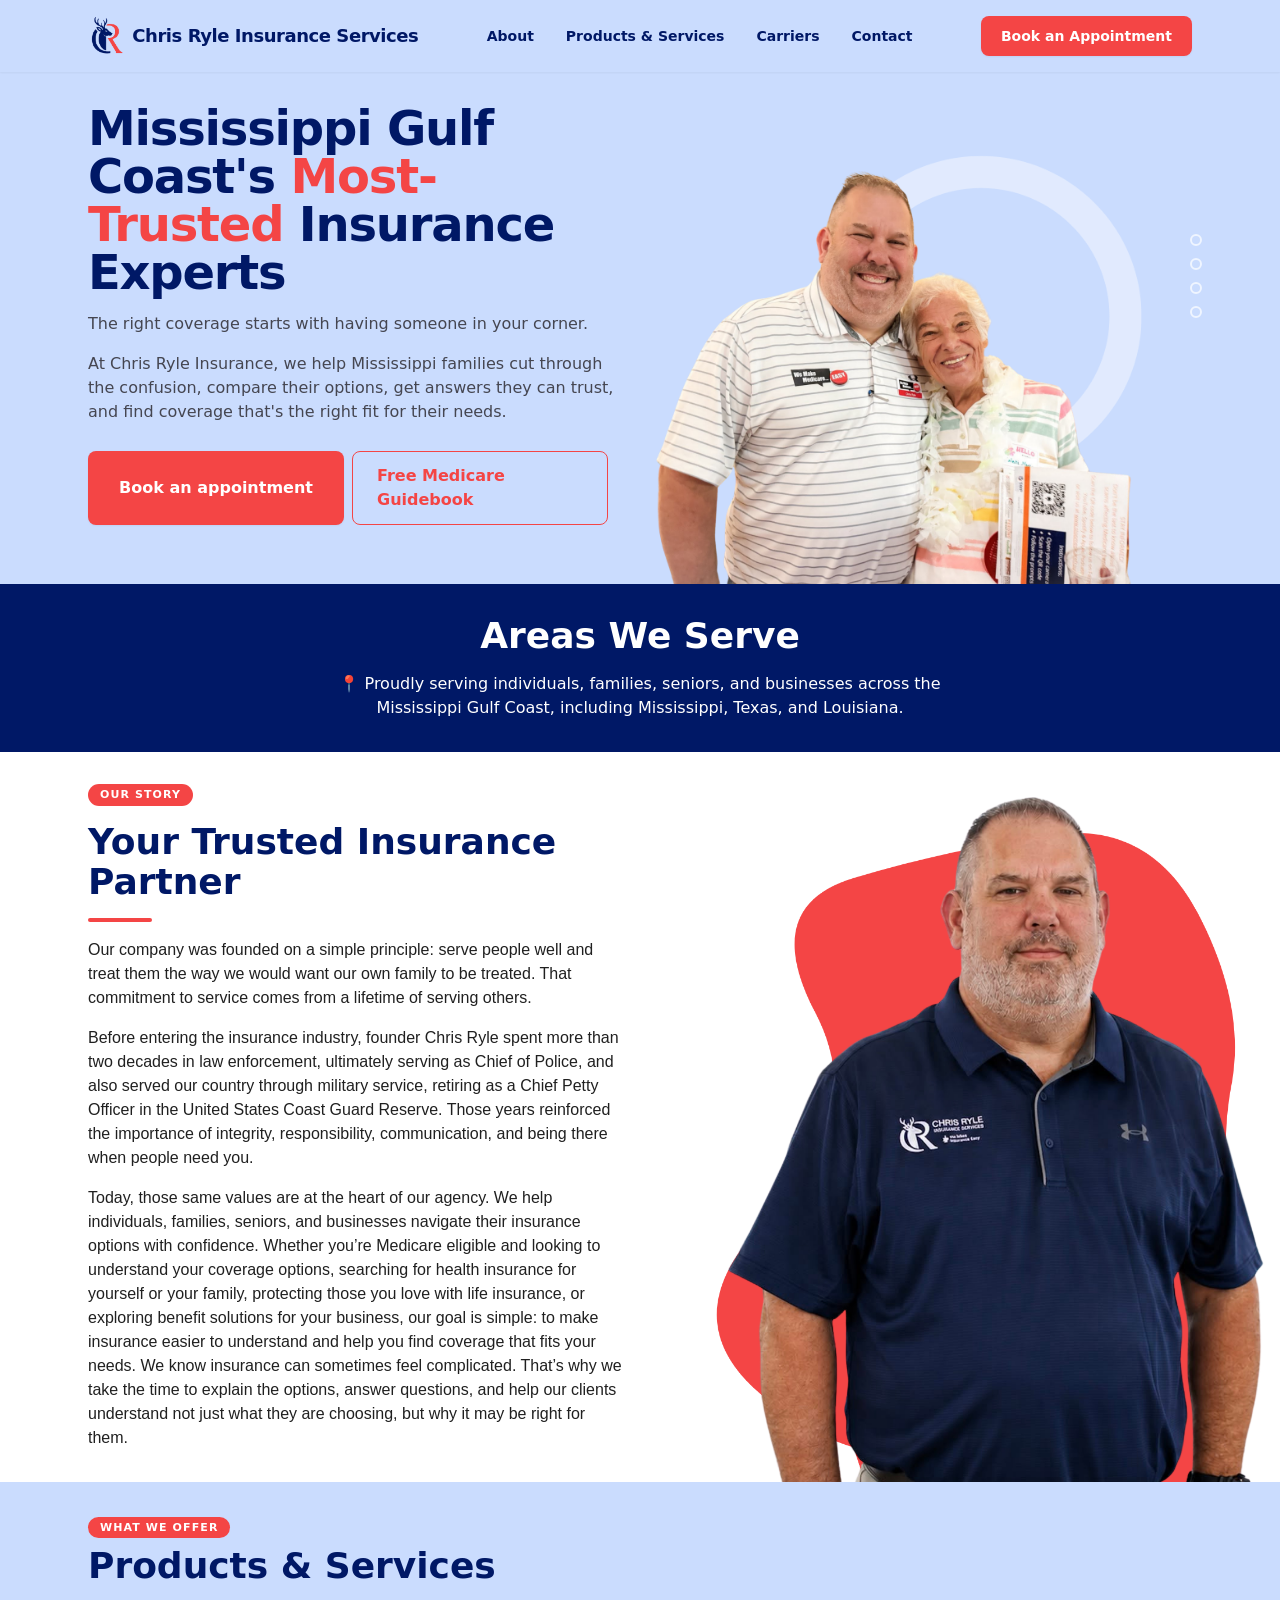
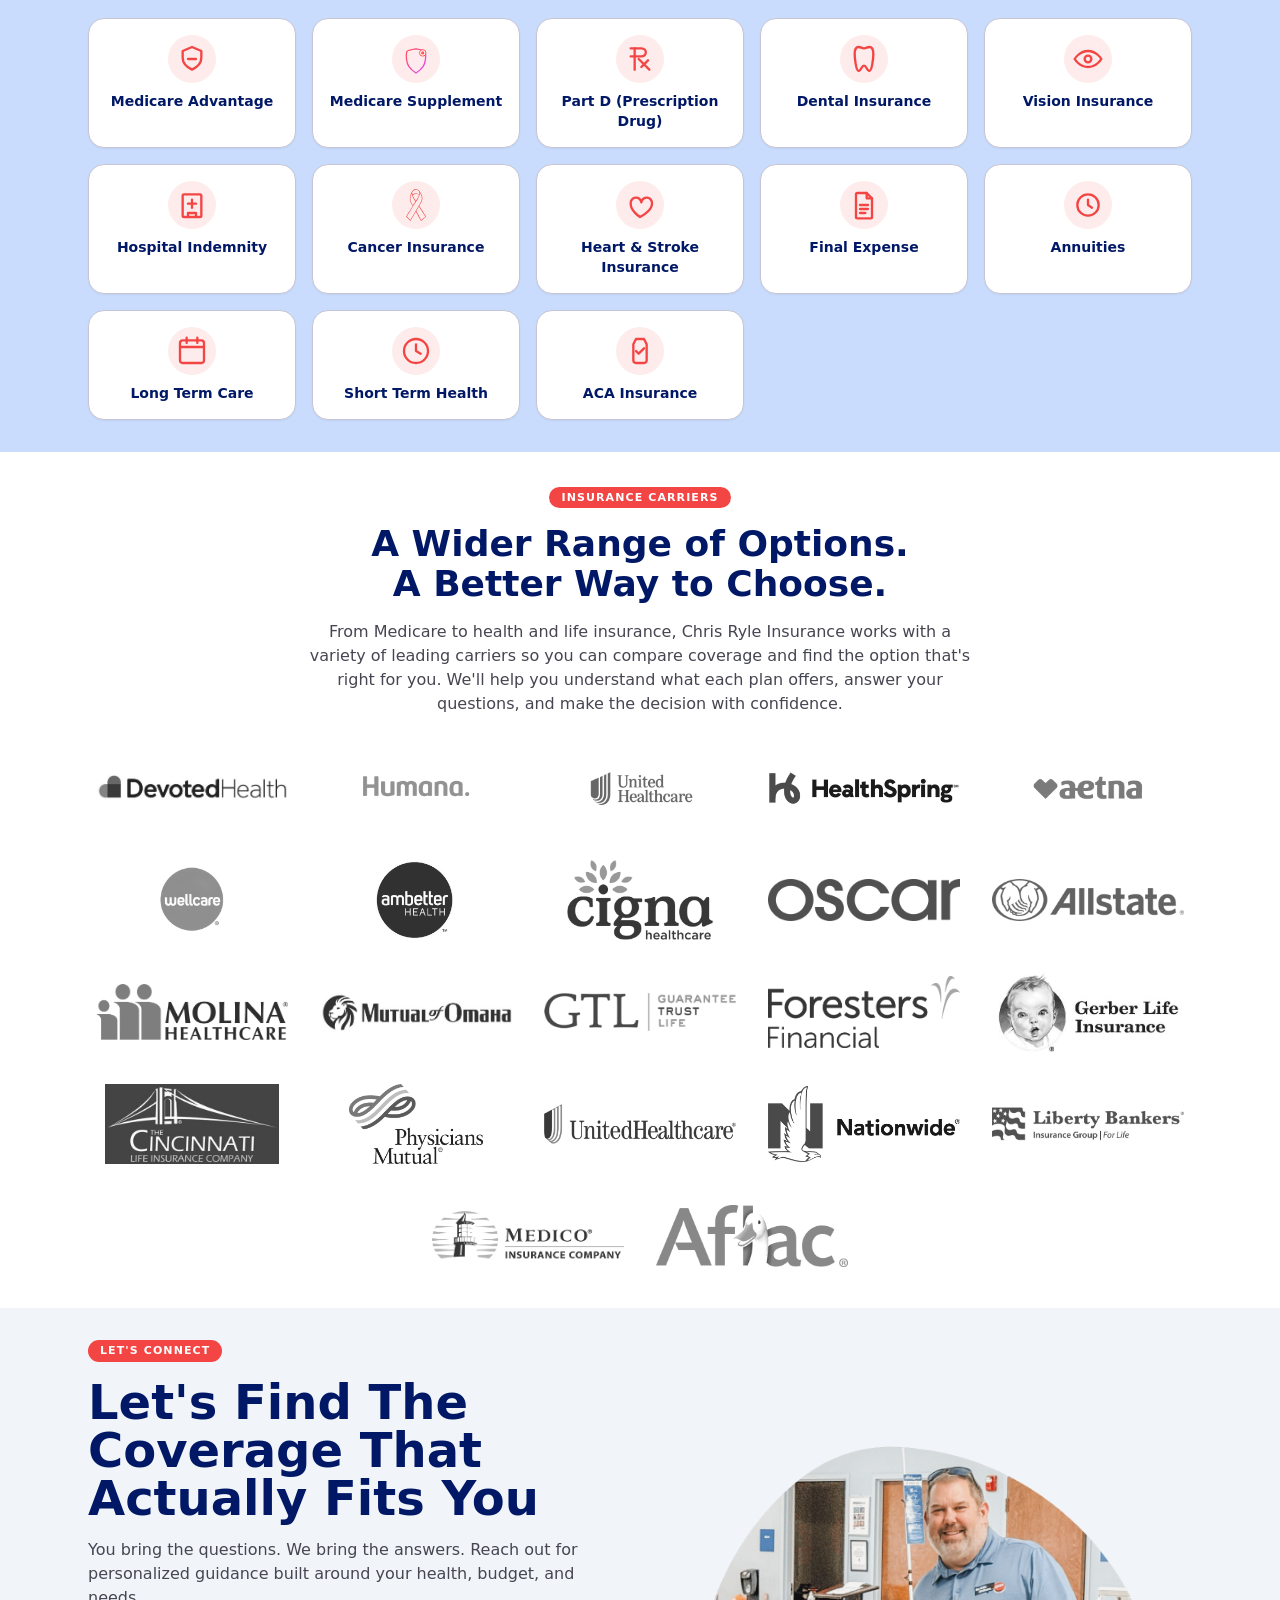
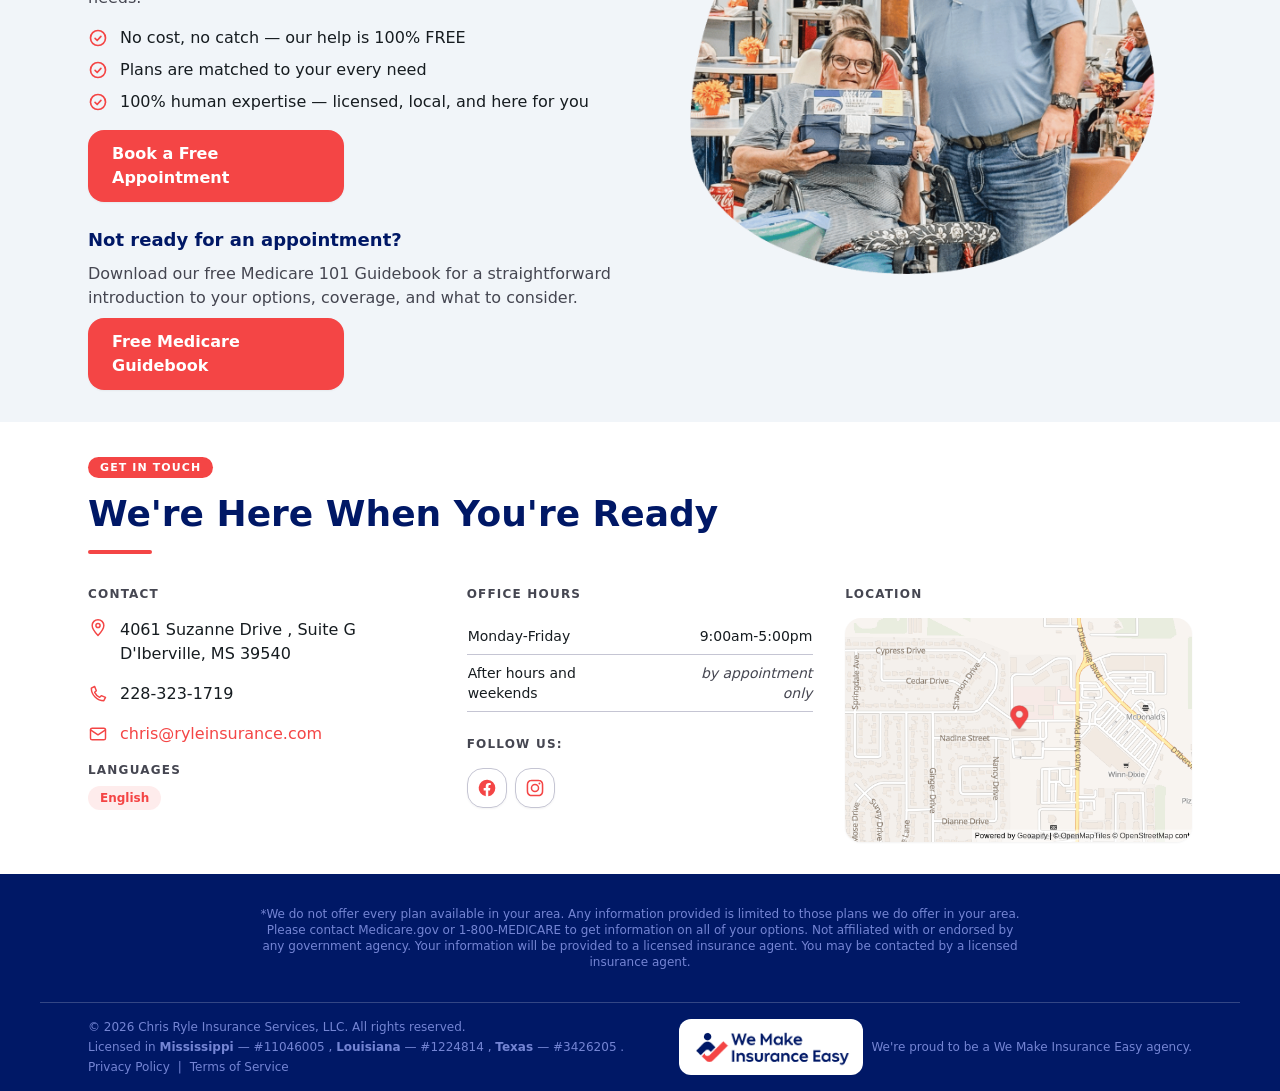
==== index.html @ ce9fbb4f "Add new about image (about-image3.png) to media assets" ====
<!doctype html>
<html lang="en" class="scroll-pt-20"> <head><meta charset="utf-8"><meta name="viewport" content="width=device-width, initial-scale=1"><title>Chris Ryle — Chris Ryle Insurance</title><meta name="description" content="The right coverage starts with having someone in your corner. At Chris Ryle Insurance, we help Mississippi families cut through the confusion, compare their…"><link rel="icon" href="./assets/media/LogoRedWhiteBlueICON01.png">  <link rel="stylesheet" href="./styles.css" />
  </head> <body class="bg-surface text-on-surface font-sans">  <header class="bg-primary-fixed sticky top-0 z-50 shadow-sm"> <div class="mx-auto flex max-w-[theme(spacing.container-max)] items-center justify-between gap-[theme(spacing.gutter)] px-[theme(spacing.margin-mobile)] py-[theme(spacing.stack-md)] md:px-[theme(spacing.margin-desktop)]"> <div class="flex items-center gap-[theme(spacing.stack-sm)]"> <img src="./assets/media/LogoRedWhiteBlueICON01.png" alt=" Chris Ryle Insurance Services logo" class="h-10 w-auto"> <div class="flex flex-col"> <span data-brand class="text-deep-navy text-lg font-extrabold tracking-tight">  Chris Ryle Insurance Services </span> <span data-agent class="text-on-surface-variant text-sm font-medium">  </span> </div> </div> <nav aria-label="Primary" class="hidden items-center gap-[theme(spacing.stack-lg)] md:flex"> <a href="#about" data-nav-link class="text-deep-navy hover:text-coral-accent text-sm font-semibold"> About </a><a href="#services" data-nav-link class="text-deep-navy hover:text-coral-accent text-sm font-semibold"> Products &amp; Services </a><a href="#carriers-heading" data-nav-link class="text-deep-navy hover:text-coral-accent text-sm font-semibold"> Carriers </a><a href="#contact" data-nav-link class="text-deep-navy hover:text-coral-accent text-sm font-semibold"> Contact </a> </nav> <a href="#get-in-touch" data-header-cta data-open-modal="appointment-modal" class="bg-coral-accent text-on-secondary hidden shrink-0 rounded px-5 py-2.5 text-sm font-semibold shadow-sm md:inline-block"> Book an Appointment </a> </div> </header> <script>
  // Scroll-spy: highlight the nav link for whichever section currently sits
  // in the vertical center of the viewport. Pure progressive enhancement — a
  // missing IntersectionObserver, or JS disabled entirely, just leaves every
  // link in its default colour; the links themselves still work either way.
  //
  // `is:inline` is required, not a style choice: this site's generator emits
  // static HTML via Astro's Container API in a one-shot Vite SSR render
  // (src/generator/render.ts), which never runs Astro's real production
  // bundler. A processed <script> (Astro's default) renders as a `src`
  // pointing at a `?astro&type=script` dev-server module URL, which resolves
  // during Live Preview (a real Vite server is running) but is a dead,
  // broken reference in the actual deployed static site — no server is left
  // to serve it. `is:inline` makes Astro emit this exact source verbatim
  // with no processing, so it must stay plain JS, no TypeScript syntax.
  (function () {
    var links = Array.prototype.slice.call(
      document.querySelectorAll('nav[aria-label="Primary"] a[data-nav-link]'),
    );
    var pairs = links
      .map(function (link) {
        var id = link.getAttribute("href");
        id = id ? id.slice(1) : null;
        var target = id ? document.getElementById(id) : null;
        // A target id may land on a heading nested inside its section (e.g.
        // Carriers' "#carriers-heading" h2), not the section itself —
        // observe the whole section so it stays "active" for its full
        // scroll extent, not just the instant the heading crosses center.
        var section = target ? target.closest("section") || target : null;
        return section ? { link: link, section: section } : null;
      })
      .filter(function (p) {
        return p !== null;
      });

    if (pairs.length === 0) return;

    function setActive(activeLink) {
      pairs.forEach(function (p) {
        var isActive = p.link === activeLink;
        p.link.classList.toggle("text-coral-accent", isActive);
        p.link.classList.toggle("text-deep-navy", !isActive);
      });
    }

    // Clicking a link jumps immediately (native anchor navigation) — set the
    // active state right away rather than waiting on the scroll/observer to
    // catch up. An instant jump can land the target section fully outside
    // the observer's center-band on the very frame it fires, so without
    // this, clicking (as opposed to organically scrolling) never highlights
    // anything.
    pairs.forEach(function (p) {
      p.link.addEventListener("click", function () {
        setActive(p.link);
      });
    });

    if (!("IntersectionObserver" in window)) return;

    // A thin band at the vertical middle of the viewport, so the "active"
    // section is whichever one crosses the center — matches how a sticky
    // header shifts the effective viewport without hardcoding its height.
    var observer = new IntersectionObserver(
      function (entries) {
        var visible = entries
          .filter(function (e) {
            return e.isIntersecting;
          })
          .sort(function (a, b) {
            return b.intersectionRatio - a.intersectionRatio;
          })[0];
        if (!visible) return;
        var match = pairs.filter(function (p) {
          return p.section === visible.target;
        })[0];
        if (match) setActive(match.link);
      },
      { rootMargin: "-45% 0px -45% 0px", threshold: [0, 0.25, 0.5, 0.75, 1] },
    );

    pairs.forEach(function (p) {
      observer.observe(p.section);
    });
  })();
</script> <main> <section data-variant="split" class="bg-primary-fixed " aria-labelledby="hero-heading"> <div class="mx-auto max-w-[theme(spacing.container-max)] px-[theme(spacing.margin-mobile)] py-[theme(spacing.stack-lg)] md:px-[theme(spacing.margin-desktop)] grid items-stretch gap-[theme(spacing.stack-lg)] md:grid-cols-2">  <div class="flex h-full flex-col"> <div class="flex flex-col gap-[theme(spacing.stack-md)]"> <h1 id="hero-heading" class="text-deep-navy text-4xl font-extrabold leading-tight tracking-tight md:text-5xl"> Mississippi Gulf Coast&#39;s <span class="text-coral-accent">Most-Trusted</span>  Insurance Experts </h1>  <p class="text-on-surface-variant max-w-prose ">The right coverage starts with having someone in your corner.</p><p class="text-on-surface-variant max-w-prose ">At Chris Ryle Insurance, we help Mississippi families cut through the confusion, compare their options, get answers they can trust, and find coverage that's the right fit for their needs.</p> </div> <div class="flex flex-1 items-center"> <div class="flex flex-wrap gap-[theme(spacing.stack-sm)]"> <a href="#contact" data-open-modal="appointment-modal" class="bg-coral-accent text-on-secondary inline-flex w-64 items-center justify-center rounded px-6 py-3 font-semibold shadow-sm"> Book an appointment </a> <a href="https://lp.constantcontactpages.com/sl/nwq9eIX/medicare101" data-open-modal="guidebook-modal" class="border-coral-accent text-coral-accent inline-flex w-64 items-center justify-center gap-2 rounded border px-6 py-3 font-semibold">Free Medicare Guidebook </a> </div> </div> </div> <div class="relative z-0 h-[320px] w-[300px] self-end -mb-8 md:h-[480px] md:w-[490px]"> <div aria-hidden="true" class="border-white/60 pointer-events-none absolute -right-8 -top-8 -z-10 h-[193px] w-[193px] rounded-full border-[20px] md:h-[296px] md:w-[296px] md:border-[31px]"></div> <div aria-hidden="true" class="pointer-events-none absolute -right-14 top-[62px] -z-10 flex flex-col gap-3 md:top-[130px]"> <span class="border-white/70 h-3 w-3 rounded-full border-2"></span> <span class="border-white/70 h-3 w-3 rounded-full border-2"></span> <span class="border-white/70 h-3 w-3 rounded-full border-2"></span> <span class="border-white/70 h-3 w-3 rounded-full border-2"></span> </div>  <img src="./assets/media/hero-image3.png" alt="Insurance agent photo" class="h-full w-full object-cover" style="object-position: 100% center;">  </div>  </div> </section> <section id="areas-we-serve" class="bg-deep-navy py-[theme(spacing.stack-lg)] text-center" aria-labelledby="areas-we-serve-heading"> <div class="mx-auto max-w-[theme(spacing.container-max)] px-[theme(spacing.margin-mobile)] md:px-[theme(spacing.margin-desktop)]">  <h2 id="areas-we-serve-heading" class="text-on-primary text-4xl font-bold">Areas We Serve</h2> <p class="text-on-primary mx-auto mt-[theme(spacing.stack-md)] max-w-2xl">📍 Proudly serving individuals, families, seniors, and businesses across the <span class="whitespace-nowrap">Mississippi Gulf Coast</span>, including Mississippi, Texas, and Louisiana.</p>  </div> </section> <section id="about" class="bg-surface-container-lowest py-[theme(spacing.stack-lg)]" aria-labelledby="about-heading"> <div class="mx-auto grid max-w-[theme(spacing.container-max)] gap-[theme(spacing.stack-lg)] px-[theme(spacing.margin-mobile)] md:grid-cols-2 md:px-[theme(spacing.margin-desktop)] items-start"> <div class="flex flex-col gap-[theme(spacing.stack-md)]"> <span data-eyebrow class="bg-coral-accent text-on-secondary w-fit rounded-full px-3 py-1 text-2xs font-semibold uppercase tracking-widest">Our Story</span> <h2 id="about-heading" class="text-deep-navy text-4xl font-bold">Your Trusted Insurance Partner</h2> <div class="bg-coral-accent h-1 w-16 rounded-full" aria-hidden="true"></div> <div class="text-on-surface-b font-[Arial,Helvetica,sans-serif] text-base font-normal leading-6 tracking-normal flex max-w-prose flex-col gap-[theme(spacing.stack-md)]"> <p data-about-para>Our company was founded on a simple principle: serve people well and treat them the way we would want our own family to be treated.
That commitment to service comes from a lifetime of serving others. </p><p data-about-para>Before entering the insurance industry, founder Chris Ryle spent more than two decades in law enforcement, ultimately serving as Chief of Police, and also served our country through military service, retiring as a Chief Petty Officer in the United States Coast Guard Reserve. Those years reinforced the importance of integrity, responsibility, communication, and being there when people need you.</p><p data-about-para>Today, those same values are at the heart of our agency.
We help individuals, families, seniors, and businesses navigate their insurance options with confidence. Whether you’re Medicare eligible and looking to understand your coverage options, searching for health insurance for yourself or your family, protecting those you love with life insurance, or exploring benefit solutions for your business, our goal is simple: to make insurance easier to understand and help you find coverage that fits your needs.
We know insurance can sometimes feel complicated. That’s why we take the time to explain the options, answer questions, and help our clients understand not just what they are choosing, but why it may be right for them.</p> </div> </div> <div class="grid w-[300px] gap-[theme(spacing.stack-md)] -mb-8 md:w-auto md:aspect-square md:self-stretch relative z-0" data-about-collage> <div aria-hidden="true" class="border-white/60 pointer-events-none absolute -right-8 -top-8 -z-10 h-[272px] w-[272px] rounded-full border-[24px] md:h-[408px] md:w-[408px]"></div> <div aria-hidden="true" class="pointer-events-none absolute -right-14 top-[62px] -z-10 flex flex-col gap-3 md:top-[130px]"> <span class="border-white/70 h-3 w-3 rounded-full border-2"></span> <span class="border-white/70 h-3 w-3 rounded-full border-2"></span> <span class="border-white/70 h-3 w-3 rounded-full border-2"></span> <span class="border-white/70 h-3 w-3 rounded-full border-2"></span> </div>  <img data-image src="./assets/media/about-image2.png" alt="Chris Ryle Insurance Services" class="h-full w-full object-cover" style="object-position: 100% center;"> </div> </div> </section> <section id="services" class="bg-primary-fixed py-[theme(spacing.stack-lg)]" aria-labelledby="services-heading"> <div class="mx-auto max-w-[theme(spacing.container-max)] px-[theme(spacing.margin-mobile)] md:px-[theme(spacing.margin-desktop)]"> <div class> <span data-eyebrow class="bg-coral-accent text-on-secondary w-fit rounded-full px-3 py-1 text-2xs font-semibold uppercase tracking-widest">What We Offer</span> <h2 id="services-heading" class="text-deep-navy mt-[theme(spacing.stack-sm)] text-4xl font-bold mb-[theme(spacing.stack-lg)]"> Products &amp; Services </h2>  </div> <ul class="grid list-none grid-cols-1 justify-center gap-[theme(spacing.stack-md)] sm:grid-cols-2 md:grid-cols-3 lg:grid-cols-4 xl:grid-cols-5"> <li class="mx-auto w-full max-w-[220px]"> <div data-service-card class="bg-surface-container-lowest rounded-lg text-deep-navy flex h-full flex-col items-center gap-[theme(spacing.stack-sm)] border border-[theme(colors.outline-variant)] p-[theme(spacing.stack-md)] text-center shadow-sm"> <span class="bg-coral-accent/10 text-coral-accent flex h-12 w-12 items-center justify-center rounded-full"><svg viewBox="0 0 24 24" fill="none" stroke="currentColor" stroke-width="1.75" stroke-linecap="round" stroke-linejoin="round" aria-hidden="true" class="h-8 w-8"><path d="M12 3l7 3v5c0 4-3 7-7 9-4-2-7-5-7-9V6l7-3z"/><path d="M9 12h6"/></svg></span> <span class="text-sm font-semibold">Medicare Advantage</span> </div> </li><li class="mx-auto w-full max-w-[220px]"> <div data-service-card class="bg-surface-container-lowest rounded-lg text-deep-navy flex h-full flex-col items-center gap-[theme(spacing.stack-sm)] border border-[theme(colors.outline-variant)] p-[theme(spacing.stack-md)] text-center shadow-sm"> <span class="bg-coral-accent/10 text-coral-accent flex h-12 w-12 items-center justify-center rounded-full"><svg xmlns="http://www.w3.org/2000/svg" viewBox="0 0 100 100" aria-hidden="true" class="h-8 w-8"><defs><linearGradient id="medSuppShieldGrad" x1="0%" y1="0%" x2="100%" y2="100%"><stop offset="0%" stop-color="#FF5252"/><stop offset="100%" stop-color="#E040FB"/></linearGradient></defs><circle cx="50" cy="50" r="42" fill="#FFEBEE" opacity="0.8"/><path d="M 50,18 C 50,18 23,22 21,27 C 18,40 20,63 28,74 C 36,85 50,94 50,94 C 50,94 64,85 72,74 C 80,63 82,40 79,27 C 77,22 50,18 50,18 Z" fill="none" stroke="url(#medSuppShieldGrad)" stroke-width="4" stroke-linecap="round" stroke-linejoin="round"/><circle cx="71" cy="31" r="10" fill="#FFFFFF" stroke="#FF5252" stroke-width="3"/><circle cx="71" cy="31" r="5" fill="#FF5252"/></svg></span> <span class="text-sm font-semibold">Medicare Supplement</span> </div> </li><li class="mx-auto w-full max-w-[220px]"> <div data-service-card class="bg-surface-container-lowest rounded-lg text-deep-navy flex h-full flex-col items-center gap-[theme(spacing.stack-sm)] border border-[theme(colors.outline-variant)] p-[theme(spacing.stack-md)] text-center shadow-sm"> <span class="bg-coral-accent/10 text-coral-accent flex h-12 w-12 items-center justify-center rounded-full"><svg viewBox="0 0 24 24" fill="none" stroke="currentColor" stroke-width="1.75" stroke-linecap="round" stroke-linejoin="round" aria-hidden="true" class="h-8 w-8"><path d="M 5,4 L 13,4 C 17.5,4 17.5,10 13,10 L 5,10"/><path d="M 8,4 L 8,20"/><path d="M 11,12 L 19,20"/><path d="M 18,13 L 13,18"/></svg></span> <span class="text-sm font-semibold">Part D (Prescription Drug)</span> </div> </li><li class="mx-auto w-full max-w-[220px]"> <div data-service-card class="bg-surface-container-lowest rounded-lg text-deep-navy flex h-full flex-col items-center gap-[theme(spacing.stack-sm)] border border-[theme(colors.outline-variant)] p-[theme(spacing.stack-md)] text-center shadow-sm"> <span class="bg-coral-accent/10 text-coral-accent flex h-12 w-12 items-center justify-center rounded-full"><svg viewBox="0 0 24 24" fill="none" stroke="currentColor" stroke-width="1.75" stroke-linecap="round" stroke-linejoin="round" aria-hidden="true" class="h-8 w-8"><path d="M8 3c-2 0-3 2-3 5s1 13 3 13 2-4 4-4 2 4 4 4 3-10 3-13-1-5-3-5-2 1-4 1-2-1-4-1z"/></svg></span> <span class="text-sm font-semibold">Dental Insurance</span> </div> </li><li class="mx-auto w-full max-w-[220px]"> <div data-service-card class="bg-surface-container-lowest rounded-lg text-deep-navy flex h-full flex-col items-center gap-[theme(spacing.stack-sm)] border border-[theme(colors.outline-variant)] p-[theme(spacing.stack-md)] text-center shadow-sm"> <span class="bg-coral-accent/10 text-coral-accent flex h-12 w-12 items-center justify-center rounded-full"><svg viewBox="0 0 24 24" fill="none" stroke="currentColor" stroke-width="1.75" stroke-linecap="round" stroke-linejoin="round" aria-hidden="true" class="h-8 w-8"><path d="M2 12s3.5-6 10-6 10 6 10 6-3.5 6-10 6-10-6-10-6z"/><circle cx="12" cy="12" r="2.5"/></svg></span> <span class="text-sm font-semibold">Vision Insurance</span> </div> </li><li class="mx-auto w-full max-w-[220px]"> <div data-service-card class="bg-surface-container-lowest rounded-lg text-deep-navy flex h-full flex-col items-center gap-[theme(spacing.stack-sm)] border border-[theme(colors.outline-variant)] p-[theme(spacing.stack-md)] text-center shadow-sm"> <span class="bg-coral-accent/10 text-coral-accent flex h-12 w-12 items-center justify-center rounded-full"><svg viewBox="0 0 24 24" fill="none" stroke="currentColor" stroke-width="1.75" stroke-linecap="round" stroke-linejoin="round" aria-hidden="true" class="h-8 w-8"><rect x="5" y="4" width="14" height="17" rx="1"/><path d="M12 8v6M9 11h6"/><path d="M9 21v-3h6v3"/></svg></span> <span class="text-sm font-semibold">Hospital Indemnity</span> </div> </li><li class="mx-auto w-full max-w-[220px]"> <div data-service-card class="bg-surface-container-lowest rounded-lg text-deep-navy flex h-full flex-col items-center gap-[theme(spacing.stack-sm)] border border-[theme(colors.outline-variant)] p-[theme(spacing.stack-md)] text-center shadow-sm"> <span class="bg-coral-accent/10 text-coral-accent flex h-12 w-12 items-center justify-center rounded-full"><svg viewBox="294 118 606 968" fill="currentColor" aria-hidden="true" class="h-8 w-8"><path fill-rule="evenodd" d="M 431.28 1078.99 C 432.69 1077.89, 435.59 1073.95, 437.74 1070.24 C 446.47 1055.17, 569.63 842.97, 581.09 823.26 C 590.55 807.00, 593.71 802.31, 594.57 803.26 C 595.19 803.94, 606.51 824.08, 619.73 848.00 C 717.24 1024.55, 746.41 1076.79, 748.60 1078.75 C 754.20 1083.77, 751.28 1086.04, 827.48 1017.46 C 867.69 981.27, 898.51 952.80, 899.07 951.32 C 899.61 949.90, 899.76 947.83, 899.41 946.72 C 898.76 944.68, 888.38 928.64, 764.11 737.59 C 725.50 678.23, 694.13 629.10, 694.40 628.39 C 694.67 627.69, 709.84 601.77, 728.12 570.81 C 746.39 539.84, 764.15 508.65, 767.59 501.50 C 792.70 449.25, 797.62 389.63, 781.43 333.88 C 775.05 311.92, 756.53 267.73, 740.27 235.65 C 724.05 203.67, 711.14 185.99, 685.05 160.00 C 664.15 139.19, 644.94 127.80, 620.83 121.93 C 608.34 118.89, 585.66 118.63, 573.00 121.38 C 548.83 126.63, 527.82 138.44, 507.31 158.32 C 463.48 200.77, 434.23 268.64, 418.44 364.50 C 408.50 424.91, 408.44 448.05, 418.17 482.49 C 431.14 528.40, 456.10 575.97, 488.44 616.45 C 493.65 622.98, 497.64 628.81, 497.29 629.41 C 496.71 630.40, 359.45 849.85, 316.81 917.95 C 302.84 940.26, 299.00 947.13, 299.00 949.78 C 299.00 953.70, 294.18 948.50, 371.81 1028.20 C 399.51 1056.63, 422.70 1080.11, 423.34 1080.37 C 425.89 1081.41, 428.86 1080.90, 431.28 1078.99 Z M 388.00 1020.30 C 367.93 999.63, 343.96 974.95, 334.75 965.46 L 318.00 948.20 L 368.65 867.35 C 396.50 822.88, 439.18 754.77, 463.48 716.00 C 487.78 677.23, 527.38 614.00, 551.48 575.50 C 575.57 537.00, 600.57 497.85, 607.02 488.50 C 656.62 416.67, 687.16 358.41, 703.49 304.50 C 710.46 281.48, 713.57 265.10, 715.34 242.00 L 716.53 226.50 L 725.66 244.50 C 736.11 265.13, 743.09 280.67, 752.88 305.22 C 768.66 344.74, 773.17 365.93, 773.09 400.00 C 773.01 433.02, 765.99 464.55, 752.03 494.60 C 749.96 499.05, 730.95 532.13, 709.77 568.10 C 688.60 604.07, 652.47 665.90, 629.49 705.50 C 561.50 822.64, 507.90 915.11, 466.02 987.50 C 444.38 1024.90, 426.19 1056.04, 425.59 1056.70 C 424.77 1057.59, 415.38 1048.50, 388.00 1020.30 Z M 710.57 976.73 C 685.86 932.06, 651.74 870.40, 634.76 839.72 L 603.89 783.94 L 643.55 715.47 C 665.36 677.81, 683.57 647.00, 684.01 647.00 C 684.45 647.00, 723.65 706.74, 771.10 779.75 C 818.56 852.76, 862.47 920.25, 868.67 929.73 L 879.94 946.97 L 818.37 1002.48 C 784.51 1033.02, 756.51 1057.99, 756.15 1057.98 C 755.79 1057.98, 735.28 1021.41, 710.57 976.73 Z M 506.49 611.66 C 505.95 610.92, 501.62 605.18, 496.89 598.91 C 468.99 561.97, 448.22 522.03, 435.97 481.76 C 429.54 460.64, 427.66 447.60, 428.29 428.50 C 429.42 394.46, 439.61 335.81, 451.65 294.08 C 455.82 279.64, 464.38 255.42, 465.91 253.75 C 466.29 253.34, 467.82 258.63, 469.33 265.51 C 477.26 301.81, 492.01 341.05, 514.97 386.94 C 531.86 420.70, 553.42 458.66, 571.67 486.79 C 575.70 493.00, 579.00 498.34, 579.00 498.65 C 579.00 499.22, 508.03 613.00, 507.68 613.00 C 507.57 613.00, 507.04 612.40, 506.49 611.66 Z M 585.60 476.62 C 576.02 461.57, 557.43 429.97, 548.45 413.50 C 528.13 376.20, 504.74 325.03, 498.63 304.50 C 498.13 302.84, 499.67 301.44, 507.77 296.17 C 549.90 268.76, 603.72 262.57, 651.31 279.67 C 664.02 284.24, 687.00 296.65, 687.00 298.95 C 687.00 300.05, 680.10 320.17, 676.70 329.00 C 665.37 358.39, 645.21 397.60, 623.84 431.79 C 612.88 449.33, 591.42 481.64, 590.29 482.29 C 589.86 482.54, 587.75 479.99, 585.60 476.62 Z M 490.09 278.25 C 485.60 263.09, 480.99 236.40, 481.01 225.70 C 481.02 217.46, 499.75 190.14, 517.48 172.50 C 536.16 153.92, 556.06 142.62, 578.50 137.85 C 588.40 135.75, 607.00 136.25, 617.50 138.90 C 627.66 141.47, 643.87 148.79, 652.63 154.77 C 667.17 164.70, 688.16 185.93, 691.99 194.59 C 696.15 204.01, 697.50 213.60, 697.48 233.50 C 697.46 248.87, 697.02 254.99, 695.15 265.50 C 693.88 272.65, 692.51 278.84, 692.10 279.27 C 691.70 279.69, 685.32 276.96, 677.93 273.21 C 655.84 261.98, 636.44 256.26, 612.44 253.90 C 598.59 252.54, 577.61 253.25, 564.78 255.52 C 542.49 259.45, 517.73 269.01, 499.72 280.63 C 495.99 283.03, 492.75 285.00, 492.51 285.00 C 492.28 285.00, 491.19 281.96, 490.09 278.25 Z"/></svg></span> <span class="text-sm font-semibold">Cancer Insurance</span> </div> </li><li class="mx-auto w-full max-w-[220px]"> <div data-service-card class="bg-surface-container-lowest rounded-lg text-deep-navy flex h-full flex-col items-center gap-[theme(spacing.stack-sm)] border border-[theme(colors.outline-variant)] p-[theme(spacing.stack-md)] text-center shadow-sm"> <span class="bg-coral-accent/10 text-coral-accent flex h-12 w-12 items-center justify-center rounded-full"><svg viewBox="0 0 24 24" fill="none" stroke="currentColor" stroke-width="1.75" stroke-linecap="round" stroke-linejoin="round" aria-hidden="true" class="h-8 w-8"><path d="M12 21s-7-4.5-7-10a4 4 0 018-1 4 4 0 018 1c0 5.5-9 10-9 10z"/></svg></span> <span class="text-sm font-semibold">Heart &amp; Stroke Insurance</span> </div> </li><li class="mx-auto w-full max-w-[220px]"> <div data-service-card class="bg-surface-container-lowest rounded-lg text-deep-navy flex h-full flex-col items-center gap-[theme(spacing.stack-sm)] border border-[theme(colors.outline-variant)] p-[theme(spacing.stack-md)] text-center shadow-sm"> <span class="bg-coral-accent/10 text-coral-accent flex h-12 w-12 items-center justify-center rounded-full"><svg viewBox="0 0 24 24" fill="none" stroke="currentColor" stroke-width="1.75" stroke-linecap="round" stroke-linejoin="round" aria-hidden="true" class="h-8 w-8"><path d="M7 3h7l4 4v14a1 1 0 01-1 1H7a1 1 0 01-1-1V4a1 1 0 011-1z"/><path d="M14 3v4h4"/><path d="M9 12h6M9 15h6M9 18h4"/></svg></span> <span class="text-sm font-semibold">Final Expense</span> </div> </li><li class="mx-auto w-full max-w-[220px]"> <div data-service-card class="bg-surface-container-lowest rounded-lg text-deep-navy flex h-full flex-col items-center gap-[theme(spacing.stack-sm)] border border-[theme(colors.outline-variant)] p-[theme(spacing.stack-md)] text-center shadow-sm"> <span class="bg-coral-accent/10 text-coral-accent flex h-12 w-12 items-center justify-center rounded-full"><svg viewBox="0 0 24 24" fill="none" stroke="currentColor" stroke-width="1.75" stroke-linecap="round" stroke-linejoin="round" aria-hidden="true" class="h-8 w-8"><circle cx="12" cy="12" r="8"/><path d="M12 8v4l3 2"/></svg></span> <span class="text-sm font-semibold">Annuities</span> </div> </li><li class="mx-auto w-full max-w-[220px]"> <div data-service-card class="bg-surface-container-lowest rounded-lg text-deep-navy flex h-full flex-col items-center gap-[theme(spacing.stack-sm)] border border-[theme(colors.outline-variant)] p-[theme(spacing.stack-md)] text-center shadow-sm"> <span class="bg-coral-accent/10 text-coral-accent flex h-12 w-12 items-center justify-center rounded-full"><svg viewBox="0 0 24 24" fill="none" stroke="currentColor" stroke-width="1.75" stroke-linecap="round" stroke-linejoin="round" aria-hidden="true" class="h-8 w-8"><rect x="3" y="4" width="18" height="17" rx="2"/><path d="M3 9h18M8 2v4M16 2v4"/></svg></span> <span class="text-sm font-semibold">Long Term Care</span> </div> </li><li class="mx-auto w-full max-w-[220px]"> <div data-service-card class="bg-surface-container-lowest rounded-lg text-deep-navy flex h-full flex-col items-center gap-[theme(spacing.stack-sm)] border border-[theme(colors.outline-variant)] p-[theme(spacing.stack-md)] text-center shadow-sm"> <span class="bg-coral-accent/10 text-coral-accent flex h-12 w-12 items-center justify-center rounded-full"><svg viewBox="0 0 24 24" fill="none" stroke="currentColor" stroke-width="1.75" stroke-linecap="round" stroke-linejoin="round" aria-hidden="true" class="h-8 w-8"><circle cx="12" cy="12" r="9"/><path d="M12 7v5l3.5 2"/></svg></span> <span class="text-sm font-semibold">Short Term Health</span> </div> </li><li class="mx-auto w-full max-w-[220px]"> <div data-service-card class="bg-surface-container-lowest rounded-lg text-deep-navy flex h-full flex-col items-center gap-[theme(spacing.stack-sm)] border border-[theme(colors.outline-variant)] p-[theme(spacing.stack-md)] text-center shadow-sm"> <span class="bg-coral-accent/10 text-coral-accent flex h-12 w-12 items-center justify-center rounded-full"><svg viewBox="0 0 24 24" fill="none" stroke="currentColor" stroke-width="1.75" stroke-linecap="round" stroke-linejoin="round" aria-hidden="true" class="h-8 w-8"><path d="M9 3h6l2 4v12a2 2 0 01-2 2H9a2 2 0 01-2-2V7l2-4z"/><path d="M9 12l2 2 4-4"/></svg></span> <span class="text-sm font-semibold">ACA Insurance</span> </div> </li> </ul> </div> </section> <section id="carriers-heading" class="bg-surface-container-lowest py-[theme(spacing.stack-lg)]" aria-labelledby="carriers-title"><div class="mx-auto max-w-[theme(spacing.container-max)] px-[theme(spacing.margin-mobile)] text-center md:px-[theme(spacing.margin-desktop)]"><span data-eyebrow class="bg-coral-accent text-on-secondary w-fit rounded-full px-3 py-1 text-2xs font-semibold uppercase tracking-widest">Insurance Carriers</span><h2 id="carriers-title" class="text-deep-navy mx-auto mt-[theme(spacing.stack-md)] max-w-2xl text-4xl font-bold">A Wider Range of Options.<br>A Better Way to Choose.</h2><p class="text-on-surface-variant mx-auto mt-[theme(spacing.stack-md)] max-w-2xl">From Medicare to health and life insurance, Chris Ryle Insurance works with a variety of leading carriers so you can compare coverage and find the option that&#39;s right for you. We&#39;ll help you understand what each plan offers, answer your questions, and make the decision with confidence.</p><ul class="mt-[theme(spacing.stack-lg)] flex list-none flex-wrap items-center justify-center gap-x-[theme(spacing.stack-lg)] gap-y-[theme(spacing.stack-lg)]"><li data-carrier class="flex h-16 w-40 items-center justify-center md:h-20 md:w-48"><img src="./assets/media/Devoted_Health.png" alt="devoted health" class="h-full w-full object-contain grayscale transition hover:grayscale-0"></li><li data-carrier class="flex h-16 w-40 items-center justify-center md:h-20 md:w-48"><img src="./assets/media/humana-2.png" alt="Humana logo" class="h-full w-full object-contain grayscale transition hover:grayscale-0"></li><li data-carrier class="flex h-16 w-40 items-center justify-center md:h-20 md:w-48"><img src="./assets/media/unitedhealthcare.png" alt="UnitedHealthcare logo" class="h-full w-full object-contain grayscale transition hover:grayscale-0"></li><li data-carrier class="flex h-16 w-40 items-center justify-center md:h-20 md:w-48"><img src="./assets/media/HealthSpring.png" alt="HealthSpring" class="h-full w-full object-contain grayscale transition hover:grayscale-0"></li><li data-carrier class="flex h-16 w-40 items-center justify-center md:h-20 md:w-48"><img src="./assets/media/aetna.png" alt="Aetna logo" class="h-full w-full object-contain grayscale transition hover:grayscale-0"></li><li data-carrier class="flex h-16 w-40 items-center justify-center md:h-20 md:w-48"><img src="./assets/media/wellcare.png" alt="Wellcare logo" class="h-full w-full object-contain grayscale transition hover:grayscale-0"></li><li data-carrier class="flex h-16 w-40 items-center justify-center md:h-20 md:w-48"><img src="./assets/media/Ambetter_Health.png" alt="Ambetter Health" class="h-full w-full object-contain grayscale transition hover:grayscale-0"></li><li data-carrier class="flex h-16 w-40 items-center justify-center md:h-20 md:w-48"><img src="./assets/media/Cigna_Healthcare-1.png" alt="Cigna" class="h-full w-full object-contain grayscale transition hover:grayscale-0"></li><li data-carrier class="flex h-16 w-40 items-center justify-center md:h-20 md:w-48"><img src="./assets/media/Oscar_Health.png" alt="Oscar Health" class="h-full w-full object-contain grayscale transition hover:grayscale-0"></li><li data-carrier class="flex h-16 w-40 items-center justify-center md:h-20 md:w-48"><img src="./assets/media/Allstate.png" alt="Allstate" class="h-full w-full object-contain grayscale transition hover:grayscale-0"></li><li data-carrier class="flex h-16 w-40 items-center justify-center md:h-20 md:w-48"><img src="./assets/media/Molina_Healthcare.png" alt="Molina" class="h-full w-full object-contain grayscale transition hover:grayscale-0"></li><li data-carrier class="flex h-16 w-40 items-center justify-center md:h-20 md:w-48"><img src="./assets/media/Mutual_of_Omaha.png" alt="Mutual of Omaha" class="h-full w-full object-contain grayscale transition hover:grayscale-0"></li><li data-carrier class="flex h-16 w-40 items-center justify-center md:h-20 md:w-48"><img src="./assets/media/Guarantee_Trust_Life.png" alt="Guarantee Trust Life" class="h-full w-full object-contain grayscale transition hover:grayscale-0"></li><li data-carrier class="flex h-16 w-40 items-center justify-center md:h-20 md:w-48"><img src="./assets/media/Foresters_Financial.png" alt="Foresters Financial Insurance" class="h-full w-full object-contain grayscale transition hover:grayscale-0"></li><li data-carrier class="flex h-16 w-40 items-center justify-center md:h-20 md:w-48"><img src="./assets/media/Gerber_Life.png" alt="Gerber Life Insurance" class="h-full w-full object-contain grayscale transition hover:grayscale-0"></li><li data-carrier class="flex h-16 w-40 items-center justify-center md:h-20 md:w-48"><img src="./assets/media/Cincinnati_Life.png" alt="Cincinnati Life" class="h-full w-full object-contain grayscale transition hover:grayscale-0"></li><li data-carrier class="flex h-16 w-40 items-center justify-center md:h-20 md:w-48"><img src="./assets/media/Physicians_Mutual.png" alt="Physicians Mutual" class="h-full w-full object-contain grayscale transition hover:grayscale-0"></li><li data-carrier class="flex h-16 w-40 items-center justify-center md:h-20 md:w-48"><img src="./assets/media/UnitedHealthOne_UHOne_Current.png" alt="United Health One" class="h-full w-full object-contain grayscale transition hover:grayscale-0"></li><li data-carrier class="flex h-16 w-40 items-center justify-center md:h-20 md:w-48"><img src="./assets/media/Nationwide.png" alt="Nationwide" class="h-full w-full object-contain grayscale transition hover:grayscale-0"></li><li data-carrier class="flex h-16 w-40 items-center justify-center md:h-20 md:w-48"><img src="./assets/media/Liberty_Bankers.png" alt="Liberty Bankers" class="h-full w-full object-contain grayscale transition hover:grayscale-0"></li><li data-carrier class="flex h-16 w-40 items-center justify-center md:h-20 md:w-48"><img src="./assets/media/Medico_Insurance.png" alt="Medico" class="h-full w-full object-contain grayscale transition hover:grayscale-0"></li><li data-carrier class="flex h-16 w-40 items-center justify-center md:h-20 md:w-48"><img src="./assets/media/Aflac.png" alt="AFLAC" class="h-full w-full object-contain grayscale transition hover:grayscale-0"></li></ul></div></section> <section id="get-in-touch" data-contact-mode="booking" class="bg-surface-tint-b py-[theme(spacing.stack-lg)]" aria-labelledby="connect-heading"> <div class="mx-auto grid max-w-[theme(spacing.container-max)] items-center gap-[theme(spacing.stack-lg)] px-[theme(spacing.margin-mobile)] md:grid-cols-2 md:px-[theme(spacing.margin-desktop)]"> <!-- Left: the pitch --> <div class="flex flex-col gap-[theme(spacing.stack-md)]"> <span data-eyebrow class="bg-coral-accent text-on-secondary w-fit rounded-full px-3 py-1 text-2xs font-semibold uppercase tracking-widest">Let&#39;s Connect</span> <h2 id="connect-heading" class="text-deep-navy text-4xl font-bold md:text-5xl"> Let&#39;s Find The Coverage That Actually Fits You </h2> <p class="text-on-surface-variant max-w-prose">You bring the questions. We bring the answers. Reach out for personalized guidance built around your health, budget, and needs.</p> <ul class="flex list-none flex-col gap-[theme(spacing.stack-sm)]"> <li class="flex items-center gap-3"> <svg viewBox="0 0 24 24" fill="none" stroke="currentColor" stroke-width="2" stroke-linecap="round" stroke-linejoin="round" aria-hidden="true" class="text-coral-accent h-5 w-5 shrink-0"> <circle cx="12" cy="12" r="9"></circle> <path d="M8.5 12.5l2.5 2.5 4.5-5"></path> </svg> <span class="text-on-surface">No cost, no catch — our help is 100% FREE</span> </li><li class="flex items-center gap-3"> <svg viewBox="0 0 24 24" fill="none" stroke="currentColor" stroke-width="2" stroke-linecap="round" stroke-linejoin="round" aria-hidden="true" class="text-coral-accent h-5 w-5 shrink-0"> <circle cx="12" cy="12" r="9"></circle> <path d="M8.5 12.5l2.5 2.5 4.5-5"></path> </svg> <span class="text-on-surface">Plans are matched to your every need</span> </li><li class="flex items-center gap-3"> <svg viewBox="0 0 24 24" fill="none" stroke="currentColor" stroke-width="2" stroke-linecap="round" stroke-linejoin="round" aria-hidden="true" class="text-coral-accent h-5 w-5 shrink-0"> <circle cx="12" cy="12" r="9"></circle> <path d="M8.5 12.5l2.5 2.5 4.5-5"></path> </svg> <span class="text-on-surface">100% human expertise — licensed, local, and here for you</span> </li> </ul><div><a href="#contact" data-open-modal="appointment-modal" class="bg-coral-accent text-on-secondary inline-flex w-64 items-center justify-center gap-2 rounded-lg px-6 py-3 font-semibold shadow-sm">Book a Free Appointment</a></div> <div class="mt-[theme(spacing.stack-sm)] flex flex-col gap-[theme(spacing.stack-sm)]"> <p class="text-deep-navy text-lg font-bold">Not ready for an appointment?</p> <p class="text-on-surface-variant">Download our free Medicare 101 Guidebook for a straightforward introduction to your options, coverage, and what to consider.</p> <div class="flex flex-wrap gap-[theme(spacing.stack-sm)]"> <a href="https://lp.constantcontactpages.com/sl/nwq9eIX/medicare101" target="_blank" rel="noopener noreferrer" data-open-modal="guidebook-modal" class="bg-coral-accent text-on-secondary inline-flex w-64 items-center justify-center gap-2 rounded-lg px-6 py-3 font-semibold shadow-sm"> Free Medicare Guidebook </a></div> </div> </div> <!-- Right: photo --> <img src="./assets/media/chris%20and%20medicare%20customer.png" alt="Chris Ryle with a Medicare customer" class="h-full w-full object-contain"> </div> </section> <section id="contact" class="bg-surface-container-lowest py-[theme(spacing.stack-lg)]" aria-labelledby="find-me-heading"> <div class="mx-auto max-w-[theme(spacing.container-max)] px-[theme(spacing.margin-mobile)] md:px-[theme(spacing.margin-desktop)]"> <span data-eyebrow class="bg-coral-accent text-on-secondary w-fit rounded-full px-3 py-1 text-2xs font-semibold uppercase tracking-widest">Get in Touch</span> <h2 id="find-me-heading" class="text-deep-navy mt-[theme(spacing.stack-md)] text-4xl font-bold">We&#39;re Here When You&#39;re Ready</h2> <div class="bg-coral-accent mt-[theme(spacing.stack-md)] h-1 w-16 rounded-full" aria-hidden="true"></div> <div class="mt-[theme(spacing.stack-lg)] grid gap-[theme(spacing.stack-lg)] md:grid-cols-3"> <div class="flex flex-col gap-[theme(spacing.stack-md)]"> <h3 class="text-on-surface-variant text-xs font-bold uppercase tracking-widest">Contact</h3> <div class="flex items-start gap-3"> <svg viewBox="0 0 24 24" fill="none" stroke="currentColor" stroke-width="1.75" stroke-linecap="round" stroke-linejoin="round" aria-hidden="true" class="text-coral-accent h-5 w-5 shrink-0"> <path d="M12 21s7-7.5 7-12a7 7 0 10-14 0c0 4.5 7 12 7 12z"></path> <circle cx="12" cy="9" r="2.5"></circle> </svg> <address data-office-address class="text-on-surface not-italic" itemscope itemtype="https://schema.org/PostalAddress"> <span itemprop="streetAddress" data-street>4061 Suzanne Drive</span><span data-suite>
, <span>Suite G</span> </span><br> <span itemprop="addressLocality" data-city>D&#39;Iberville</span>, <span itemprop="addressRegion" data-state>MS</span> <span itemprop="postalCode" data-zip>39540</span> </address> </div> <a href="tel:+12283231719" class="text-on-surface flex items-center gap-3"> <svg viewBox="0 0 24 24" fill="none" stroke="currentColor" stroke-width="1.75" stroke-linecap="round" stroke-linejoin="round" aria-hidden="true" class="text-coral-accent h-5 w-5 shrink-0"> <path d="M4 5c0 8 7 15 15 15l2-4-5-2-2 2a12 12 0 01-6-6l2-2-2-5z"></path> </svg>  228-323-1719 </a> <span class="text-on-surface flex items-center gap-3"> <svg viewBox="0 0 24 24" fill="none" stroke="currentColor" stroke-width="1.75" stroke-linecap="round" stroke-linejoin="round" aria-hidden="true" class="text-coral-accent h-5 w-5 shrink-0"> <rect x="3" y="5" width="18" height="14" rx="2"></rect> <path d="M3 7l9 6 9-6"></path> </svg> <a href="mailto:&#99;&#104;&#114;&#105;&#115;&#64;&#114;&#121;&#108;&#101;&#105;&#110;&#115;&#117;&#114;&#97;&#110;&#99;&#101;&#46;&#99;&#111;&#109;" class="text-coral-accent hover:text-deep-navy">&#99;&#104;&#114;&#105;&#115;&#64;&#114;&#121;&#108;&#101;&#105;&#110;&#115;&#117;&#114;&#97;&#110;&#99;&#101;&#46;&#99;&#111;&#109;</a> </span> <div class="flex flex-col gap-2"> <h4 class="text-on-surface-variant text-xs font-bold uppercase tracking-widest">
Languages
</h4> <ul class="flex list-none flex-wrap gap-2"> <li data-language class="bg-coral-accent/10 text-coral-accent rounded-full px-3 py-1 text-xs font-semibold"> English </li> </ul> </div> </div> <div class="flex flex-col gap-[theme(spacing.stack-md)]"> <h3 class="text-on-surface-variant text-xs font-bold uppercase tracking-widest">
Office Hours
</h3> <div data-hours-table><table class="w-full border-collapse text-sm"><tbody><tr data-hours-row data-state="open" class="border-b border-[theme(colors.outline-variant)]"><th scope="row" class="text-on-surface py-2 pr-4 text-left font-medium">Monday-Friday</th><td class="py-2 text-right text-on-surface">9:00am-5:00pm</td></tr><tr data-hours-row data-state="muted" class="border-b border-[theme(colors.outline-variant)]"><th scope="row" class="text-on-surface py-2 pr-4 text-left font-medium">After hours and weekends</th><td class="py-2 text-right text-on-surface-variant italic">by appointment only</td></tr></tbody></table></div> <h4 class="text-on-surface-variant mt-[theme(spacing.stack-sm)] text-xs font-bold uppercase tracking-widest">Follow Us:</h4> <ul class="flex list-none flex-wrap gap-2" data-social-list> <li> <a data-social href="https://www.facebook.com/ChrisRyleInsuranceServices" target="_blank" rel="noopener noreferrer" aria-label="https://www.facebook.com/ChrisRyleInsuranceServices" class="text-coral-accent hover:bg-coral-accent hover:text-on-secondary hover:border-coral-accent inline-flex h-10 w-10 items-center justify-center rounded-lg border border-[theme(colors.outline-variant)] shadow-sm transition-colors"> <span><svg viewBox="0 0 24 24" fill="currentColor" aria-hidden="true" class="h-5 w-5"><path d="M22 12a10 10 0 10-11.5 9.9v-7H8v-2.9h2.5V9.8c0-2.5 1.5-3.9 3.8-3.9 1.1 0 2.2.2 2.2.2v2.4h-1.2c-1.2 0-1.6.8-1.6 1.6v1.9H16l-.4 2.9h-2.1v7A10 10 0 0022 12z"/></svg></span> <span class="sr-only">https://www.facebook.com/ChrisRyleInsuranceServices</span> </a> </li><li> <a data-social href="https://www.instagram.com/chrisryleinsurance/" target="_blank" rel="noopener noreferrer" aria-label="https://www.instagram.com/chrisryleinsurance/" class="text-coral-accent hover:bg-coral-accent hover:text-on-secondary hover:border-coral-accent inline-flex h-10 w-10 items-center justify-center rounded-lg border border-[theme(colors.outline-variant)] shadow-sm transition-colors"> <span><svg viewBox="0 0 24 24" fill="currentColor" aria-hidden="true" class="h-5 w-5"><path fill-rule="evenodd" clip-rule="evenodd" d="M12 2c-2.7 0-3.06.01-4.12.06-1.06.05-1.79.22-2.43.47-.66.26-1.22.6-1.77 1.16-.56.55-.9 1.11-1.16 1.77-.25.64-.42 1.37-.47 2.43C2 8.94 2 9.3 2 12s.01 3.06.06 4.12c.05 1.06.22 1.79.47 2.43.26.66.6 1.22 1.16 1.77.55.56 1.11.9 1.77 1.16.64.25 1.37.42 2.43.47C8.94 22 9.3 22 12 22s3.06-.01 4.12-.06c1.06-.05 1.79-.22 2.43-.47.66-.26 1.22-.6 1.77-1.16.56-.55.9-1.11 1.16-1.77.25-.64.42-1.37.47-2.43.05-1.06.06-1.42.06-4.12s-.01-3.06-.06-4.12c-.05-1.06-.22-1.79-.47-2.43a4.9 4.9 0 00-1.16-1.77 4.9 4.9 0 00-1.77-1.16c-.64-.25-1.37-.42-2.43-.47C15.06 2.01 14.7 2 12 2zm0 1.8c2.65 0 2.97.01 4.02.06.97.04 1.5.2 1.85.34.46.18.79.4 1.14.75.35.35.57.68.75 1.14.14.35.3.88.34 1.85.05 1.05.06 1.37.06 4.02s-.01 2.97-.06 4.02c-.04.97-.2 1.5-.34 1.85-.18.46-.4.79-.75 1.14-.35.35-.68.57-1.14.75-.35.14-.88.3-1.85.34-1.05.05-1.37.06-4.02.06s-2.97-.01-4.02-.06c-.97-.04-1.5-.2-1.85-.34a3.1 3.1 0 01-1.14-.75 3.1 3.1 0 01-.75-1.14c-.14-.35-.3-.88-.34-1.85-.05-1.05-.06-1.37-.06-4.02s.01-2.97.06-4.02c.04-.97.2-1.5.34-1.85.18-.46.4-.79.75-1.14.35-.35.68-.57 1.14-.75.35-.14.88-.3 1.85-.34C9.03 3.81 9.35 3.8 12 3.8zm0 3.06a5.14 5.14 0 100 10.28 5.14 5.14 0 000-10.28zm0 8.48a3.34 3.34 0 110-6.68 3.34 3.34 0 010 6.68zm6.54-8.68a1.2 1.2 0 11-2.4 0 1.2 1.2 0 012.4 0z"/></svg></span> <span class="sr-only">https://www.instagram.com/chrisryleinsurance/</span> </a> </li> </ul> </div> <div class="flex flex-col gap-[theme(spacing.stack-md)]"> <h3 class="text-on-surface-variant text-xs font-bold uppercase tracking-widest">
Location
</h3> <a href="https://www.google.com/maps/search/?api=1&query=4061+Suzanne+Drive+D%27Iberville+MS+39540" target="_blank" rel="noopener noreferrer" aria-label="Open a map to our office" class="rounded-lg block overflow-hidden shadow-sm"> <img src="./assets/media/office-map-17.png" alt="Open a map to our office" class="h-56 w-full object-cover"> </a> </div> </div> </div> </section> </main> <footer class="bg-primary-container text-on-primary"> <div class="mx-auto max-w-[theme(spacing.container-max)] px-[theme(spacing.margin-mobile)] py-[theme(spacing.stack-lg)] text-center md:px-[theme(spacing.margin-desktop)]"> <p class="text-on-primary-container mx-auto max-w-3xl text-xs">*We do not offer every plan available in your area. Any information provided is limited to those plans we do offer in your area. Please contact Medicare.gov or 1-800-MEDICARE to get information on all of your options. Not affiliated with or endorsed by any government agency. Your information will be provided to a licensed insurance agent. You may be contacted by a licensed insurance agent.</p> </div> <div class="border-on-primary/20 mx-auto max-w-[theme(spacing.container-max)] border-t px-[theme(spacing.margin-mobile)] py-[theme(spacing.stack-md)] md:px-[theme(spacing.margin-desktop)]"> <div class="flex flex-col items-center gap-[theme(spacing.stack-sm)] md:flex-row md:items-start md:justify-between"> <div class="text-on-primary-container flex flex-col items-center gap-1 text-center text-xs md:items-start md:text-left"> <p>
&copy; 2026  Chris Ryle Insurance Services, LLC. All rights reserved.
</p> <p>
Licensed in  <span data-licence> <span class="font-semibold">Mississippi </span> — #11046005 </span> , <span data-licence> <span class="font-semibold">Louisiana</span> — #1224814 </span> , <span data-licence> <span class="font-semibold">Texas </span> — #3426205 </span> 
.
</p> <p class="flex flex-wrap items-center justify-center gap-x-2 md:justify-start"> <a href="./legal/privacy/index.html" class="hover:text-warning-yellow"> Privacy Policy </a> <span aria-hidden="true">|</span><a href="./legal/terms/index.html" class="hover:text-warning-yellow"> Terms of Service </a>  </p> </div> <a data-whitelabel href="https://wemakeinsuranceez.com" target="_blank" rel="noopener noreferrer" class="text-on-primary-container hover:text-warning-yellow inline-flex items-center gap-[theme(spacing.stack-sm)] text-xs"> <span class="inline-flex items-center rounded-md bg-white px-3 py-2"> <img src="./assets/wmie-logo.png" alt="We Make Insurance Easy logo" class="h-10 w-auto"> </span> We&#39;re proud to be a We Make Insurance Easy agency. </a> </div> </div> </footer> <div data-mobilenav-spacer class="h-16 md:hidden" aria-hidden="true"></div> <nav aria-label="Mobile" class="bg-primary text-on-primary fixed bottom-0 left-0 right-0 z-50 flex h-16 items-stretch justify-around border-t border-[theme(colors.primary-container)] md:hidden"> <a href="#about" class="flex min-h-[44px] min-w-[44px] flex-col items-center justify-center px-3 text-xs text-on-primary-container"> About </a><a href="#services" class="flex min-h-[44px] min-w-[44px] flex-col items-center justify-center px-3 text-xs text-on-primary-container"> Products &amp; Services </a><a href="#carriers-heading" class="flex min-h-[44px] min-w-[44px] flex-col items-center justify-center px-3 text-xs text-on-primary-container"> Carriers </a><a href="#contact" class="flex min-h-[44px] min-w-[44px] flex-col items-center justify-center px-3 text-xs text-on-primary-container"> Contact </a> </nav> <dialog id="appointment-modal" data-linkout-dialog class="rounded-2xl bg-transparent p-0 backdrop:bg-deep-navy/60"> <div class="bg-surface-container-lowest text-on-surface w-[min(420px,90vw)] rounded-2xl p-[theme(spacing.stack-lg)] shadow-lg"> <div class="mb-[theme(spacing.stack-md)] flex items-start justify-between gap-[theme(spacing.stack-md)]"> <h2 class="font-heading text-deep-navy text-2xl font-bold">Book Your FREE Appointment Today</h2> <button type="button" data-close-modal aria-label="Close" class="text-on-surface-variant hover:text-deep-navy shrink-0 text-2xl leading-none">
&times;
</button> </div>  <a href="https://lp.constantcontactpages.com/sl/b6tRNVW/medicare101" target="_blank" rel="noopener noreferrer" class="bg-coral-accent text-on-secondary inline-flex w-full items-center justify-center gap-2 rounded-lg px-6 py-3 font-semibold shadow-sm"> Book Now </a> </div> </dialog><dialog id="guidebook-modal" data-linkout-dialog class="rounded-2xl bg-transparent p-0 backdrop:bg-deep-navy/60"> <div class="bg-surface-container-lowest text-on-surface w-[min(420px,90vw)] rounded-2xl p-[theme(spacing.stack-lg)] shadow-lg"> <div class="mb-[theme(spacing.stack-md)] flex items-start justify-between gap-[theme(spacing.stack-md)]"> <h2 class="font-heading text-deep-navy text-2xl font-bold">Free Medicare Guidebook</h2> <button type="button" data-close-modal aria-label="Close" class="text-on-surface-variant hover:text-deep-navy shrink-0 text-2xl leading-none">
&times;
</button> </div> <p class="text-on-surface-variant mb-[theme(spacing.stack-md)]">Download our free Medicare 101 Guidebook for a straightforward introduction to your options, coverage, and what to consider.</p> <a href="https://lp.constantcontactpages.com/sl/nwq9eIX/medicare101" target="_blank" rel="noopener noreferrer" class="bg-coral-accent text-on-secondary inline-flex w-full items-center justify-center gap-2 rounded-lg px-6 py-3 font-semibold shadow-sm"> Continue </a> </div> </dialog><script>
  // is:inline is required, not a style choice: this site's generator emits
  // static HTML via Astro's Container API in a one-shot Vite SSR render
  // (src/generator/render.ts), which never runs Astro's real production
  // bundler. A processed script tag (Astro's default) renders pointing at a
  // dev-server module URL, which resolves during Live Preview (a real Vite
  // server is running) but is a dead reference in the deployed static
  // site — no server is left to serve it. is:inline emits this exact
  // source verbatim with no processing, so it must stay plain JS, no
  // TypeScript syntax (matching HeaderB.astro's scroll-spy script).
  (function () {
    var dialogs = Array.prototype.slice.call(document.querySelectorAll("[data-linkout-dialog]"));
    dialogs.forEach(function (dialog) {
      if (typeof dialog.showModal !== "function") return;

      var openers = Array.prototype.slice.call(
        document.querySelectorAll('[data-open-modal="' + dialog.id + '"]'),
      );
      openers.forEach(function (opener) {
        opener.addEventListener("click", function (event) {
          event.preventDefault();
          dialog.showModal();
        });
      });

      var closeBtn = dialog.querySelector("[data-close-modal]");
      if (closeBtn) {
        closeBtn.addEventListener("click", function () {
          dialog.close();
        });
      }

      // A click that lands on the <dialog> element itself (not its inner
      // content box) is a click on the ::backdrop — close on that, but not
      // on clicks that bubble up from inside the content.
      dialog.addEventListener("click", function (event) {
        if (event.target === dialog) dialog.close();
      });
    });
  })();
</script> </body></html>
---- styles.css ----
*, ::before, ::after {
  --tw-border-spacing-x: 0;
  --tw-border-spacing-y: 0;
  --tw-translate-x: 0;
  --tw-translate-y: 0;
  --tw-rotate: 0;
  --tw-skew-x: 0;
  --tw-skew-y: 0;
  --tw-scale-x: 1;
  --tw-scale-y: 1;
  --tw-pan-x:  ;
  --tw-pan-y:  ;
  --tw-pinch-zoom:  ;
  --tw-scroll-snap-strictness: proximity;
  --tw-gradient-from-position:  ;
  --tw-gradient-via-position:  ;
  --tw-gradient-to-position:  ;
  --tw-ordinal:  ;
  --tw-slashed-zero:  ;
  --tw-numeric-figure:  ;
  --tw-numeric-spacing:  ;
  --tw-numeric-fraction:  ;
  --tw-ring-inset:  ;
  --tw-ring-offset-width: 0px;
  --tw-ring-offset-color: #fff;
  --tw-ring-color: rgb(59 130 246 / 0.5);
  --tw-ring-offset-shadow: 0 0 #0000;
  --tw-ring-shadow: 0 0 #0000;
  --tw-shadow: 0 0 #0000;
  --tw-shadow-colored: 0 0 #0000;
  --tw-blur:  ;
  --tw-brightness:  ;
  --tw-contrast:  ;
  --tw-grayscale:  ;
  --tw-hue-rotate:  ;
  --tw-invert:  ;
  --tw-saturate:  ;
  --tw-sepia:  ;
  --tw-drop-shadow:  ;
  --tw-backdrop-blur:  ;
  --tw-backdrop-brightness:  ;
  --tw-backdrop-contrast:  ;
  --tw-backdrop-grayscale:  ;
  --tw-backdrop-hue-rotate:  ;
  --tw-backdrop-invert:  ;
  --tw-backdrop-opacity:  ;
  --tw-backdrop-saturate:  ;
  --tw-backdrop-sepia:  ;
  --tw-contain-size:  ;
  --tw-contain-layout:  ;
  --tw-contain-paint:  ;
  --tw-contain-style:  ;
}

::backdrop {
  --tw-border-spacing-x: 0;
  --tw-border-spacing-y: 0;
  --tw-translate-x: 0;
  --tw-translate-y: 0;
  --tw-rotate: 0;
  --tw-skew-x: 0;
  --tw-skew-y: 0;
  --tw-scale-x: 1;
  --tw-scale-y: 1;
  --tw-pan-x:  ;
  --tw-pan-y:  ;
  --tw-pinch-zoom:  ;
  --tw-scroll-snap-strictness: proximity;
  --tw-gradient-from-position:  ;
  --tw-gradient-via-position:  ;
  --tw-gradient-to-position:  ;
  --tw-ordinal:  ;
  --tw-slashed-zero:  ;
  --tw-numeric-figure:  ;
  --tw-numeric-spacing:  ;
  --tw-numeric-fraction:  ;
  --tw-ring-inset:  ;
  --tw-ring-offset-width: 0px;
  --tw-ring-offset-color: #fff;
  --tw-ring-color: rgb(59 130 246 / 0.5);
  --tw-ring-offset-shadow: 0 0 #0000;
  --tw-ring-shadow: 0 0 #0000;
  --tw-shadow: 0 0 #0000;
  --tw-shadow-colored: 0 0 #0000;
  --tw-blur:  ;
  --tw-brightness:  ;
  --tw-contrast:  ;
  --tw-grayscale:  ;
  --tw-hue-rotate:  ;
  --tw-invert:  ;
  --tw-saturate:  ;
  --tw-sepia:  ;
  --tw-drop-shadow:  ;
  --tw-backdrop-blur:  ;
  --tw-backdrop-brightness:  ;
  --tw-backdrop-contrast:  ;
  --tw-backdrop-grayscale:  ;
  --tw-backdrop-hue-rotate:  ;
  --tw-backdrop-invert:  ;
  --tw-backdrop-opacity:  ;
  --tw-backdrop-saturate:  ;
  --tw-backdrop-sepia:  ;
  --tw-contain-size:  ;
  --tw-contain-layout:  ;
  --tw-contain-paint:  ;
  --tw-contain-style:  ;
}/*
! tailwindcss v3.4.19 | MIT License | https://tailwindcss.com
*//*
1. Prevent padding and border from affecting element width. (https://github.com/mozdevs/cssremedy/issues/4)
2. Allow adding a border to an element by just adding a border-width. (https://github.com/tailwindcss/tailwindcss/pull/116)
*/

*,
::before,
::after {
  box-sizing: border-box; /* 1 */
  border-width: 0; /* 2 */
  border-style: solid; /* 2 */
  border-color: #e5e7eb; /* 2 */
}

::before,
::after {
  --tw-content: '';
}

/*
1. Use a consistent sensible line-height in all browsers.
2. Prevent adjustments of font size after orientation changes in iOS.
3. Use a more readable tab size.
4. Use the user's configured `sans` font-family by default.
5. Use the user's configured `sans` font-feature-settings by default.
6. Use the user's configured `sans` font-variation-settings by default.
7. Disable tap highlights on iOS
*/

html,
:host {
  line-height: 1.5; /* 1 */
  -webkit-text-size-adjust: 100%; /* 2 */
  -moz-tab-size: 4; /* 3 */
  tab-size: 4; /* 3 */
  font-family: Manrope, system-ui, sans-serif; /* 4 */
  font-feature-settings: normal; /* 5 */
  font-variation-settings: normal; /* 6 */
  -webkit-tap-highlight-color: transparent; /* 7 */
}

/*
1. Remove the margin in all browsers.
2. Inherit line-height from `html` so users can set them as a class directly on the `html` element.
*/

body {
  margin: 0; /* 1 */
  line-height: inherit; /* 2 */
}

/*
1. Add the correct height in Firefox.
2. Correct the inheritance of border color in Firefox. (https://bugzilla.mozilla.org/show_bug.cgi?id=190655)
3. Ensure horizontal rules are visible by default.
*/

hr {
  height: 0; /* 1 */
  color: inherit; /* 2 */
  border-top-width: 1px; /* 3 */
}

/*
Add the correct text decoration in Chrome, Edge, and Safari.
*/

abbr:where([title]) {
  text-decoration: underline dotted;
}

/*
Remove the default font size and weight for headings.
*/

h1,
h2,
h3,
h4,
h5,
h6 {
  font-size: inherit;
  font-weight: inherit;
}

/*
Reset links to optimize for opt-in styling instead of opt-out.
*/

a {
  color: inherit;
  text-decoration: inherit;
}

/*
Add the correct font weight in Edge and Safari.
*/

b,
strong {
  font-weight: bolder;
}

/*
1. Use the user's configured `mono` font-family by default.
2. Use the user's configured `mono` font-feature-settings by default.
3. Use the user's configured `mono` font-variation-settings by default.
4. Correct the odd `em` font sizing in all browsers.
*/

code,
kbd,
samp,
pre {
  font-family: ui-monospace, SFMono-Regular, Menlo, Monaco, Consolas, "Liberation Mono", "Courier New", monospace; /* 1 */
  font-feature-settings: normal; /* 2 */
  font-variation-settings: normal; /* 3 */
  font-size: 1em; /* 4 */
}

/*
Add the correct font size in all browsers.
*/

small {
  font-size: 80%;
}

/*
Prevent `sub` and `sup` elements from affecting the line height in all browsers.
*/

sub,
sup {
  font-size: 75%;
  line-height: 0;
  position: relative;
  vertical-align: baseline;
}

sub {
  bottom: -0.25em;
}

sup {
  top: -0.5em;
}

/*
1. Remove text indentation from table contents in Chrome and Safari. (https://bugs.chromium.org/p/chromium/issues/detail?id=999088, https://bugs.webkit.org/show_bug.cgi?id=201297)
2. Correct table border color inheritance in all Chrome and Safari. (https://bugs.chromium.org/p/chromium/issues/detail?id=935729, https://bugs.webkit.org/show_bug.cgi?id=195016)
3. Remove gaps between table borders by default.
*/

table {
  text-indent: 0; /* 1 */
  border-color: inherit; /* 2 */
  border-collapse: collapse; /* 3 */
}

/*
1. Change the font styles in all browsers.
2. Remove the margin in Firefox and Safari.
3. Remove default padding in all browsers.
*/

button,
input,
optgroup,
select,
textarea {
  font-family: inherit; /* 1 */
  font-feature-settings: inherit; /* 1 */
  font-variation-settings: inherit; /* 1 */
  font-size: 100%; /* 1 */
  font-weight: inherit; /* 1 */
  line-height: inherit; /* 1 */
  letter-spacing: inherit; /* 1 */
  color: inherit; /* 1 */
  margin: 0; /* 2 */
  padding: 0; /* 3 */
}

/*
Remove the inheritance of text transform in Edge and Firefox.
*/

button,
select {
  text-transform: none;
}

/*
1. Correct the inability to style clickable types in iOS and Safari.
2. Remove default button styles.
*/

button,
input:where([type='button']),
input:where([type='reset']),
input:where([type='submit']) {
  -webkit-appearance: button; /* 1 */
  background-color: transparent; /* 2 */
  background-image: none; /* 2 */
}

/*
Use the modern Firefox focus style for all focusable elements.
*/

:-moz-focusring {
  outline: auto;
}

/*
Remove the additional `:invalid` styles in Firefox. (https://github.com/mozilla/gecko-dev/blob/2f9eacd9d3d995c937b4251a5557d95d494c9be1/layout/style/res/forms.css#L728-L737)
*/

:-moz-ui-invalid {
  box-shadow: none;
}

/*
Add the correct vertical alignment in Chrome and Firefox.
*/

progress {
  vertical-align: baseline;
}

/*
Correct the cursor style of increment and decrement buttons in Safari.
*/

::-webkit-inner-spin-button,
::-webkit-outer-spin-button {
  height: auto;
}

/*
1. Correct the odd appearance in Chrome and Safari.
2. Correct the outline style in Safari.
*/

[type='search'] {
  -webkit-appearance: textfield; /* 1 */
  outline-offset: -2px; /* 2 */
}

/*
Remove the inner padding in Chrome and Safari on macOS.
*/

::-webkit-search-decoration {
  -webkit-appearance: none;
}

/*
1. Correct the inability to style clickable types in iOS and Safari.
2. Change font properties to `inherit` in Safari.
*/

::-webkit-file-upload-button {
  -webkit-appearance: button; /* 1 */
  font: inherit; /* 2 */
}

/*
Add the correct display in Chrome and Safari.
*/

summary {
  display: list-item;
}

/*
Removes the default spacing and border for appropriate elements.
*/

blockquote,
dl,
dd,
h1,
h2,
h3,
h4,
h5,
h6,
hr,
figure,
p,
pre {
  margin: 0;
}

fieldset {
  margin: 0;
  padding: 0;
}

legend {
  padding: 0;
}

ol,
ul,
menu {
  list-style: none;
  margin: 0;
  padding: 0;
}

/*
Reset default styling for dialogs.
*/
dialog {
  padding: 0;
}

/*
Prevent resizing textareas horizontally by default.
*/

textarea {
  resize: vertical;
}

/*
1. Reset the default placeholder opacity in Firefox. (https://github.com/tailwindlabs/tailwindcss/issues/3300)
2. Set the default placeholder color to the user's configured gray 400 color.
*/

input::placeholder,
textarea::placeholder {
  opacity: 1; /* 1 */
  color: #9ca3af; /* 2 */
}

/*
Set the default cursor for buttons.
*/

button,
[role="button"] {
  cursor: pointer;
}

/*
Make sure disabled buttons don't get the pointer cursor.
*/
:disabled {
  cursor: default;
}

/*
1. Make replaced elements `display: block` by default. (https://github.com/mozdevs/cssremedy/issues/14)
2. Add `vertical-align: middle` to align replaced elements more sensibly by default. (https://github.com/jensimmons/cssremedy/issues/14#issuecomment-634934210)
   This can trigger a poorly considered lint error in some tools but is included by design.
*/

img,
svg,
video,
canvas,
audio,
iframe,
embed,
object {
  display: block; /* 1 */
  vertical-align: middle; /* 2 */
}

/*
Constrain images and videos to the parent width and preserve their intrinsic aspect ratio. (https://github.com/mozdevs/cssremedy/issues/14)
*/

img,
video {
  max-width: 100%;
  height: auto;
}

/* Make elements with the HTML hidden attribute stay hidden by default */
[hidden]:where(:not([hidden="until-found"])) {
  display: none;
}
.container {
  width: 100%;
}
@media (min-width: 640px) {

  .container {
    max-width: 640px;
  }
}
@media (min-width: 768px) {

  .container {
    max-width: 768px;
  }
}
@media (min-width: 1024px) {

  .container {
    max-width: 1024px;
  }
}
@media (min-width: 1280px) {

  .container {
    max-width: 1280px;
  }
}
@media (min-width: 1536px) {

  .container {
    max-width: 1536px;
  }
}
.sr-only {
  position: absolute;
  width: 1px;
  height: 1px;
  padding: 0;
  margin: -1px;
  overflow: hidden;
  clip: rect(0, 0, 0, 0);
  white-space: nowrap;
  border-width: 0;
}
.pointer-events-none {
  pointer-events: none;
}
.\!visible {
  visibility: visible !important;
}
.visible {
  visibility: visible;
}
.invisible {
  visibility: hidden;
}
.static {
  position: static;
}
.fixed {
  position: fixed;
}
.absolute {
  position: absolute;
}
.relative {
  position: relative;
}
.sticky {
  position: sticky;
}
.-right-14 {
  right: -3.5rem;
}
.-right-8 {
  right: -2rem;
}
.-top-8 {
  top: -2rem;
}
.bottom-0 {
  bottom: 0px;
}
.bottom-4 {
  bottom: 1rem;
}
.left-0 {
  left: 0px;
}
.left-4 {
  left: 1rem;
}
.right-0 {
  right: 0px;
}
.top-0 {
  top: 0px;
}
.top-\[62px\] {
  top: 62px;
}
.isolate {
  isolation: isolate;
}
.-z-10 {
  z-index: -10;
}
.z-0 {
  z-index: 0;
}
.z-50 {
  z-index: 50;
}
.mx-auto {
  margin-left: auto;
  margin-right: auto;
}
.-mb-8 {
  margin-bottom: -2rem;
}
.mb-\[theme\(spacing\.stack-lg\)\] {
  margin-bottom: 32px;
}
.mb-\[theme\(spacing\.stack-md\)\] {
  margin-bottom: 16px;
}
.mt-0\.5 {
  margin-top: 0.125rem;
}
.mt-2 {
  margin-top: 0.5rem;
}
.mt-\[theme\(spacing\.stack-lg\)\] {
  margin-top: 32px;
}
.mt-\[theme\(spacing\.stack-md\)\] {
  margin-top: 16px;
}
.mt-\[theme\(spacing\.stack-sm\)\] {
  margin-top: 8px;
}
.block {
  display: block;
}
.inline {
  display: inline;
}
.flex {
  display: flex;
}
.inline-flex {
  display: inline-flex;
}
.table {
  display: table;
}
.grid {
  display: grid;
}
.hidden {
  display: none;
}
.h-1 {
  height: 0.25rem;
}
.h-10 {
  height: 2.5rem;
}
.h-12 {
  height: 3rem;
}
.h-16 {
  height: 4rem;
}
.h-20 {
  height: 5rem;
}
.h-28 {
  height: 7rem;
}
.h-3 {
  height: 0.75rem;
}
.h-4 {
  height: 1rem;
}
.h-40 {
  height: 10rem;
}
.h-5 {
  height: 1.25rem;
}
.h-56 {
  height: 14rem;
}
.h-72 {
  height: 18rem;
}
.h-8 {
  height: 2rem;
}
.h-\[272px\] {
  height: 272px;
}
.h-\[320px\] {
  height: 320px;
}
.h-\[85\%\] {
  height: 85%;
}
.h-full {
  height: 100%;
}
.min-h-\[44px\] {
  min-height: 44px;
}
.w-10 {
  width: 2.5rem;
}
.w-12 {
  width: 3rem;
}
.w-16 {
  width: 4rem;
}
.w-28 {
  width: 7rem;
}
.w-3 {
  width: 0.75rem;
}
.w-4 {
  width: 1rem;
}
.w-40 {
  width: 10rem;
}
.w-48 {
  width: 12rem;
}
.w-5 {
  width: 1.25rem;
}
.w-8 {
  width: 2rem;
}
.w-\[272px\] {
  width: 272px;
}
.w-\[300px\] {
  width: 300px;
}
.w-\[min\(420px\2c 90vw\)\] {
  width: min(420px, 90vw);
}
.w-auto {
  width: auto;
}
.w-64 {
  width: 16rem;
}
.w-fit {
  width: fit-content;
}
.w-full {
  width: 100%;
}
.min-w-\[44px\] {
  min-width: 44px;
}
.max-w-2xl {
  max-width: 42rem;
}
.max-w-3xl {
  max-width: 48rem;
}
.max-w-\[220px\] {
  max-width: 220px;
}
.max-w-\[theme\(spacing\.container-max\)\] {
  max-width: 1200px;
}
.max-w-full {
  max-width: 100%;
}
.max-w-prose {
  max-width: 65ch;
}
.max-w-xs {
  max-width: 20rem;
}
.shrink-0 {
  flex-shrink: 0;
}
.border-collapse {
  border-collapse: collapse;
}
.transform {
  transform: translate(var(--tw-translate-x), var(--tw-translate-y)) rotate(var(--tw-rotate)) skewX(var(--tw-skew-x)) skewY(var(--tw-skew-y)) scaleX(var(--tw-scale-x)) scaleY(var(--tw-scale-y));
}
.scroll-pt-20 {
  scroll-padding-top: 5rem;
}
.list-none {
  list-style-type: none;
}
.grid-cols-1 {
  grid-template-columns: repeat(1, minmax(0, 1fr));
}
.grid-cols-2 {
  grid-template-columns: repeat(2, minmax(0, 1fr));
}
.flex-1 {
  flex: 1 1 0%;
}
.flex-col {
  flex-direction: column;
}
.flex-wrap {
  flex-wrap: wrap;
}
.items-start {
  align-items: flex-start;
}
.items-center {
  align-items: center;
}
.items-stretch {
  align-items: stretch;
}
.justify-center {
  justify-content: center;
}
.justify-between {
  justify-content: space-between;
}
.justify-around {
  justify-content: space-around;
}
.gap-1 {
  gap: 0.25rem;
}
.gap-2 {
  gap: 0.5rem;
}
.gap-3 {
  gap: 0.75rem;
}
.gap-\[theme\(spacing\.gutter\)\] {
  gap: 24px;
}
.gap-\[theme\(spacing\.stack-lg\)\] {
  gap: 32px;
}
.gap-\[theme\(spacing\.stack-md\)\] {
  gap: 16px;
}
.gap-\[theme\(spacing\.stack-sm\)\] {
  gap: 8px;
}
.gap-x-2 {
  column-gap: 0.5rem;
}
.gap-x-4 {
  column-gap: 1rem;
}
.gap-x-\[theme\(spacing\.stack-lg\)\] {
  column-gap: 32px;
}
.gap-y-2 {
  row-gap: 0.5rem;
}
.gap-y-\[theme\(spacing\.stack-md\)\] {
  row-gap: 16px;
}
.gap-y-\[theme\(spacing\.stack-lg\)\] {
  row-gap: 32px;
}
.self-end {
  align-self: flex-end;
}
.overflow-hidden {
  overflow: hidden;
}
.rounded {
  border-radius: 0.5rem;
}
.rounded-2xl {
  border-radius: 1rem;
}
.rounded-full {
  border-radius: 9999px;
}
.rounded-lg {
  border-radius: 1rem;
}
.rounded-md {
  border-radius: 0.75rem;
}
.rounded-xl {
  border-radius: 1.5rem;
}
.border {
  border-width: 1px;
}
.border-0 {
  border-width: 0px;
}
.border-2 {
  border-width: 2px;
}
.border-\[24px\] {
  border-width: 24px;
}
.border-b {
  border-bottom-width: 1px;
}
.border-t {
  border-top-width: 1px;
}
.border-\[theme\(colors\.outline-variant\)\] {
  border-color: #c5c5d3;
}
.border-\[theme\(colors\.primary-container\)\] {
  border-color: #001866;
}
.border-coral-accent {
  --tw-border-opacity: 1;
  border-color: rgb(244 69 69 / var(--tw-border-opacity, 1));
}
.border-deep-navy {
  --tw-border-opacity: 1;
  border-color: rgb(0 24 102 / var(--tw-border-opacity, 1));
}
.border-on-primary\/20 {
  border-color: rgb(255 255 255 / 0.2);
}
.border-on-primary\/40 {
  border-color: rgb(255 255 255 / 0.4);
}
.border-primary {
  --tw-border-opacity: 1;
  border-color: rgb(0 7 48 / var(--tw-border-opacity, 1));
}
.border-secondary {
  --tw-border-opacity: 1;
  border-color: rgb(183 20 32 / var(--tw-border-opacity, 1));
}
.border-white\/60 {
  border-color: rgb(255 255 255 / 0.6);
}
.border-white\/70 {
  border-color: rgb(255 255 255 / 0.7);
}
.bg-coral-accent {
  --tw-bg-opacity: 1;
  background-color: rgb(244 69 69 / var(--tw-bg-opacity, 1));
}
.bg-coral-accent\/10 {
  background-color: rgb(244 69 69 / 0.1);
}
.bg-deep-navy {
  --tw-bg-opacity: 1;
  background-color: rgb(0 24 102 / var(--tw-bg-opacity, 1));
}
.bg-on-primary\/10 {
  background-color: rgb(255 255 255 / 0.1);
}
.bg-primary {
  --tw-bg-opacity: 1;
  background-color: rgb(0 7 48 / var(--tw-bg-opacity, 1));
}
.bg-primary-container {
  --tw-bg-opacity: 1;
  background-color: rgb(0 24 102 / var(--tw-bg-opacity, 1));
}
.bg-primary-fixed {
  --tw-bg-opacity: 1;
  background-color: rgb(202 220 254 / var(--tw-bg-opacity, 1));
}
.bg-secondary {
  --tw-bg-opacity: 1;
  background-color: rgb(183 20 32 / var(--tw-bg-opacity, 1));
}
.bg-surface {
  --tw-bg-opacity: 1;
  background-color: rgb(244 250 255 / var(--tw-bg-opacity, 1));
}
.bg-surface-container {
  --tw-bg-opacity: 1;
  background-color: rgb(233 239 244 / var(--tw-bg-opacity, 1));
}
.bg-surface-container-low {
  --tw-bg-opacity: 1;
  background-color: rgb(238 244 249 / var(--tw-bg-opacity, 1));
}
.bg-surface-container-lowest {
  --tw-bg-opacity: 1;
  background-color: rgb(255 255 255 / var(--tw-bg-opacity, 1));
}
.bg-surface-tint-b {
  --tw-bg-opacity: 1;
  background-color: rgb(241 245 249 / var(--tw-bg-opacity, 1));
}
.bg-transparent {
  background-color: transparent;
}
.bg-warning-yellow {
  --tw-bg-opacity: 1;
  background-color: rgb(255 203 5 / var(--tw-bg-opacity, 1));
}
.bg-white {
  --tw-bg-opacity: 1;
  background-color: rgb(255 255 255 / var(--tw-bg-opacity, 1));
}
.object-contain {
  object-fit: contain;
}
.object-cover {
  object-fit: cover;
}
.object-\[30\%_center\] {
  object-position: 30% center;
}
.p-0 {
  padding: 0px;
}
.p-\[theme\(spacing\.stack-lg\)\] {
  padding: 32px;
}
.p-\[theme\(spacing\.stack-md\)\] {
  padding: 16px;
}
.px-2 {
  padding-left: 0.5rem;
  padding-right: 0.5rem;
}
.px-3 {
  padding-left: 0.75rem;
  padding-right: 0.75rem;
}
.px-4 {
  padding-left: 1rem;
  padding-right: 1rem;
}
.px-5 {
  padding-left: 1.25rem;
  padding-right: 1.25rem;
}
.px-6 {
  padding-left: 1.5rem;
  padding-right: 1.5rem;
}
.px-\[theme\(spacing\.margin-mobile\)\] {
  padding-left: 16px;
  padding-right: 16px;
}
.py-1 {
  padding-top: 0.25rem;
  padding-bottom: 0.25rem;
}
.py-2 {
  padding-top: 0.5rem;
  padding-bottom: 0.5rem;
}
.py-2\.5 {
  padding-top: 0.625rem;
  padding-bottom: 0.625rem;
}
.py-3 {
  padding-top: 0.75rem;
  padding-bottom: 0.75rem;
}
.py-\[theme\(spacing\.stack-lg\)\] {
  padding-top: 32px;
  padding-bottom: 32px;
}
.py-\[theme\(spacing\.stack-md\)\] {
  padding-top: 16px;
  padding-bottom: 16px;
}
.pr-4 {
  padding-right: 1rem;
}
.text-left {
  text-align: left;
}
.whitespace-nowrap {
  white-space: nowrap;
}
.text-center {
  text-align: center;
}
.text-right {
  text-align: right;
}
.font-\[Arial\2c Helvetica\2c sans-serif\] {
  font-family: Arial,Helvetica,sans-serif;
}
.font-sans {
  font-family: Manrope, system-ui, sans-serif;
}
.text-2xl {
  font-size: 1.5rem;
  line-height: 2rem;
}
.text-3xl {
  font-size: 1.875rem;
  line-height: 2.25rem;
}
.text-4xl {
  font-size: 2.25rem;
  line-height: 2.5rem;
}
.text-base {
  font-size: 16px;
}
.text-lg {
  font-size: 1.125rem;
  line-height: 1.75rem;
}
.text-sm {
  font-size: 0.875rem;
  line-height: 1.25rem;
}
.text-xl {
  font-size: 1.25rem;
  line-height: 1.75rem;
}
.text-2xs {
  font-size: 0.6875rem;
  line-height: 0.875rem;
}
.text-xs {
  font-size: 0.75rem;
  line-height: 1rem;
}
.font-bold {
  font-weight: 700;
}
.font-extrabold {
  font-weight: 800;
}
.font-medium {
  font-weight: 500;
}
.font-normal {
  font-weight: 400;
}
.font-semibold {
  font-weight: 600;
}
.uppercase {
  text-transform: uppercase;
}
.italic {
  font-style: italic;
}
.not-italic {
  font-style: normal;
}
.leading-6 {
  line-height: 1.5rem;
}
.leading-none {
  line-height: 1;
}
.leading-tight {
  line-height: 1.25;
}
.tracking-normal {
  letter-spacing: 0em;
}
.tracking-tight {
  letter-spacing: -0.025em;
}
.tracking-widest {
  letter-spacing: 0.1em;
}
.text-coral-accent {
  --tw-text-opacity: 1;
  color: rgb(244 69 69 / var(--tw-text-opacity, 1));
}
.text-deep-navy {
  --tw-text-opacity: 1;
  color: rgb(0 24 102 / var(--tw-text-opacity, 1));
}
.text-error {
  --tw-text-opacity: 1;
  color: rgb(186 26 26 / var(--tw-text-opacity, 1));
}
.text-on-primary {
  --tw-text-opacity: 1;
  color: rgb(255 255 255 / var(--tw-text-opacity, 1));
}
.text-on-primary-container {
  --tw-text-opacity: 1;
  color: rgb(116 133 212 / var(--tw-text-opacity, 1));
}
.text-on-secondary {
  --tw-text-opacity: 1;
  color: rgb(255 255 255 / var(--tw-text-opacity, 1));
}
.text-on-surface {
  --tw-text-opacity: 1;
  color: rgb(22 28 32 / var(--tw-text-opacity, 1));
}
.text-on-surface-b {
  --tw-text-opacity: 1;
  color: rgb(32 32 32 / var(--tw-text-opacity, 1));
}
.text-on-surface-variant {
  --tw-text-opacity: 1;
  color: rgb(69 70 81 / var(--tw-text-opacity, 1));
}
.text-primary {
  --tw-text-opacity: 1;
  color: rgb(0 7 48 / var(--tw-text-opacity, 1));
}
.text-secondary {
  --tw-text-opacity: 1;
  color: rgb(183 20 32 / var(--tw-text-opacity, 1));
}
.text-warning-yellow {
  --tw-text-opacity: 1;
  color: rgb(255 203 5 / var(--tw-text-opacity, 1));
}
.underline {
  text-decoration-line: underline;
}
.accent-\[theme\(colors\.coral-accent\)\] {
  accent-color: #f44545;
}
.shadow {
  --tw-shadow: 0 1px 3px 0 rgb(0 0 0 / 0.1), 0 1px 2px -1px rgb(0 0 0 / 0.1);
  --tw-shadow-colored: 0 1px 3px 0 var(--tw-shadow-color), 0 1px 2px -1px var(--tw-shadow-color);
  box-shadow: var(--tw-ring-offset-shadow, 0 0 #0000), var(--tw-ring-shadow, 0 0 #0000), var(--tw-shadow);
}
.shadow-lg {
  --tw-shadow: 0 10px 15px -3px rgb(0 0 0 / 0.1), 0 4px 6px -4px rgb(0 0 0 / 0.1);
  --tw-shadow-colored: 0 10px 15px -3px var(--tw-shadow-color), 0 4px 6px -4px var(--tw-shadow-color);
  box-shadow: var(--tw-ring-offset-shadow, 0 0 #0000), var(--tw-ring-shadow, 0 0 #0000), var(--tw-shadow);
}
.shadow-md {
  --tw-shadow: 0 4px 6px -1px rgb(0 0 0 / 0.1), 0 2px 4px -2px rgb(0 0 0 / 0.1);
  --tw-shadow-colored: 0 4px 6px -1px var(--tw-shadow-color), 0 2px 4px -2px var(--tw-shadow-color);
  box-shadow: var(--tw-ring-offset-shadow, 0 0 #0000), var(--tw-ring-shadow, 0 0 #0000), var(--tw-shadow);
}
.shadow-sm {
  --tw-shadow: 0 1px 2px 0 rgb(0 0 0 / 0.05);
  --tw-shadow-colored: 0 1px 2px 0 var(--tw-shadow-color);
  box-shadow: var(--tw-ring-offset-shadow, 0 0 #0000), var(--tw-ring-shadow, 0 0 #0000), var(--tw-shadow);
}
.outline {
  outline-style: solid;
}
.ring {
  --tw-ring-offset-shadow: var(--tw-ring-inset) 0 0 0 var(--tw-ring-offset-width) var(--tw-ring-offset-color);
  --tw-ring-shadow: var(--tw-ring-inset) 0 0 0 calc(3px + var(--tw-ring-offset-width)) var(--tw-ring-color);
  box-shadow: var(--tw-ring-offset-shadow), var(--tw-ring-shadow), var(--tw-shadow, 0 0 #0000);
}
.grayscale {
  --tw-grayscale: grayscale(100%);
  filter: var(--tw-blur) var(--tw-brightness) var(--tw-contrast) var(--tw-grayscale) var(--tw-hue-rotate) var(--tw-invert) var(--tw-saturate) var(--tw-sepia) var(--tw-drop-shadow);
}
.filter {
  filter: var(--tw-blur) var(--tw-brightness) var(--tw-contrast) var(--tw-grayscale) var(--tw-hue-rotate) var(--tw-invert) var(--tw-saturate) var(--tw-sepia) var(--tw-drop-shadow);
}
.transition {
  transition-property: color, background-color, border-color, text-decoration-color, fill, stroke, opacity, box-shadow, transform, filter, backdrop-filter;
  transition-timing-function: cubic-bezier(0.4, 0, 0.2, 1);
  transition-duration: 150ms;
}
.transition-colors {
  transition-property: color, background-color, border-color, text-decoration-color, fill, stroke;
  transition-timing-function: cubic-bezier(0.4, 0, 0.2, 1);
  transition-duration: 150ms;
}
.backdrop\:bg-deep-navy\/60::backdrop {
  background-color: rgb(0 24 102 / 0.6);
}
.hover\:border-\[theme\(colors\.coral-accent\)\]:hover {
  border-color: #f44545;
}
.hover\:border-coral-accent:hover {
  --tw-border-opacity: 1;
  border-color: rgb(244 69 69 / var(--tw-border-opacity, 1));
}
.hover\:bg-coral-accent:hover {
  --tw-bg-opacity: 1;
  background-color: rgb(244 69 69 / var(--tw-bg-opacity, 1));
}
.hover\:text-coral-accent:hover {
  --tw-text-opacity: 1;
  color: rgb(244 69 69 / var(--tw-text-opacity, 1));
}
.hover\:text-deep-navy:hover {
  --tw-text-opacity: 1;
  color: rgb(0 24 102 / var(--tw-text-opacity, 1));
}
.hover\:text-on-secondary:hover {
  --tw-text-opacity: 1;
  color: rgb(255 255 255 / var(--tw-text-opacity, 1));
}
.hover\:text-warning-yellow:hover {
  --tw-text-opacity: 1;
  color: rgb(255 203 5 / var(--tw-text-opacity, 1));
}
.hover\:grayscale-0:hover {
  --tw-grayscale: grayscale(0);
  filter: var(--tw-blur) var(--tw-brightness) var(--tw-contrast) var(--tw-grayscale) var(--tw-hue-rotate) var(--tw-invert) var(--tw-saturate) var(--tw-sepia) var(--tw-drop-shadow);
}
@media (min-width: 640px) {

  .sm\:grid-cols-2 {
    grid-template-columns: repeat(2, minmax(0, 1fr));
  }
}
@media (min-width: 768px) {

  .md\:top-\[130px\] {
    top: 130px;
  }

  .md\:inline-block {
    display: inline-block;
  }

  .md\:flex {
    display: flex;
  }

  .md\:hidden {
    display: none;
  }

  .md\:h-20 {
    height: 5rem;
  }

  .md\:h-56 {
    height: 14rem;
  }

  .md\:h-\[408px\] {
    height: 408px;
  }

  .md\:h-\[480px\] {
    height: 480px;
  }

  .md\:h-full {
    height: 100%;
  }

  .md\:w-48 {
    width: 12rem;
  }

  .md\:w-56 {
    width: 14rem;
  }

  .md\:w-\[408px\] {
    width: 408px;
  }

  .md\:w-\[460px\] {
    width: 460px;
  }

  .md\:w-\[490px\] {
    width: 490px;
  }

  .md\:w-auto {
    width: auto;
  }

  .md\:aspect-square {
    aspect-ratio: 1 / 1;
  }

  .md\:grid-cols-2 {
    grid-template-columns: repeat(2, minmax(0, 1fr));
  }

  .md\:grid-cols-3 {
    grid-template-columns: repeat(3, minmax(0, 1fr));
  }

  .md\:flex-row {
    flex-direction: row;
  }

  .md\:items-start {
    align-items: flex-start;
  }

  .md\:justify-start {
    justify-content: flex-start;
  }

  .md\:justify-between {
    justify-content: space-between;
  }

  .md\:self-stretch {
    align-self: stretch;
  }

  .md\:px-\[theme\(spacing\.margin-desktop\)\] {
    padding-left: 48px;
    padding-right: 48px;
  }

  .md\:text-left {
    text-align: left;
  }

  .md\:text-4xl {
    font-size: 2.25rem;
    line-height: 2.5rem;
  }

  .md\:text-5xl {
    font-size: 3rem;
    line-height: 1;
  }
}
@media (min-width: 1024px) {

  .lg\:grid-cols-4 {
    grid-template-columns: repeat(4, minmax(0, 1fr));
  }
}
@media (min-width: 1280px) {

  .xl\:grid-cols-5 {
    grid-template-columns: repeat(5, minmax(0, 1fr));
  }
}
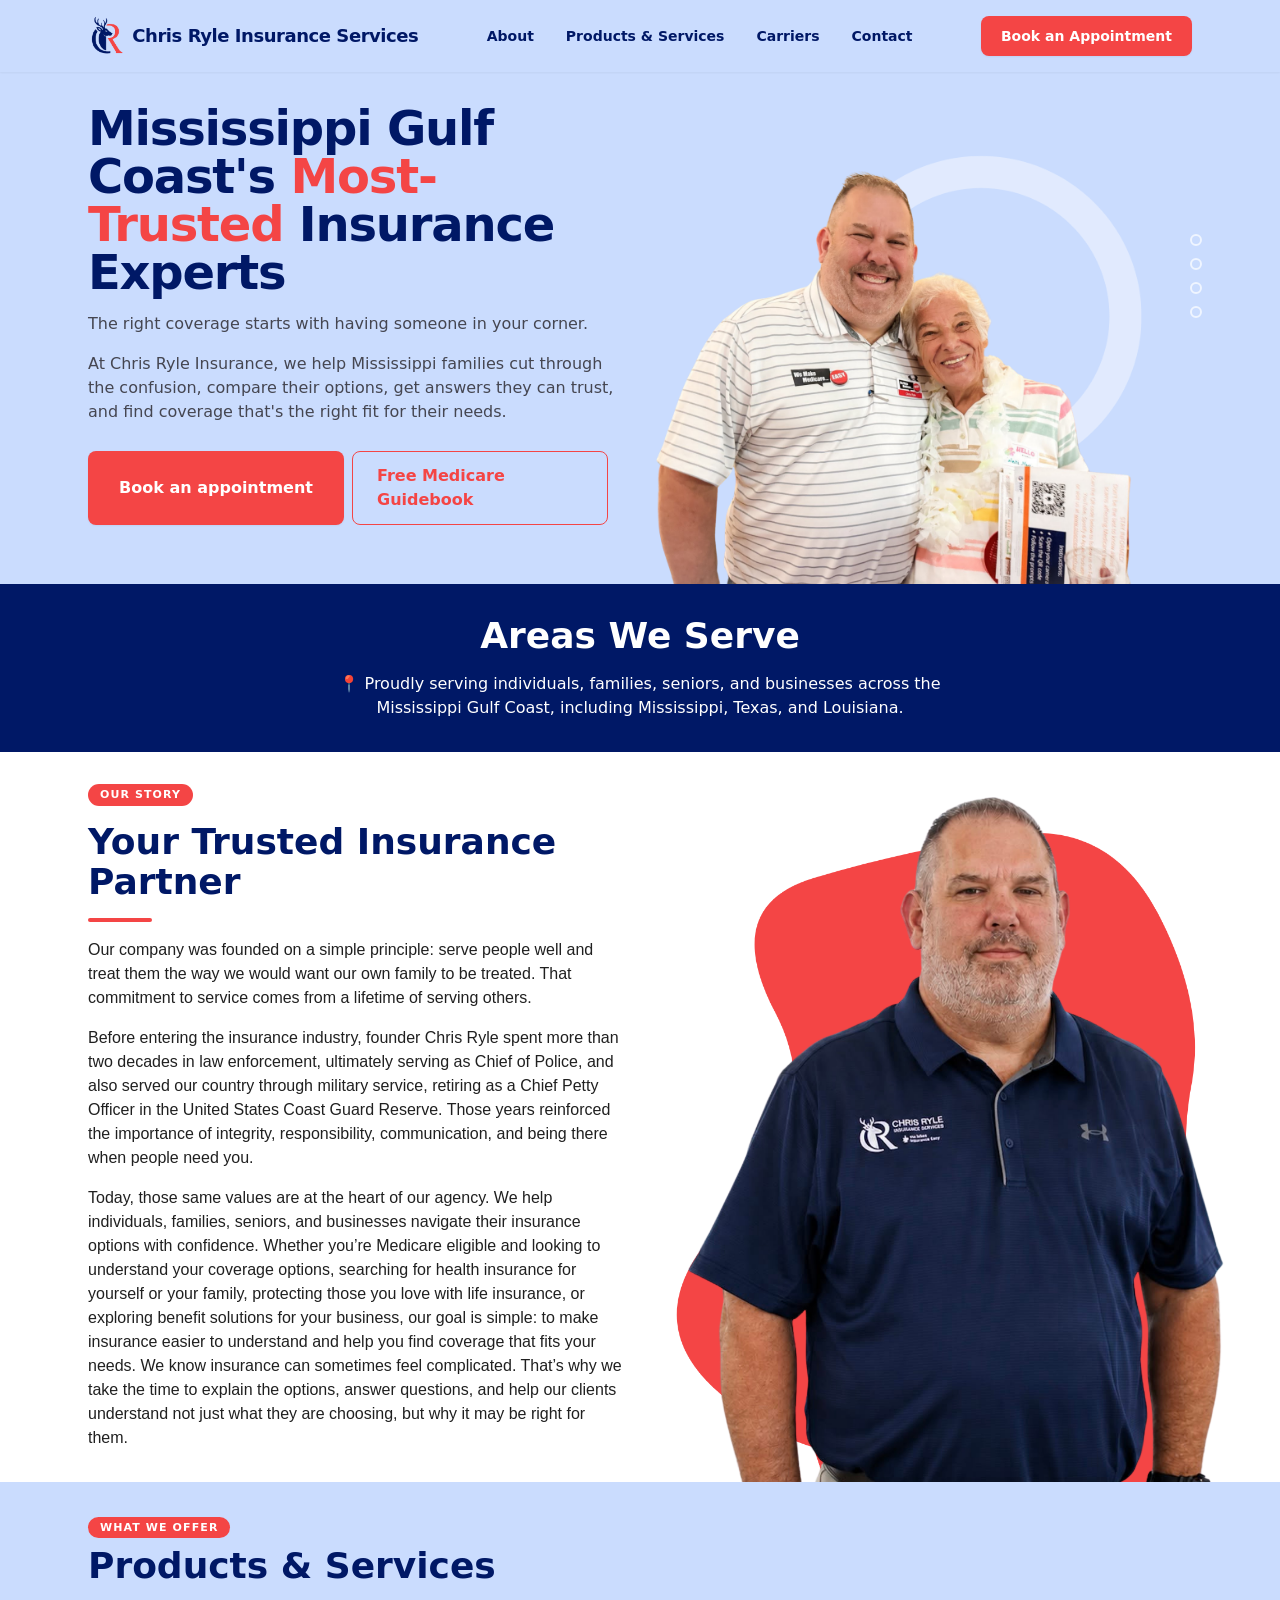
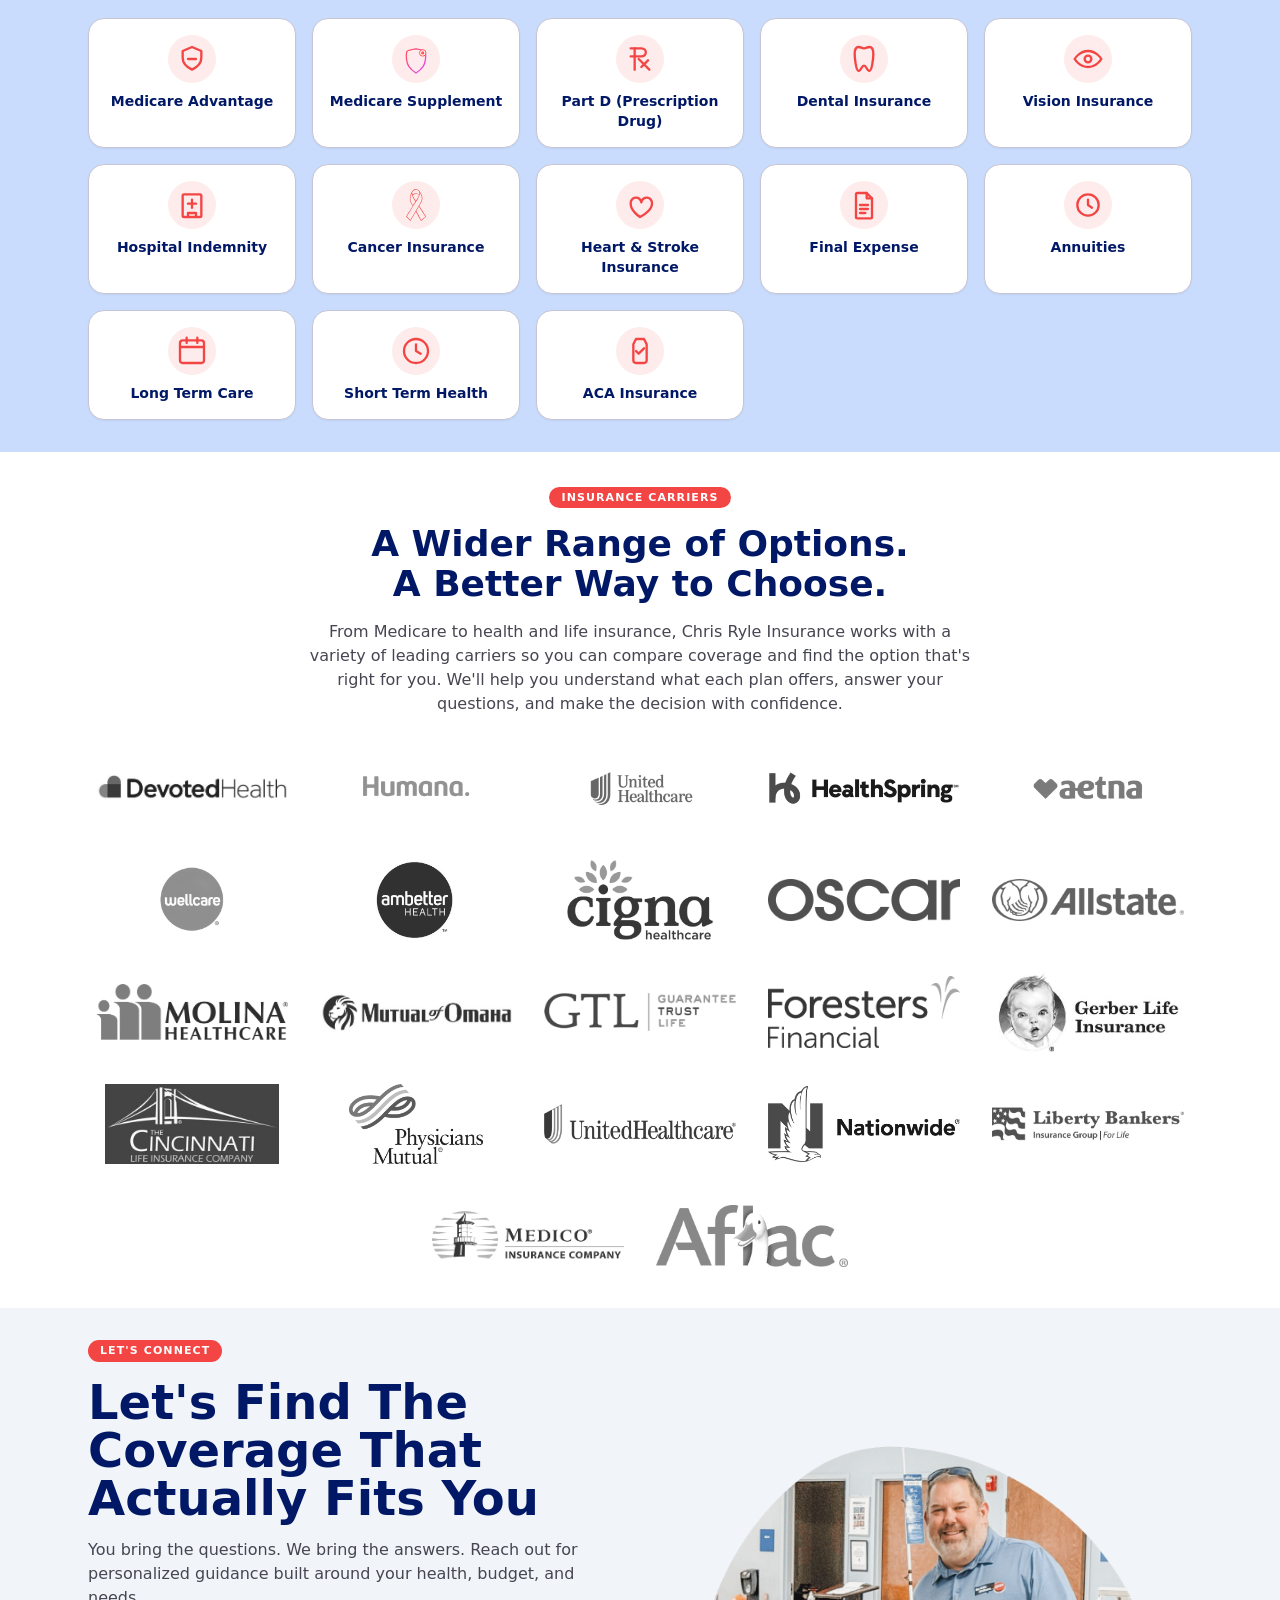
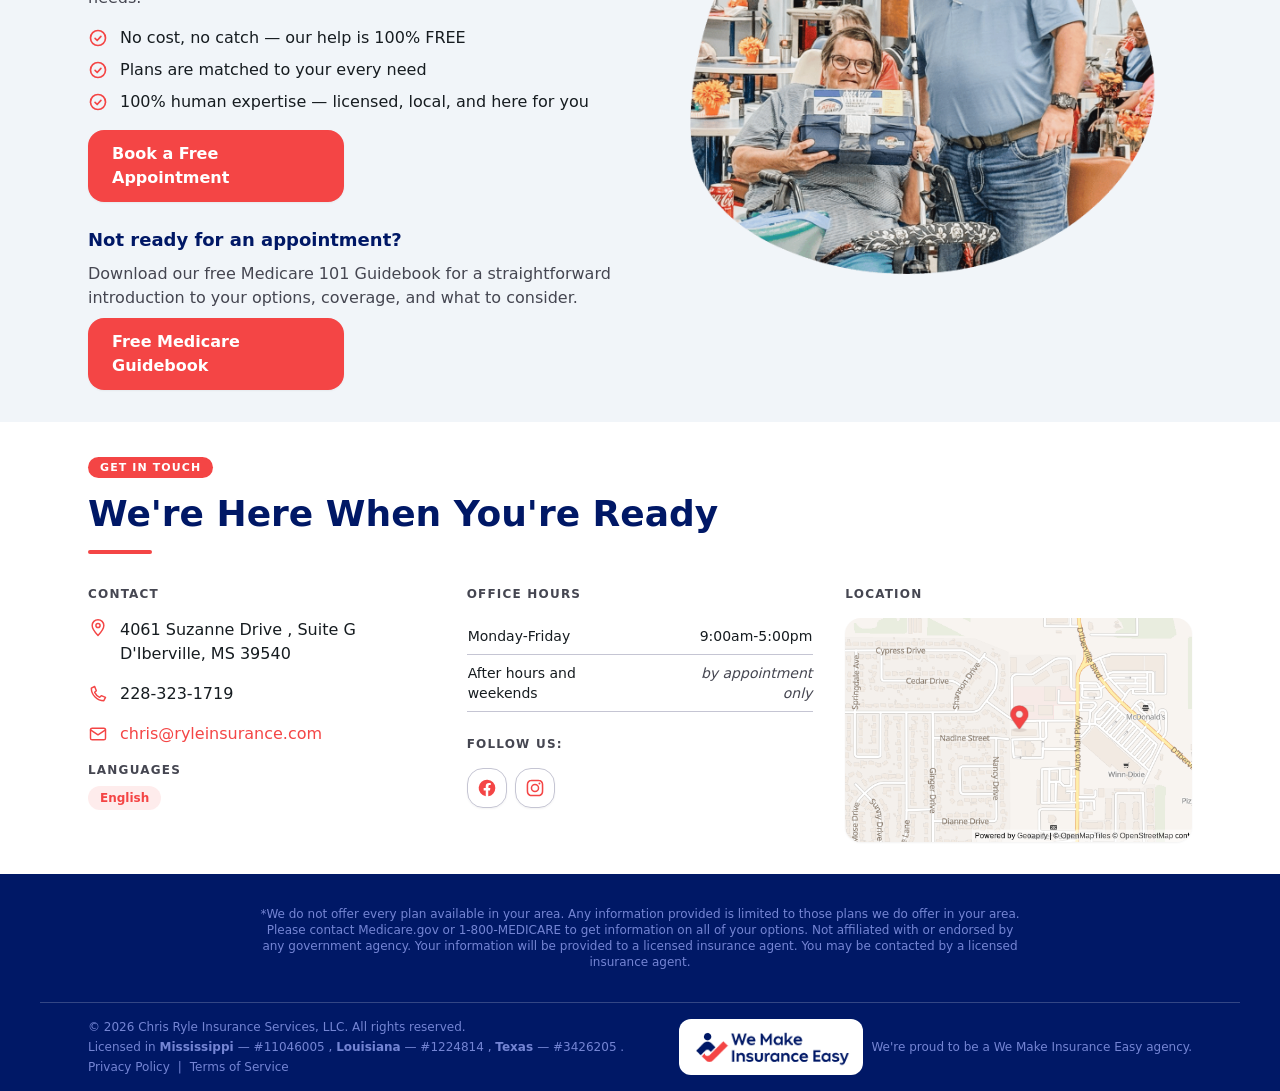
==== commit e51489d3: "Implement code changes to enhance functionality and improve performance" ====
--- a/index.html
+++ b/index.html
@@ -87,7 +87,7 @@
 </script> <main> <section data-variant="split" class="bg-primary-fixed " aria-labelledby="hero-heading"> <div class="mx-auto max-w-[theme(spacing.container-max)] px-[theme(spacing.margin-mobile)] py-[theme(spacing.stack-lg)] md:px-[theme(spacing.margin-desktop)] grid items-stretch gap-[theme(spacing.stack-lg)] md:grid-cols-2">  <div class="flex h-full flex-col"> <div class="flex flex-col gap-[theme(spacing.stack-md)]"> <h1 id="hero-heading" class="text-deep-navy text-4xl font-extrabold leading-tight tracking-tight md:text-5xl"> Mississippi Gulf Coast&#39;s <span class="text-coral-accent">Most-Trusted</span>  Insurance Experts </h1>  <p class="text-on-surface-variant max-w-prose ">The right coverage starts with having someone in your corner.</p><p class="text-on-surface-variant max-w-prose ">At Chris Ryle Insurance, we help Mississippi families cut through the confusion, compare their options, get answers they can trust, and find coverage that's the right fit for their needs.</p> </div> <div class="flex flex-1 items-center"> <div class="flex flex-wrap gap-[theme(spacing.stack-sm)]"> <a href="#contact" data-open-modal="appointment-modal" class="bg-coral-accent text-on-secondary inline-flex w-64 items-center justify-center rounded px-6 py-3 font-semibold shadow-sm"> Book an appointment </a> <a href="https://lp.constantcontactpages.com/sl/nwq9eIX/medicare101" data-open-modal="guidebook-modal" class="border-coral-accent text-coral-accent inline-flex w-64 items-center justify-center gap-2 rounded border px-6 py-3 font-semibold">Free Medicare Guidebook </a> </div> </div> </div> <div class="relative z-0 h-[320px] w-[300px] self-end -mb-8 md:h-[480px] md:w-[490px]"> <div aria-hidden="true" class="border-white/60 pointer-events-none absolute -right-8 -top-8 -z-10 h-[193px] w-[193px] rounded-full border-[20px] md:h-[296px] md:w-[296px] md:border-[31px]"></div> <div aria-hidden="true" class="pointer-events-none absolute -right-14 top-[62px] -z-10 flex flex-col gap-3 md:top-[130px]"> <span class="border-white/70 h-3 w-3 rounded-full border-2"></span> <span class="border-white/70 h-3 w-3 rounded-full border-2"></span> <span class="border-white/70 h-3 w-3 rounded-full border-2"></span> <span class="border-white/70 h-3 w-3 rounded-full border-2"></span> </div>  <img src="./assets/media/hero-image3.png" alt="Insurance agent photo" class="h-full w-full object-cover" style="object-position: 100% center;">  </div>  </div> </section> <section id="areas-we-serve" class="bg-deep-navy py-[theme(spacing.stack-lg)] text-center" aria-labelledby="areas-we-serve-heading"> <div class="mx-auto max-w-[theme(spacing.container-max)] px-[theme(spacing.margin-mobile)] md:px-[theme(spacing.margin-desktop)]">  <h2 id="areas-we-serve-heading" class="text-on-primary text-4xl font-bold">Areas We Serve</h2> <p class="text-on-primary mx-auto mt-[theme(spacing.stack-md)] max-w-2xl">📍 Proudly serving individuals, families, seniors, and businesses across the <span class="whitespace-nowrap">Mississippi Gulf Coast</span>, including Mississippi, Texas, and Louisiana.</p>  </div> </section> <section id="about" class="bg-surface-container-lowest py-[theme(spacing.stack-lg)]" aria-labelledby="about-heading"> <div class="mx-auto grid max-w-[theme(spacing.container-max)] gap-[theme(spacing.stack-lg)] px-[theme(spacing.margin-mobile)] md:grid-cols-2 md:px-[theme(spacing.margin-desktop)] items-start"> <div class="flex flex-col gap-[theme(spacing.stack-md)]"> <span data-eyebrow class="bg-coral-accent text-on-secondary w-fit rounded-full px-3 py-1 text-2xs font-semibold uppercase tracking-widest">Our Story</span> <h2 id="about-heading" class="text-deep-navy text-4xl font-bold">Your Trusted Insurance Partner</h2> <div class="bg-coral-accent h-1 w-16 rounded-full" aria-hidden="true"></div> <div class="text-on-surface-b font-[Arial,Helvetica,sans-serif] text-base font-normal leading-6 tracking-normal flex max-w-prose flex-col gap-[theme(spacing.stack-md)]"> <p data-about-para>Our company was founded on a simple principle: serve people well and treat them the way we would want our own family to be treated.
 That commitment to service comes from a lifetime of serving others. </p><p data-about-para>Before entering the insurance industry, founder Chris Ryle spent more than two decades in law enforcement, ultimately serving as Chief of Police, and also served our country through military service, retiring as a Chief Petty Officer in the United States Coast Guard Reserve. Those years reinforced the importance of integrity, responsibility, communication, and being there when people need you.</p><p data-about-para>Today, those same values are at the heart of our agency.
 We help individuals, families, seniors, and businesses navigate their insurance options with confidence. Whether you’re Medicare eligible and looking to understand your coverage options, searching for health insurance for yourself or your family, protecting those you love with life insurance, or exploring benefit solutions for your business, our goal is simple: to make insurance easier to understand and help you find coverage that fits your needs.
-We know insurance can sometimes feel complicated. That’s why we take the time to explain the options, answer questions, and help our clients understand not just what they are choosing, but why it may be right for them.</p> </div> </div> <div class="grid w-[300px] gap-[theme(spacing.stack-md)] -mb-8 md:w-auto md:aspect-square md:self-stretch relative z-0" data-about-collage> <div aria-hidden="true" class="border-white/60 pointer-events-none absolute -right-8 -top-8 -z-10 h-[272px] w-[272px] rounded-full border-[24px] md:h-[408px] md:w-[408px]"></div> <div aria-hidden="true" class="pointer-events-none absolute -right-14 top-[62px] -z-10 flex flex-col gap-3 md:top-[130px]"> <span class="border-white/70 h-3 w-3 rounded-full border-2"></span> <span class="border-white/70 h-3 w-3 rounded-full border-2"></span> <span class="border-white/70 h-3 w-3 rounded-full border-2"></span> <span class="border-white/70 h-3 w-3 rounded-full border-2"></span> </div>  <img data-image src="./assets/media/about-image2.png" alt="Chris Ryle Insurance Services" class="h-full w-full object-cover" style="object-position: 100% center;"> </div> </div> </section> <section id="services" class="bg-primary-fixed py-[theme(spacing.stack-lg)]" aria-labelledby="services-heading"> <div class="mx-auto max-w-[theme(spacing.container-max)] px-[theme(spacing.margin-mobile)] md:px-[theme(spacing.margin-desktop)]"> <div class> <span data-eyebrow class="bg-coral-accent text-on-secondary w-fit rounded-full px-3 py-1 text-2xs font-semibold uppercase tracking-widest">What We Offer</span> <h2 id="services-heading" class="text-deep-navy mt-[theme(spacing.stack-sm)] text-4xl font-bold mb-[theme(spacing.stack-lg)]"> Products &amp; Services </h2>  </div> <ul class="grid list-none grid-cols-1 justify-center gap-[theme(spacing.stack-md)] sm:grid-cols-2 md:grid-cols-3 lg:grid-cols-4 xl:grid-cols-5"> <li class="mx-auto w-full max-w-[220px]"> <div data-service-card class="bg-surface-container-lowest rounded-lg text-deep-navy flex h-full flex-col items-center gap-[theme(spacing.stack-sm)] border border-[theme(colors.outline-variant)] p-[theme(spacing.stack-md)] text-center shadow-sm"> <span class="bg-coral-accent/10 text-coral-accent flex h-12 w-12 items-center justify-center rounded-full"><svg viewBox="0 0 24 24" fill="none" stroke="currentColor" stroke-width="1.75" stroke-linecap="round" stroke-linejoin="round" aria-hidden="true" class="h-8 w-8"><path d="M12 3l7 3v5c0 4-3 7-7 9-4-2-7-5-7-9V6l7-3z"/><path d="M9 12h6"/></svg></span> <span class="text-sm font-semibold">Medicare Advantage</span> </div> </li><li class="mx-auto w-full max-w-[220px]"> <div data-service-card class="bg-surface-container-lowest rounded-lg text-deep-navy flex h-full flex-col items-center gap-[theme(spacing.stack-sm)] border border-[theme(colors.outline-variant)] p-[theme(spacing.stack-md)] text-center shadow-sm"> <span class="bg-coral-accent/10 text-coral-accent flex h-12 w-12 items-center justify-center rounded-full"><svg xmlns="http://www.w3.org/2000/svg" viewBox="0 0 100 100" aria-hidden="true" class="h-8 w-8"><defs><linearGradient id="medSuppShieldGrad" x1="0%" y1="0%" x2="100%" y2="100%"><stop offset="0%" stop-color="#FF5252"/><stop offset="100%" stop-color="#E040FB"/></linearGradient></defs><circle cx="50" cy="50" r="42" fill="#FFEBEE" opacity="0.8"/><path d="M 50,18 C 50,18 23,22 21,27 C 18,40 20,63 28,74 C 36,85 50,94 50,94 C 50,94 64,85 72,74 C 80,63 82,40 79,27 C 77,22 50,18 50,18 Z" fill="none" stroke="url(#medSuppShieldGrad)" stroke-width="4" stroke-linecap="round" stroke-linejoin="round"/><circle cx="71" cy="31" r="10" fill="#FFFFFF" stroke="#FF5252" stroke-width="3"/><circle cx="71" cy="31" r="5" fill="#FF5252"/></svg></span> <span class="text-sm font-semibold">Medicare Supplement</span> </div> </li><li class="mx-auto w-full max-w-[220px]"> <div data-service-card class="bg-surface-container-lowest rounded-lg text-deep-navy flex h-full flex-col items-center gap-[theme(spacing.stack-sm)] border border-[theme(colors.outline-variant)] p-[theme(spacing.stack-md)] text-center shadow-sm"> <span class="bg-coral-accent/10 text-coral-accent flex h-12 w-12 items-center justify-center rounded-full"><svg viewBox="0 0 24 24" fill="none" stroke="currentColor" stroke-width="1.75" stroke-linecap="round" stroke-linejoin="round" aria-hidden="true" class="h-8 w-8"><path d="M 5,4 L 13,4 C 17.5,4 17.5,10 13,10 L 5,10"/><path d="M 8,4 L 8,20"/><path d="M 11,12 L 19,20"/><path d="M 18,13 L 13,18"/></svg></span> <span class="text-sm font-semibold">Part D (Prescription Drug)</span> </div> </li><li class="mx-auto w-full max-w-[220px]"> <div data-service-card class="bg-surface-container-lowest rounded-lg text-deep-navy flex h-full flex-col items-center gap-[theme(spacing.stack-sm)] border border-[theme(colors.outline-variant)] p-[theme(spacing.stack-md)] text-center shadow-sm"> <span class="bg-coral-accent/10 text-coral-accent flex h-12 w-12 items-center justify-center rounded-full"><svg viewBox="0 0 24 24" fill="none" stroke="currentColor" stroke-width="1.75" stroke-linecap="round" stroke-linejoin="round" aria-hidden="true" class="h-8 w-8"><path d="M8 3c-2 0-3 2-3 5s1 13 3 13 2-4 4-4 2 4 4 4 3-10 3-13-1-5-3-5-2 1-4 1-2-1-4-1z"/></svg></span> <span class="text-sm font-semibold">Dental Insurance</span> </div> </li><li class="mx-auto w-full max-w-[220px]"> <div data-service-card class="bg-surface-container-lowest rounded-lg text-deep-navy flex h-full flex-col items-center gap-[theme(spacing.stack-sm)] border border-[theme(colors.outline-variant)] p-[theme(spacing.stack-md)] text-center shadow-sm"> <span class="bg-coral-accent/10 text-coral-accent flex h-12 w-12 items-center justify-center rounded-full"><svg viewBox="0 0 24 24" fill="none" stroke="currentColor" stroke-width="1.75" stroke-linecap="round" stroke-linejoin="round" aria-hidden="true" class="h-8 w-8"><path d="M2 12s3.5-6 10-6 10 6 10 6-3.5 6-10 6-10-6-10-6z"/><circle cx="12" cy="12" r="2.5"/></svg></span> <span class="text-sm font-semibold">Vision Insurance</span> </div> </li><li class="mx-auto w-full max-w-[220px]"> <div data-service-card class="bg-surface-container-lowest rounded-lg text-deep-navy flex h-full flex-col items-center gap-[theme(spacing.stack-sm)] border border-[theme(colors.outline-variant)] p-[theme(spacing.stack-md)] text-center shadow-sm"> <span class="bg-coral-accent/10 text-coral-accent flex h-12 w-12 items-center justify-center rounded-full"><svg viewBox="0 0 24 24" fill="none" stroke="currentColor" stroke-width="1.75" stroke-linecap="round" stroke-linejoin="round" aria-hidden="true" class="h-8 w-8"><rect x="5" y="4" width="14" height="17" rx="1"/><path d="M12 8v6M9 11h6"/><path d="M9 21v-3h6v3"/></svg></span> <span class="text-sm font-semibold">Hospital Indemnity</span> </div> </li><li class="mx-auto w-full max-w-[220px]"> <div data-service-card class="bg-surface-container-lowest rounded-lg text-deep-navy flex h-full flex-col items-center gap-[theme(spacing.stack-sm)] border border-[theme(colors.outline-variant)] p-[theme(spacing.stack-md)] text-center shadow-sm"> <span class="bg-coral-accent/10 text-coral-accent flex h-12 w-12 items-center justify-center rounded-full"><svg viewBox="294 118 606 968" fill="currentColor" aria-hidden="true" class="h-8 w-8"><path fill-rule="evenodd" d="M 431.28 1078.99 C 432.69 1077.89, 435.59 1073.95, 437.74 1070.24 C 446.47 1055.17, 569.63 842.97, 581.09 823.26 C 590.55 807.00, 593.71 802.31, 594.57 803.26 C 595.19 803.94, 606.51 824.08, 619.73 848.00 C 717.24 1024.55, 746.41 1076.79, 748.60 1078.75 C 754.20 1083.77, 751.28 1086.04, 827.48 1017.46 C 867.69 981.27, 898.51 952.80, 899.07 951.32 C 899.61 949.90, 899.76 947.83, 899.41 946.72 C 898.76 944.68, 888.38 928.64, 764.11 737.59 C 725.50 678.23, 694.13 629.10, 694.40 628.39 C 694.67 627.69, 709.84 601.77, 728.12 570.81 C 746.39 539.84, 764.15 508.65, 767.59 501.50 C 792.70 449.25, 797.62 389.63, 781.43 333.88 C 775.05 311.92, 756.53 267.73, 740.27 235.65 C 724.05 203.67, 711.14 185.99, 685.05 160.00 C 664.15 139.19, 644.94 127.80, 620.83 121.93 C 608.34 118.89, 585.66 118.63, 573.00 121.38 C 548.83 126.63, 527.82 138.44, 507.31 158.32 C 463.48 200.77, 434.23 268.64, 418.44 364.50 C 408.50 424.91, 408.44 448.05, 418.17 482.49 C 431.14 528.40, 456.10 575.97, 488.44 616.45 C 493.65 622.98, 497.64 628.81, 497.29 629.41 C 496.71 630.40, 359.45 849.85, 316.81 917.95 C 302.84 940.26, 299.00 947.13, 299.00 949.78 C 299.00 953.70, 294.18 948.50, 371.81 1028.20 C 399.51 1056.63, 422.70 1080.11, 423.34 1080.37 C 425.89 1081.41, 428.86 1080.90, 431.28 1078.99 Z M 388.00 1020.30 C 367.93 999.63, 343.96 974.95, 334.75 965.46 L 318.00 948.20 L 368.65 867.35 C 396.50 822.88, 439.18 754.77, 463.48 716.00 C 487.78 677.23, 527.38 614.00, 551.48 575.50 C 575.57 537.00, 600.57 497.85, 607.02 488.50 C 656.62 416.67, 687.16 358.41, 703.49 304.50 C 710.46 281.48, 713.57 265.10, 715.34 242.00 L 716.53 226.50 L 725.66 244.50 C 736.11 265.13, 743.09 280.67, 752.88 305.22 C 768.66 344.74, 773.17 365.93, 773.09 400.00 C 773.01 433.02, 765.99 464.55, 752.03 494.60 C 749.96 499.05, 730.95 532.13, 709.77 568.10 C 688.60 604.07, 652.47 665.90, 629.49 705.50 C 561.50 822.64, 507.90 915.11, 466.02 987.50 C 444.38 1024.90, 426.19 1056.04, 425.59 1056.70 C 424.77 1057.59, 415.38 1048.50, 388.00 1020.30 Z M 710.57 976.73 C 685.86 932.06, 651.74 870.40, 634.76 839.72 L 603.89 783.94 L 643.55 715.47 C 665.36 677.81, 683.57 647.00, 684.01 647.00 C 684.45 647.00, 723.65 706.74, 771.10 779.75 C 818.56 852.76, 862.47 920.25, 868.67 929.73 L 879.94 946.97 L 818.37 1002.48 C 784.51 1033.02, 756.51 1057.99, 756.15 1057.98 C 755.79 1057.98, 735.28 1021.41, 710.57 976.73 Z M 506.49 611.66 C 505.95 610.92, 501.62 605.18, 496.89 598.91 C 468.99 561.97, 448.22 522.03, 435.97 481.76 C 429.54 460.64, 427.66 447.60, 428.29 428.50 C 429.42 394.46, 439.61 335.81, 451.65 294.08 C 455.82 279.64, 464.38 255.42, 465.91 253.75 C 466.29 253.34, 467.82 258.63, 469.33 265.51 C 477.26 301.81, 492.01 341.05, 514.97 386.94 C 531.86 420.70, 553.42 458.66, 571.67 486.79 C 575.70 493.00, 579.00 498.34, 579.00 498.65 C 579.00 499.22, 508.03 613.00, 507.68 613.00 C 507.57 613.00, 507.04 612.40, 506.49 611.66 Z M 585.60 476.62 C 576.02 461.57, 557.43 429.97, 548.45 413.50 C 528.13 376.20, 504.74 325.03, 498.63 304.50 C 498.13 302.84, 499.67 301.44, 507.77 296.17 C 549.90 268.76, 603.72 262.57, 651.31 279.67 C 664.02 284.24, 687.00 296.65, 687.00 298.95 C 687.00 300.05, 680.10 320.17, 676.70 329.00 C 665.37 358.39, 645.21 397.60, 623.84 431.79 C 612.88 449.33, 591.42 481.64, 590.29 482.29 C 589.86 482.54, 587.75 479.99, 585.60 476.62 Z M 490.09 278.25 C 485.60 263.09, 480.99 236.40, 481.01 225.70 C 481.02 217.46, 499.75 190.14, 517.48 172.50 C 536.16 153.92, 556.06 142.62, 578.50 137.85 C 588.40 135.75, 607.00 136.25, 617.50 138.90 C 627.66 141.47, 643.87 148.79, 652.63 154.77 C 667.17 164.70, 688.16 185.93, 691.99 194.59 C 696.15 204.01, 697.50 213.60, 697.48 233.50 C 697.46 248.87, 697.02 254.99, 695.15 265.50 C 693.88 272.65, 692.51 278.84, 692.10 279.27 C 691.70 279.69, 685.32 276.96, 677.93 273.21 C 655.84 261.98, 636.44 256.26, 612.44 253.90 C 598.59 252.54, 577.61 253.25, 564.78 255.52 C 542.49 259.45, 517.73 269.01, 499.72 280.63 C 495.99 283.03, 492.75 285.00, 492.51 285.00 C 492.28 285.00, 491.19 281.96, 490.09 278.25 Z"/></svg></span> <span class="text-sm font-semibold">Cancer Insurance</span> </div> </li><li class="mx-auto w-full max-w-[220px]"> <div data-service-card class="bg-surface-container-lowest rounded-lg text-deep-navy flex h-full flex-col items-center gap-[theme(spacing.stack-sm)] border border-[theme(colors.outline-variant)] p-[theme(spacing.stack-md)] text-center shadow-sm"> <span class="bg-coral-accent/10 text-coral-accent flex h-12 w-12 items-center justify-center rounded-full"><svg viewBox="0 0 24 24" fill="none" stroke="currentColor" stroke-width="1.75" stroke-linecap="round" stroke-linejoin="round" aria-hidden="true" class="h-8 w-8"><path d="M12 21s-7-4.5-7-10a4 4 0 018-1 4 4 0 018 1c0 5.5-9 10-9 10z"/></svg></span> <span class="text-sm font-semibold">Heart &amp; Stroke Insurance</span> </div> </li><li class="mx-auto w-full max-w-[220px]"> <div data-service-card class="bg-surface-container-lowest rounded-lg text-deep-navy flex h-full flex-col items-center gap-[theme(spacing.stack-sm)] border border-[theme(colors.outline-variant)] p-[theme(spacing.stack-md)] text-center shadow-sm"> <span class="bg-coral-accent/10 text-coral-accent flex h-12 w-12 items-center justify-center rounded-full"><svg viewBox="0 0 24 24" fill="none" stroke="currentColor" stroke-width="1.75" stroke-linecap="round" stroke-linejoin="round" aria-hidden="true" class="h-8 w-8"><path d="M7 3h7l4 4v14a1 1 0 01-1 1H7a1 1 0 01-1-1V4a1 1 0 011-1z"/><path d="M14 3v4h4"/><path d="M9 12h6M9 15h6M9 18h4"/></svg></span> <span class="text-sm font-semibold">Final Expense</span> </div> </li><li class="mx-auto w-full max-w-[220px]"> <div data-service-card class="bg-surface-container-lowest rounded-lg text-deep-navy flex h-full flex-col items-center gap-[theme(spacing.stack-sm)] border border-[theme(colors.outline-variant)] p-[theme(spacing.stack-md)] text-center shadow-sm"> <span class="bg-coral-accent/10 text-coral-accent flex h-12 w-12 items-center justify-center rounded-full"><svg viewBox="0 0 24 24" fill="none" stroke="currentColor" stroke-width="1.75" stroke-linecap="round" stroke-linejoin="round" aria-hidden="true" class="h-8 w-8"><circle cx="12" cy="12" r="8"/><path d="M12 8v4l3 2"/></svg></span> <span class="text-sm font-semibold">Annuities</span> </div> </li><li class="mx-auto w-full max-w-[220px]"> <div data-service-card class="bg-surface-container-lowest rounded-lg text-deep-navy flex h-full flex-col items-center gap-[theme(spacing.stack-sm)] border border-[theme(colors.outline-variant)] p-[theme(spacing.stack-md)] text-center shadow-sm"> <span class="bg-coral-accent/10 text-coral-accent flex h-12 w-12 items-center justify-center rounded-full"><svg viewBox="0 0 24 24" fill="none" stroke="currentColor" stroke-width="1.75" stroke-linecap="round" stroke-linejoin="round" aria-hidden="true" class="h-8 w-8"><rect x="3" y="4" width="18" height="17" rx="2"/><path d="M3 9h18M8 2v4M16 2v4"/></svg></span> <span class="text-sm font-semibold">Long Term Care</span> </div> </li><li class="mx-auto w-full max-w-[220px]"> <div data-service-card class="bg-surface-container-lowest rounded-lg text-deep-navy flex h-full flex-col items-center gap-[theme(spacing.stack-sm)] border border-[theme(colors.outline-variant)] p-[theme(spacing.stack-md)] text-center shadow-sm"> <span class="bg-coral-accent/10 text-coral-accent flex h-12 w-12 items-center justify-center rounded-full"><svg viewBox="0 0 24 24" fill="none" stroke="currentColor" stroke-width="1.75" stroke-linecap="round" stroke-linejoin="round" aria-hidden="true" class="h-8 w-8"><circle cx="12" cy="12" r="9"/><path d="M12 7v5l3.5 2"/></svg></span> <span class="text-sm font-semibold">Short Term Health</span> </div> </li><li class="mx-auto w-full max-w-[220px]"> <div data-service-card class="bg-surface-container-lowest rounded-lg text-deep-navy flex h-full flex-col items-center gap-[theme(spacing.stack-sm)] border border-[theme(colors.outline-variant)] p-[theme(spacing.stack-md)] text-center shadow-sm"> <span class="bg-coral-accent/10 text-coral-accent flex h-12 w-12 items-center justify-center rounded-full"><svg viewBox="0 0 24 24" fill="none" stroke="currentColor" stroke-width="1.75" stroke-linecap="round" stroke-linejoin="round" aria-hidden="true" class="h-8 w-8"><path d="M9 3h6l2 4v12a2 2 0 01-2 2H9a2 2 0 01-2-2V7l2-4z"/><path d="M9 12l2 2 4-4"/></svg></span> <span class="text-sm font-semibold">ACA Insurance</span> </div> </li> </ul> </div> </section> <section id="carriers-heading" class="bg-surface-container-lowest py-[theme(spacing.stack-lg)]" aria-labelledby="carriers-title"><div class="mx-auto max-w-[theme(spacing.container-max)] px-[theme(spacing.margin-mobile)] text-center md:px-[theme(spacing.margin-desktop)]"><span data-eyebrow class="bg-coral-accent text-on-secondary w-fit rounded-full px-3 py-1 text-2xs font-semibold uppercase tracking-widest">Insurance Carriers</span><h2 id="carriers-title" class="text-deep-navy mx-auto mt-[theme(spacing.stack-md)] max-w-2xl text-4xl font-bold">A Wider Range of Options.<br>A Better Way to Choose.</h2><p class="text-on-surface-variant mx-auto mt-[theme(spacing.stack-md)] max-w-2xl">From Medicare to health and life insurance, Chris Ryle Insurance works with a variety of leading carriers so you can compare coverage and find the option that&#39;s right for you. We&#39;ll help you understand what each plan offers, answer your questions, and make the decision with confidence.</p><ul class="mt-[theme(spacing.stack-lg)] flex list-none flex-wrap items-center justify-center gap-x-[theme(spacing.stack-lg)] gap-y-[theme(spacing.stack-lg)]"><li data-carrier class="flex h-16 w-40 items-center justify-center md:h-20 md:w-48"><img src="./assets/media/Devoted_Health.png" alt="devoted health" class="h-full w-full object-contain grayscale transition hover:grayscale-0"></li><li data-carrier class="flex h-16 w-40 items-center justify-center md:h-20 md:w-48"><img src="./assets/media/humana-2.png" alt="Humana logo" class="h-full w-full object-contain grayscale transition hover:grayscale-0"></li><li data-carrier class="flex h-16 w-40 items-center justify-center md:h-20 md:w-48"><img src="./assets/media/unitedhealthcare.png" alt="UnitedHealthcare logo" class="h-full w-full object-contain grayscale transition hover:grayscale-0"></li><li data-carrier class="flex h-16 w-40 items-center justify-center md:h-20 md:w-48"><img src="./assets/media/HealthSpring.png" alt="HealthSpring" class="h-full w-full object-contain grayscale transition hover:grayscale-0"></li><li data-carrier class="flex h-16 w-40 items-center justify-center md:h-20 md:w-48"><img src="./assets/media/aetna.png" alt="Aetna logo" class="h-full w-full object-contain grayscale transition hover:grayscale-0"></li><li data-carrier class="flex h-16 w-40 items-center justify-center md:h-20 md:w-48"><img src="./assets/media/wellcare.png" alt="Wellcare logo" class="h-full w-full object-contain grayscale transition hover:grayscale-0"></li><li data-carrier class="flex h-16 w-40 items-center justify-center md:h-20 md:w-48"><img src="./assets/media/Ambetter_Health.png" alt="Ambetter Health" class="h-full w-full object-contain grayscale transition hover:grayscale-0"></li><li data-carrier class="flex h-16 w-40 items-center justify-center md:h-20 md:w-48"><img src="./assets/media/Cigna_Healthcare-1.png" alt="Cigna" class="h-full w-full object-contain grayscale transition hover:grayscale-0"></li><li data-carrier class="flex h-16 w-40 items-center justify-center md:h-20 md:w-48"><img src="./assets/media/Oscar_Health.png" alt="Oscar Health" class="h-full w-full object-contain grayscale transition hover:grayscale-0"></li><li data-carrier class="flex h-16 w-40 items-center justify-center md:h-20 md:w-48"><img src="./assets/media/Allstate.png" alt="Allstate" class="h-full w-full object-contain grayscale transition hover:grayscale-0"></li><li data-carrier class="flex h-16 w-40 items-center justify-center md:h-20 md:w-48"><img src="./assets/media/Molina_Healthcare.png" alt="Molina" class="h-full w-full object-contain grayscale transition hover:grayscale-0"></li><li data-carrier class="flex h-16 w-40 items-center justify-center md:h-20 md:w-48"><img src="./assets/media/Mutual_of_Omaha.png" alt="Mutual of Omaha" class="h-full w-full object-contain grayscale transition hover:grayscale-0"></li><li data-carrier class="flex h-16 w-40 items-center justify-center md:h-20 md:w-48"><img src="./assets/media/Guarantee_Trust_Life.png" alt="Guarantee Trust Life" class="h-full w-full object-contain grayscale transition hover:grayscale-0"></li><li data-carrier class="flex h-16 w-40 items-center justify-center md:h-20 md:w-48"><img src="./assets/media/Foresters_Financial.png" alt="Foresters Financial Insurance" class="h-full w-full object-contain grayscale transition hover:grayscale-0"></li><li data-carrier class="flex h-16 w-40 items-center justify-center md:h-20 md:w-48"><img src="./assets/media/Gerber_Life.png" alt="Gerber Life Insurance" class="h-full w-full object-contain grayscale transition hover:grayscale-0"></li><li data-carrier class="flex h-16 w-40 items-center justify-center md:h-20 md:w-48"><img src="./assets/media/Cincinnati_Life.png" alt="Cincinnati Life" class="h-full w-full object-contain grayscale transition hover:grayscale-0"></li><li data-carrier class="flex h-16 w-40 items-center justify-center md:h-20 md:w-48"><img src="./assets/media/Physicians_Mutual.png" alt="Physicians Mutual" class="h-full w-full object-contain grayscale transition hover:grayscale-0"></li><li data-carrier class="flex h-16 w-40 items-center justify-center md:h-20 md:w-48"><img src="./assets/media/UnitedHealthOne_UHOne_Current.png" alt="United Health One" class="h-full w-full object-contain grayscale transition hover:grayscale-0"></li><li data-carrier class="flex h-16 w-40 items-center justify-center md:h-20 md:w-48"><img src="./assets/media/Nationwide.png" alt="Nationwide" class="h-full w-full object-contain grayscale transition hover:grayscale-0"></li><li data-carrier class="flex h-16 w-40 items-center justify-center md:h-20 md:w-48"><img src="./assets/media/Liberty_Bankers.png" alt="Liberty Bankers" class="h-full w-full object-contain grayscale transition hover:grayscale-0"></li><li data-carrier class="flex h-16 w-40 items-center justify-center md:h-20 md:w-48"><img src="./assets/media/Medico_Insurance.png" alt="Medico" class="h-full w-full object-contain grayscale transition hover:grayscale-0"></li><li data-carrier class="flex h-16 w-40 items-center justify-center md:h-20 md:w-48"><img src="./assets/media/Aflac.png" alt="AFLAC" class="h-full w-full object-contain grayscale transition hover:grayscale-0"></li></ul></div></section> <section id="get-in-touch" data-contact-mode="booking" class="bg-surface-tint-b py-[theme(spacing.stack-lg)]" aria-labelledby="connect-heading"> <div class="mx-auto grid max-w-[theme(spacing.container-max)] items-center gap-[theme(spacing.stack-lg)] px-[theme(spacing.margin-mobile)] md:grid-cols-2 md:px-[theme(spacing.margin-desktop)]"> <!-- Left: the pitch --> <div class="flex flex-col gap-[theme(spacing.stack-md)]"> <span data-eyebrow class="bg-coral-accent text-on-secondary w-fit rounded-full px-3 py-1 text-2xs font-semibold uppercase tracking-widest">Let&#39;s Connect</span> <h2 id="connect-heading" class="text-deep-navy text-4xl font-bold md:text-5xl"> Let&#39;s Find The Coverage That Actually Fits You </h2> <p class="text-on-surface-variant max-w-prose">You bring the questions. We bring the answers. Reach out for personalized guidance built around your health, budget, and needs.</p> <ul class="flex list-none flex-col gap-[theme(spacing.stack-sm)]"> <li class="flex items-center gap-3"> <svg viewBox="0 0 24 24" fill="none" stroke="currentColor" stroke-width="2" stroke-linecap="round" stroke-linejoin="round" aria-hidden="true" class="text-coral-accent h-5 w-5 shrink-0"> <circle cx="12" cy="12" r="9"></circle> <path d="M8.5 12.5l2.5 2.5 4.5-5"></path> </svg> <span class="text-on-surface">No cost, no catch — our help is 100% FREE</span> </li><li class="flex items-center gap-3"> <svg viewBox="0 0 24 24" fill="none" stroke="currentColor" stroke-width="2" stroke-linecap="round" stroke-linejoin="round" aria-hidden="true" class="text-coral-accent h-5 w-5 shrink-0"> <circle cx="12" cy="12" r="9"></circle> <path d="M8.5 12.5l2.5 2.5 4.5-5"></path> </svg> <span class="text-on-surface">Plans are matched to your every need</span> </li><li class="flex items-center gap-3"> <svg viewBox="0 0 24 24" fill="none" stroke="currentColor" stroke-width="2" stroke-linecap="round" stroke-linejoin="round" aria-hidden="true" class="text-coral-accent h-5 w-5 shrink-0"> <circle cx="12" cy="12" r="9"></circle> <path d="M8.5 12.5l2.5 2.5 4.5-5"></path> </svg> <span class="text-on-surface">100% human expertise — licensed, local, and here for you</span> </li> </ul><div><a href="#contact" data-open-modal="appointment-modal" class="bg-coral-accent text-on-secondary inline-flex w-64 items-center justify-center gap-2 rounded-lg px-6 py-3 font-semibold shadow-sm">Book a Free Appointment</a></div> <div class="mt-[theme(spacing.stack-sm)] flex flex-col gap-[theme(spacing.stack-sm)]"> <p class="text-deep-navy text-lg font-bold">Not ready for an appointment?</p> <p class="text-on-surface-variant">Download our free Medicare 101 Guidebook for a straightforward introduction to your options, coverage, and what to consider.</p> <div class="flex flex-wrap gap-[theme(spacing.stack-sm)]"> <a href="https://lp.constantcontactpages.com/sl/nwq9eIX/medicare101" target="_blank" rel="noopener noreferrer" data-open-modal="guidebook-modal" class="bg-coral-accent text-on-secondary inline-flex w-64 items-center justify-center gap-2 rounded-lg px-6 py-3 font-semibold shadow-sm"> Free Medicare Guidebook </a></div> </div> </div> <!-- Right: photo --> <img src="./assets/media/chris%20and%20medicare%20customer.png" alt="Chris Ryle with a Medicare customer" class="h-full w-full object-contain"> </div> </section> <section id="contact" class="bg-surface-container-lowest py-[theme(spacing.stack-lg)]" aria-labelledby="find-me-heading"> <div class="mx-auto max-w-[theme(spacing.container-max)] px-[theme(spacing.margin-mobile)] md:px-[theme(spacing.margin-desktop)]"> <span data-eyebrow class="bg-coral-accent text-on-secondary w-fit rounded-full px-3 py-1 text-2xs font-semibold uppercase tracking-widest">Get in Touch</span> <h2 id="find-me-heading" class="text-deep-navy mt-[theme(spacing.stack-md)] text-4xl font-bold">We&#39;re Here When You&#39;re Ready</h2> <div class="bg-coral-accent mt-[theme(spacing.stack-md)] h-1 w-16 rounded-full" aria-hidden="true"></div> <div class="mt-[theme(spacing.stack-lg)] grid gap-[theme(spacing.stack-lg)] md:grid-cols-3"> <div class="flex flex-col gap-[theme(spacing.stack-md)]"> <h3 class="text-on-surface-variant text-xs font-bold uppercase tracking-widest">Contact</h3> <div class="flex items-start gap-3"> <svg viewBox="0 0 24 24" fill="none" stroke="currentColor" stroke-width="1.75" stroke-linecap="round" stroke-linejoin="round" aria-hidden="true" class="text-coral-accent h-5 w-5 shrink-0"> <path d="M12 21s7-7.5 7-12a7 7 0 10-14 0c0 4.5 7 12 7 12z"></path> <circle cx="12" cy="9" r="2.5"></circle> </svg> <address data-office-address class="text-on-surface not-italic" itemscope itemtype="https://schema.org/PostalAddress"> <span itemprop="streetAddress" data-street>4061 Suzanne Drive</span><span data-suite>
+We know insurance can sometimes feel complicated. That’s why we take the time to explain the options, answer questions, and help our clients understand not just what they are choosing, but why it may be right for them.</p> </div> </div> <div class="grid w-[300px] gap-[theme(spacing.stack-md)] -mb-8 md:w-auto md:aspect-square md:self-stretch relative z-0" data-about-collage> <div aria-hidden="true" class="border-white/60 pointer-events-none absolute -right-8 -top-8 -z-10 h-[272px] w-[272px] rounded-full border-[24px] md:h-[408px] md:w-[408px]"></div> <div aria-hidden="true" class="pointer-events-none absolute -right-14 top-[62px] -z-10 flex flex-col gap-3 md:top-[130px]"> <span class="border-white/70 h-3 w-3 rounded-full border-2"></span> <span class="border-white/70 h-3 w-3 rounded-full border-2"></span> <span class="border-white/70 h-3 w-3 rounded-full border-2"></span> <span class="border-white/70 h-3 w-3 rounded-full border-2"></span> </div>  <img data-image src="./assets/media/about-image2.png" alt="Chris Ryle Insurance Services" class="h-full w-full object-cover" style="object-position: 100% center; position: relative; left: -40px; transform: none;"> </div> </div> </section> <section id="services" class="bg-primary-fixed py-[theme(spacing.stack-lg)]" aria-labelledby="services-heading"> <div class="mx-auto max-w-[theme(spacing.container-max)] px-[theme(spacing.margin-mobile)] md:px-[theme(spacing.margin-desktop)]"> <div class> <span data-eyebrow class="bg-coral-accent text-on-secondary w-fit rounded-full px-3 py-1 text-2xs font-semibold uppercase tracking-widest">What We Offer</span> <h2 id="services-heading" class="text-deep-navy mt-[theme(spacing.stack-sm)] text-4xl font-bold mb-[theme(spacing.stack-lg)]"> Products &amp; Services </h2>  </div> <ul class="grid list-none grid-cols-1 justify-center gap-[theme(spacing.stack-md)] sm:grid-cols-2 md:grid-cols-3 lg:grid-cols-4 xl:grid-cols-5"> <li class="mx-auto w-full max-w-[220px]"> <div data-service-card class="bg-surface-container-lowest rounded-lg text-deep-navy flex h-full flex-col items-center gap-[theme(spacing.stack-sm)] border border-[theme(colors.outline-variant)] p-[theme(spacing.stack-md)] text-center shadow-sm"> <span class="bg-coral-accent/10 text-coral-accent flex h-12 w-12 items-center justify-center rounded-full"><svg viewBox="0 0 24 24" fill="none" stroke="currentColor" stroke-width="1.75" stroke-linecap="round" stroke-linejoin="round" aria-hidden="true" class="h-8 w-8"><path d="M12 3l7 3v5c0 4-3 7-7 9-4-2-7-5-7-9V6l7-3z"/><path d="M9 12h6"/></svg></span> <span class="text-sm font-semibold">Medicare Advantage</span> </div> </li><li class="mx-auto w-full max-w-[220px]"> <div data-service-card class="bg-surface-container-lowest rounded-lg text-deep-navy flex h-full flex-col items-center gap-[theme(spacing.stack-sm)] border border-[theme(colors.outline-variant)] p-[theme(spacing.stack-md)] text-center shadow-sm"> <span class="bg-coral-accent/10 text-coral-accent flex h-12 w-12 items-center justify-center rounded-full"><svg xmlns="http://www.w3.org/2000/svg" viewBox="0 0 100 100" aria-hidden="true" class="h-8 w-8"><defs><linearGradient id="medSuppShieldGrad" x1="0%" y1="0%" x2="100%" y2="100%"><stop offset="0%" stop-color="#FF5252"/><stop offset="100%" stop-color="#E040FB"/></linearGradient></defs><circle cx="50" cy="50" r="42" fill="#FFEBEE" opacity="0.8"/><path d="M 50,18 C 50,18 23,22 21,27 C 18,40 20,63 28,74 C 36,85 50,94 50,94 C 50,94 64,85 72,74 C 80,63 82,40 79,27 C 77,22 50,18 50,18 Z" fill="none" stroke="url(#medSuppShieldGrad)" stroke-width="4" stroke-linecap="round" stroke-linejoin="round"/><circle cx="71" cy="31" r="10" fill="#FFFFFF" stroke="#FF5252" stroke-width="3"/><circle cx="71" cy="31" r="5" fill="#FF5252"/></svg></span> <span class="text-sm font-semibold">Medicare Supplement</span> </div> </li><li class="mx-auto w-full max-w-[220px]"> <div data-service-card class="bg-surface-container-lowest rounded-lg text-deep-navy flex h-full flex-col items-center gap-[theme(spacing.stack-sm)] border border-[theme(colors.outline-variant)] p-[theme(spacing.stack-md)] text-center shadow-sm"> <span class="bg-coral-accent/10 text-coral-accent flex h-12 w-12 items-center justify-center rounded-full"><svg viewBox="0 0 24 24" fill="none" stroke="currentColor" stroke-width="1.75" stroke-linecap="round" stroke-linejoin="round" aria-hidden="true" class="h-8 w-8"><path d="M 5,4 L 13,4 C 17.5,4 17.5,10 13,10 L 5,10"/><path d="M 8,4 L 8,20"/><path d="M 11,12 L 19,20"/><path d="M 18,13 L 13,18"/></svg></span> <span class="text-sm font-semibold">Part D (Prescription Drug)</span> </div> </li><li class="mx-auto w-full max-w-[220px]"> <div data-service-card class="bg-surface-container-lowest rounded-lg text-deep-navy flex h-full flex-col items-center gap-[theme(spacing.stack-sm)] border border-[theme(colors.outline-variant)] p-[theme(spacing.stack-md)] text-center shadow-sm"> <span class="bg-coral-accent/10 text-coral-accent flex h-12 w-12 items-center justify-center rounded-full"><svg viewBox="0 0 24 24" fill="none" stroke="currentColor" stroke-width="1.75" stroke-linecap="round" stroke-linejoin="round" aria-hidden="true" class="h-8 w-8"><path d="M8 3c-2 0-3 2-3 5s1 13 3 13 2-4 4-4 2 4 4 4 3-10 3-13-1-5-3-5-2 1-4 1-2-1-4-1z"/></svg></span> <span class="text-sm font-semibold">Dental Insurance</span> </div> </li><li class="mx-auto w-full max-w-[220px]"> <div data-service-card class="bg-surface-container-lowest rounded-lg text-deep-navy flex h-full flex-col items-center gap-[theme(spacing.stack-sm)] border border-[theme(colors.outline-variant)] p-[theme(spacing.stack-md)] text-center shadow-sm"> <span class="bg-coral-accent/10 text-coral-accent flex h-12 w-12 items-center justify-center rounded-full"><svg viewBox="0 0 24 24" fill="none" stroke="currentColor" stroke-width="1.75" stroke-linecap="round" stroke-linejoin="round" aria-hidden="true" class="h-8 w-8"><path d="M2 12s3.5-6 10-6 10 6 10 6-3.5 6-10 6-10-6-10-6z"/><circle cx="12" cy="12" r="2.5"/></svg></span> <span class="text-sm font-semibold">Vision Insurance</span> </div> </li><li class="mx-auto w-full max-w-[220px]"> <div data-service-card class="bg-surface-container-lowest rounded-lg text-deep-navy flex h-full flex-col items-center gap-[theme(spacing.stack-sm)] border border-[theme(colors.outline-variant)] p-[theme(spacing.stack-md)] text-center shadow-sm"> <span class="bg-coral-accent/10 text-coral-accent flex h-12 w-12 items-center justify-center rounded-full"><svg viewBox="0 0 24 24" fill="none" stroke="currentColor" stroke-width="1.75" stroke-linecap="round" stroke-linejoin="round" aria-hidden="true" class="h-8 w-8"><rect x="5" y="4" width="14" height="17" rx="1"/><path d="M12 8v6M9 11h6"/><path d="M9 21v-3h6v3"/></svg></span> <span class="text-sm font-semibold">Hospital Indemnity</span> </div> </li><li class="mx-auto w-full max-w-[220px]"> <div data-service-card class="bg-surface-container-lowest rounded-lg text-deep-navy flex h-full flex-col items-center gap-[theme(spacing.stack-sm)] border border-[theme(colors.outline-variant)] p-[theme(spacing.stack-md)] text-center shadow-sm"> <span class="bg-coral-accent/10 text-coral-accent flex h-12 w-12 items-center justify-center rounded-full"><svg viewBox="294 118 606 968" fill="currentColor" aria-hidden="true" class="h-8 w-8"><path fill-rule="evenodd" d="M 431.28 1078.99 C 432.69 1077.89, 435.59 1073.95, 437.74 1070.24 C 446.47 1055.17, 569.63 842.97, 581.09 823.26 C 590.55 807.00, 593.71 802.31, 594.57 803.26 C 595.19 803.94, 606.51 824.08, 619.73 848.00 C 717.24 1024.55, 746.41 1076.79, 748.60 1078.75 C 754.20 1083.77, 751.28 1086.04, 827.48 1017.46 C 867.69 981.27, 898.51 952.80, 899.07 951.32 C 899.61 949.90, 899.76 947.83, 899.41 946.72 C 898.76 944.68, 888.38 928.64, 764.11 737.59 C 725.50 678.23, 694.13 629.10, 694.40 628.39 C 694.67 627.69, 709.84 601.77, 728.12 570.81 C 746.39 539.84, 764.15 508.65, 767.59 501.50 C 792.70 449.25, 797.62 389.63, 781.43 333.88 C 775.05 311.92, 756.53 267.73, 740.27 235.65 C 724.05 203.67, 711.14 185.99, 685.05 160.00 C 664.15 139.19, 644.94 127.80, 620.83 121.93 C 608.34 118.89, 585.66 118.63, 573.00 121.38 C 548.83 126.63, 527.82 138.44, 507.31 158.32 C 463.48 200.77, 434.23 268.64, 418.44 364.50 C 408.50 424.91, 408.44 448.05, 418.17 482.49 C 431.14 528.40, 456.10 575.97, 488.44 616.45 C 493.65 622.98, 497.64 628.81, 497.29 629.41 C 496.71 630.40, 359.45 849.85, 316.81 917.95 C 302.84 940.26, 299.00 947.13, 299.00 949.78 C 299.00 953.70, 294.18 948.50, 371.81 1028.20 C 399.51 1056.63, 422.70 1080.11, 423.34 1080.37 C 425.89 1081.41, 428.86 1080.90, 431.28 1078.99 Z M 388.00 1020.30 C 367.93 999.63, 343.96 974.95, 334.75 965.46 L 318.00 948.20 L 368.65 867.35 C 396.50 822.88, 439.18 754.77, 463.48 716.00 C 487.78 677.23, 527.38 614.00, 551.48 575.50 C 575.57 537.00, 600.57 497.85, 607.02 488.50 C 656.62 416.67, 687.16 358.41, 703.49 304.50 C 710.46 281.48, 713.57 265.10, 715.34 242.00 L 716.53 226.50 L 725.66 244.50 C 736.11 265.13, 743.09 280.67, 752.88 305.22 C 768.66 344.74, 773.17 365.93, 773.09 400.00 C 773.01 433.02, 765.99 464.55, 752.03 494.60 C 749.96 499.05, 730.95 532.13, 709.77 568.10 C 688.60 604.07, 652.47 665.90, 629.49 705.50 C 561.50 822.64, 507.90 915.11, 466.02 987.50 C 444.38 1024.90, 426.19 1056.04, 425.59 1056.70 C 424.77 1057.59, 415.38 1048.50, 388.00 1020.30 Z M 710.57 976.73 C 685.86 932.06, 651.74 870.40, 634.76 839.72 L 603.89 783.94 L 643.55 715.47 C 665.36 677.81, 683.57 647.00, 684.01 647.00 C 684.45 647.00, 723.65 706.74, 771.10 779.75 C 818.56 852.76, 862.47 920.25, 868.67 929.73 L 879.94 946.97 L 818.37 1002.48 C 784.51 1033.02, 756.51 1057.99, 756.15 1057.98 C 755.79 1057.98, 735.28 1021.41, 710.57 976.73 Z M 506.49 611.66 C 505.95 610.92, 501.62 605.18, 496.89 598.91 C 468.99 561.97, 448.22 522.03, 435.97 481.76 C 429.54 460.64, 427.66 447.60, 428.29 428.50 C 429.42 394.46, 439.61 335.81, 451.65 294.08 C 455.82 279.64, 464.38 255.42, 465.91 253.75 C 466.29 253.34, 467.82 258.63, 469.33 265.51 C 477.26 301.81, 492.01 341.05, 514.97 386.94 C 531.86 420.70, 553.42 458.66, 571.67 486.79 C 575.70 493.00, 579.00 498.34, 579.00 498.65 C 579.00 499.22, 508.03 613.00, 507.68 613.00 C 507.57 613.00, 507.04 612.40, 506.49 611.66 Z M 585.60 476.62 C 576.02 461.57, 557.43 429.97, 548.45 413.50 C 528.13 376.20, 504.74 325.03, 498.63 304.50 C 498.13 302.84, 499.67 301.44, 507.77 296.17 C 549.90 268.76, 603.72 262.57, 651.31 279.67 C 664.02 284.24, 687.00 296.65, 687.00 298.95 C 687.00 300.05, 680.10 320.17, 676.70 329.00 C 665.37 358.39, 645.21 397.60, 623.84 431.79 C 612.88 449.33, 591.42 481.64, 590.29 482.29 C 589.86 482.54, 587.75 479.99, 585.60 476.62 Z M 490.09 278.25 C 485.60 263.09, 480.99 236.40, 481.01 225.70 C 481.02 217.46, 499.75 190.14, 517.48 172.50 C 536.16 153.92, 556.06 142.62, 578.50 137.85 C 588.40 135.75, 607.00 136.25, 617.50 138.90 C 627.66 141.47, 643.87 148.79, 652.63 154.77 C 667.17 164.70, 688.16 185.93, 691.99 194.59 C 696.15 204.01, 697.50 213.60, 697.48 233.50 C 697.46 248.87, 697.02 254.99, 695.15 265.50 C 693.88 272.65, 692.51 278.84, 692.10 279.27 C 691.70 279.69, 685.32 276.96, 677.93 273.21 C 655.84 261.98, 636.44 256.26, 612.44 253.90 C 598.59 252.54, 577.61 253.25, 564.78 255.52 C 542.49 259.45, 517.73 269.01, 499.72 280.63 C 495.99 283.03, 492.75 285.00, 492.51 285.00 C 492.28 285.00, 491.19 281.96, 490.09 278.25 Z"/></svg></span> <span class="text-sm font-semibold">Cancer Insurance</span> </div> </li><li class="mx-auto w-full max-w-[220px]"> <div data-service-card class="bg-surface-container-lowest rounded-lg text-deep-navy flex h-full flex-col items-center gap-[theme(spacing.stack-sm)] border border-[theme(colors.outline-variant)] p-[theme(spacing.stack-md)] text-center shadow-sm"> <span class="bg-coral-accent/10 text-coral-accent flex h-12 w-12 items-center justify-center rounded-full"><svg viewBox="0 0 24 24" fill="none" stroke="currentColor" stroke-width="1.75" stroke-linecap="round" stroke-linejoin="round" aria-hidden="true" class="h-8 w-8"><path d="M12 21s-7-4.5-7-10a4 4 0 018-1 4 4 0 018 1c0 5.5-9 10-9 10z"/></svg></span> <span class="text-sm font-semibold">Heart &amp; Stroke Insurance</span> </div> </li><li class="mx-auto w-full max-w-[220px]"> <div data-service-card class="bg-surface-container-lowest rounded-lg text-deep-navy flex h-full flex-col items-center gap-[theme(spacing.stack-sm)] border border-[theme(colors.outline-variant)] p-[theme(spacing.stack-md)] text-center shadow-sm"> <span class="bg-coral-accent/10 text-coral-accent flex h-12 w-12 items-center justify-center rounded-full"><svg viewBox="0 0 24 24" fill="none" stroke="currentColor" stroke-width="1.75" stroke-linecap="round" stroke-linejoin="round" aria-hidden="true" class="h-8 w-8"><path d="M7 3h7l4 4v14a1 1 0 01-1 1H7a1 1 0 01-1-1V4a1 1 0 011-1z"/><path d="M14 3v4h4"/><path d="M9 12h6M9 15h6M9 18h4"/></svg></span> <span class="text-sm font-semibold">Final Expense</span> </div> </li><li class="mx-auto w-full max-w-[220px]"> <div data-service-card class="bg-surface-container-lowest rounded-lg text-deep-navy flex h-full flex-col items-center gap-[theme(spacing.stack-sm)] border border-[theme(colors.outline-variant)] p-[theme(spacing.stack-md)] text-center shadow-sm"> <span class="bg-coral-accent/10 text-coral-accent flex h-12 w-12 items-center justify-center rounded-full"><svg viewBox="0 0 24 24" fill="none" stroke="currentColor" stroke-width="1.75" stroke-linecap="round" stroke-linejoin="round" aria-hidden="true" class="h-8 w-8"><circle cx="12" cy="12" r="8"/><path d="M12 8v4l3 2"/></svg></span> <span class="text-sm font-semibold">Annuities</span> </div> </li><li class="mx-auto w-full max-w-[220px]"> <div data-service-card class="bg-surface-container-lowest rounded-lg text-deep-navy flex h-full flex-col items-center gap-[theme(spacing.stack-sm)] border border-[theme(colors.outline-variant)] p-[theme(spacing.stack-md)] text-center shadow-sm"> <span class="bg-coral-accent/10 text-coral-accent flex h-12 w-12 items-center justify-center rounded-full"><svg viewBox="0 0 24 24" fill="none" stroke="currentColor" stroke-width="1.75" stroke-linecap="round" stroke-linejoin="round" aria-hidden="true" class="h-8 w-8"><rect x="3" y="4" width="18" height="17" rx="2"/><path d="M3 9h18M8 2v4M16 2v4"/></svg></span> <span class="text-sm font-semibold">Long Term Care</span> </div> </li><li class="mx-auto w-full max-w-[220px]"> <div data-service-card class="bg-surface-container-lowest rounded-lg text-deep-navy flex h-full flex-col items-center gap-[theme(spacing.stack-sm)] border border-[theme(colors.outline-variant)] p-[theme(spacing.stack-md)] text-center shadow-sm"> <span class="bg-coral-accent/10 text-coral-accent flex h-12 w-12 items-center justify-center rounded-full"><svg viewBox="0 0 24 24" fill="none" stroke="currentColor" stroke-width="1.75" stroke-linecap="round" stroke-linejoin="round" aria-hidden="true" class="h-8 w-8"><circle cx="12" cy="12" r="9"/><path d="M12 7v5l3.5 2"/></svg></span> <span class="text-sm font-semibold">Short Term Health</span> </div> </li><li class="mx-auto w-full max-w-[220px]"> <div data-service-card class="bg-surface-container-lowest rounded-lg text-deep-navy flex h-full flex-col items-center gap-[theme(spacing.stack-sm)] border border-[theme(colors.outline-variant)] p-[theme(spacing.stack-md)] text-center shadow-sm"> <span class="bg-coral-accent/10 text-coral-accent flex h-12 w-12 items-center justify-center rounded-full"><svg viewBox="0 0 24 24" fill="none" stroke="currentColor" stroke-width="1.75" stroke-linecap="round" stroke-linejoin="round" aria-hidden="true" class="h-8 w-8"><path d="M9 3h6l2 4v12a2 2 0 01-2 2H9a2 2 0 01-2-2V7l2-4z"/><path d="M9 12l2 2 4-4"/></svg></span> <span class="text-sm font-semibold">ACA Insurance</span> </div> </li> </ul> </div> </section> <section id="carriers-heading" class="bg-surface-container-lowest py-[theme(spacing.stack-lg)]" aria-labelledby="carriers-title"><div class="mx-auto max-w-[theme(spacing.container-max)] px-[theme(spacing.margin-mobile)] text-center md:px-[theme(spacing.margin-desktop)]"><span data-eyebrow class="bg-coral-accent text-on-secondary w-fit rounded-full px-3 py-1 text-2xs font-semibold uppercase tracking-widest">Insurance Carriers</span><h2 id="carriers-title" class="text-deep-navy mx-auto mt-[theme(spacing.stack-md)] max-w-2xl text-4xl font-bold">A Wider Range of Options.<br>A Better Way to Choose.</h2><p class="text-on-surface-variant mx-auto mt-[theme(spacing.stack-md)] max-w-2xl">From Medicare to health and life insurance, Chris Ryle Insurance works with a variety of leading carriers so you can compare coverage and find the option that&#39;s right for you. We&#39;ll help you understand what each plan offers, answer your questions, and make the decision with confidence.</p><ul class="mt-[theme(spacing.stack-lg)] flex list-none flex-wrap items-center justify-center gap-x-[theme(spacing.stack-lg)] gap-y-[theme(spacing.stack-lg)]"><li data-carrier class="flex h-16 w-40 items-center justify-center md:h-20 md:w-48"><img src="./assets/media/Devoted_Health.png" alt="devoted health" class="h-full w-full object-contain grayscale transition hover:grayscale-0"></li><li data-carrier class="flex h-16 w-40 items-center justify-center md:h-20 md:w-48"><img src="./assets/media/humana-2.png" alt="Humana logo" class="h-full w-full object-contain grayscale transition hover:grayscale-0"></li><li data-carrier class="flex h-16 w-40 items-center justify-center md:h-20 md:w-48"><img src="./assets/media/unitedhealthcare.png" alt="UnitedHealthcare logo" class="h-full w-full object-contain grayscale transition hover:grayscale-0"></li><li data-carrier class="flex h-16 w-40 items-center justify-center md:h-20 md:w-48"><img src="./assets/media/HealthSpring.png" alt="HealthSpring" class="h-full w-full object-contain grayscale transition hover:grayscale-0"></li><li data-carrier class="flex h-16 w-40 items-center justify-center md:h-20 md:w-48"><img src="./assets/media/aetna.png" alt="Aetna logo" class="h-full w-full object-contain grayscale transition hover:grayscale-0"></li><li data-carrier class="flex h-16 w-40 items-center justify-center md:h-20 md:w-48"><img src="./assets/media/wellcare.png" alt="Wellcare logo" class="h-full w-full object-contain grayscale transition hover:grayscale-0"></li><li data-carrier class="flex h-16 w-40 items-center justify-center md:h-20 md:w-48"><img src="./assets/media/Ambetter_Health.png" alt="Ambetter Health" class="h-full w-full object-contain grayscale transition hover:grayscale-0"></li><li data-carrier class="flex h-16 w-40 items-center justify-center md:h-20 md:w-48"><img src="./assets/media/Cigna_Healthcare-1.png" alt="Cigna" class="h-full w-full object-contain grayscale transition hover:grayscale-0"></li><li data-carrier class="flex h-16 w-40 items-center justify-center md:h-20 md:w-48"><img src="./assets/media/Oscar_Health.png" alt="Oscar Health" class="h-full w-full object-contain grayscale transition hover:grayscale-0"></li><li data-carrier class="flex h-16 w-40 items-center justify-center md:h-20 md:w-48"><img src="./assets/media/Allstate.png" alt="Allstate" class="h-full w-full object-contain grayscale transition hover:grayscale-0"></li><li data-carrier class="flex h-16 w-40 items-center justify-center md:h-20 md:w-48"><img src="./assets/media/Molina_Healthcare.png" alt="Molina" class="h-full w-full object-contain grayscale transition hover:grayscale-0"></li><li data-carrier class="flex h-16 w-40 items-center justify-center md:h-20 md:w-48"><img src="./assets/media/Mutual_of_Omaha.png" alt="Mutual of Omaha" class="h-full w-full object-contain grayscale transition hover:grayscale-0"></li><li data-carrier class="flex h-16 w-40 items-center justify-center md:h-20 md:w-48"><img src="./assets/media/Guarantee_Trust_Life.png" alt="Guarantee Trust Life" class="h-full w-full object-contain grayscale transition hover:grayscale-0"></li><li data-carrier class="flex h-16 w-40 items-center justify-center md:h-20 md:w-48"><img src="./assets/media/Foresters_Financial.png" alt="Foresters Financial Insurance" class="h-full w-full object-contain grayscale transition hover:grayscale-0"></li><li data-carrier class="flex h-16 w-40 items-center justify-center md:h-20 md:w-48"><img src="./assets/media/Gerber_Life.png" alt="Gerber Life Insurance" class="h-full w-full object-contain grayscale transition hover:grayscale-0"></li><li data-carrier class="flex h-16 w-40 items-center justify-center md:h-20 md:w-48"><img src="./assets/media/Cincinnati_Life.png" alt="Cincinnati Life" class="h-full w-full object-contain grayscale transition hover:grayscale-0"></li><li data-carrier class="flex h-16 w-40 items-center justify-center md:h-20 md:w-48"><img src="./assets/media/Physicians_Mutual.png" alt="Physicians Mutual" class="h-full w-full object-contain grayscale transition hover:grayscale-0"></li><li data-carrier class="flex h-16 w-40 items-center justify-center md:h-20 md:w-48"><img src="./assets/media/UnitedHealthOne_UHOne_Current.png" alt="United Health One" class="h-full w-full object-contain grayscale transition hover:grayscale-0"></li><li data-carrier class="flex h-16 w-40 items-center justify-center md:h-20 md:w-48"><img src="./assets/media/Nationwide.png" alt="Nationwide" class="h-full w-full object-contain grayscale transition hover:grayscale-0"></li><li data-carrier class="flex h-16 w-40 items-center justify-center md:h-20 md:w-48"><img src="./assets/media/Liberty_Bankers.png" alt="Liberty Bankers" class="h-full w-full object-contain grayscale transition hover:grayscale-0"></li><li data-carrier class="flex h-16 w-40 items-center justify-center md:h-20 md:w-48"><img src="./assets/media/Medico_Insurance.png" alt="Medico" class="h-full w-full object-contain grayscale transition hover:grayscale-0"></li><li data-carrier class="flex h-16 w-40 items-center justify-center md:h-20 md:w-48"><img src="./assets/media/Aflac.png" alt="AFLAC" class="h-full w-full object-contain grayscale transition hover:grayscale-0"></li></ul></div></section> <section id="get-in-touch" data-contact-mode="booking" class="bg-surface-tint-b py-[theme(spacing.stack-lg)]" aria-labelledby="connect-heading"> <div class="mx-auto grid max-w-[theme(spacing.container-max)] items-center gap-[theme(spacing.stack-lg)] px-[theme(spacing.margin-mobile)] md:grid-cols-2 md:px-[theme(spacing.margin-desktop)]"> <!-- Left: the pitch --> <div class="flex flex-col gap-[theme(spacing.stack-md)]"> <span data-eyebrow class="bg-coral-accent text-on-secondary w-fit rounded-full px-3 py-1 text-2xs font-semibold uppercase tracking-widest">Let&#39;s Connect</span> <h2 id="connect-heading" class="text-deep-navy text-4xl font-bold md:text-5xl"> Let&#39;s Find The Coverage That Actually Fits You </h2> <p class="text-on-surface-variant max-w-prose">You bring the questions. We bring the answers. Reach out for personalized guidance built around your health, budget, and needs.</p> <ul class="flex list-none flex-col gap-[theme(spacing.stack-sm)]"> <li class="flex items-center gap-3"> <svg viewBox="0 0 24 24" fill="none" stroke="currentColor" stroke-width="2" stroke-linecap="round" stroke-linejoin="round" aria-hidden="true" class="text-coral-accent h-5 w-5 shrink-0"> <circle cx="12" cy="12" r="9"></circle> <path d="M8.5 12.5l2.5 2.5 4.5-5"></path> </svg> <span class="text-on-surface">No cost, no catch — our help is 100% FREE</span> </li><li class="flex items-center gap-3"> <svg viewBox="0 0 24 24" fill="none" stroke="currentColor" stroke-width="2" stroke-linecap="round" stroke-linejoin="round" aria-hidden="true" class="text-coral-accent h-5 w-5 shrink-0"> <circle cx="12" cy="12" r="9"></circle> <path d="M8.5 12.5l2.5 2.5 4.5-5"></path> </svg> <span class="text-on-surface">Plans are matched to your every need</span> </li><li class="flex items-center gap-3"> <svg viewBox="0 0 24 24" fill="none" stroke="currentColor" stroke-width="2" stroke-linecap="round" stroke-linejoin="round" aria-hidden="true" class="text-coral-accent h-5 w-5 shrink-0"> <circle cx="12" cy="12" r="9"></circle> <path d="M8.5 12.5l2.5 2.5 4.5-5"></path> </svg> <span class="text-on-surface">100% human expertise — licensed, local, and here for you</span> </li> </ul><div><a href="#contact" data-open-modal="appointment-modal" class="bg-coral-accent text-on-secondary inline-flex w-64 items-center justify-center gap-2 rounded-lg px-6 py-3 font-semibold shadow-sm">Book a Free Appointment</a></div> <div class="mt-[theme(spacing.stack-sm)] flex flex-col gap-[theme(spacing.stack-sm)]"> <p class="text-deep-navy text-lg font-bold">Not ready for an appointment?</p> <p class="text-on-surface-variant">Download our free Medicare 101 Guidebook for a straightforward introduction to your options, coverage, and what to consider.</p> <div class="flex flex-wrap gap-[theme(spacing.stack-sm)]"> <a href="https://lp.constantcontactpages.com/sl/nwq9eIX/medicare101" target="_blank" rel="noopener noreferrer" data-open-modal="guidebook-modal" class="bg-coral-accent text-on-secondary inline-flex w-64 items-center justify-center gap-2 rounded-lg px-6 py-3 font-semibold shadow-sm"> Free Medicare Guidebook </a></div> </div> </div> <!-- Right: photo --> <img src="./assets/media/chris%20and%20medicare%20customer.png" alt="Chris Ryle with a Medicare customer" class="h-full w-full object-contain"> </div> </section> <section id="contact" class="bg-surface-container-lowest py-[theme(spacing.stack-lg)]" aria-labelledby="find-me-heading"> <div class="mx-auto max-w-[theme(spacing.container-max)] px-[theme(spacing.margin-mobile)] md:px-[theme(spacing.margin-desktop)]"> <span data-eyebrow class="bg-coral-accent text-on-secondary w-fit rounded-full px-3 py-1 text-2xs font-semibold uppercase tracking-widest">Get in Touch</span> <h2 id="find-me-heading" class="text-deep-navy mt-[theme(spacing.stack-md)] text-4xl font-bold">We&#39;re Here When You&#39;re Ready</h2> <div class="bg-coral-accent mt-[theme(spacing.stack-md)] h-1 w-16 rounded-full" aria-hidden="true"></div> <div class="mt-[theme(spacing.stack-lg)] grid gap-[theme(spacing.stack-lg)] md:grid-cols-3"> <div class="flex flex-col gap-[theme(spacing.stack-md)]"> <h3 class="text-on-surface-variant text-xs font-bold uppercase tracking-widest">Contact</h3> <div class="flex items-start gap-3"> <svg viewBox="0 0 24 24" fill="none" stroke="currentColor" stroke-width="1.75" stroke-linecap="round" stroke-linejoin="round" aria-hidden="true" class="text-coral-accent h-5 w-5 shrink-0"> <path d="M12 21s7-7.5 7-12a7 7 0 10-14 0c0 4.5 7 12 7 12z"></path> <circle cx="12" cy="9" r="2.5"></circle> </svg> <address data-office-address class="text-on-surface not-italic" itemscope itemtype="https://schema.org/PostalAddress"> <span itemprop="streetAddress" data-street>4061 Suzanne Drive</span><span data-suite>
 , <span>Suite G</span> </span><br> <span itemprop="addressLocality" data-city>D&#39;Iberville</span>, <span itemprop="addressRegion" data-state>MS</span> <span itemprop="postalCode" data-zip>39540</span> </address> </div> <a href="tel:+12283231719" class="text-on-surface flex items-center gap-3"> <svg viewBox="0 0 24 24" fill="none" stroke="currentColor" stroke-width="1.75" stroke-linecap="round" stroke-linejoin="round" aria-hidden="true" class="text-coral-accent h-5 w-5 shrink-0"> <path d="M4 5c0 8 7 15 15 15l2-4-5-2-2 2a12 12 0 01-6-6l2-2-2-5z"></path> </svg>  228-323-1719 </a> <span class="text-on-surface flex items-center gap-3"> <svg viewBox="0 0 24 24" fill="none" stroke="currentColor" stroke-width="1.75" stroke-linecap="round" stroke-linejoin="round" aria-hidden="true" class="text-coral-accent h-5 w-5 shrink-0"> <rect x="3" y="5" width="18" height="14" rx="2"></rect> <path d="M3 7l9 6 9-6"></path> </svg> <a href="mailto:&#99;&#104;&#114;&#105;&#115;&#64;&#114;&#121;&#108;&#101;&#105;&#110;&#115;&#117;&#114;&#97;&#110;&#99;&#101;&#46;&#99;&#111;&#109;" class="text-coral-accent hover:text-deep-navy">&#99;&#104;&#114;&#105;&#115;&#64;&#114;&#121;&#108;&#101;&#105;&#110;&#115;&#117;&#114;&#97;&#110;&#99;&#101;&#46;&#99;&#111;&#109;</a> </span> <div class="flex flex-col gap-2"> <h4 class="text-on-surface-variant text-xs font-bold uppercase tracking-widest">
 Languages
 </h4> <ul class="flex list-none flex-wrap gap-2"> <li data-language class="bg-coral-accent/10 text-coral-accent rounded-full px-3 py-1 text-xs font-semibold"> English </li> </ul> </div> </div> <div class="flex flex-col gap-[theme(spacing.stack-md)]"> <h3 class="text-on-surface-variant text-xs font-bold uppercase tracking-widest">
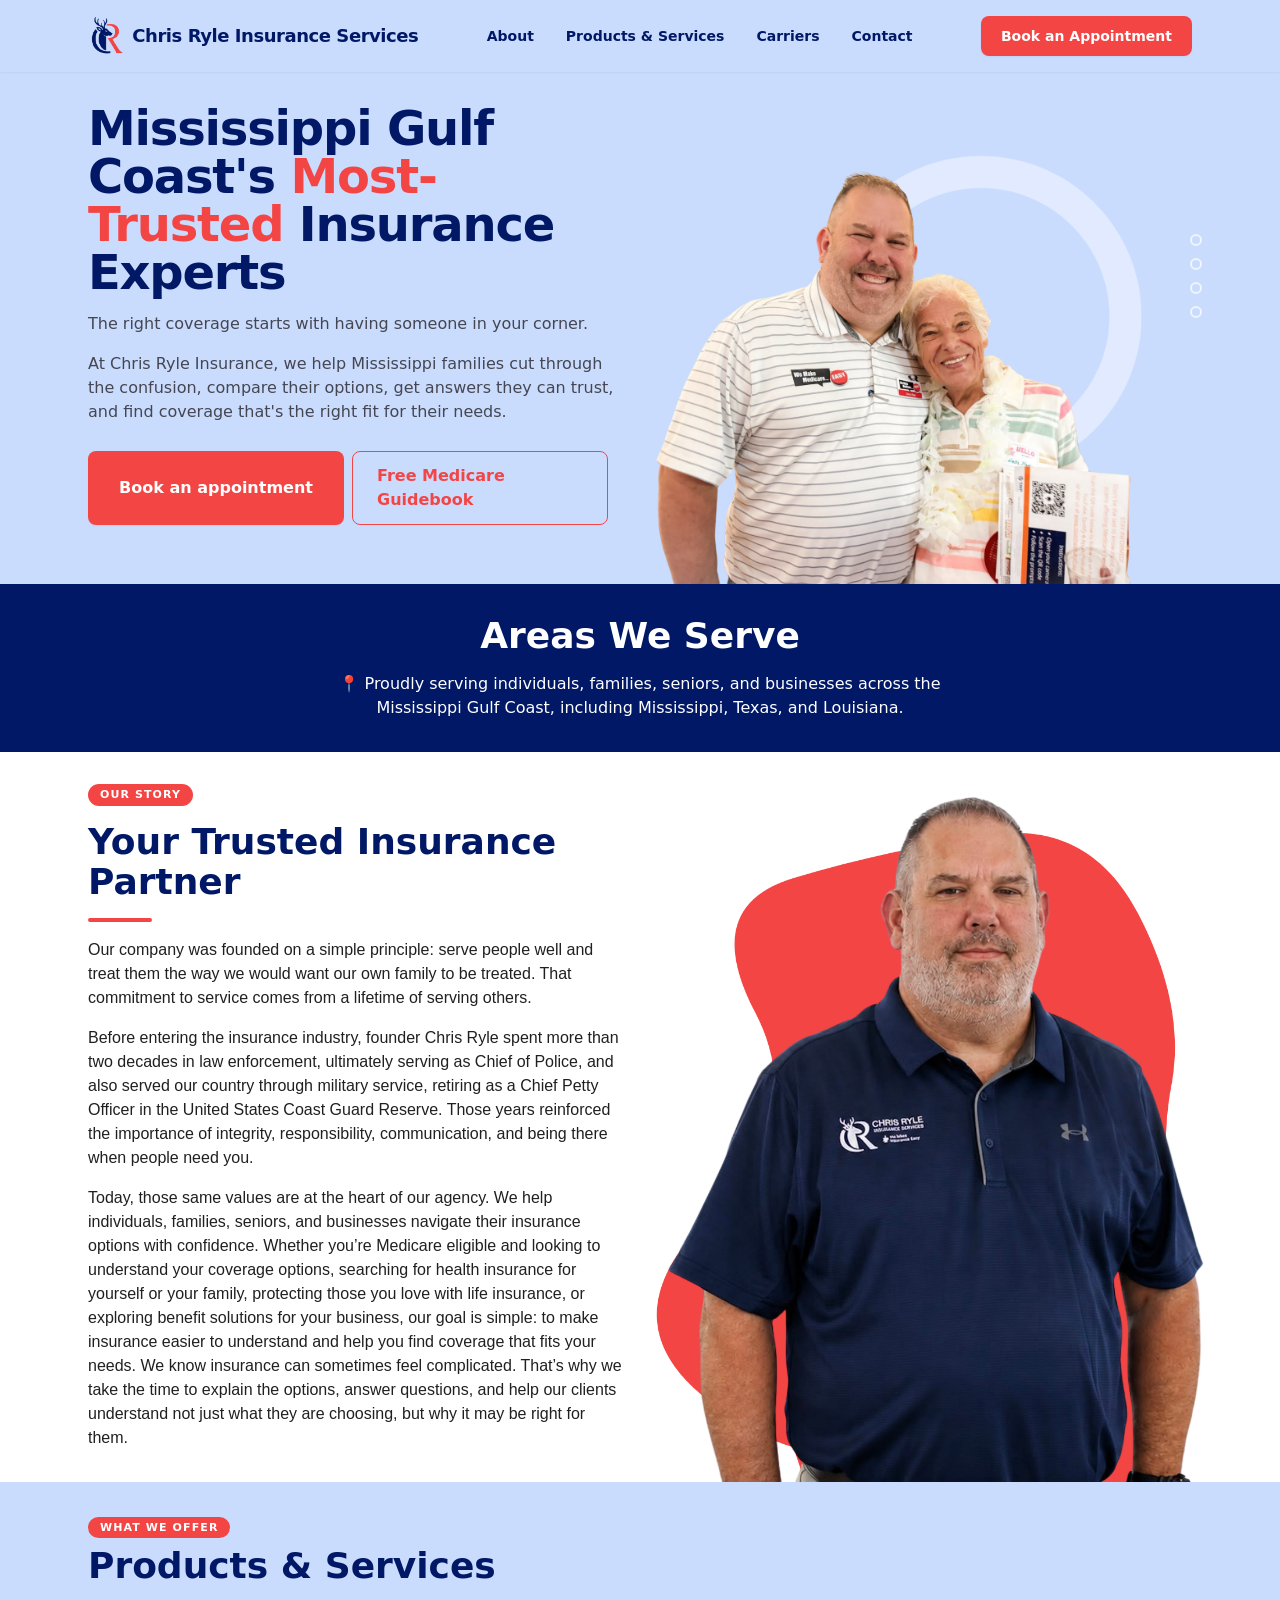
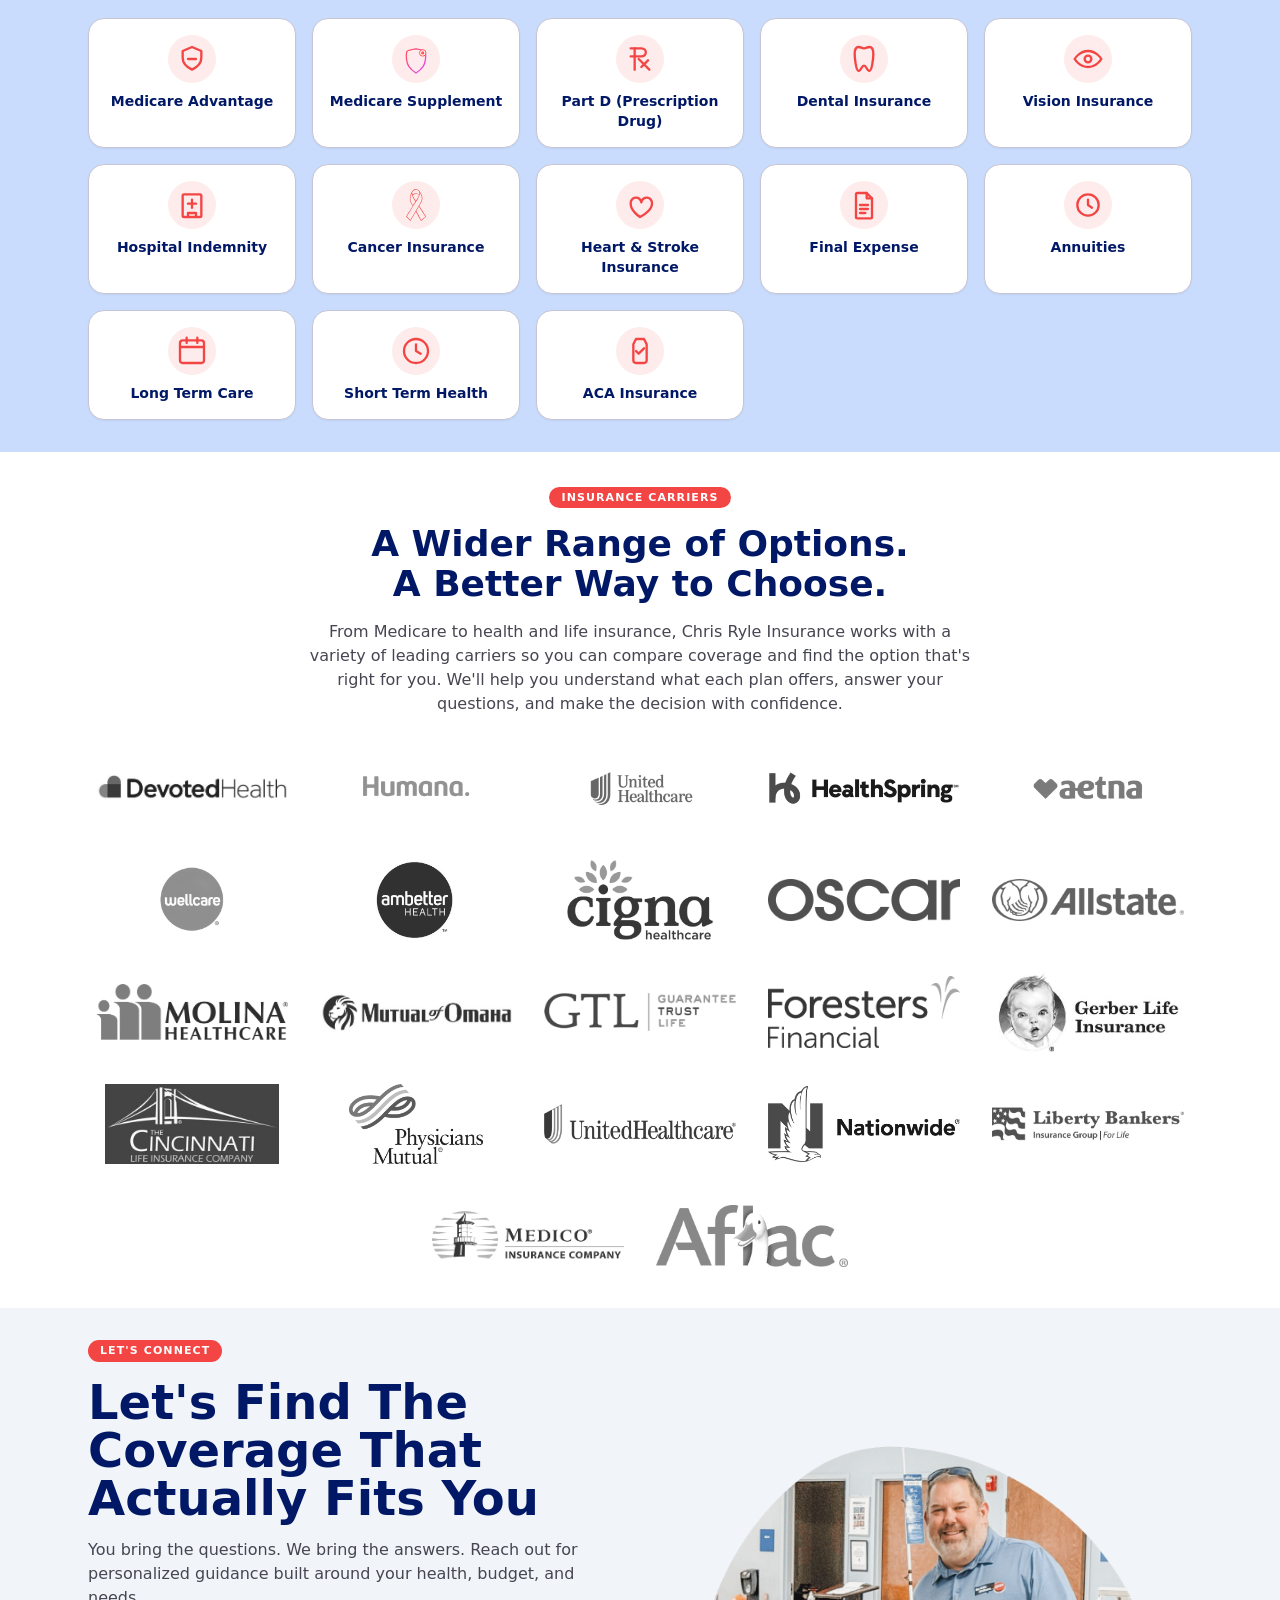
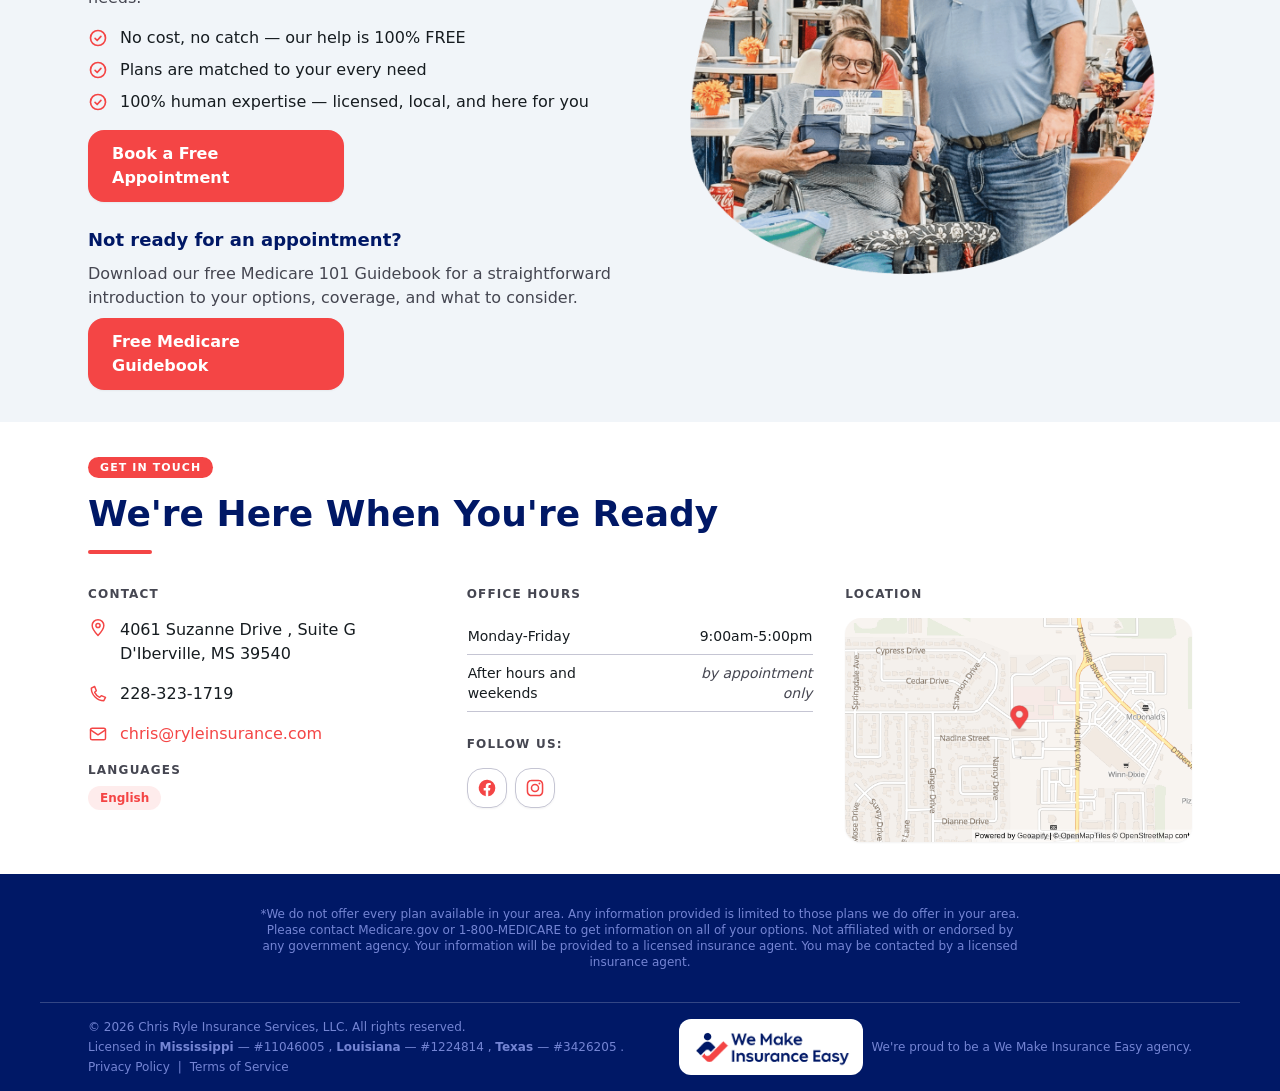
==== commit 17ec4b34: "Implement code changes to enhance functionality and improve performance" ====
--- a/index.html
+++ b/index.html
@@ -87,7 +87,7 @@
 </script> <main> <section data-variant="split" class="bg-primary-fixed " aria-labelledby="hero-heading"> <div class="mx-auto max-w-[theme(spacing.container-max)] px-[theme(spacing.margin-mobile)] py-[theme(spacing.stack-lg)] md:px-[theme(spacing.margin-desktop)] grid items-stretch gap-[theme(spacing.stack-lg)] md:grid-cols-2">  <div class="flex h-full flex-col"> <div class="flex flex-col gap-[theme(spacing.stack-md)]"> <h1 id="hero-heading" class="text-deep-navy text-4xl font-extrabold leading-tight tracking-tight md:text-5xl"> Mississippi Gulf Coast&#39;s <span class="text-coral-accent">Most-Trusted</span>  Insurance Experts </h1>  <p class="text-on-surface-variant max-w-prose ">The right coverage starts with having someone in your corner.</p><p class="text-on-surface-variant max-w-prose ">At Chris Ryle Insurance, we help Mississippi families cut through the confusion, compare their options, get answers they can trust, and find coverage that's the right fit for their needs.</p> </div> <div class="flex flex-1 items-center"> <div class="flex flex-wrap gap-[theme(spacing.stack-sm)]"> <a href="#contact" data-open-modal="appointment-modal" class="bg-coral-accent text-on-secondary inline-flex w-64 items-center justify-center rounded px-6 py-3 font-semibold shadow-sm"> Book an appointment </a> <a href="https://lp.constantcontactpages.com/sl/nwq9eIX/medicare101" data-open-modal="guidebook-modal" class="border-coral-accent text-coral-accent inline-flex w-64 items-center justify-center gap-2 rounded border px-6 py-3 font-semibold">Free Medicare Guidebook </a> </div> </div> </div> <div class="relative z-0 h-[320px] w-[300px] self-end -mb-8 md:h-[480px] md:w-[490px]"> <div aria-hidden="true" class="border-white/60 pointer-events-none absolute -right-8 -top-8 -z-10 h-[193px] w-[193px] rounded-full border-[20px] md:h-[296px] md:w-[296px] md:border-[31px]"></div> <div aria-hidden="true" class="pointer-events-none absolute -right-14 top-[62px] -z-10 flex flex-col gap-3 md:top-[130px]"> <span class="border-white/70 h-3 w-3 rounded-full border-2"></span> <span class="border-white/70 h-3 w-3 rounded-full border-2"></span> <span class="border-white/70 h-3 w-3 rounded-full border-2"></span> <span class="border-white/70 h-3 w-3 rounded-full border-2"></span> </div>  <img src="./assets/media/hero-image3.png" alt="Insurance agent photo" class="h-full w-full object-cover" style="object-position: 100% center;">  </div>  </div> </section> <section id="areas-we-serve" class="bg-deep-navy py-[theme(spacing.stack-lg)] text-center" aria-labelledby="areas-we-serve-heading"> <div class="mx-auto max-w-[theme(spacing.container-max)] px-[theme(spacing.margin-mobile)] md:px-[theme(spacing.margin-desktop)]">  <h2 id="areas-we-serve-heading" class="text-on-primary text-4xl font-bold">Areas We Serve</h2> <p class="text-on-primary mx-auto mt-[theme(spacing.stack-md)] max-w-2xl">📍 Proudly serving individuals, families, seniors, and businesses across the <span class="whitespace-nowrap">Mississippi Gulf Coast</span>, including Mississippi, Texas, and Louisiana.</p>  </div> </section> <section id="about" class="bg-surface-container-lowest py-[theme(spacing.stack-lg)]" aria-labelledby="about-heading"> <div class="mx-auto grid max-w-[theme(spacing.container-max)] gap-[theme(spacing.stack-lg)] px-[theme(spacing.margin-mobile)] md:grid-cols-2 md:px-[theme(spacing.margin-desktop)] items-start"> <div class="flex flex-col gap-[theme(spacing.stack-md)]"> <span data-eyebrow class="bg-coral-accent text-on-secondary w-fit rounded-full px-3 py-1 text-2xs font-semibold uppercase tracking-widest">Our Story</span> <h2 id="about-heading" class="text-deep-navy text-4xl font-bold">Your Trusted Insurance Partner</h2> <div class="bg-coral-accent h-1 w-16 rounded-full" aria-hidden="true"></div> <div class="text-on-surface-b font-[Arial,Helvetica,sans-serif] text-base font-normal leading-6 tracking-normal flex max-w-prose flex-col gap-[theme(spacing.stack-md)]"> <p data-about-para>Our company was founded on a simple principle: serve people well and treat them the way we would want our own family to be treated.
 That commitment to service comes from a lifetime of serving others. </p><p data-about-para>Before entering the insurance industry, founder Chris Ryle spent more than two decades in law enforcement, ultimately serving as Chief of Police, and also served our country through military service, retiring as a Chief Petty Officer in the United States Coast Guard Reserve. Those years reinforced the importance of integrity, responsibility, communication, and being there when people need you.</p><p data-about-para>Today, those same values are at the heart of our agency.
 We help individuals, families, seniors, and businesses navigate their insurance options with confidence. Whether you’re Medicare eligible and looking to understand your coverage options, searching for health insurance for yourself or your family, protecting those you love with life insurance, or exploring benefit solutions for your business, our goal is simple: to make insurance easier to understand and help you find coverage that fits your needs.
-We know insurance can sometimes feel complicated. That’s why we take the time to explain the options, answer questions, and help our clients understand not just what they are choosing, but why it may be right for them.</p> </div> </div> <div class="grid w-[300px] gap-[theme(spacing.stack-md)] -mb-8 md:w-auto md:aspect-square md:self-stretch relative z-0" data-about-collage> <div aria-hidden="true" class="border-white/60 pointer-events-none absolute -right-8 -top-8 -z-10 h-[272px] w-[272px] rounded-full border-[24px] md:h-[408px] md:w-[408px]"></div> <div aria-hidden="true" class="pointer-events-none absolute -right-14 top-[62px] -z-10 flex flex-col gap-3 md:top-[130px]"> <span class="border-white/70 h-3 w-3 rounded-full border-2"></span> <span class="border-white/70 h-3 w-3 rounded-full border-2"></span> <span class="border-white/70 h-3 w-3 rounded-full border-2"></span> <span class="border-white/70 h-3 w-3 rounded-full border-2"></span> </div>  <img data-image src="./assets/media/about-image2.png" alt="Chris Ryle Insurance Services" class="h-full w-full object-cover" style="object-position: 100% center; position: relative; left: -40px; transform: none;"> </div> </div> </section> <section id="services" class="bg-primary-fixed py-[theme(spacing.stack-lg)]" aria-labelledby="services-heading"> <div class="mx-auto max-w-[theme(spacing.container-max)] px-[theme(spacing.margin-mobile)] md:px-[theme(spacing.margin-desktop)]"> <div class> <span data-eyebrow class="bg-coral-accent text-on-secondary w-fit rounded-full px-3 py-1 text-2xs font-semibold uppercase tracking-widest">What We Offer</span> <h2 id="services-heading" class="text-deep-navy mt-[theme(spacing.stack-sm)] text-4xl font-bold mb-[theme(spacing.stack-lg)]"> Products &amp; Services </h2>  </div> <ul class="grid list-none grid-cols-1 justify-center gap-[theme(spacing.stack-md)] sm:grid-cols-2 md:grid-cols-3 lg:grid-cols-4 xl:grid-cols-5"> <li class="mx-auto w-full max-w-[220px]"> <div data-service-card class="bg-surface-container-lowest rounded-lg text-deep-navy flex h-full flex-col items-center gap-[theme(spacing.stack-sm)] border border-[theme(colors.outline-variant)] p-[theme(spacing.stack-md)] text-center shadow-sm"> <span class="bg-coral-accent/10 text-coral-accent flex h-12 w-12 items-center justify-center rounded-full"><svg viewBox="0 0 24 24" fill="none" stroke="currentColor" stroke-width="1.75" stroke-linecap="round" stroke-linejoin="round" aria-hidden="true" class="h-8 w-8"><path d="M12 3l7 3v5c0 4-3 7-7 9-4-2-7-5-7-9V6l7-3z"/><path d="M9 12h6"/></svg></span> <span class="text-sm font-semibold">Medicare Advantage</span> </div> </li><li class="mx-auto w-full max-w-[220px]"> <div data-service-card class="bg-surface-container-lowest rounded-lg text-deep-navy flex h-full flex-col items-center gap-[theme(spacing.stack-sm)] border border-[theme(colors.outline-variant)] p-[theme(spacing.stack-md)] text-center shadow-sm"> <span class="bg-coral-accent/10 text-coral-accent flex h-12 w-12 items-center justify-center rounded-full"><svg xmlns="http://www.w3.org/2000/svg" viewBox="0 0 100 100" aria-hidden="true" class="h-8 w-8"><defs><linearGradient id="medSuppShieldGrad" x1="0%" y1="0%" x2="100%" y2="100%"><stop offset="0%" stop-color="#FF5252"/><stop offset="100%" stop-color="#E040FB"/></linearGradient></defs><circle cx="50" cy="50" r="42" fill="#FFEBEE" opacity="0.8"/><path d="M 50,18 C 50,18 23,22 21,27 C 18,40 20,63 28,74 C 36,85 50,94 50,94 C 50,94 64,85 72,74 C 80,63 82,40 79,27 C 77,22 50,18 50,18 Z" fill="none" stroke="url(#medSuppShieldGrad)" stroke-width="4" stroke-linecap="round" stroke-linejoin="round"/><circle cx="71" cy="31" r="10" fill="#FFFFFF" stroke="#FF5252" stroke-width="3"/><circle cx="71" cy="31" r="5" fill="#FF5252"/></svg></span> <span class="text-sm font-semibold">Medicare Supplement</span> </div> </li><li class="mx-auto w-full max-w-[220px]"> <div data-service-card class="bg-surface-container-lowest rounded-lg text-deep-navy flex h-full flex-col items-center gap-[theme(spacing.stack-sm)] border border-[theme(colors.outline-variant)] p-[theme(spacing.stack-md)] text-center shadow-sm"> <span class="bg-coral-accent/10 text-coral-accent flex h-12 w-12 items-center justify-center rounded-full"><svg viewBox="0 0 24 24" fill="none" stroke="currentColor" stroke-width="1.75" stroke-linecap="round" stroke-linejoin="round" aria-hidden="true" class="h-8 w-8"><path d="M 5,4 L 13,4 C 17.5,4 17.5,10 13,10 L 5,10"/><path d="M 8,4 L 8,20"/><path d="M 11,12 L 19,20"/><path d="M 18,13 L 13,18"/></svg></span> <span class="text-sm font-semibold">Part D (Prescription Drug)</span> </div> </li><li class="mx-auto w-full max-w-[220px]"> <div data-service-card class="bg-surface-container-lowest rounded-lg text-deep-navy flex h-full flex-col items-center gap-[theme(spacing.stack-sm)] border border-[theme(colors.outline-variant)] p-[theme(spacing.stack-md)] text-center shadow-sm"> <span class="bg-coral-accent/10 text-coral-accent flex h-12 w-12 items-center justify-center rounded-full"><svg viewBox="0 0 24 24" fill="none" stroke="currentColor" stroke-width="1.75" stroke-linecap="round" stroke-linejoin="round" aria-hidden="true" class="h-8 w-8"><path d="M8 3c-2 0-3 2-3 5s1 13 3 13 2-4 4-4 2 4 4 4 3-10 3-13-1-5-3-5-2 1-4 1-2-1-4-1z"/></svg></span> <span class="text-sm font-semibold">Dental Insurance</span> </div> </li><li class="mx-auto w-full max-w-[220px]"> <div data-service-card class="bg-surface-container-lowest rounded-lg text-deep-navy flex h-full flex-col items-center gap-[theme(spacing.stack-sm)] border border-[theme(colors.outline-variant)] p-[theme(spacing.stack-md)] text-center shadow-sm"> <span class="bg-coral-accent/10 text-coral-accent flex h-12 w-12 items-center justify-center rounded-full"><svg viewBox="0 0 24 24" fill="none" stroke="currentColor" stroke-width="1.75" stroke-linecap="round" stroke-linejoin="round" aria-hidden="true" class="h-8 w-8"><path d="M2 12s3.5-6 10-6 10 6 10 6-3.5 6-10 6-10-6-10-6z"/><circle cx="12" cy="12" r="2.5"/></svg></span> <span class="text-sm font-semibold">Vision Insurance</span> </div> </li><li class="mx-auto w-full max-w-[220px]"> <div data-service-card class="bg-surface-container-lowest rounded-lg text-deep-navy flex h-full flex-col items-center gap-[theme(spacing.stack-sm)] border border-[theme(colors.outline-variant)] p-[theme(spacing.stack-md)] text-center shadow-sm"> <span class="bg-coral-accent/10 text-coral-accent flex h-12 w-12 items-center justify-center rounded-full"><svg viewBox="0 0 24 24" fill="none" stroke="currentColor" stroke-width="1.75" stroke-linecap="round" stroke-linejoin="round" aria-hidden="true" class="h-8 w-8"><rect x="5" y="4" width="14" height="17" rx="1"/><path d="M12 8v6M9 11h6"/><path d="M9 21v-3h6v3"/></svg></span> <span class="text-sm font-semibold">Hospital Indemnity</span> </div> </li><li class="mx-auto w-full max-w-[220px]"> <div data-service-card class="bg-surface-container-lowest rounded-lg text-deep-navy flex h-full flex-col items-center gap-[theme(spacing.stack-sm)] border border-[theme(colors.outline-variant)] p-[theme(spacing.stack-md)] text-center shadow-sm"> <span class="bg-coral-accent/10 text-coral-accent flex h-12 w-12 items-center justify-center rounded-full"><svg viewBox="294 118 606 968" fill="currentColor" aria-hidden="true" class="h-8 w-8"><path fill-rule="evenodd" d="M 431.28 1078.99 C 432.69 1077.89, 435.59 1073.95, 437.74 1070.24 C 446.47 1055.17, 569.63 842.97, 581.09 823.26 C 590.55 807.00, 593.71 802.31, 594.57 803.26 C 595.19 803.94, 606.51 824.08, 619.73 848.00 C 717.24 1024.55, 746.41 1076.79, 748.60 1078.75 C 754.20 1083.77, 751.28 1086.04, 827.48 1017.46 C 867.69 981.27, 898.51 952.80, 899.07 951.32 C 899.61 949.90, 899.76 947.83, 899.41 946.72 C 898.76 944.68, 888.38 928.64, 764.11 737.59 C 725.50 678.23, 694.13 629.10, 694.40 628.39 C 694.67 627.69, 709.84 601.77, 728.12 570.81 C 746.39 539.84, 764.15 508.65, 767.59 501.50 C 792.70 449.25, 797.62 389.63, 781.43 333.88 C 775.05 311.92, 756.53 267.73, 740.27 235.65 C 724.05 203.67, 711.14 185.99, 685.05 160.00 C 664.15 139.19, 644.94 127.80, 620.83 121.93 C 608.34 118.89, 585.66 118.63, 573.00 121.38 C 548.83 126.63, 527.82 138.44, 507.31 158.32 C 463.48 200.77, 434.23 268.64, 418.44 364.50 C 408.50 424.91, 408.44 448.05, 418.17 482.49 C 431.14 528.40, 456.10 575.97, 488.44 616.45 C 493.65 622.98, 497.64 628.81, 497.29 629.41 C 496.71 630.40, 359.45 849.85, 316.81 917.95 C 302.84 940.26, 299.00 947.13, 299.00 949.78 C 299.00 953.70, 294.18 948.50, 371.81 1028.20 C 399.51 1056.63, 422.70 1080.11, 423.34 1080.37 C 425.89 1081.41, 428.86 1080.90, 431.28 1078.99 Z M 388.00 1020.30 C 367.93 999.63, 343.96 974.95, 334.75 965.46 L 318.00 948.20 L 368.65 867.35 C 396.50 822.88, 439.18 754.77, 463.48 716.00 C 487.78 677.23, 527.38 614.00, 551.48 575.50 C 575.57 537.00, 600.57 497.85, 607.02 488.50 C 656.62 416.67, 687.16 358.41, 703.49 304.50 C 710.46 281.48, 713.57 265.10, 715.34 242.00 L 716.53 226.50 L 725.66 244.50 C 736.11 265.13, 743.09 280.67, 752.88 305.22 C 768.66 344.74, 773.17 365.93, 773.09 400.00 C 773.01 433.02, 765.99 464.55, 752.03 494.60 C 749.96 499.05, 730.95 532.13, 709.77 568.10 C 688.60 604.07, 652.47 665.90, 629.49 705.50 C 561.50 822.64, 507.90 915.11, 466.02 987.50 C 444.38 1024.90, 426.19 1056.04, 425.59 1056.70 C 424.77 1057.59, 415.38 1048.50, 388.00 1020.30 Z M 710.57 976.73 C 685.86 932.06, 651.74 870.40, 634.76 839.72 L 603.89 783.94 L 643.55 715.47 C 665.36 677.81, 683.57 647.00, 684.01 647.00 C 684.45 647.00, 723.65 706.74, 771.10 779.75 C 818.56 852.76, 862.47 920.25, 868.67 929.73 L 879.94 946.97 L 818.37 1002.48 C 784.51 1033.02, 756.51 1057.99, 756.15 1057.98 C 755.79 1057.98, 735.28 1021.41, 710.57 976.73 Z M 506.49 611.66 C 505.95 610.92, 501.62 605.18, 496.89 598.91 C 468.99 561.97, 448.22 522.03, 435.97 481.76 C 429.54 460.64, 427.66 447.60, 428.29 428.50 C 429.42 394.46, 439.61 335.81, 451.65 294.08 C 455.82 279.64, 464.38 255.42, 465.91 253.75 C 466.29 253.34, 467.82 258.63, 469.33 265.51 C 477.26 301.81, 492.01 341.05, 514.97 386.94 C 531.86 420.70, 553.42 458.66, 571.67 486.79 C 575.70 493.00, 579.00 498.34, 579.00 498.65 C 579.00 499.22, 508.03 613.00, 507.68 613.00 C 507.57 613.00, 507.04 612.40, 506.49 611.66 Z M 585.60 476.62 C 576.02 461.57, 557.43 429.97, 548.45 413.50 C 528.13 376.20, 504.74 325.03, 498.63 304.50 C 498.13 302.84, 499.67 301.44, 507.77 296.17 C 549.90 268.76, 603.72 262.57, 651.31 279.67 C 664.02 284.24, 687.00 296.65, 687.00 298.95 C 687.00 300.05, 680.10 320.17, 676.70 329.00 C 665.37 358.39, 645.21 397.60, 623.84 431.79 C 612.88 449.33, 591.42 481.64, 590.29 482.29 C 589.86 482.54, 587.75 479.99, 585.60 476.62 Z M 490.09 278.25 C 485.60 263.09, 480.99 236.40, 481.01 225.70 C 481.02 217.46, 499.75 190.14, 517.48 172.50 C 536.16 153.92, 556.06 142.62, 578.50 137.85 C 588.40 135.75, 607.00 136.25, 617.50 138.90 C 627.66 141.47, 643.87 148.79, 652.63 154.77 C 667.17 164.70, 688.16 185.93, 691.99 194.59 C 696.15 204.01, 697.50 213.60, 697.48 233.50 C 697.46 248.87, 697.02 254.99, 695.15 265.50 C 693.88 272.65, 692.51 278.84, 692.10 279.27 C 691.70 279.69, 685.32 276.96, 677.93 273.21 C 655.84 261.98, 636.44 256.26, 612.44 253.90 C 598.59 252.54, 577.61 253.25, 564.78 255.52 C 542.49 259.45, 517.73 269.01, 499.72 280.63 C 495.99 283.03, 492.75 285.00, 492.51 285.00 C 492.28 285.00, 491.19 281.96, 490.09 278.25 Z"/></svg></span> <span class="text-sm font-semibold">Cancer Insurance</span> </div> </li><li class="mx-auto w-full max-w-[220px]"> <div data-service-card class="bg-surface-container-lowest rounded-lg text-deep-navy flex h-full flex-col items-center gap-[theme(spacing.stack-sm)] border border-[theme(colors.outline-variant)] p-[theme(spacing.stack-md)] text-center shadow-sm"> <span class="bg-coral-accent/10 text-coral-accent flex h-12 w-12 items-center justify-center rounded-full"><svg viewBox="0 0 24 24" fill="none" stroke="currentColor" stroke-width="1.75" stroke-linecap="round" stroke-linejoin="round" aria-hidden="true" class="h-8 w-8"><path d="M12 21s-7-4.5-7-10a4 4 0 018-1 4 4 0 018 1c0 5.5-9 10-9 10z"/></svg></span> <span class="text-sm font-semibold">Heart &amp; Stroke Insurance</span> </div> </li><li class="mx-auto w-full max-w-[220px]"> <div data-service-card class="bg-surface-container-lowest rounded-lg text-deep-navy flex h-full flex-col items-center gap-[theme(spacing.stack-sm)] border border-[theme(colors.outline-variant)] p-[theme(spacing.stack-md)] text-center shadow-sm"> <span class="bg-coral-accent/10 text-coral-accent flex h-12 w-12 items-center justify-center rounded-full"><svg viewBox="0 0 24 24" fill="none" stroke="currentColor" stroke-width="1.75" stroke-linecap="round" stroke-linejoin="round" aria-hidden="true" class="h-8 w-8"><path d="M7 3h7l4 4v14a1 1 0 01-1 1H7a1 1 0 01-1-1V4a1 1 0 011-1z"/><path d="M14 3v4h4"/><path d="M9 12h6M9 15h6M9 18h4"/></svg></span> <span class="text-sm font-semibold">Final Expense</span> </div> </li><li class="mx-auto w-full max-w-[220px]"> <div data-service-card class="bg-surface-container-lowest rounded-lg text-deep-navy flex h-full flex-col items-center gap-[theme(spacing.stack-sm)] border border-[theme(colors.outline-variant)] p-[theme(spacing.stack-md)] text-center shadow-sm"> <span class="bg-coral-accent/10 text-coral-accent flex h-12 w-12 items-center justify-center rounded-full"><svg viewBox="0 0 24 24" fill="none" stroke="currentColor" stroke-width="1.75" stroke-linecap="round" stroke-linejoin="round" aria-hidden="true" class="h-8 w-8"><circle cx="12" cy="12" r="8"/><path d="M12 8v4l3 2"/></svg></span> <span class="text-sm font-semibold">Annuities</span> </div> </li><li class="mx-auto w-full max-w-[220px]"> <div data-service-card class="bg-surface-container-lowest rounded-lg text-deep-navy flex h-full flex-col items-center gap-[theme(spacing.stack-sm)] border border-[theme(colors.outline-variant)] p-[theme(spacing.stack-md)] text-center shadow-sm"> <span class="bg-coral-accent/10 text-coral-accent flex h-12 w-12 items-center justify-center rounded-full"><svg viewBox="0 0 24 24" fill="none" stroke="currentColor" stroke-width="1.75" stroke-linecap="round" stroke-linejoin="round" aria-hidden="true" class="h-8 w-8"><rect x="3" y="4" width="18" height="17" rx="2"/><path d="M3 9h18M8 2v4M16 2v4"/></svg></span> <span class="text-sm font-semibold">Long Term Care</span> </div> </li><li class="mx-auto w-full max-w-[220px]"> <div data-service-card class="bg-surface-container-lowest rounded-lg text-deep-navy flex h-full flex-col items-center gap-[theme(spacing.stack-sm)] border border-[theme(colors.outline-variant)] p-[theme(spacing.stack-md)] text-center shadow-sm"> <span class="bg-coral-accent/10 text-coral-accent flex h-12 w-12 items-center justify-center rounded-full"><svg viewBox="0 0 24 24" fill="none" stroke="currentColor" stroke-width="1.75" stroke-linecap="round" stroke-linejoin="round" aria-hidden="true" class="h-8 w-8"><circle cx="12" cy="12" r="9"/><path d="M12 7v5l3.5 2"/></svg></span> <span class="text-sm font-semibold">Short Term Health</span> </div> </li><li class="mx-auto w-full max-w-[220px]"> <div data-service-card class="bg-surface-container-lowest rounded-lg text-deep-navy flex h-full flex-col items-center gap-[theme(spacing.stack-sm)] border border-[theme(colors.outline-variant)] p-[theme(spacing.stack-md)] text-center shadow-sm"> <span class="bg-coral-accent/10 text-coral-accent flex h-12 w-12 items-center justify-center rounded-full"><svg viewBox="0 0 24 24" fill="none" stroke="currentColor" stroke-width="1.75" stroke-linecap="round" stroke-linejoin="round" aria-hidden="true" class="h-8 w-8"><path d="M9 3h6l2 4v12a2 2 0 01-2 2H9a2 2 0 01-2-2V7l2-4z"/><path d="M9 12l2 2 4-4"/></svg></span> <span class="text-sm font-semibold">ACA Insurance</span> </div> </li> </ul> </div> </section> <section id="carriers-heading" class="bg-surface-container-lowest py-[theme(spacing.stack-lg)]" aria-labelledby="carriers-title"><div class="mx-auto max-w-[theme(spacing.container-max)] px-[theme(spacing.margin-mobile)] text-center md:px-[theme(spacing.margin-desktop)]"><span data-eyebrow class="bg-coral-accent text-on-secondary w-fit rounded-full px-3 py-1 text-2xs font-semibold uppercase tracking-widest">Insurance Carriers</span><h2 id="carriers-title" class="text-deep-navy mx-auto mt-[theme(spacing.stack-md)] max-w-2xl text-4xl font-bold">A Wider Range of Options.<br>A Better Way to Choose.</h2><p class="text-on-surface-variant mx-auto mt-[theme(spacing.stack-md)] max-w-2xl">From Medicare to health and life insurance, Chris Ryle Insurance works with a variety of leading carriers so you can compare coverage and find the option that&#39;s right for you. We&#39;ll help you understand what each plan offers, answer your questions, and make the decision with confidence.</p><ul class="mt-[theme(spacing.stack-lg)] flex list-none flex-wrap items-center justify-center gap-x-[theme(spacing.stack-lg)] gap-y-[theme(spacing.stack-lg)]"><li data-carrier class="flex h-16 w-40 items-center justify-center md:h-20 md:w-48"><img src="./assets/media/Devoted_Health.png" alt="devoted health" class="h-full w-full object-contain grayscale transition hover:grayscale-0"></li><li data-carrier class="flex h-16 w-40 items-center justify-center md:h-20 md:w-48"><img src="./assets/media/humana-2.png" alt="Humana logo" class="h-full w-full object-contain grayscale transition hover:grayscale-0"></li><li data-carrier class="flex h-16 w-40 items-center justify-center md:h-20 md:w-48"><img src="./assets/media/unitedhealthcare.png" alt="UnitedHealthcare logo" class="h-full w-full object-contain grayscale transition hover:grayscale-0"></li><li data-carrier class="flex h-16 w-40 items-center justify-center md:h-20 md:w-48"><img src="./assets/media/HealthSpring.png" alt="HealthSpring" class="h-full w-full object-contain grayscale transition hover:grayscale-0"></li><li data-carrier class="flex h-16 w-40 items-center justify-center md:h-20 md:w-48"><img src="./assets/media/aetna.png" alt="Aetna logo" class="h-full w-full object-contain grayscale transition hover:grayscale-0"></li><li data-carrier class="flex h-16 w-40 items-center justify-center md:h-20 md:w-48"><img src="./assets/media/wellcare.png" alt="Wellcare logo" class="h-full w-full object-contain grayscale transition hover:grayscale-0"></li><li data-carrier class="flex h-16 w-40 items-center justify-center md:h-20 md:w-48"><img src="./assets/media/Ambetter_Health.png" alt="Ambetter Health" class="h-full w-full object-contain grayscale transition hover:grayscale-0"></li><li data-carrier class="flex h-16 w-40 items-center justify-center md:h-20 md:w-48"><img src="./assets/media/Cigna_Healthcare-1.png" alt="Cigna" class="h-full w-full object-contain grayscale transition hover:grayscale-0"></li><li data-carrier class="flex h-16 w-40 items-center justify-center md:h-20 md:w-48"><img src="./assets/media/Oscar_Health.png" alt="Oscar Health" class="h-full w-full object-contain grayscale transition hover:grayscale-0"></li><li data-carrier class="flex h-16 w-40 items-center justify-center md:h-20 md:w-48"><img src="./assets/media/Allstate.png" alt="Allstate" class="h-full w-full object-contain grayscale transition hover:grayscale-0"></li><li data-carrier class="flex h-16 w-40 items-center justify-center md:h-20 md:w-48"><img src="./assets/media/Molina_Healthcare.png" alt="Molina" class="h-full w-full object-contain grayscale transition hover:grayscale-0"></li><li data-carrier class="flex h-16 w-40 items-center justify-center md:h-20 md:w-48"><img src="./assets/media/Mutual_of_Omaha.png" alt="Mutual of Omaha" class="h-full w-full object-contain grayscale transition hover:grayscale-0"></li><li data-carrier class="flex h-16 w-40 items-center justify-center md:h-20 md:w-48"><img src="./assets/media/Guarantee_Trust_Life.png" alt="Guarantee Trust Life" class="h-full w-full object-contain grayscale transition hover:grayscale-0"></li><li data-carrier class="flex h-16 w-40 items-center justify-center md:h-20 md:w-48"><img src="./assets/media/Foresters_Financial.png" alt="Foresters Financial Insurance" class="h-full w-full object-contain grayscale transition hover:grayscale-0"></li><li data-carrier class="flex h-16 w-40 items-center justify-center md:h-20 md:w-48"><img src="./assets/media/Gerber_Life.png" alt="Gerber Life Insurance" class="h-full w-full object-contain grayscale transition hover:grayscale-0"></li><li data-carrier class="flex h-16 w-40 items-center justify-center md:h-20 md:w-48"><img src="./assets/media/Cincinnati_Life.png" alt="Cincinnati Life" class="h-full w-full object-contain grayscale transition hover:grayscale-0"></li><li data-carrier class="flex h-16 w-40 items-center justify-center md:h-20 md:w-48"><img src="./assets/media/Physicians_Mutual.png" alt="Physicians Mutual" class="h-full w-full object-contain grayscale transition hover:grayscale-0"></li><li data-carrier class="flex h-16 w-40 items-center justify-center md:h-20 md:w-48"><img src="./assets/media/UnitedHealthOne_UHOne_Current.png" alt="United Health One" class="h-full w-full object-contain grayscale transition hover:grayscale-0"></li><li data-carrier class="flex h-16 w-40 items-center justify-center md:h-20 md:w-48"><img src="./assets/media/Nationwide.png" alt="Nationwide" class="h-full w-full object-contain grayscale transition hover:grayscale-0"></li><li data-carrier class="flex h-16 w-40 items-center justify-center md:h-20 md:w-48"><img src="./assets/media/Liberty_Bankers.png" alt="Liberty Bankers" class="h-full w-full object-contain grayscale transition hover:grayscale-0"></li><li data-carrier class="flex h-16 w-40 items-center justify-center md:h-20 md:w-48"><img src="./assets/media/Medico_Insurance.png" alt="Medico" class="h-full w-full object-contain grayscale transition hover:grayscale-0"></li><li data-carrier class="flex h-16 w-40 items-center justify-center md:h-20 md:w-48"><img src="./assets/media/Aflac.png" alt="AFLAC" class="h-full w-full object-contain grayscale transition hover:grayscale-0"></li></ul></div></section> <section id="get-in-touch" data-contact-mode="booking" class="bg-surface-tint-b py-[theme(spacing.stack-lg)]" aria-labelledby="connect-heading"> <div class="mx-auto grid max-w-[theme(spacing.container-max)] items-center gap-[theme(spacing.stack-lg)] px-[theme(spacing.margin-mobile)] md:grid-cols-2 md:px-[theme(spacing.margin-desktop)]"> <!-- Left: the pitch --> <div class="flex flex-col gap-[theme(spacing.stack-md)]"> <span data-eyebrow class="bg-coral-accent text-on-secondary w-fit rounded-full px-3 py-1 text-2xs font-semibold uppercase tracking-widest">Let&#39;s Connect</span> <h2 id="connect-heading" class="text-deep-navy text-4xl font-bold md:text-5xl"> Let&#39;s Find The Coverage That Actually Fits You </h2> <p class="text-on-surface-variant max-w-prose">You bring the questions. We bring the answers. Reach out for personalized guidance built around your health, budget, and needs.</p> <ul class="flex list-none flex-col gap-[theme(spacing.stack-sm)]"> <li class="flex items-center gap-3"> <svg viewBox="0 0 24 24" fill="none" stroke="currentColor" stroke-width="2" stroke-linecap="round" stroke-linejoin="round" aria-hidden="true" class="text-coral-accent h-5 w-5 shrink-0"> <circle cx="12" cy="12" r="9"></circle> <path d="M8.5 12.5l2.5 2.5 4.5-5"></path> </svg> <span class="text-on-surface">No cost, no catch — our help is 100% FREE</span> </li><li class="flex items-center gap-3"> <svg viewBox="0 0 24 24" fill="none" stroke="currentColor" stroke-width="2" stroke-linecap="round" stroke-linejoin="round" aria-hidden="true" class="text-coral-accent h-5 w-5 shrink-0"> <circle cx="12" cy="12" r="9"></circle> <path d="M8.5 12.5l2.5 2.5 4.5-5"></path> </svg> <span class="text-on-surface">Plans are matched to your every need</span> </li><li class="flex items-center gap-3"> <svg viewBox="0 0 24 24" fill="none" stroke="currentColor" stroke-width="2" stroke-linecap="round" stroke-linejoin="round" aria-hidden="true" class="text-coral-accent h-5 w-5 shrink-0"> <circle cx="12" cy="12" r="9"></circle> <path d="M8.5 12.5l2.5 2.5 4.5-5"></path> </svg> <span class="text-on-surface">100% human expertise — licensed, local, and here for you</span> </li> </ul><div><a href="#contact" data-open-modal="appointment-modal" class="bg-coral-accent text-on-secondary inline-flex w-64 items-center justify-center gap-2 rounded-lg px-6 py-3 font-semibold shadow-sm">Book a Free Appointment</a></div> <div class="mt-[theme(spacing.stack-sm)] flex flex-col gap-[theme(spacing.stack-sm)]"> <p class="text-deep-navy text-lg font-bold">Not ready for an appointment?</p> <p class="text-on-surface-variant">Download our free Medicare 101 Guidebook for a straightforward introduction to your options, coverage, and what to consider.</p> <div class="flex flex-wrap gap-[theme(spacing.stack-sm)]"> <a href="https://lp.constantcontactpages.com/sl/nwq9eIX/medicare101" target="_blank" rel="noopener noreferrer" data-open-modal="guidebook-modal" class="bg-coral-accent text-on-secondary inline-flex w-64 items-center justify-center gap-2 rounded-lg px-6 py-3 font-semibold shadow-sm"> Free Medicare Guidebook </a></div> </div> </div> <!-- Right: photo --> <img src="./assets/media/chris%20and%20medicare%20customer.png" alt="Chris Ryle with a Medicare customer" class="h-full w-full object-contain"> </div> </section> <section id="contact" class="bg-surface-container-lowest py-[theme(spacing.stack-lg)]" aria-labelledby="find-me-heading"> <div class="mx-auto max-w-[theme(spacing.container-max)] px-[theme(spacing.margin-mobile)] md:px-[theme(spacing.margin-desktop)]"> <span data-eyebrow class="bg-coral-accent text-on-secondary w-fit rounded-full px-3 py-1 text-2xs font-semibold uppercase tracking-widest">Get in Touch</span> <h2 id="find-me-heading" class="text-deep-navy mt-[theme(spacing.stack-md)] text-4xl font-bold">We&#39;re Here When You&#39;re Ready</h2> <div class="bg-coral-accent mt-[theme(spacing.stack-md)] h-1 w-16 rounded-full" aria-hidden="true"></div> <div class="mt-[theme(spacing.stack-lg)] grid gap-[theme(spacing.stack-lg)] md:grid-cols-3"> <div class="flex flex-col gap-[theme(spacing.stack-md)]"> <h3 class="text-on-surface-variant text-xs font-bold uppercase tracking-widest">Contact</h3> <div class="flex items-start gap-3"> <svg viewBox="0 0 24 24" fill="none" stroke="currentColor" stroke-width="1.75" stroke-linecap="round" stroke-linejoin="round" aria-hidden="true" class="text-coral-accent h-5 w-5 shrink-0"> <path d="M12 21s7-7.5 7-12a7 7 0 10-14 0c0 4.5 7 12 7 12z"></path> <circle cx="12" cy="9" r="2.5"></circle> </svg> <address data-office-address class="text-on-surface not-italic" itemscope itemtype="https://schema.org/PostalAddress"> <span itemprop="streetAddress" data-street>4061 Suzanne Drive</span><span data-suite>
+We know insurance can sometimes feel complicated. That’s why we take the time to explain the options, answer questions, and help our clients understand not just what they are choosing, but why it may be right for them.</p> </div> </div> <div class="grid w-[300px] gap-[theme(spacing.stack-md)] -mb-8 md:w-auto md:aspect-square md:self-stretch relative z-0" data-about-collage> <div aria-hidden="true" class="border-white/60 pointer-events-none absolute -right-8 -top-8 -z-10 h-[272px] w-[272px] rounded-full border-[24px] md:h-[408px] md:w-[408px]"></div> <div aria-hidden="true" class="pointer-events-none absolute -right-14 top-[62px] -z-10 flex flex-col gap-3 md:top-[130px]"> <span class="border-white/70 h-3 w-3 rounded-full border-2"></span> <span class="border-white/70 h-3 w-3 rounded-full border-2"></span> <span class="border-white/70 h-3 w-3 rounded-full border-2"></span> <span class="border-white/70 h-3 w-3 rounded-full border-2"></span> </div>  <img data-image src="./assets/media/about-image2.png" alt="Chris Ryle Insurance Services" class="h-full w-full object-cover" style="object-position: 100% center; position: relative; left: -60px; transform: none;"> </div> </div> </section> <section id="services" class="bg-primary-fixed py-[theme(spacing.stack-lg)]" aria-labelledby="services-heading"> <div class="mx-auto max-w-[theme(spacing.container-max)] px-[theme(spacing.margin-mobile)] md:px-[theme(spacing.margin-desktop)]"> <div class> <span data-eyebrow class="bg-coral-accent text-on-secondary w-fit rounded-full px-3 py-1 text-2xs font-semibold uppercase tracking-widest">What We Offer</span> <h2 id="services-heading" class="text-deep-navy mt-[theme(spacing.stack-sm)] text-4xl font-bold mb-[theme(spacing.stack-lg)]"> Products &amp; Services </h2>  </div> <ul class="grid list-none grid-cols-1 justify-center gap-[theme(spacing.stack-md)] sm:grid-cols-2 md:grid-cols-3 lg:grid-cols-4 xl:grid-cols-5"> <li class="mx-auto w-full max-w-[220px]"> <div data-service-card class="bg-surface-container-lowest rounded-lg text-deep-navy flex h-full flex-col items-center gap-[theme(spacing.stack-sm)] border border-[theme(colors.outline-variant)] p-[theme(spacing.stack-md)] text-center shadow-sm"> <span class="bg-coral-accent/10 text-coral-accent flex h-12 w-12 items-center justify-center rounded-full"><svg viewBox="0 0 24 24" fill="none" stroke="currentColor" stroke-width="1.75" stroke-linecap="round" stroke-linejoin="round" aria-hidden="true" class="h-8 w-8"><path d="M12 3l7 3v5c0 4-3 7-7 9-4-2-7-5-7-9V6l7-3z"/><path d="M9 12h6"/></svg></span> <span class="text-sm font-semibold">Medicare Advantage</span> </div> </li><li class="mx-auto w-full max-w-[220px]"> <div data-service-card class="bg-surface-container-lowest rounded-lg text-deep-navy flex h-full flex-col items-center gap-[theme(spacing.stack-sm)] border border-[theme(colors.outline-variant)] p-[theme(spacing.stack-md)] text-center shadow-sm"> <span class="bg-coral-accent/10 text-coral-accent flex h-12 w-12 items-center justify-center rounded-full"><svg xmlns="http://www.w3.org/2000/svg" viewBox="0 0 100 100" aria-hidden="true" class="h-8 w-8"><defs><linearGradient id="medSuppShieldGrad" x1="0%" y1="0%" x2="100%" y2="100%"><stop offset="0%" stop-color="#FF5252"/><stop offset="100%" stop-color="#E040FB"/></linearGradient></defs><circle cx="50" cy="50" r="42" fill="#FFEBEE" opacity="0.8"/><path d="M 50,18 C 50,18 23,22 21,27 C 18,40 20,63 28,74 C 36,85 50,94 50,94 C 50,94 64,85 72,74 C 80,63 82,40 79,27 C 77,22 50,18 50,18 Z" fill="none" stroke="url(#medSuppShieldGrad)" stroke-width="4" stroke-linecap="round" stroke-linejoin="round"/><circle cx="71" cy="31" r="10" fill="#FFFFFF" stroke="#FF5252" stroke-width="3"/><circle cx="71" cy="31" r="5" fill="#FF5252"/></svg></span> <span class="text-sm font-semibold">Medicare Supplement</span> </div> </li><li class="mx-auto w-full max-w-[220px]"> <div data-service-card class="bg-surface-container-lowest rounded-lg text-deep-navy flex h-full flex-col items-center gap-[theme(spacing.stack-sm)] border border-[theme(colors.outline-variant)] p-[theme(spacing.stack-md)] text-center shadow-sm"> <span class="bg-coral-accent/10 text-coral-accent flex h-12 w-12 items-center justify-center rounded-full"><svg viewBox="0 0 24 24" fill="none" stroke="currentColor" stroke-width="1.75" stroke-linecap="round" stroke-linejoin="round" aria-hidden="true" class="h-8 w-8"><path d="M 5,4 L 13,4 C 17.5,4 17.5,10 13,10 L 5,10"/><path d="M 8,4 L 8,20"/><path d="M 11,12 L 19,20"/><path d="M 18,13 L 13,18"/></svg></span> <span class="text-sm font-semibold">Part D (Prescription Drug)</span> </div> </li><li class="mx-auto w-full max-w-[220px]"> <div data-service-card class="bg-surface-container-lowest rounded-lg text-deep-navy flex h-full flex-col items-center gap-[theme(spacing.stack-sm)] border border-[theme(colors.outline-variant)] p-[theme(spacing.stack-md)] text-center shadow-sm"> <span class="bg-coral-accent/10 text-coral-accent flex h-12 w-12 items-center justify-center rounded-full"><svg viewBox="0 0 24 24" fill="none" stroke="currentColor" stroke-width="1.75" stroke-linecap="round" stroke-linejoin="round" aria-hidden="true" class="h-8 w-8"><path d="M8 3c-2 0-3 2-3 5s1 13 3 13 2-4 4-4 2 4 4 4 3-10 3-13-1-5-3-5-2 1-4 1-2-1-4-1z"/></svg></span> <span class="text-sm font-semibold">Dental Insurance</span> </div> </li><li class="mx-auto w-full max-w-[220px]"> <div data-service-card class="bg-surface-container-lowest rounded-lg text-deep-navy flex h-full flex-col items-center gap-[theme(spacing.stack-sm)] border border-[theme(colors.outline-variant)] p-[theme(spacing.stack-md)] text-center shadow-sm"> <span class="bg-coral-accent/10 text-coral-accent flex h-12 w-12 items-center justify-center rounded-full"><svg viewBox="0 0 24 24" fill="none" stroke="currentColor" stroke-width="1.75" stroke-linecap="round" stroke-linejoin="round" aria-hidden="true" class="h-8 w-8"><path d="M2 12s3.5-6 10-6 10 6 10 6-3.5 6-10 6-10-6-10-6z"/><circle cx="12" cy="12" r="2.5"/></svg></span> <span class="text-sm font-semibold">Vision Insurance</span> </div> </li><li class="mx-auto w-full max-w-[220px]"> <div data-service-card class="bg-surface-container-lowest rounded-lg text-deep-navy flex h-full flex-col items-center gap-[theme(spacing.stack-sm)] border border-[theme(colors.outline-variant)] p-[theme(spacing.stack-md)] text-center shadow-sm"> <span class="bg-coral-accent/10 text-coral-accent flex h-12 w-12 items-center justify-center rounded-full"><svg viewBox="0 0 24 24" fill="none" stroke="currentColor" stroke-width="1.75" stroke-linecap="round" stroke-linejoin="round" aria-hidden="true" class="h-8 w-8"><rect x="5" y="4" width="14" height="17" rx="1"/><path d="M12 8v6M9 11h6"/><path d="M9 21v-3h6v3"/></svg></span> <span class="text-sm font-semibold">Hospital Indemnity</span> </div> </li><li class="mx-auto w-full max-w-[220px]"> <div data-service-card class="bg-surface-container-lowest rounded-lg text-deep-navy flex h-full flex-col items-center gap-[theme(spacing.stack-sm)] border border-[theme(colors.outline-variant)] p-[theme(spacing.stack-md)] text-center shadow-sm"> <span class="bg-coral-accent/10 text-coral-accent flex h-12 w-12 items-center justify-center rounded-full"><svg viewBox="294 118 606 968" fill="currentColor" aria-hidden="true" class="h-8 w-8"><path fill-rule="evenodd" d="M 431.28 1078.99 C 432.69 1077.89, 435.59 1073.95, 437.74 1070.24 C 446.47 1055.17, 569.63 842.97, 581.09 823.26 C 590.55 807.00, 593.71 802.31, 594.57 803.26 C 595.19 803.94, 606.51 824.08, 619.73 848.00 C 717.24 1024.55, 746.41 1076.79, 748.60 1078.75 C 754.20 1083.77, 751.28 1086.04, 827.48 1017.46 C 867.69 981.27, 898.51 952.80, 899.07 951.32 C 899.61 949.90, 899.76 947.83, 899.41 946.72 C 898.76 944.68, 888.38 928.64, 764.11 737.59 C 725.50 678.23, 694.13 629.10, 694.40 628.39 C 694.67 627.69, 709.84 601.77, 728.12 570.81 C 746.39 539.84, 764.15 508.65, 767.59 501.50 C 792.70 449.25, 797.62 389.63, 781.43 333.88 C 775.05 311.92, 756.53 267.73, 740.27 235.65 C 724.05 203.67, 711.14 185.99, 685.05 160.00 C 664.15 139.19, 644.94 127.80, 620.83 121.93 C 608.34 118.89, 585.66 118.63, 573.00 121.38 C 548.83 126.63, 527.82 138.44, 507.31 158.32 C 463.48 200.77, 434.23 268.64, 418.44 364.50 C 408.50 424.91, 408.44 448.05, 418.17 482.49 C 431.14 528.40, 456.10 575.97, 488.44 616.45 C 493.65 622.98, 497.64 628.81, 497.29 629.41 C 496.71 630.40, 359.45 849.85, 316.81 917.95 C 302.84 940.26, 299.00 947.13, 299.00 949.78 C 299.00 953.70, 294.18 948.50, 371.81 1028.20 C 399.51 1056.63, 422.70 1080.11, 423.34 1080.37 C 425.89 1081.41, 428.86 1080.90, 431.28 1078.99 Z M 388.00 1020.30 C 367.93 999.63, 343.96 974.95, 334.75 965.46 L 318.00 948.20 L 368.65 867.35 C 396.50 822.88, 439.18 754.77, 463.48 716.00 C 487.78 677.23, 527.38 614.00, 551.48 575.50 C 575.57 537.00, 600.57 497.85, 607.02 488.50 C 656.62 416.67, 687.16 358.41, 703.49 304.50 C 710.46 281.48, 713.57 265.10, 715.34 242.00 L 716.53 226.50 L 725.66 244.50 C 736.11 265.13, 743.09 280.67, 752.88 305.22 C 768.66 344.74, 773.17 365.93, 773.09 400.00 C 773.01 433.02, 765.99 464.55, 752.03 494.60 C 749.96 499.05, 730.95 532.13, 709.77 568.10 C 688.60 604.07, 652.47 665.90, 629.49 705.50 C 561.50 822.64, 507.90 915.11, 466.02 987.50 C 444.38 1024.90, 426.19 1056.04, 425.59 1056.70 C 424.77 1057.59, 415.38 1048.50, 388.00 1020.30 Z M 710.57 976.73 C 685.86 932.06, 651.74 870.40, 634.76 839.72 L 603.89 783.94 L 643.55 715.47 C 665.36 677.81, 683.57 647.00, 684.01 647.00 C 684.45 647.00, 723.65 706.74, 771.10 779.75 C 818.56 852.76, 862.47 920.25, 868.67 929.73 L 879.94 946.97 L 818.37 1002.48 C 784.51 1033.02, 756.51 1057.99, 756.15 1057.98 C 755.79 1057.98, 735.28 1021.41, 710.57 976.73 Z M 506.49 611.66 C 505.95 610.92, 501.62 605.18, 496.89 598.91 C 468.99 561.97, 448.22 522.03, 435.97 481.76 C 429.54 460.64, 427.66 447.60, 428.29 428.50 C 429.42 394.46, 439.61 335.81, 451.65 294.08 C 455.82 279.64, 464.38 255.42, 465.91 253.75 C 466.29 253.34, 467.82 258.63, 469.33 265.51 C 477.26 301.81, 492.01 341.05, 514.97 386.94 C 531.86 420.70, 553.42 458.66, 571.67 486.79 C 575.70 493.00, 579.00 498.34, 579.00 498.65 C 579.00 499.22, 508.03 613.00, 507.68 613.00 C 507.57 613.00, 507.04 612.40, 506.49 611.66 Z M 585.60 476.62 C 576.02 461.57, 557.43 429.97, 548.45 413.50 C 528.13 376.20, 504.74 325.03, 498.63 304.50 C 498.13 302.84, 499.67 301.44, 507.77 296.17 C 549.90 268.76, 603.72 262.57, 651.31 279.67 C 664.02 284.24, 687.00 296.65, 687.00 298.95 C 687.00 300.05, 680.10 320.17, 676.70 329.00 C 665.37 358.39, 645.21 397.60, 623.84 431.79 C 612.88 449.33, 591.42 481.64, 590.29 482.29 C 589.86 482.54, 587.75 479.99, 585.60 476.62 Z M 490.09 278.25 C 485.60 263.09, 480.99 236.40, 481.01 225.70 C 481.02 217.46, 499.75 190.14, 517.48 172.50 C 536.16 153.92, 556.06 142.62, 578.50 137.85 C 588.40 135.75, 607.00 136.25, 617.50 138.90 C 627.66 141.47, 643.87 148.79, 652.63 154.77 C 667.17 164.70, 688.16 185.93, 691.99 194.59 C 696.15 204.01, 697.50 213.60, 697.48 233.50 C 697.46 248.87, 697.02 254.99, 695.15 265.50 C 693.88 272.65, 692.51 278.84, 692.10 279.27 C 691.70 279.69, 685.32 276.96, 677.93 273.21 C 655.84 261.98, 636.44 256.26, 612.44 253.90 C 598.59 252.54, 577.61 253.25, 564.78 255.52 C 542.49 259.45, 517.73 269.01, 499.72 280.63 C 495.99 283.03, 492.75 285.00, 492.51 285.00 C 492.28 285.00, 491.19 281.96, 490.09 278.25 Z"/></svg></span> <span class="text-sm font-semibold">Cancer Insurance</span> </div> </li><li class="mx-auto w-full max-w-[220px]"> <div data-service-card class="bg-surface-container-lowest rounded-lg text-deep-navy flex h-full flex-col items-center gap-[theme(spacing.stack-sm)] border border-[theme(colors.outline-variant)] p-[theme(spacing.stack-md)] text-center shadow-sm"> <span class="bg-coral-accent/10 text-coral-accent flex h-12 w-12 items-center justify-center rounded-full"><svg viewBox="0 0 24 24" fill="none" stroke="currentColor" stroke-width="1.75" stroke-linecap="round" stroke-linejoin="round" aria-hidden="true" class="h-8 w-8"><path d="M12 21s-7-4.5-7-10a4 4 0 018-1 4 4 0 018 1c0 5.5-9 10-9 10z"/></svg></span> <span class="text-sm font-semibold">Heart &amp; Stroke Insurance</span> </div> </li><li class="mx-auto w-full max-w-[220px]"> <div data-service-card class="bg-surface-container-lowest rounded-lg text-deep-navy flex h-full flex-col items-center gap-[theme(spacing.stack-sm)] border border-[theme(colors.outline-variant)] p-[theme(spacing.stack-md)] text-center shadow-sm"> <span class="bg-coral-accent/10 text-coral-accent flex h-12 w-12 items-center justify-center rounded-full"><svg viewBox="0 0 24 24" fill="none" stroke="currentColor" stroke-width="1.75" stroke-linecap="round" stroke-linejoin="round" aria-hidden="true" class="h-8 w-8"><path d="M7 3h7l4 4v14a1 1 0 01-1 1H7a1 1 0 01-1-1V4a1 1 0 011-1z"/><path d="M14 3v4h4"/><path d="M9 12h6M9 15h6M9 18h4"/></svg></span> <span class="text-sm font-semibold">Final Expense</span> </div> </li><li class="mx-auto w-full max-w-[220px]"> <div data-service-card class="bg-surface-container-lowest rounded-lg text-deep-navy flex h-full flex-col items-center gap-[theme(spacing.stack-sm)] border border-[theme(colors.outline-variant)] p-[theme(spacing.stack-md)] text-center shadow-sm"> <span class="bg-coral-accent/10 text-coral-accent flex h-12 w-12 items-center justify-center rounded-full"><svg viewBox="0 0 24 24" fill="none" stroke="currentColor" stroke-width="1.75" stroke-linecap="round" stroke-linejoin="round" aria-hidden="true" class="h-8 w-8"><circle cx="12" cy="12" r="8"/><path d="M12 8v4l3 2"/></svg></span> <span class="text-sm font-semibold">Annuities</span> </div> </li><li class="mx-auto w-full max-w-[220px]"> <div data-service-card class="bg-surface-container-lowest rounded-lg text-deep-navy flex h-full flex-col items-center gap-[theme(spacing.stack-sm)] border border-[theme(colors.outline-variant)] p-[theme(spacing.stack-md)] text-center shadow-sm"> <span class="bg-coral-accent/10 text-coral-accent flex h-12 w-12 items-center justify-center rounded-full"><svg viewBox="0 0 24 24" fill="none" stroke="currentColor" stroke-width="1.75" stroke-linecap="round" stroke-linejoin="round" aria-hidden="true" class="h-8 w-8"><rect x="3" y="4" width="18" height="17" rx="2"/><path d="M3 9h18M8 2v4M16 2v4"/></svg></span> <span class="text-sm font-semibold">Long Term Care</span> </div> </li><li class="mx-auto w-full max-w-[220px]"> <div data-service-card class="bg-surface-container-lowest rounded-lg text-deep-navy flex h-full flex-col items-center gap-[theme(spacing.stack-sm)] border border-[theme(colors.outline-variant)] p-[theme(spacing.stack-md)] text-center shadow-sm"> <span class="bg-coral-accent/10 text-coral-accent flex h-12 w-12 items-center justify-center rounded-full"><svg viewBox="0 0 24 24" fill="none" stroke="currentColor" stroke-width="1.75" stroke-linecap="round" stroke-linejoin="round" aria-hidden="true" class="h-8 w-8"><circle cx="12" cy="12" r="9"/><path d="M12 7v5l3.5 2"/></svg></span> <span class="text-sm font-semibold">Short Term Health</span> </div> </li><li class="mx-auto w-full max-w-[220px]"> <div data-service-card class="bg-surface-container-lowest rounded-lg text-deep-navy flex h-full flex-col items-center gap-[theme(spacing.stack-sm)] border border-[theme(colors.outline-variant)] p-[theme(spacing.stack-md)] text-center shadow-sm"> <span class="bg-coral-accent/10 text-coral-accent flex h-12 w-12 items-center justify-center rounded-full"><svg viewBox="0 0 24 24" fill="none" stroke="currentColor" stroke-width="1.75" stroke-linecap="round" stroke-linejoin="round" aria-hidden="true" class="h-8 w-8"><path d="M9 3h6l2 4v12a2 2 0 01-2 2H9a2 2 0 01-2-2V7l2-4z"/><path d="M9 12l2 2 4-4"/></svg></span> <span class="text-sm font-semibold">ACA Insurance</span> </div> </li> </ul> </div> </section> <section id="carriers-heading" class="bg-surface-container-lowest py-[theme(spacing.stack-lg)]" aria-labelledby="carriers-title"><div class="mx-auto max-w-[theme(spacing.container-max)] px-[theme(spacing.margin-mobile)] text-center md:px-[theme(spacing.margin-desktop)]"><span data-eyebrow class="bg-coral-accent text-on-secondary w-fit rounded-full px-3 py-1 text-2xs font-semibold uppercase tracking-widest">Insurance Carriers</span><h2 id="carriers-title" class="text-deep-navy mx-auto mt-[theme(spacing.stack-md)] max-w-2xl text-4xl font-bold">A Wider Range of Options.<br>A Better Way to Choose.</h2><p class="text-on-surface-variant mx-auto mt-[theme(spacing.stack-md)] max-w-2xl">From Medicare to health and life insurance, Chris Ryle Insurance works with a variety of leading carriers so you can compare coverage and find the option that&#39;s right for you. We&#39;ll help you understand what each plan offers, answer your questions, and make the decision with confidence.</p><ul class="mt-[theme(spacing.stack-lg)] flex list-none flex-wrap items-center justify-center gap-x-[theme(spacing.stack-lg)] gap-y-[theme(spacing.stack-lg)]"><li data-carrier class="flex h-16 w-40 items-center justify-center md:h-20 md:w-48"><img src="./assets/media/Devoted_Health.png" alt="devoted health" class="h-full w-full object-contain grayscale transition hover:grayscale-0"></li><li data-carrier class="flex h-16 w-40 items-center justify-center md:h-20 md:w-48"><img src="./assets/media/humana-2.png" alt="Humana logo" class="h-full w-full object-contain grayscale transition hover:grayscale-0"></li><li data-carrier class="flex h-16 w-40 items-center justify-center md:h-20 md:w-48"><img src="./assets/media/unitedhealthcare.png" alt="UnitedHealthcare logo" class="h-full w-full object-contain grayscale transition hover:grayscale-0"></li><li data-carrier class="flex h-16 w-40 items-center justify-center md:h-20 md:w-48"><img src="./assets/media/HealthSpring.png" alt="HealthSpring" class="h-full w-full object-contain grayscale transition hover:grayscale-0"></li><li data-carrier class="flex h-16 w-40 items-center justify-center md:h-20 md:w-48"><img src="./assets/media/aetna.png" alt="Aetna logo" class="h-full w-full object-contain grayscale transition hover:grayscale-0"></li><li data-carrier class="flex h-16 w-40 items-center justify-center md:h-20 md:w-48"><img src="./assets/media/wellcare.png" alt="Wellcare logo" class="h-full w-full object-contain grayscale transition hover:grayscale-0"></li><li data-carrier class="flex h-16 w-40 items-center justify-center md:h-20 md:w-48"><img src="./assets/media/Ambetter_Health.png" alt="Ambetter Health" class="h-full w-full object-contain grayscale transition hover:grayscale-0"></li><li data-carrier class="flex h-16 w-40 items-center justify-center md:h-20 md:w-48"><img src="./assets/media/Cigna_Healthcare-1.png" alt="Cigna" class="h-full w-full object-contain grayscale transition hover:grayscale-0"></li><li data-carrier class="flex h-16 w-40 items-center justify-center md:h-20 md:w-48"><img src="./assets/media/Oscar_Health.png" alt="Oscar Health" class="h-full w-full object-contain grayscale transition hover:grayscale-0"></li><li data-carrier class="flex h-16 w-40 items-center justify-center md:h-20 md:w-48"><img src="./assets/media/Allstate.png" alt="Allstate" class="h-full w-full object-contain grayscale transition hover:grayscale-0"></li><li data-carrier class="flex h-16 w-40 items-center justify-center md:h-20 md:w-48"><img src="./assets/media/Molina_Healthcare.png" alt="Molina" class="h-full w-full object-contain grayscale transition hover:grayscale-0"></li><li data-carrier class="flex h-16 w-40 items-center justify-center md:h-20 md:w-48"><img src="./assets/media/Mutual_of_Omaha.png" alt="Mutual of Omaha" class="h-full w-full object-contain grayscale transition hover:grayscale-0"></li><li data-carrier class="flex h-16 w-40 items-center justify-center md:h-20 md:w-48"><img src="./assets/media/Guarantee_Trust_Life.png" alt="Guarantee Trust Life" class="h-full w-full object-contain grayscale transition hover:grayscale-0"></li><li data-carrier class="flex h-16 w-40 items-center justify-center md:h-20 md:w-48"><img src="./assets/media/Foresters_Financial.png" alt="Foresters Financial Insurance" class="h-full w-full object-contain grayscale transition hover:grayscale-0"></li><li data-carrier class="flex h-16 w-40 items-center justify-center md:h-20 md:w-48"><img src="./assets/media/Gerber_Life.png" alt="Gerber Life Insurance" class="h-full w-full object-contain grayscale transition hover:grayscale-0"></li><li data-carrier class="flex h-16 w-40 items-center justify-center md:h-20 md:w-48"><img src="./assets/media/Cincinnati_Life.png" alt="Cincinnati Life" class="h-full w-full object-contain grayscale transition hover:grayscale-0"></li><li data-carrier class="flex h-16 w-40 items-center justify-center md:h-20 md:w-48"><img src="./assets/media/Physicians_Mutual.png" alt="Physicians Mutual" class="h-full w-full object-contain grayscale transition hover:grayscale-0"></li><li data-carrier class="flex h-16 w-40 items-center justify-center md:h-20 md:w-48"><img src="./assets/media/UnitedHealthOne_UHOne_Current.png" alt="United Health One" class="h-full w-full object-contain grayscale transition hover:grayscale-0"></li><li data-carrier class="flex h-16 w-40 items-center justify-center md:h-20 md:w-48"><img src="./assets/media/Nationwide.png" alt="Nationwide" class="h-full w-full object-contain grayscale transition hover:grayscale-0"></li><li data-carrier class="flex h-16 w-40 items-center justify-center md:h-20 md:w-48"><img src="./assets/media/Liberty_Bankers.png" alt="Liberty Bankers" class="h-full w-full object-contain grayscale transition hover:grayscale-0"></li><li data-carrier class="flex h-16 w-40 items-center justify-center md:h-20 md:w-48"><img src="./assets/media/Medico_Insurance.png" alt="Medico" class="h-full w-full object-contain grayscale transition hover:grayscale-0"></li><li data-carrier class="flex h-16 w-40 items-center justify-center md:h-20 md:w-48"><img src="./assets/media/Aflac.png" alt="AFLAC" class="h-full w-full object-contain grayscale transition hover:grayscale-0"></li></ul></div></section> <section id="get-in-touch" data-contact-mode="booking" class="bg-surface-tint-b py-[theme(spacing.stack-lg)]" aria-labelledby="connect-heading"> <div class="mx-auto grid max-w-[theme(spacing.container-max)] items-center gap-[theme(spacing.stack-lg)] px-[theme(spacing.margin-mobile)] md:grid-cols-2 md:px-[theme(spacing.margin-desktop)]"> <!-- Left: the pitch --> <div class="flex flex-col gap-[theme(spacing.stack-md)]"> <span data-eyebrow class="bg-coral-accent text-on-secondary w-fit rounded-full px-3 py-1 text-2xs font-semibold uppercase tracking-widest">Let&#39;s Connect</span> <h2 id="connect-heading" class="text-deep-navy text-4xl font-bold md:text-5xl"> Let&#39;s Find The Coverage That Actually Fits You </h2> <p class="text-on-surface-variant max-w-prose">You bring the questions. We bring the answers. Reach out for personalized guidance built around your health, budget, and needs.</p> <ul class="flex list-none flex-col gap-[theme(spacing.stack-sm)]"> <li class="flex items-center gap-3"> <svg viewBox="0 0 24 24" fill="none" stroke="currentColor" stroke-width="2" stroke-linecap="round" stroke-linejoin="round" aria-hidden="true" class="text-coral-accent h-5 w-5 shrink-0"> <circle cx="12" cy="12" r="9"></circle> <path d="M8.5 12.5l2.5 2.5 4.5-5"></path> </svg> <span class="text-on-surface">No cost, no catch — our help is 100% FREE</span> </li><li class="flex items-center gap-3"> <svg viewBox="0 0 24 24" fill="none" stroke="currentColor" stroke-width="2" stroke-linecap="round" stroke-linejoin="round" aria-hidden="true" class="text-coral-accent h-5 w-5 shrink-0"> <circle cx="12" cy="12" r="9"></circle> <path d="M8.5 12.5l2.5 2.5 4.5-5"></path> </svg> <span class="text-on-surface">Plans are matched to your every need</span> </li><li class="flex items-center gap-3"> <svg viewBox="0 0 24 24" fill="none" stroke="currentColor" stroke-width="2" stroke-linecap="round" stroke-linejoin="round" aria-hidden="true" class="text-coral-accent h-5 w-5 shrink-0"> <circle cx="12" cy="12" r="9"></circle> <path d="M8.5 12.5l2.5 2.5 4.5-5"></path> </svg> <span class="text-on-surface">100% human expertise — licensed, local, and here for you</span> </li> </ul><div><a href="#contact" data-open-modal="appointment-modal" class="bg-coral-accent text-on-secondary inline-flex w-64 items-center justify-center gap-2 rounded-lg px-6 py-3 font-semibold shadow-sm">Book a Free Appointment</a></div> <div class="mt-[theme(spacing.stack-sm)] flex flex-col gap-[theme(spacing.stack-sm)]"> <p class="text-deep-navy text-lg font-bold">Not ready for an appointment?</p> <p class="text-on-surface-variant">Download our free Medicare 101 Guidebook for a straightforward introduction to your options, coverage, and what to consider.</p> <div class="flex flex-wrap gap-[theme(spacing.stack-sm)]"> <a href="https://lp.constantcontactpages.com/sl/nwq9eIX/medicare101" target="_blank" rel="noopener noreferrer" data-open-modal="guidebook-modal" class="bg-coral-accent text-on-secondary inline-flex w-64 items-center justify-center gap-2 rounded-lg px-6 py-3 font-semibold shadow-sm"> Free Medicare Guidebook </a></div> </div> </div> <!-- Right: photo --> <img src="./assets/media/chris%20and%20medicare%20customer.png" alt="Chris Ryle with a Medicare customer" class="h-full w-full object-contain"> </div> </section> <section id="contact" class="bg-surface-container-lowest py-[theme(spacing.stack-lg)]" aria-labelledby="find-me-heading"> <div class="mx-auto max-w-[theme(spacing.container-max)] px-[theme(spacing.margin-mobile)] md:px-[theme(spacing.margin-desktop)]"> <span data-eyebrow class="bg-coral-accent text-on-secondary w-fit rounded-full px-3 py-1 text-2xs font-semibold uppercase tracking-widest">Get in Touch</span> <h2 id="find-me-heading" class="text-deep-navy mt-[theme(spacing.stack-md)] text-4xl font-bold">We&#39;re Here When You&#39;re Ready</h2> <div class="bg-coral-accent mt-[theme(spacing.stack-md)] h-1 w-16 rounded-full" aria-hidden="true"></div> <div class="mt-[theme(spacing.stack-lg)] grid gap-[theme(spacing.stack-lg)] md:grid-cols-3"> <div class="flex flex-col gap-[theme(spacing.stack-md)]"> <h3 class="text-on-surface-variant text-xs font-bold uppercase tracking-widest">Contact</h3> <div class="flex items-start gap-3"> <svg viewBox="0 0 24 24" fill="none" stroke="currentColor" stroke-width="1.75" stroke-linecap="round" stroke-linejoin="round" aria-hidden="true" class="text-coral-accent h-5 w-5 shrink-0"> <path d="M12 21s7-7.5 7-12a7 7 0 10-14 0c0 4.5 7 12 7 12z"></path> <circle cx="12" cy="9" r="2.5"></circle> </svg> <address data-office-address class="text-on-surface not-italic" itemscope itemtype="https://schema.org/PostalAddress"> <span itemprop="streetAddress" data-street>4061 Suzanne Drive</span><span data-suite>
 , <span>Suite G</span> </span><br> <span itemprop="addressLocality" data-city>D&#39;Iberville</span>, <span itemprop="addressRegion" data-state>MS</span> <span itemprop="postalCode" data-zip>39540</span> </address> </div> <a href="tel:+12283231719" class="text-on-surface flex items-center gap-3"> <svg viewBox="0 0 24 24" fill="none" stroke="currentColor" stroke-width="1.75" stroke-linecap="round" stroke-linejoin="round" aria-hidden="true" class="text-coral-accent h-5 w-5 shrink-0"> <path d="M4 5c0 8 7 15 15 15l2-4-5-2-2 2a12 12 0 01-6-6l2-2-2-5z"></path> </svg>  228-323-1719 </a> <span class="text-on-surface flex items-center gap-3"> <svg viewBox="0 0 24 24" fill="none" stroke="currentColor" stroke-width="1.75" stroke-linecap="round" stroke-linejoin="round" aria-hidden="true" class="text-coral-accent h-5 w-5 shrink-0"> <rect x="3" y="5" width="18" height="14" rx="2"></rect> <path d="M3 7l9 6 9-6"></path> </svg> <a href="mailto:&#99;&#104;&#114;&#105;&#115;&#64;&#114;&#121;&#108;&#101;&#105;&#110;&#115;&#117;&#114;&#97;&#110;&#99;&#101;&#46;&#99;&#111;&#109;" class="text-coral-accent hover:text-deep-navy">&#99;&#104;&#114;&#105;&#115;&#64;&#114;&#121;&#108;&#101;&#105;&#110;&#115;&#117;&#114;&#97;&#110;&#99;&#101;&#46;&#99;&#111;&#109;</a> </span> <div class="flex flex-col gap-2"> <h4 class="text-on-surface-variant text-xs font-bold uppercase tracking-widest">
 Languages
 </h4> <ul class="flex list-none flex-wrap gap-2"> <li data-language class="bg-coral-accent/10 text-coral-accent rounded-full px-3 py-1 text-xs font-semibold"> English </li> </ul> </div> </div> <div class="flex flex-col gap-[theme(spacing.stack-md)]"> <h3 class="text-on-surface-variant text-xs font-bold uppercase tracking-widest">
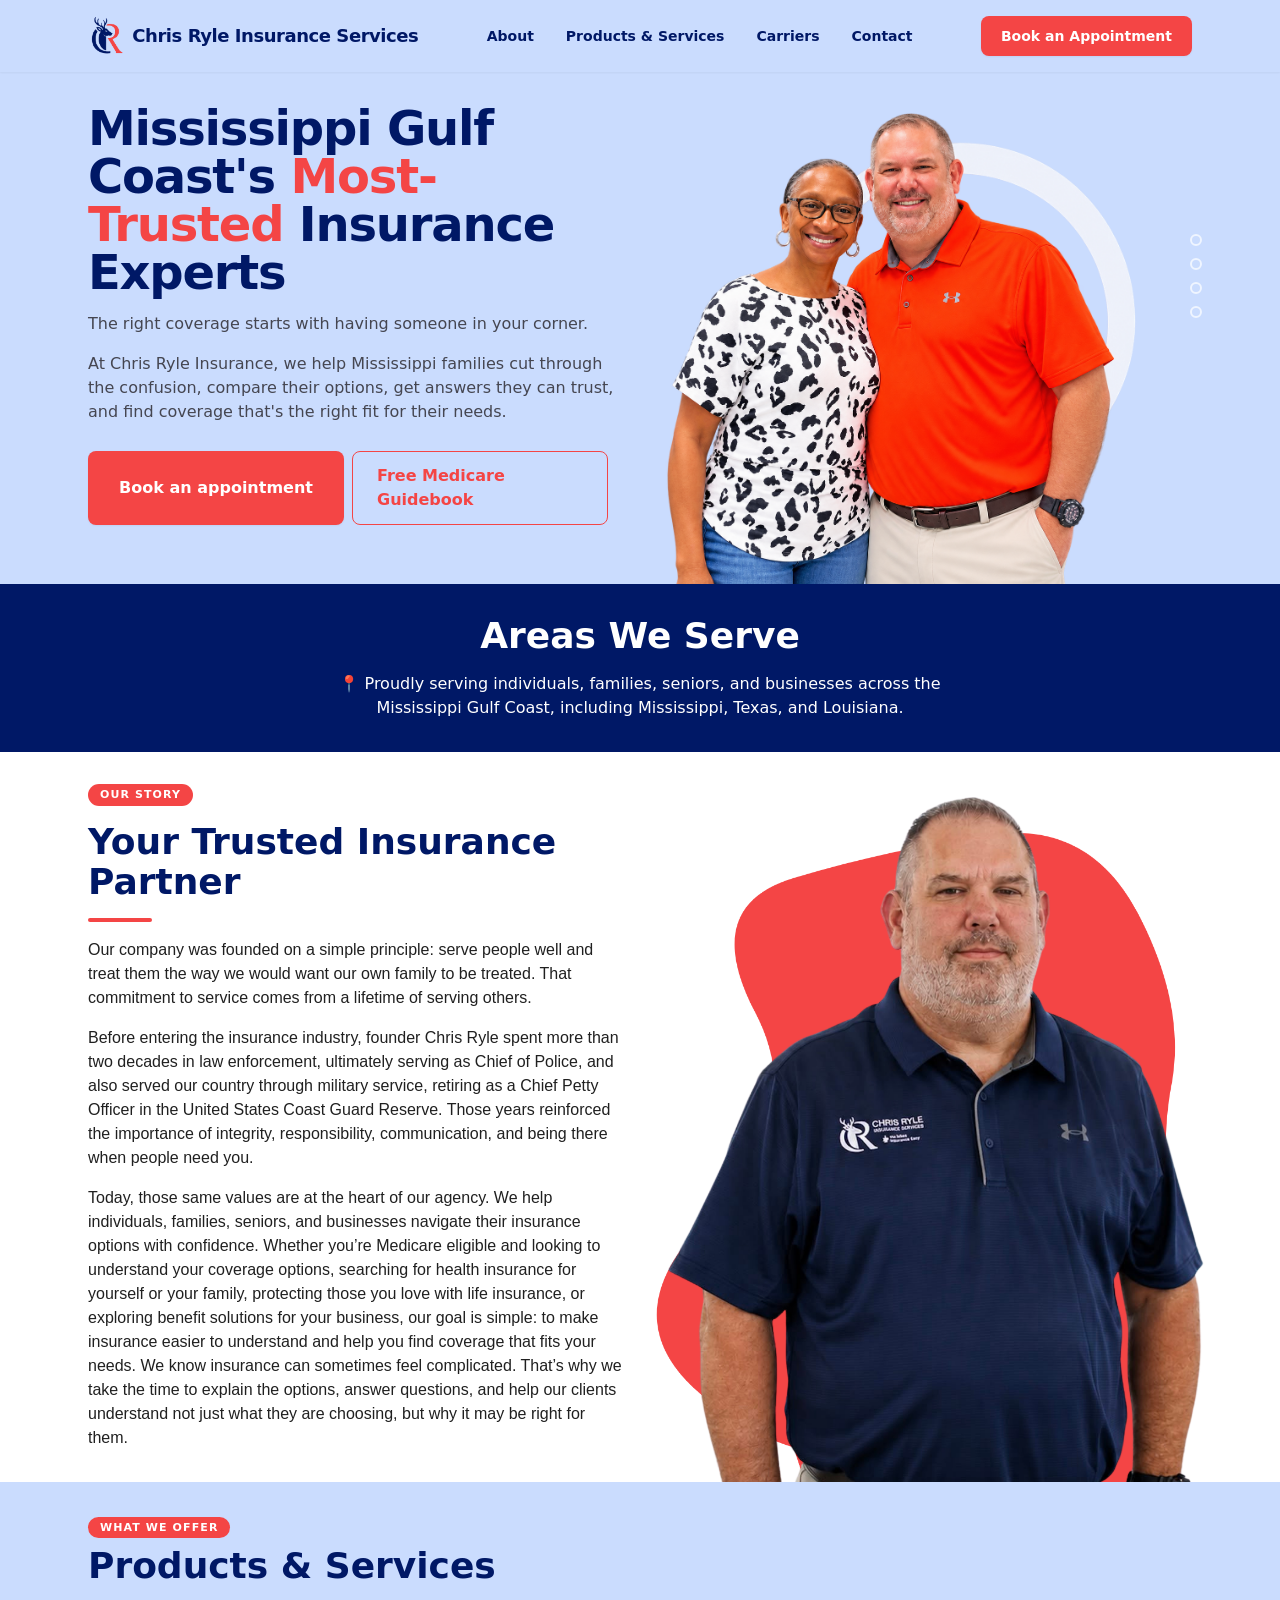
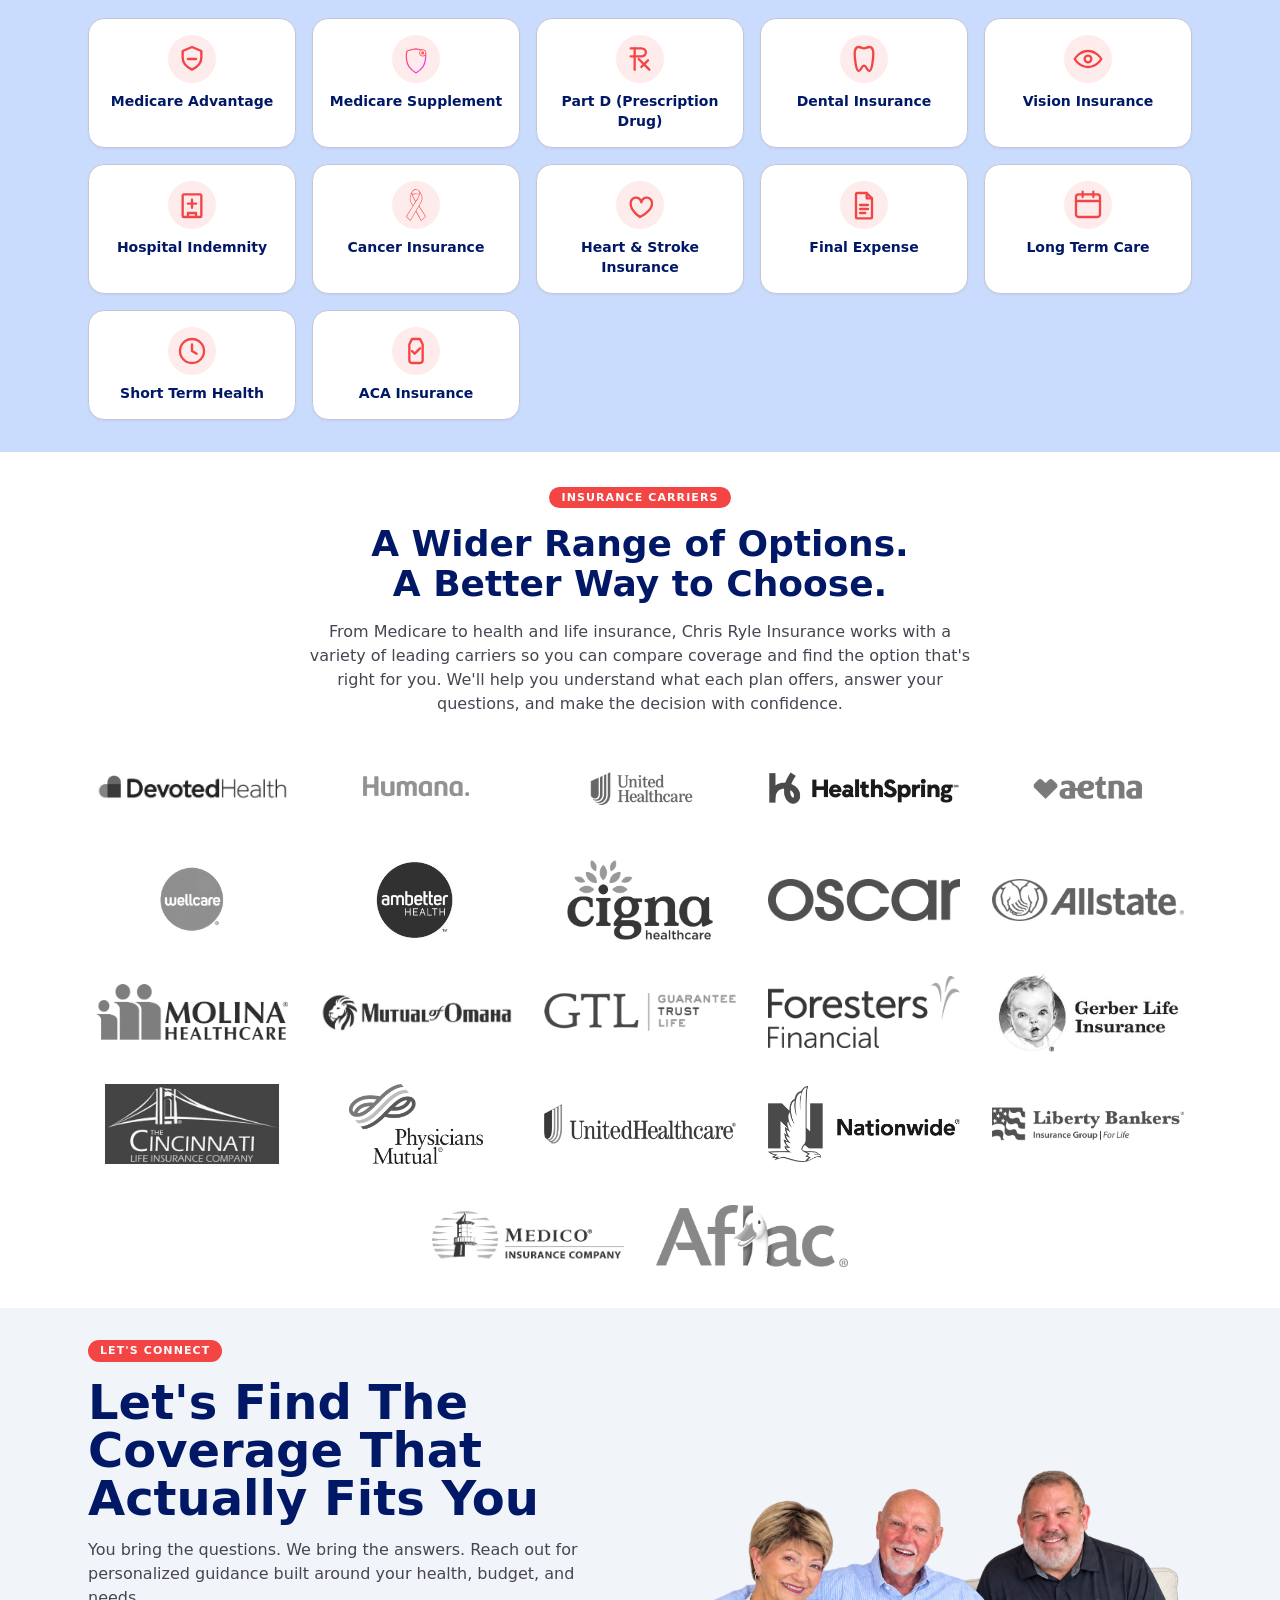
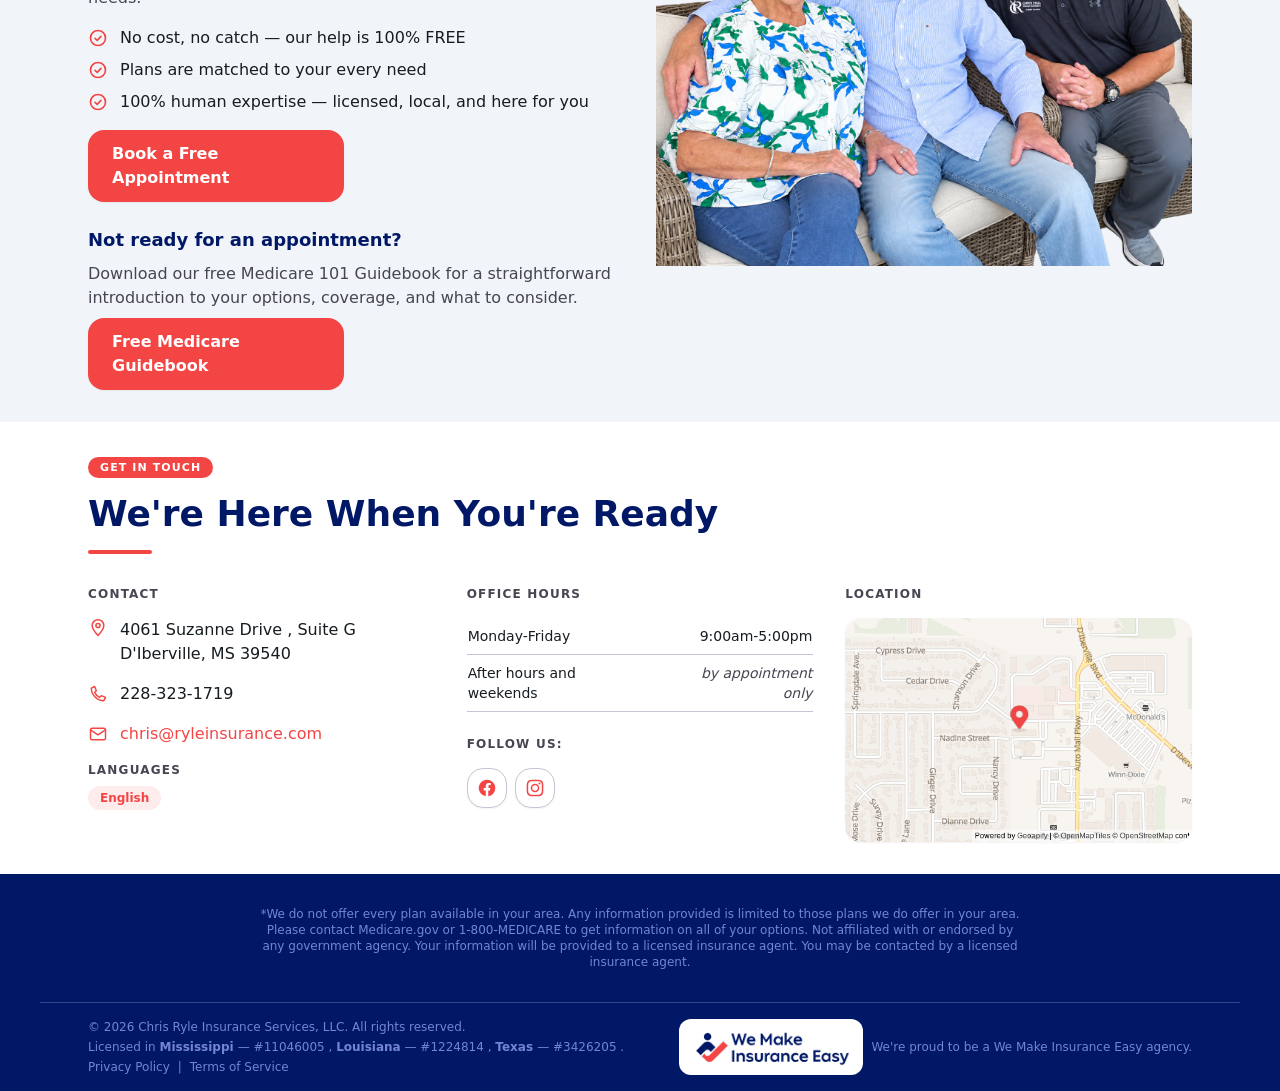
==== commit 106b3b2d: "Add chris-and-customer image to media assets" ====
--- a/index.html
+++ b/index.html
@@ -84,10 +84,10 @@
       observer.observe(p.section);
     });
   })();
-</script> <main> <section data-variant="split" class="bg-primary-fixed " aria-labelledby="hero-heading"> <div class="mx-auto max-w-[theme(spacing.container-max)] px-[theme(spacing.margin-mobile)] py-[theme(spacing.stack-lg)] md:px-[theme(spacing.margin-desktop)] grid items-stretch gap-[theme(spacing.stack-lg)] md:grid-cols-2">  <div class="flex h-full flex-col"> <div class="flex flex-col gap-[theme(spacing.stack-md)]"> <h1 id="hero-heading" class="text-deep-navy text-4xl font-extrabold leading-tight tracking-tight md:text-5xl"> Mississippi Gulf Coast&#39;s <span class="text-coral-accent">Most-Trusted</span>  Insurance Experts </h1>  <p class="text-on-surface-variant max-w-prose ">The right coverage starts with having someone in your corner.</p><p class="text-on-surface-variant max-w-prose ">At Chris Ryle Insurance, we help Mississippi families cut through the confusion, compare their options, get answers they can trust, and find coverage that's the right fit for their needs.</p> </div> <div class="flex flex-1 items-center"> <div class="flex flex-wrap gap-[theme(spacing.stack-sm)]"> <a href="#contact" data-open-modal="appointment-modal" class="bg-coral-accent text-on-secondary inline-flex w-64 items-center justify-center rounded px-6 py-3 font-semibold shadow-sm"> Book an appointment </a> <a href="https://lp.constantcontactpages.com/sl/nwq9eIX/medicare101" data-open-modal="guidebook-modal" class="border-coral-accent text-coral-accent inline-flex w-64 items-center justify-center gap-2 rounded border px-6 py-3 font-semibold">Free Medicare Guidebook </a> </div> </div> </div> <div class="relative z-0 h-[320px] w-[300px] self-end -mb-8 md:h-[480px] md:w-[490px]"> <div aria-hidden="true" class="border-white/60 pointer-events-none absolute -right-8 -top-8 -z-10 h-[193px] w-[193px] rounded-full border-[20px] md:h-[296px] md:w-[296px] md:border-[31px]"></div> <div aria-hidden="true" class="pointer-events-none absolute -right-14 top-[62px] -z-10 flex flex-col gap-3 md:top-[130px]"> <span class="border-white/70 h-3 w-3 rounded-full border-2"></span> <span class="border-white/70 h-3 w-3 rounded-full border-2"></span> <span class="border-white/70 h-3 w-3 rounded-full border-2"></span> <span class="border-white/70 h-3 w-3 rounded-full border-2"></span> </div>  <img src="./assets/media/hero-image3.png" alt="Insurance agent photo" class="h-full w-full object-cover" style="object-position: 100% center;">  </div>  </div> </section> <section id="areas-we-serve" class="bg-deep-navy py-[theme(spacing.stack-lg)] text-center" aria-labelledby="areas-we-serve-heading"> <div class="mx-auto max-w-[theme(spacing.container-max)] px-[theme(spacing.margin-mobile)] md:px-[theme(spacing.margin-desktop)]">  <h2 id="areas-we-serve-heading" class="text-on-primary text-4xl font-bold">Areas We Serve</h2> <p class="text-on-primary mx-auto mt-[theme(spacing.stack-md)] max-w-2xl">📍 Proudly serving individuals, families, seniors, and businesses across the <span class="whitespace-nowrap">Mississippi Gulf Coast</span>, including Mississippi, Texas, and Louisiana.</p>  </div> </section> <section id="about" class="bg-surface-container-lowest py-[theme(spacing.stack-lg)]" aria-labelledby="about-heading"> <div class="mx-auto grid max-w-[theme(spacing.container-max)] gap-[theme(spacing.stack-lg)] px-[theme(spacing.margin-mobile)] md:grid-cols-2 md:px-[theme(spacing.margin-desktop)] items-start"> <div class="flex flex-col gap-[theme(spacing.stack-md)]"> <span data-eyebrow class="bg-coral-accent text-on-secondary w-fit rounded-full px-3 py-1 text-2xs font-semibold uppercase tracking-widest">Our Story</span> <h2 id="about-heading" class="text-deep-navy text-4xl font-bold">Your Trusted Insurance Partner</h2> <div class="bg-coral-accent h-1 w-16 rounded-full" aria-hidden="true"></div> <div class="text-on-surface-b font-[Arial,Helvetica,sans-serif] text-base font-normal leading-6 tracking-normal flex max-w-prose flex-col gap-[theme(spacing.stack-md)]"> <p data-about-para>Our company was founded on a simple principle: serve people well and treat them the way we would want our own family to be treated.
+</script> <main> <section data-variant="split" class="bg-primary-fixed " aria-labelledby="hero-heading"> <div class="mx-auto max-w-[theme(spacing.container-max)] px-[theme(spacing.margin-mobile)] py-[theme(spacing.stack-lg)] md:px-[theme(spacing.margin-desktop)] grid items-stretch gap-[theme(spacing.stack-lg)] md:grid-cols-2">  <div class="flex h-full flex-col"> <div class="flex flex-col gap-[theme(spacing.stack-md)]"> <h1 id="hero-heading" class="text-deep-navy text-4xl font-extrabold leading-tight tracking-tight md:text-5xl"> Mississippi Gulf Coast&#39;s <span class="text-coral-accent">Most-Trusted</span>  Insurance Experts </h1>  <p class="text-on-surface-variant max-w-prose ">The right coverage starts with having someone in your corner.</p><p class="text-on-surface-variant max-w-prose ">At Chris Ryle Insurance, we help Mississippi families cut through the confusion, compare their options, get answers they can trust, and find coverage that's the right fit for their needs.</p> </div> <div class="flex flex-1 items-center"> <div class="flex flex-wrap gap-[theme(spacing.stack-sm)]"> <a href="#contact" data-open-modal="appointment-modal" class="bg-coral-accent text-on-secondary inline-flex w-64 items-center justify-center rounded px-6 py-3 font-semibold shadow-sm"> Book an appointment </a> <a href="https://www.wemakeinsuranceez.com/medicare-101-guidebook-1" target="_blank" rel="noopener noreferrer" class="border-coral-accent text-coral-accent inline-flex w-64 items-center justify-center gap-2 rounded border px-6 py-3 font-semibold">Free Medicare Guidebook </a> </div> </div> </div> <div class="relative z-0 h-[320px] w-[300px] self-end -mb-8 md:h-[480px] md:w-[490px]"> <div aria-hidden="true" class="border-white/60 pointer-events-none absolute -right-8 -top-8 -z-10 h-[193px] w-[193px] rounded-full border-[20px] md:h-[296px] md:w-[296px] md:border-[31px]"></div> <div aria-hidden="true" class="pointer-events-none absolute -right-14 top-[62px] -z-10 flex flex-col gap-3 md:top-[130px]"> <span class="border-white/70 h-3 w-3 rounded-full border-2"></span> <span class="border-white/70 h-3 w-3 rounded-full border-2"></span> <span class="border-white/70 h-3 w-3 rounded-full border-2"></span> <span class="border-white/70 h-3 w-3 rounded-full border-2"></span> </div>  <img src="./assets/media/chris-and-customer.png" alt="Insurance agent photo" class="h-full w-full object-cover" style="object-position: 50% center;">  </div>  </div> </section> <section id="areas-we-serve" class="bg-deep-navy py-[theme(spacing.stack-lg)] text-center" aria-labelledby="areas-we-serve-heading"> <div class="mx-auto max-w-[theme(spacing.container-max)] px-[theme(spacing.margin-mobile)] md:px-[theme(spacing.margin-desktop)]">  <h2 id="areas-we-serve-heading" class="text-on-primary text-4xl font-bold">Areas We Serve</h2> <p class="text-on-primary mx-auto mt-[theme(spacing.stack-md)] max-w-2xl">📍 Proudly serving individuals, families, seniors, and businesses across the <span class="whitespace-nowrap">Mississippi Gulf Coast</span>, including Mississippi, Texas, and Louisiana.</p>  </div> </section> <section id="about" class="bg-surface-container-lowest py-[theme(spacing.stack-lg)]" aria-labelledby="about-heading"> <div class="mx-auto grid max-w-[theme(spacing.container-max)] gap-[theme(spacing.stack-lg)] px-[theme(spacing.margin-mobile)] md:grid-cols-2 md:px-[theme(spacing.margin-desktop)] items-start"> <div class="flex flex-col gap-[theme(spacing.stack-md)]"> <span data-eyebrow class="bg-coral-accent text-on-secondary w-fit rounded-full px-3 py-1 text-2xs font-semibold uppercase tracking-widest">Our Story</span> <h2 id="about-heading" class="text-deep-navy text-4xl font-bold">Your Trusted Insurance Partner</h2> <div class="bg-coral-accent h-1 w-16 rounded-full" aria-hidden="true"></div> <div class="text-on-surface-b font-[Arial,Helvetica,sans-serif] text-base font-normal leading-6 tracking-normal flex max-w-prose flex-col gap-[theme(spacing.stack-md)]"> <p data-about-para>Our company was founded on a simple principle: serve people well and treat them the way we would want our own family to be treated.
 That commitment to service comes from a lifetime of serving others. </p><p data-about-para>Before entering the insurance industry, founder Chris Ryle spent more than two decades in law enforcement, ultimately serving as Chief of Police, and also served our country through military service, retiring as a Chief Petty Officer in the United States Coast Guard Reserve. Those years reinforced the importance of integrity, responsibility, communication, and being there when people need you.</p><p data-about-para>Today, those same values are at the heart of our agency.
 We help individuals, families, seniors, and businesses navigate their insurance options with confidence. Whether you’re Medicare eligible and looking to understand your coverage options, searching for health insurance for yourself or your family, protecting those you love with life insurance, or exploring benefit solutions for your business, our goal is simple: to make insurance easier to understand and help you find coverage that fits your needs.
-We know insurance can sometimes feel complicated. That’s why we take the time to explain the options, answer questions, and help our clients understand not just what they are choosing, but why it may be right for them.</p> </div> </div> <div class="grid w-[300px] gap-[theme(spacing.stack-md)] -mb-8 md:w-auto md:aspect-square md:self-stretch relative z-0" data-about-collage> <div aria-hidden="true" class="border-white/60 pointer-events-none absolute -right-8 -top-8 -z-10 h-[272px] w-[272px] rounded-full border-[24px] md:h-[408px] md:w-[408px]"></div> <div aria-hidden="true" class="pointer-events-none absolute -right-14 top-[62px] -z-10 flex flex-col gap-3 md:top-[130px]"> <span class="border-white/70 h-3 w-3 rounded-full border-2"></span> <span class="border-white/70 h-3 w-3 rounded-full border-2"></span> <span class="border-white/70 h-3 w-3 rounded-full border-2"></span> <span class="border-white/70 h-3 w-3 rounded-full border-2"></span> </div>  <img data-image src="./assets/media/about-image2.png" alt="Chris Ryle Insurance Services" class="h-full w-full object-cover" style="object-position: 100% center; position: relative; left: -60px; transform: none;"> </div> </div> </section> <section id="services" class="bg-primary-fixed py-[theme(spacing.stack-lg)]" aria-labelledby="services-heading"> <div class="mx-auto max-w-[theme(spacing.container-max)] px-[theme(spacing.margin-mobile)] md:px-[theme(spacing.margin-desktop)]"> <div class> <span data-eyebrow class="bg-coral-accent text-on-secondary w-fit rounded-full px-3 py-1 text-2xs font-semibold uppercase tracking-widest">What We Offer</span> <h2 id="services-heading" class="text-deep-navy mt-[theme(spacing.stack-sm)] text-4xl font-bold mb-[theme(spacing.stack-lg)]"> Products &amp; Services </h2>  </div> <ul class="grid list-none grid-cols-1 justify-center gap-[theme(spacing.stack-md)] sm:grid-cols-2 md:grid-cols-3 lg:grid-cols-4 xl:grid-cols-5"> <li class="mx-auto w-full max-w-[220px]"> <div data-service-card class="bg-surface-container-lowest rounded-lg text-deep-navy flex h-full flex-col items-center gap-[theme(spacing.stack-sm)] border border-[theme(colors.outline-variant)] p-[theme(spacing.stack-md)] text-center shadow-sm"> <span class="bg-coral-accent/10 text-coral-accent flex h-12 w-12 items-center justify-center rounded-full"><svg viewBox="0 0 24 24" fill="none" stroke="currentColor" stroke-width="1.75" stroke-linecap="round" stroke-linejoin="round" aria-hidden="true" class="h-8 w-8"><path d="M12 3l7 3v5c0 4-3 7-7 9-4-2-7-5-7-9V6l7-3z"/><path d="M9 12h6"/></svg></span> <span class="text-sm font-semibold">Medicare Advantage</span> </div> </li><li class="mx-auto w-full max-w-[220px]"> <div data-service-card class="bg-surface-container-lowest rounded-lg text-deep-navy flex h-full flex-col items-center gap-[theme(spacing.stack-sm)] border border-[theme(colors.outline-variant)] p-[theme(spacing.stack-md)] text-center shadow-sm"> <span class="bg-coral-accent/10 text-coral-accent flex h-12 w-12 items-center justify-center rounded-full"><svg xmlns="http://www.w3.org/2000/svg" viewBox="0 0 100 100" aria-hidden="true" class="h-8 w-8"><defs><linearGradient id="medSuppShieldGrad" x1="0%" y1="0%" x2="100%" y2="100%"><stop offset="0%" stop-color="#FF5252"/><stop offset="100%" stop-color="#E040FB"/></linearGradient></defs><circle cx="50" cy="50" r="42" fill="#FFEBEE" opacity="0.8"/><path d="M 50,18 C 50,18 23,22 21,27 C 18,40 20,63 28,74 C 36,85 50,94 50,94 C 50,94 64,85 72,74 C 80,63 82,40 79,27 C 77,22 50,18 50,18 Z" fill="none" stroke="url(#medSuppShieldGrad)" stroke-width="4" stroke-linecap="round" stroke-linejoin="round"/><circle cx="71" cy="31" r="10" fill="#FFFFFF" stroke="#FF5252" stroke-width="3"/><circle cx="71" cy="31" r="5" fill="#FF5252"/></svg></span> <span class="text-sm font-semibold">Medicare Supplement</span> </div> </li><li class="mx-auto w-full max-w-[220px]"> <div data-service-card class="bg-surface-container-lowest rounded-lg text-deep-navy flex h-full flex-col items-center gap-[theme(spacing.stack-sm)] border border-[theme(colors.outline-variant)] p-[theme(spacing.stack-md)] text-center shadow-sm"> <span class="bg-coral-accent/10 text-coral-accent flex h-12 w-12 items-center justify-center rounded-full"><svg viewBox="0 0 24 24" fill="none" stroke="currentColor" stroke-width="1.75" stroke-linecap="round" stroke-linejoin="round" aria-hidden="true" class="h-8 w-8"><path d="M 5,4 L 13,4 C 17.5,4 17.5,10 13,10 L 5,10"/><path d="M 8,4 L 8,20"/><path d="M 11,12 L 19,20"/><path d="M 18,13 L 13,18"/></svg></span> <span class="text-sm font-semibold">Part D (Prescription Drug)</span> </div> </li><li class="mx-auto w-full max-w-[220px]"> <div data-service-card class="bg-surface-container-lowest rounded-lg text-deep-navy flex h-full flex-col items-center gap-[theme(spacing.stack-sm)] border border-[theme(colors.outline-variant)] p-[theme(spacing.stack-md)] text-center shadow-sm"> <span class="bg-coral-accent/10 text-coral-accent flex h-12 w-12 items-center justify-center rounded-full"><svg viewBox="0 0 24 24" fill="none" stroke="currentColor" stroke-width="1.75" stroke-linecap="round" stroke-linejoin="round" aria-hidden="true" class="h-8 w-8"><path d="M8 3c-2 0-3 2-3 5s1 13 3 13 2-4 4-4 2 4 4 4 3-10 3-13-1-5-3-5-2 1-4 1-2-1-4-1z"/></svg></span> <span class="text-sm font-semibold">Dental Insurance</span> </div> </li><li class="mx-auto w-full max-w-[220px]"> <div data-service-card class="bg-surface-container-lowest rounded-lg text-deep-navy flex h-full flex-col items-center gap-[theme(spacing.stack-sm)] border border-[theme(colors.outline-variant)] p-[theme(spacing.stack-md)] text-center shadow-sm"> <span class="bg-coral-accent/10 text-coral-accent flex h-12 w-12 items-center justify-center rounded-full"><svg viewBox="0 0 24 24" fill="none" stroke="currentColor" stroke-width="1.75" stroke-linecap="round" stroke-linejoin="round" aria-hidden="true" class="h-8 w-8"><path d="M2 12s3.5-6 10-6 10 6 10 6-3.5 6-10 6-10-6-10-6z"/><circle cx="12" cy="12" r="2.5"/></svg></span> <span class="text-sm font-semibold">Vision Insurance</span> </div> </li><li class="mx-auto w-full max-w-[220px]"> <div data-service-card class="bg-surface-container-lowest rounded-lg text-deep-navy flex h-full flex-col items-center gap-[theme(spacing.stack-sm)] border border-[theme(colors.outline-variant)] p-[theme(spacing.stack-md)] text-center shadow-sm"> <span class="bg-coral-accent/10 text-coral-accent flex h-12 w-12 items-center justify-center rounded-full"><svg viewBox="0 0 24 24" fill="none" stroke="currentColor" stroke-width="1.75" stroke-linecap="round" stroke-linejoin="round" aria-hidden="true" class="h-8 w-8"><rect x="5" y="4" width="14" height="17" rx="1"/><path d="M12 8v6M9 11h6"/><path d="M9 21v-3h6v3"/></svg></span> <span class="text-sm font-semibold">Hospital Indemnity</span> </div> </li><li class="mx-auto w-full max-w-[220px]"> <div data-service-card class="bg-surface-container-lowest rounded-lg text-deep-navy flex h-full flex-col items-center gap-[theme(spacing.stack-sm)] border border-[theme(colors.outline-variant)] p-[theme(spacing.stack-md)] text-center shadow-sm"> <span class="bg-coral-accent/10 text-coral-accent flex h-12 w-12 items-center justify-center rounded-full"><svg viewBox="294 118 606 968" fill="currentColor" aria-hidden="true" class="h-8 w-8"><path fill-rule="evenodd" d="M 431.28 1078.99 C 432.69 1077.89, 435.59 1073.95, 437.74 1070.24 C 446.47 1055.17, 569.63 842.97, 581.09 823.26 C 590.55 807.00, 593.71 802.31, 594.57 803.26 C 595.19 803.94, 606.51 824.08, 619.73 848.00 C 717.24 1024.55, 746.41 1076.79, 748.60 1078.75 C 754.20 1083.77, 751.28 1086.04, 827.48 1017.46 C 867.69 981.27, 898.51 952.80, 899.07 951.32 C 899.61 949.90, 899.76 947.83, 899.41 946.72 C 898.76 944.68, 888.38 928.64, 764.11 737.59 C 725.50 678.23, 694.13 629.10, 694.40 628.39 C 694.67 627.69, 709.84 601.77, 728.12 570.81 C 746.39 539.84, 764.15 508.65, 767.59 501.50 C 792.70 449.25, 797.62 389.63, 781.43 333.88 C 775.05 311.92, 756.53 267.73, 740.27 235.65 C 724.05 203.67, 711.14 185.99, 685.05 160.00 C 664.15 139.19, 644.94 127.80, 620.83 121.93 C 608.34 118.89, 585.66 118.63, 573.00 121.38 C 548.83 126.63, 527.82 138.44, 507.31 158.32 C 463.48 200.77, 434.23 268.64, 418.44 364.50 C 408.50 424.91, 408.44 448.05, 418.17 482.49 C 431.14 528.40, 456.10 575.97, 488.44 616.45 C 493.65 622.98, 497.64 628.81, 497.29 629.41 C 496.71 630.40, 359.45 849.85, 316.81 917.95 C 302.84 940.26, 299.00 947.13, 299.00 949.78 C 299.00 953.70, 294.18 948.50, 371.81 1028.20 C 399.51 1056.63, 422.70 1080.11, 423.34 1080.37 C 425.89 1081.41, 428.86 1080.90, 431.28 1078.99 Z M 388.00 1020.30 C 367.93 999.63, 343.96 974.95, 334.75 965.46 L 318.00 948.20 L 368.65 867.35 C 396.50 822.88, 439.18 754.77, 463.48 716.00 C 487.78 677.23, 527.38 614.00, 551.48 575.50 C 575.57 537.00, 600.57 497.85, 607.02 488.50 C 656.62 416.67, 687.16 358.41, 703.49 304.50 C 710.46 281.48, 713.57 265.10, 715.34 242.00 L 716.53 226.50 L 725.66 244.50 C 736.11 265.13, 743.09 280.67, 752.88 305.22 C 768.66 344.74, 773.17 365.93, 773.09 400.00 C 773.01 433.02, 765.99 464.55, 752.03 494.60 C 749.96 499.05, 730.95 532.13, 709.77 568.10 C 688.60 604.07, 652.47 665.90, 629.49 705.50 C 561.50 822.64, 507.90 915.11, 466.02 987.50 C 444.38 1024.90, 426.19 1056.04, 425.59 1056.70 C 424.77 1057.59, 415.38 1048.50, 388.00 1020.30 Z M 710.57 976.73 C 685.86 932.06, 651.74 870.40, 634.76 839.72 L 603.89 783.94 L 643.55 715.47 C 665.36 677.81, 683.57 647.00, 684.01 647.00 C 684.45 647.00, 723.65 706.74, 771.10 779.75 C 818.56 852.76, 862.47 920.25, 868.67 929.73 L 879.94 946.97 L 818.37 1002.48 C 784.51 1033.02, 756.51 1057.99, 756.15 1057.98 C 755.79 1057.98, 735.28 1021.41, 710.57 976.73 Z M 506.49 611.66 C 505.95 610.92, 501.62 605.18, 496.89 598.91 C 468.99 561.97, 448.22 522.03, 435.97 481.76 C 429.54 460.64, 427.66 447.60, 428.29 428.50 C 429.42 394.46, 439.61 335.81, 451.65 294.08 C 455.82 279.64, 464.38 255.42, 465.91 253.75 C 466.29 253.34, 467.82 258.63, 469.33 265.51 C 477.26 301.81, 492.01 341.05, 514.97 386.94 C 531.86 420.70, 553.42 458.66, 571.67 486.79 C 575.70 493.00, 579.00 498.34, 579.00 498.65 C 579.00 499.22, 508.03 613.00, 507.68 613.00 C 507.57 613.00, 507.04 612.40, 506.49 611.66 Z M 585.60 476.62 C 576.02 461.57, 557.43 429.97, 548.45 413.50 C 528.13 376.20, 504.74 325.03, 498.63 304.50 C 498.13 302.84, 499.67 301.44, 507.77 296.17 C 549.90 268.76, 603.72 262.57, 651.31 279.67 C 664.02 284.24, 687.00 296.65, 687.00 298.95 C 687.00 300.05, 680.10 320.17, 676.70 329.00 C 665.37 358.39, 645.21 397.60, 623.84 431.79 C 612.88 449.33, 591.42 481.64, 590.29 482.29 C 589.86 482.54, 587.75 479.99, 585.60 476.62 Z M 490.09 278.25 C 485.60 263.09, 480.99 236.40, 481.01 225.70 C 481.02 217.46, 499.75 190.14, 517.48 172.50 C 536.16 153.92, 556.06 142.62, 578.50 137.85 C 588.40 135.75, 607.00 136.25, 617.50 138.90 C 627.66 141.47, 643.87 148.79, 652.63 154.77 C 667.17 164.70, 688.16 185.93, 691.99 194.59 C 696.15 204.01, 697.50 213.60, 697.48 233.50 C 697.46 248.87, 697.02 254.99, 695.15 265.50 C 693.88 272.65, 692.51 278.84, 692.10 279.27 C 691.70 279.69, 685.32 276.96, 677.93 273.21 C 655.84 261.98, 636.44 256.26, 612.44 253.90 C 598.59 252.54, 577.61 253.25, 564.78 255.52 C 542.49 259.45, 517.73 269.01, 499.72 280.63 C 495.99 283.03, 492.75 285.00, 492.51 285.00 C 492.28 285.00, 491.19 281.96, 490.09 278.25 Z"/></svg></span> <span class="text-sm font-semibold">Cancer Insurance</span> </div> </li><li class="mx-auto w-full max-w-[220px]"> <div data-service-card class="bg-surface-container-lowest rounded-lg text-deep-navy flex h-full flex-col items-center gap-[theme(spacing.stack-sm)] border border-[theme(colors.outline-variant)] p-[theme(spacing.stack-md)] text-center shadow-sm"> <span class="bg-coral-accent/10 text-coral-accent flex h-12 w-12 items-center justify-center rounded-full"><svg viewBox="0 0 24 24" fill="none" stroke="currentColor" stroke-width="1.75" stroke-linecap="round" stroke-linejoin="round" aria-hidden="true" class="h-8 w-8"><path d="M12 21s-7-4.5-7-10a4 4 0 018-1 4 4 0 018 1c0 5.5-9 10-9 10z"/></svg></span> <span class="text-sm font-semibold">Heart &amp; Stroke Insurance</span> </div> </li><li class="mx-auto w-full max-w-[220px]"> <div data-service-card class="bg-surface-container-lowest rounded-lg text-deep-navy flex h-full flex-col items-center gap-[theme(spacing.stack-sm)] border border-[theme(colors.outline-variant)] p-[theme(spacing.stack-md)] text-center shadow-sm"> <span class="bg-coral-accent/10 text-coral-accent flex h-12 w-12 items-center justify-center rounded-full"><svg viewBox="0 0 24 24" fill="none" stroke="currentColor" stroke-width="1.75" stroke-linecap="round" stroke-linejoin="round" aria-hidden="true" class="h-8 w-8"><path d="M7 3h7l4 4v14a1 1 0 01-1 1H7a1 1 0 01-1-1V4a1 1 0 011-1z"/><path d="M14 3v4h4"/><path d="M9 12h6M9 15h6M9 18h4"/></svg></span> <span class="text-sm font-semibold">Final Expense</span> </div> </li><li class="mx-auto w-full max-w-[220px]"> <div data-service-card class="bg-surface-container-lowest rounded-lg text-deep-navy flex h-full flex-col items-center gap-[theme(spacing.stack-sm)] border border-[theme(colors.outline-variant)] p-[theme(spacing.stack-md)] text-center shadow-sm"> <span class="bg-coral-accent/10 text-coral-accent flex h-12 w-12 items-center justify-center rounded-full"><svg viewBox="0 0 24 24" fill="none" stroke="currentColor" stroke-width="1.75" stroke-linecap="round" stroke-linejoin="round" aria-hidden="true" class="h-8 w-8"><circle cx="12" cy="12" r="8"/><path d="M12 8v4l3 2"/></svg></span> <span class="text-sm font-semibold">Annuities</span> </div> </li><li class="mx-auto w-full max-w-[220px]"> <div data-service-card class="bg-surface-container-lowest rounded-lg text-deep-navy flex h-full flex-col items-center gap-[theme(spacing.stack-sm)] border border-[theme(colors.outline-variant)] p-[theme(spacing.stack-md)] text-center shadow-sm"> <span class="bg-coral-accent/10 text-coral-accent flex h-12 w-12 items-center justify-center rounded-full"><svg viewBox="0 0 24 24" fill="none" stroke="currentColor" stroke-width="1.75" stroke-linecap="round" stroke-linejoin="round" aria-hidden="true" class="h-8 w-8"><rect x="3" y="4" width="18" height="17" rx="2"/><path d="M3 9h18M8 2v4M16 2v4"/></svg></span> <span class="text-sm font-semibold">Long Term Care</span> </div> </li><li class="mx-auto w-full max-w-[220px]"> <div data-service-card class="bg-surface-container-lowest rounded-lg text-deep-navy flex h-full flex-col items-center gap-[theme(spacing.stack-sm)] border border-[theme(colors.outline-variant)] p-[theme(spacing.stack-md)] text-center shadow-sm"> <span class="bg-coral-accent/10 text-coral-accent flex h-12 w-12 items-center justify-center rounded-full"><svg viewBox="0 0 24 24" fill="none" stroke="currentColor" stroke-width="1.75" stroke-linecap="round" stroke-linejoin="round" aria-hidden="true" class="h-8 w-8"><circle cx="12" cy="12" r="9"/><path d="M12 7v5l3.5 2"/></svg></span> <span class="text-sm font-semibold">Short Term Health</span> </div> </li><li class="mx-auto w-full max-w-[220px]"> <div data-service-card class="bg-surface-container-lowest rounded-lg text-deep-navy flex h-full flex-col items-center gap-[theme(spacing.stack-sm)] border border-[theme(colors.outline-variant)] p-[theme(spacing.stack-md)] text-center shadow-sm"> <span class="bg-coral-accent/10 text-coral-accent flex h-12 w-12 items-center justify-center rounded-full"><svg viewBox="0 0 24 24" fill="none" stroke="currentColor" stroke-width="1.75" stroke-linecap="round" stroke-linejoin="round" aria-hidden="true" class="h-8 w-8"><path d="M9 3h6l2 4v12a2 2 0 01-2 2H9a2 2 0 01-2-2V7l2-4z"/><path d="M9 12l2 2 4-4"/></svg></span> <span class="text-sm font-semibold">ACA Insurance</span> </div> </li> </ul> </div> </section> <section id="carriers-heading" class="bg-surface-container-lowest py-[theme(spacing.stack-lg)]" aria-labelledby="carriers-title"><div class="mx-auto max-w-[theme(spacing.container-max)] px-[theme(spacing.margin-mobile)] text-center md:px-[theme(spacing.margin-desktop)]"><span data-eyebrow class="bg-coral-accent text-on-secondary w-fit rounded-full px-3 py-1 text-2xs font-semibold uppercase tracking-widest">Insurance Carriers</span><h2 id="carriers-title" class="text-deep-navy mx-auto mt-[theme(spacing.stack-md)] max-w-2xl text-4xl font-bold">A Wider Range of Options.<br>A Better Way to Choose.</h2><p class="text-on-surface-variant mx-auto mt-[theme(spacing.stack-md)] max-w-2xl">From Medicare to health and life insurance, Chris Ryle Insurance works with a variety of leading carriers so you can compare coverage and find the option that&#39;s right for you. We&#39;ll help you understand what each plan offers, answer your questions, and make the decision with confidence.</p><ul class="mt-[theme(spacing.stack-lg)] flex list-none flex-wrap items-center justify-center gap-x-[theme(spacing.stack-lg)] gap-y-[theme(spacing.stack-lg)]"><li data-carrier class="flex h-16 w-40 items-center justify-center md:h-20 md:w-48"><img src="./assets/media/Devoted_Health.png" alt="devoted health" class="h-full w-full object-contain grayscale transition hover:grayscale-0"></li><li data-carrier class="flex h-16 w-40 items-center justify-center md:h-20 md:w-48"><img src="./assets/media/humana-2.png" alt="Humana logo" class="h-full w-full object-contain grayscale transition hover:grayscale-0"></li><li data-carrier class="flex h-16 w-40 items-center justify-center md:h-20 md:w-48"><img src="./assets/media/unitedhealthcare.png" alt="UnitedHealthcare logo" class="h-full w-full object-contain grayscale transition hover:grayscale-0"></li><li data-carrier class="flex h-16 w-40 items-center justify-center md:h-20 md:w-48"><img src="./assets/media/HealthSpring.png" alt="HealthSpring" class="h-full w-full object-contain grayscale transition hover:grayscale-0"></li><li data-carrier class="flex h-16 w-40 items-center justify-center md:h-20 md:w-48"><img src="./assets/media/aetna.png" alt="Aetna logo" class="h-full w-full object-contain grayscale transition hover:grayscale-0"></li><li data-carrier class="flex h-16 w-40 items-center justify-center md:h-20 md:w-48"><img src="./assets/media/wellcare.png" alt="Wellcare logo" class="h-full w-full object-contain grayscale transition hover:grayscale-0"></li><li data-carrier class="flex h-16 w-40 items-center justify-center md:h-20 md:w-48"><img src="./assets/media/Ambetter_Health.png" alt="Ambetter Health" class="h-full w-full object-contain grayscale transition hover:grayscale-0"></li><li data-carrier class="flex h-16 w-40 items-center justify-center md:h-20 md:w-48"><img src="./assets/media/Cigna_Healthcare-1.png" alt="Cigna" class="h-full w-full object-contain grayscale transition hover:grayscale-0"></li><li data-carrier class="flex h-16 w-40 items-center justify-center md:h-20 md:w-48"><img src="./assets/media/Oscar_Health.png" alt="Oscar Health" class="h-full w-full object-contain grayscale transition hover:grayscale-0"></li><li data-carrier class="flex h-16 w-40 items-center justify-center md:h-20 md:w-48"><img src="./assets/media/Allstate.png" alt="Allstate" class="h-full w-full object-contain grayscale transition hover:grayscale-0"></li><li data-carrier class="flex h-16 w-40 items-center justify-center md:h-20 md:w-48"><img src="./assets/media/Molina_Healthcare.png" alt="Molina" class="h-full w-full object-contain grayscale transition hover:grayscale-0"></li><li data-carrier class="flex h-16 w-40 items-center justify-center md:h-20 md:w-48"><img src="./assets/media/Mutual_of_Omaha.png" alt="Mutual of Omaha" class="h-full w-full object-contain grayscale transition hover:grayscale-0"></li><li data-carrier class="flex h-16 w-40 items-center justify-center md:h-20 md:w-48"><img src="./assets/media/Guarantee_Trust_Life.png" alt="Guarantee Trust Life" class="h-full w-full object-contain grayscale transition hover:grayscale-0"></li><li data-carrier class="flex h-16 w-40 items-center justify-center md:h-20 md:w-48"><img src="./assets/media/Foresters_Financial.png" alt="Foresters Financial Insurance" class="h-full w-full object-contain grayscale transition hover:grayscale-0"></li><li data-carrier class="flex h-16 w-40 items-center justify-center md:h-20 md:w-48"><img src="./assets/media/Gerber_Life.png" alt="Gerber Life Insurance" class="h-full w-full object-contain grayscale transition hover:grayscale-0"></li><li data-carrier class="flex h-16 w-40 items-center justify-center md:h-20 md:w-48"><img src="./assets/media/Cincinnati_Life.png" alt="Cincinnati Life" class="h-full w-full object-contain grayscale transition hover:grayscale-0"></li><li data-carrier class="flex h-16 w-40 items-center justify-center md:h-20 md:w-48"><img src="./assets/media/Physicians_Mutual.png" alt="Physicians Mutual" class="h-full w-full object-contain grayscale transition hover:grayscale-0"></li><li data-carrier class="flex h-16 w-40 items-center justify-center md:h-20 md:w-48"><img src="./assets/media/UnitedHealthOne_UHOne_Current.png" alt="United Health One" class="h-full w-full object-contain grayscale transition hover:grayscale-0"></li><li data-carrier class="flex h-16 w-40 items-center justify-center md:h-20 md:w-48"><img src="./assets/media/Nationwide.png" alt="Nationwide" class="h-full w-full object-contain grayscale transition hover:grayscale-0"></li><li data-carrier class="flex h-16 w-40 items-center justify-center md:h-20 md:w-48"><img src="./assets/media/Liberty_Bankers.png" alt="Liberty Bankers" class="h-full w-full object-contain grayscale transition hover:grayscale-0"></li><li data-carrier class="flex h-16 w-40 items-center justify-center md:h-20 md:w-48"><img src="./assets/media/Medico_Insurance.png" alt="Medico" class="h-full w-full object-contain grayscale transition hover:grayscale-0"></li><li data-carrier class="flex h-16 w-40 items-center justify-center md:h-20 md:w-48"><img src="./assets/media/Aflac.png" alt="AFLAC" class="h-full w-full object-contain grayscale transition hover:grayscale-0"></li></ul></div></section> <section id="get-in-touch" data-contact-mode="booking" class="bg-surface-tint-b py-[theme(spacing.stack-lg)]" aria-labelledby="connect-heading"> <div class="mx-auto grid max-w-[theme(spacing.container-max)] items-center gap-[theme(spacing.stack-lg)] px-[theme(spacing.margin-mobile)] md:grid-cols-2 md:px-[theme(spacing.margin-desktop)]"> <!-- Left: the pitch --> <div class="flex flex-col gap-[theme(spacing.stack-md)]"> <span data-eyebrow class="bg-coral-accent text-on-secondary w-fit rounded-full px-3 py-1 text-2xs font-semibold uppercase tracking-widest">Let&#39;s Connect</span> <h2 id="connect-heading" class="text-deep-navy text-4xl font-bold md:text-5xl"> Let&#39;s Find The Coverage That Actually Fits You </h2> <p class="text-on-surface-variant max-w-prose">You bring the questions. We bring the answers. Reach out for personalized guidance built around your health, budget, and needs.</p> <ul class="flex list-none flex-col gap-[theme(spacing.stack-sm)]"> <li class="flex items-center gap-3"> <svg viewBox="0 0 24 24" fill="none" stroke="currentColor" stroke-width="2" stroke-linecap="round" stroke-linejoin="round" aria-hidden="true" class="text-coral-accent h-5 w-5 shrink-0"> <circle cx="12" cy="12" r="9"></circle> <path d="M8.5 12.5l2.5 2.5 4.5-5"></path> </svg> <span class="text-on-surface">No cost, no catch — our help is 100% FREE</span> </li><li class="flex items-center gap-3"> <svg viewBox="0 0 24 24" fill="none" stroke="currentColor" stroke-width="2" stroke-linecap="round" stroke-linejoin="round" aria-hidden="true" class="text-coral-accent h-5 w-5 shrink-0"> <circle cx="12" cy="12" r="9"></circle> <path d="M8.5 12.5l2.5 2.5 4.5-5"></path> </svg> <span class="text-on-surface">Plans are matched to your every need</span> </li><li class="flex items-center gap-3"> <svg viewBox="0 0 24 24" fill="none" stroke="currentColor" stroke-width="2" stroke-linecap="round" stroke-linejoin="round" aria-hidden="true" class="text-coral-accent h-5 w-5 shrink-0"> <circle cx="12" cy="12" r="9"></circle> <path d="M8.5 12.5l2.5 2.5 4.5-5"></path> </svg> <span class="text-on-surface">100% human expertise — licensed, local, and here for you</span> </li> </ul><div><a href="#contact" data-open-modal="appointment-modal" class="bg-coral-accent text-on-secondary inline-flex w-64 items-center justify-center gap-2 rounded-lg px-6 py-3 font-semibold shadow-sm">Book a Free Appointment</a></div> <div class="mt-[theme(spacing.stack-sm)] flex flex-col gap-[theme(spacing.stack-sm)]"> <p class="text-deep-navy text-lg font-bold">Not ready for an appointment?</p> <p class="text-on-surface-variant">Download our free Medicare 101 Guidebook for a straightforward introduction to your options, coverage, and what to consider.</p> <div class="flex flex-wrap gap-[theme(spacing.stack-sm)]"> <a href="https://lp.constantcontactpages.com/sl/nwq9eIX/medicare101" target="_blank" rel="noopener noreferrer" data-open-modal="guidebook-modal" class="bg-coral-accent text-on-secondary inline-flex w-64 items-center justify-center gap-2 rounded-lg px-6 py-3 font-semibold shadow-sm"> Free Medicare Guidebook </a></div> </div> </div> <!-- Right: photo --> <img src="./assets/media/chris%20and%20medicare%20customer.png" alt="Chris Ryle with a Medicare customer" class="h-full w-full object-contain"> </div> </section> <section id="contact" class="bg-surface-container-lowest py-[theme(spacing.stack-lg)]" aria-labelledby="find-me-heading"> <div class="mx-auto max-w-[theme(spacing.container-max)] px-[theme(spacing.margin-mobile)] md:px-[theme(spacing.margin-desktop)]"> <span data-eyebrow class="bg-coral-accent text-on-secondary w-fit rounded-full px-3 py-1 text-2xs font-semibold uppercase tracking-widest">Get in Touch</span> <h2 id="find-me-heading" class="text-deep-navy mt-[theme(spacing.stack-md)] text-4xl font-bold">We&#39;re Here When You&#39;re Ready</h2> <div class="bg-coral-accent mt-[theme(spacing.stack-md)] h-1 w-16 rounded-full" aria-hidden="true"></div> <div class="mt-[theme(spacing.stack-lg)] grid gap-[theme(spacing.stack-lg)] md:grid-cols-3"> <div class="flex flex-col gap-[theme(spacing.stack-md)]"> <h3 class="text-on-surface-variant text-xs font-bold uppercase tracking-widest">Contact</h3> <div class="flex items-start gap-3"> <svg viewBox="0 0 24 24" fill="none" stroke="currentColor" stroke-width="1.75" stroke-linecap="round" stroke-linejoin="round" aria-hidden="true" class="text-coral-accent h-5 w-5 shrink-0"> <path d="M12 21s7-7.5 7-12a7 7 0 10-14 0c0 4.5 7 12 7 12z"></path> <circle cx="12" cy="9" r="2.5"></circle> </svg> <address data-office-address class="text-on-surface not-italic" itemscope itemtype="https://schema.org/PostalAddress"> <span itemprop="streetAddress" data-street>4061 Suzanne Drive</span><span data-suite>
+We know insurance can sometimes feel complicated. That’s why we take the time to explain the options, answer questions, and help our clients understand not just what they are choosing, but why it may be right for them.</p> </div> </div> <div class="grid w-[300px] gap-[theme(spacing.stack-md)] -mb-8 md:w-auto md:aspect-square md:self-stretch relative z-0" data-about-collage> <div aria-hidden="true" class="border-white/60 pointer-events-none absolute -right-8 -top-8 -z-10 h-[272px] w-[272px] rounded-full border-[24px] md:h-[408px] md:w-[408px]"></div> <div aria-hidden="true" class="pointer-events-none absolute -right-14 top-[62px] -z-10 flex flex-col gap-3 md:top-[130px]"> <span class="border-white/70 h-3 w-3 rounded-full border-2"></span> <span class="border-white/70 h-3 w-3 rounded-full border-2"></span> <span class="border-white/70 h-3 w-3 rounded-full border-2"></span> <span class="border-white/70 h-3 w-3 rounded-full border-2"></span> </div>  <img data-image src="./assets/media/about-image2.png" alt="Chris Ryle Insurance Services" class="h-full w-full object-cover" style="object-position: 100% center; position: relative; left: -60px; transform: none;"> </div> </div> </section> <section id="services" class="bg-primary-fixed py-[theme(spacing.stack-lg)]" aria-labelledby="services-heading"> <div class="mx-auto max-w-[theme(spacing.container-max)] px-[theme(spacing.margin-mobile)] md:px-[theme(spacing.margin-desktop)]"> <div class> <span data-eyebrow class="bg-coral-accent text-on-secondary w-fit rounded-full px-3 py-1 text-2xs font-semibold uppercase tracking-widest">What We Offer</span> <h2 id="services-heading" class="text-deep-navy mt-[theme(spacing.stack-sm)] text-4xl font-bold mb-[theme(spacing.stack-lg)]"> Products &amp; Services </h2>  </div> <ul class="grid list-none grid-cols-1 justify-center gap-[theme(spacing.stack-md)] sm:grid-cols-2 md:grid-cols-3 lg:grid-cols-4 xl:grid-cols-5"> <li class="mx-auto w-full max-w-[220px]"> <div data-service-card class="bg-surface-container-lowest rounded-lg text-deep-navy flex h-full flex-col items-center gap-[theme(spacing.stack-sm)] border border-[theme(colors.outline-variant)] p-[theme(spacing.stack-md)] text-center shadow-sm"> <span class="bg-coral-accent/10 text-coral-accent flex h-12 w-12 items-center justify-center rounded-full"><svg viewBox="0 0 24 24" fill="none" stroke="currentColor" stroke-width="1.75" stroke-linecap="round" stroke-linejoin="round" aria-hidden="true" class="h-8 w-8"><path d="M12 3l7 3v5c0 4-3 7-7 9-4-2-7-5-7-9V6l7-3z"/><path d="M9 12h6"/></svg></span> <span class="text-sm font-semibold">Medicare Advantage</span> </div> </li><li class="mx-auto w-full max-w-[220px]"> <div data-service-card class="bg-surface-container-lowest rounded-lg text-deep-navy flex h-full flex-col items-center gap-[theme(spacing.stack-sm)] border border-[theme(colors.outline-variant)] p-[theme(spacing.stack-md)] text-center shadow-sm"> <span class="bg-coral-accent/10 text-coral-accent flex h-12 w-12 items-center justify-center rounded-full"><svg xmlns="http://www.w3.org/2000/svg" viewBox="0 0 100 100" aria-hidden="true" class="h-8 w-8"><defs><linearGradient id="medSuppShieldGrad" x1="0%" y1="0%" x2="100%" y2="100%"><stop offset="0%" stop-color="#FF5252"/><stop offset="100%" stop-color="#E040FB"/></linearGradient></defs><circle cx="50" cy="50" r="42" fill="#FFEBEE" opacity="0.8"/><path d="M 50,18 C 50,18 23,22 21,27 C 18,40 20,63 28,74 C 36,85 50,94 50,94 C 50,94 64,85 72,74 C 80,63 82,40 79,27 C 77,22 50,18 50,18 Z" fill="none" stroke="url(#medSuppShieldGrad)" stroke-width="4" stroke-linecap="round" stroke-linejoin="round"/><circle cx="71" cy="31" r="10" fill="#FFFFFF" stroke="#FF5252" stroke-width="3"/><circle cx="71" cy="31" r="5" fill="#FF5252"/></svg></span> <span class="text-sm font-semibold">Medicare Supplement</span> </div> </li><li class="mx-auto w-full max-w-[220px]"> <div data-service-card class="bg-surface-container-lowest rounded-lg text-deep-navy flex h-full flex-col items-center gap-[theme(spacing.stack-sm)] border border-[theme(colors.outline-variant)] p-[theme(spacing.stack-md)] text-center shadow-sm"> <span class="bg-coral-accent/10 text-coral-accent flex h-12 w-12 items-center justify-center rounded-full"><svg viewBox="0 0 24 24" fill="none" stroke="currentColor" stroke-width="1.75" stroke-linecap="round" stroke-linejoin="round" aria-hidden="true" class="h-8 w-8"><path d="M 5,4 L 13,4 C 17.5,4 17.5,10 13,10 L 5,10"/><path d="M 8,4 L 8,20"/><path d="M 11,12 L 19,20"/><path d="M 18,13 L 13,18"/></svg></span> <span class="text-sm font-semibold">Part D (Prescription Drug)</span> </div> </li><li class="mx-auto w-full max-w-[220px]"> <div data-service-card class="bg-surface-container-lowest rounded-lg text-deep-navy flex h-full flex-col items-center gap-[theme(spacing.stack-sm)] border border-[theme(colors.outline-variant)] p-[theme(spacing.stack-md)] text-center shadow-sm"> <span class="bg-coral-accent/10 text-coral-accent flex h-12 w-12 items-center justify-center rounded-full"><svg viewBox="0 0 24 24" fill="none" stroke="currentColor" stroke-width="1.75" stroke-linecap="round" stroke-linejoin="round" aria-hidden="true" class="h-8 w-8"><path d="M8 3c-2 0-3 2-3 5s1 13 3 13 2-4 4-4 2 4 4 4 3-10 3-13-1-5-3-5-2 1-4 1-2-1-4-1z"/></svg></span> <span class="text-sm font-semibold">Dental Insurance</span> </div> </li><li class="mx-auto w-full max-w-[220px]"> <div data-service-card class="bg-surface-container-lowest rounded-lg text-deep-navy flex h-full flex-col items-center gap-[theme(spacing.stack-sm)] border border-[theme(colors.outline-variant)] p-[theme(spacing.stack-md)] text-center shadow-sm"> <span class="bg-coral-accent/10 text-coral-accent flex h-12 w-12 items-center justify-center rounded-full"><svg viewBox="0 0 24 24" fill="none" stroke="currentColor" stroke-width="1.75" stroke-linecap="round" stroke-linejoin="round" aria-hidden="true" class="h-8 w-8"><path d="M2 12s3.5-6 10-6 10 6 10 6-3.5 6-10 6-10-6-10-6z"/><circle cx="12" cy="12" r="2.5"/></svg></span> <span class="text-sm font-semibold">Vision Insurance</span> </div> </li><li class="mx-auto w-full max-w-[220px]"> <div data-service-card class="bg-surface-container-lowest rounded-lg text-deep-navy flex h-full flex-col items-center gap-[theme(spacing.stack-sm)] border border-[theme(colors.outline-variant)] p-[theme(spacing.stack-md)] text-center shadow-sm"> <span class="bg-coral-accent/10 text-coral-accent flex h-12 w-12 items-center justify-center rounded-full"><svg viewBox="0 0 24 24" fill="none" stroke="currentColor" stroke-width="1.75" stroke-linecap="round" stroke-linejoin="round" aria-hidden="true" class="h-8 w-8"><rect x="5" y="4" width="14" height="17" rx="1"/><path d="M12 8v6M9 11h6"/><path d="M9 21v-3h6v3"/></svg></span> <span class="text-sm font-semibold">Hospital Indemnity</span> </div> </li><li class="mx-auto w-full max-w-[220px]"> <div data-service-card class="bg-surface-container-lowest rounded-lg text-deep-navy flex h-full flex-col items-center gap-[theme(spacing.stack-sm)] border border-[theme(colors.outline-variant)] p-[theme(spacing.stack-md)] text-center shadow-sm"> <span class="bg-coral-accent/10 text-coral-accent flex h-12 w-12 items-center justify-center rounded-full"><svg viewBox="294 118 606 968" fill="currentColor" aria-hidden="true" class="h-8 w-8"><path fill-rule="evenodd" d="M 431.28 1078.99 C 432.69 1077.89, 435.59 1073.95, 437.74 1070.24 C 446.47 1055.17, 569.63 842.97, 581.09 823.26 C 590.55 807.00, 593.71 802.31, 594.57 803.26 C 595.19 803.94, 606.51 824.08, 619.73 848.00 C 717.24 1024.55, 746.41 1076.79, 748.60 1078.75 C 754.20 1083.77, 751.28 1086.04, 827.48 1017.46 C 867.69 981.27, 898.51 952.80, 899.07 951.32 C 899.61 949.90, 899.76 947.83, 899.41 946.72 C 898.76 944.68, 888.38 928.64, 764.11 737.59 C 725.50 678.23, 694.13 629.10, 694.40 628.39 C 694.67 627.69, 709.84 601.77, 728.12 570.81 C 746.39 539.84, 764.15 508.65, 767.59 501.50 C 792.70 449.25, 797.62 389.63, 781.43 333.88 C 775.05 311.92, 756.53 267.73, 740.27 235.65 C 724.05 203.67, 711.14 185.99, 685.05 160.00 C 664.15 139.19, 644.94 127.80, 620.83 121.93 C 608.34 118.89, 585.66 118.63, 573.00 121.38 C 548.83 126.63, 527.82 138.44, 507.31 158.32 C 463.48 200.77, 434.23 268.64, 418.44 364.50 C 408.50 424.91, 408.44 448.05, 418.17 482.49 C 431.14 528.40, 456.10 575.97, 488.44 616.45 C 493.65 622.98, 497.64 628.81, 497.29 629.41 C 496.71 630.40, 359.45 849.85, 316.81 917.95 C 302.84 940.26, 299.00 947.13, 299.00 949.78 C 299.00 953.70, 294.18 948.50, 371.81 1028.20 C 399.51 1056.63, 422.70 1080.11, 423.34 1080.37 C 425.89 1081.41, 428.86 1080.90, 431.28 1078.99 Z M 388.00 1020.30 C 367.93 999.63, 343.96 974.95, 334.75 965.46 L 318.00 948.20 L 368.65 867.35 C 396.50 822.88, 439.18 754.77, 463.48 716.00 C 487.78 677.23, 527.38 614.00, 551.48 575.50 C 575.57 537.00, 600.57 497.85, 607.02 488.50 C 656.62 416.67, 687.16 358.41, 703.49 304.50 C 710.46 281.48, 713.57 265.10, 715.34 242.00 L 716.53 226.50 L 725.66 244.50 C 736.11 265.13, 743.09 280.67, 752.88 305.22 C 768.66 344.74, 773.17 365.93, 773.09 400.00 C 773.01 433.02, 765.99 464.55, 752.03 494.60 C 749.96 499.05, 730.95 532.13, 709.77 568.10 C 688.60 604.07, 652.47 665.90, 629.49 705.50 C 561.50 822.64, 507.90 915.11, 466.02 987.50 C 444.38 1024.90, 426.19 1056.04, 425.59 1056.70 C 424.77 1057.59, 415.38 1048.50, 388.00 1020.30 Z M 710.57 976.73 C 685.86 932.06, 651.74 870.40, 634.76 839.72 L 603.89 783.94 L 643.55 715.47 C 665.36 677.81, 683.57 647.00, 684.01 647.00 C 684.45 647.00, 723.65 706.74, 771.10 779.75 C 818.56 852.76, 862.47 920.25, 868.67 929.73 L 879.94 946.97 L 818.37 1002.48 C 784.51 1033.02, 756.51 1057.99, 756.15 1057.98 C 755.79 1057.98, 735.28 1021.41, 710.57 976.73 Z M 506.49 611.66 C 505.95 610.92, 501.62 605.18, 496.89 598.91 C 468.99 561.97, 448.22 522.03, 435.97 481.76 C 429.54 460.64, 427.66 447.60, 428.29 428.50 C 429.42 394.46, 439.61 335.81, 451.65 294.08 C 455.82 279.64, 464.38 255.42, 465.91 253.75 C 466.29 253.34, 467.82 258.63, 469.33 265.51 C 477.26 301.81, 492.01 341.05, 514.97 386.94 C 531.86 420.70, 553.42 458.66, 571.67 486.79 C 575.70 493.00, 579.00 498.34, 579.00 498.65 C 579.00 499.22, 508.03 613.00, 507.68 613.00 C 507.57 613.00, 507.04 612.40, 506.49 611.66 Z M 585.60 476.62 C 576.02 461.57, 557.43 429.97, 548.45 413.50 C 528.13 376.20, 504.74 325.03, 498.63 304.50 C 498.13 302.84, 499.67 301.44, 507.77 296.17 C 549.90 268.76, 603.72 262.57, 651.31 279.67 C 664.02 284.24, 687.00 296.65, 687.00 298.95 C 687.00 300.05, 680.10 320.17, 676.70 329.00 C 665.37 358.39, 645.21 397.60, 623.84 431.79 C 612.88 449.33, 591.42 481.64, 590.29 482.29 C 589.86 482.54, 587.75 479.99, 585.60 476.62 Z M 490.09 278.25 C 485.60 263.09, 480.99 236.40, 481.01 225.70 C 481.02 217.46, 499.75 190.14, 517.48 172.50 C 536.16 153.92, 556.06 142.62, 578.50 137.85 C 588.40 135.75, 607.00 136.25, 617.50 138.90 C 627.66 141.47, 643.87 148.79, 652.63 154.77 C 667.17 164.70, 688.16 185.93, 691.99 194.59 C 696.15 204.01, 697.50 213.60, 697.48 233.50 C 697.46 248.87, 697.02 254.99, 695.15 265.50 C 693.88 272.65, 692.51 278.84, 692.10 279.27 C 691.70 279.69, 685.32 276.96, 677.93 273.21 C 655.84 261.98, 636.44 256.26, 612.44 253.90 C 598.59 252.54, 577.61 253.25, 564.78 255.52 C 542.49 259.45, 517.73 269.01, 499.72 280.63 C 495.99 283.03, 492.75 285.00, 492.51 285.00 C 492.28 285.00, 491.19 281.96, 490.09 278.25 Z"/></svg></span> <span class="text-sm font-semibold">Cancer Insurance</span> </div> </li><li class="mx-auto w-full max-w-[220px]"> <div data-service-card class="bg-surface-container-lowest rounded-lg text-deep-navy flex h-full flex-col items-center gap-[theme(spacing.stack-sm)] border border-[theme(colors.outline-variant)] p-[theme(spacing.stack-md)] text-center shadow-sm"> <span class="bg-coral-accent/10 text-coral-accent flex h-12 w-12 items-center justify-center rounded-full"><svg viewBox="0 0 24 24" fill="none" stroke="currentColor" stroke-width="1.75" stroke-linecap="round" stroke-linejoin="round" aria-hidden="true" class="h-8 w-8"><path d="M12 21s-7-4.5-7-10a4 4 0 018-1 4 4 0 018 1c0 5.5-9 10-9 10z"/></svg></span> <span class="text-sm font-semibold">Heart &amp; Stroke Insurance</span> </div> </li><li class="mx-auto w-full max-w-[220px]"> <div data-service-card class="bg-surface-container-lowest rounded-lg text-deep-navy flex h-full flex-col items-center gap-[theme(spacing.stack-sm)] border border-[theme(colors.outline-variant)] p-[theme(spacing.stack-md)] text-center shadow-sm"> <span class="bg-coral-accent/10 text-coral-accent flex h-12 w-12 items-center justify-center rounded-full"><svg viewBox="0 0 24 24" fill="none" stroke="currentColor" stroke-width="1.75" stroke-linecap="round" stroke-linejoin="round" aria-hidden="true" class="h-8 w-8"><path d="M7 3h7l4 4v14a1 1 0 01-1 1H7a1 1 0 01-1-1V4a1 1 0 011-1z"/><path d="M14 3v4h4"/><path d="M9 12h6M9 15h6M9 18h4"/></svg></span> <span class="text-sm font-semibold">Final Expense</span> </div> </li><li class="mx-auto w-full max-w-[220px]"> <div data-service-card class="bg-surface-container-lowest rounded-lg text-deep-navy flex h-full flex-col items-center gap-[theme(spacing.stack-sm)] border border-[theme(colors.outline-variant)] p-[theme(spacing.stack-md)] text-center shadow-sm"> <span class="bg-coral-accent/10 text-coral-accent flex h-12 w-12 items-center justify-center rounded-full"><svg viewBox="0 0 24 24" fill="none" stroke="currentColor" stroke-width="1.75" stroke-linecap="round" stroke-linejoin="round" aria-hidden="true" class="h-8 w-8"><rect x="3" y="4" width="18" height="17" rx="2"/><path d="M3 9h18M8 2v4M16 2v4"/></svg></span> <span class="text-sm font-semibold">Long Term Care</span> </div> </li><li class="mx-auto w-full max-w-[220px]"> <div data-service-card class="bg-surface-container-lowest rounded-lg text-deep-navy flex h-full flex-col items-center gap-[theme(spacing.stack-sm)] border border-[theme(colors.outline-variant)] p-[theme(spacing.stack-md)] text-center shadow-sm"> <span class="bg-coral-accent/10 text-coral-accent flex h-12 w-12 items-center justify-center rounded-full"><svg viewBox="0 0 24 24" fill="none" stroke="currentColor" stroke-width="1.75" stroke-linecap="round" stroke-linejoin="round" aria-hidden="true" class="h-8 w-8"><circle cx="12" cy="12" r="9"/><path d="M12 7v5l3.5 2"/></svg></span> <span class="text-sm font-semibold">Short Term Health</span> </div> </li><li class="mx-auto w-full max-w-[220px]"> <div data-service-card class="bg-surface-container-lowest rounded-lg text-deep-navy flex h-full flex-col items-center gap-[theme(spacing.stack-sm)] border border-[theme(colors.outline-variant)] p-[theme(spacing.stack-md)] text-center shadow-sm"> <span class="bg-coral-accent/10 text-coral-accent flex h-12 w-12 items-center justify-center rounded-full"><svg viewBox="0 0 24 24" fill="none" stroke="currentColor" stroke-width="1.75" stroke-linecap="round" stroke-linejoin="round" aria-hidden="true" class="h-8 w-8"><path d="M9 3h6l2 4v12a2 2 0 01-2 2H9a2 2 0 01-2-2V7l2-4z"/><path d="M9 12l2 2 4-4"/></svg></span> <span class="text-sm font-semibold">ACA Insurance</span> </div> </li> </ul> </div> </section> <section id="carriers-heading" class="bg-surface-container-lowest py-[theme(spacing.stack-lg)]" aria-labelledby="carriers-title"><div class="mx-auto max-w-[theme(spacing.container-max)] px-[theme(spacing.margin-mobile)] text-center md:px-[theme(spacing.margin-desktop)]"><span data-eyebrow class="bg-coral-accent text-on-secondary w-fit rounded-full px-3 py-1 text-2xs font-semibold uppercase tracking-widest">Insurance Carriers</span><h2 id="carriers-title" class="text-deep-navy mx-auto mt-[theme(spacing.stack-md)] max-w-2xl text-4xl font-bold">A Wider Range of Options.<br>A Better Way to Choose.</h2><p class="text-on-surface-variant mx-auto mt-[theme(spacing.stack-md)] max-w-2xl">From Medicare to health and life insurance, Chris Ryle Insurance works with a variety of leading carriers so you can compare coverage and find the option that&#39;s right for you. We&#39;ll help you understand what each plan offers, answer your questions, and make the decision with confidence.</p><ul class="mt-[theme(spacing.stack-lg)] flex list-none flex-wrap items-center justify-center gap-x-[theme(spacing.stack-lg)] gap-y-[theme(spacing.stack-lg)]"><li data-carrier class="flex h-16 w-40 items-center justify-center md:h-20 md:w-48"><img src="./assets/media/Devoted_Health.png" alt="devoted health" class="h-full w-full object-contain grayscale transition hover:grayscale-0"></li><li data-carrier class="flex h-16 w-40 items-center justify-center md:h-20 md:w-48"><img src="./assets/media/humana-2.png" alt="Humana logo" class="h-full w-full object-contain grayscale transition hover:grayscale-0"></li><li data-carrier class="flex h-16 w-40 items-center justify-center md:h-20 md:w-48"><img src="./assets/media/unitedhealthcare.png" alt="UnitedHealthcare logo" class="h-full w-full object-contain grayscale transition hover:grayscale-0"></li><li data-carrier class="flex h-16 w-40 items-center justify-center md:h-20 md:w-48"><img src="./assets/media/HealthSpring.png" alt="HealthSpring" class="h-full w-full object-contain grayscale transition hover:grayscale-0"></li><li data-carrier class="flex h-16 w-40 items-center justify-center md:h-20 md:w-48"><img src="./assets/media/aetna.png" alt="Aetna logo" class="h-full w-full object-contain grayscale transition hover:grayscale-0"></li><li data-carrier class="flex h-16 w-40 items-center justify-center md:h-20 md:w-48"><img src="./assets/media/wellcare.png" alt="Wellcare logo" class="h-full w-full object-contain grayscale transition hover:grayscale-0"></li><li data-carrier class="flex h-16 w-40 items-center justify-center md:h-20 md:w-48"><img src="./assets/media/Ambetter_Health.png" alt="Ambetter Health" class="h-full w-full object-contain grayscale transition hover:grayscale-0"></li><li data-carrier class="flex h-16 w-40 items-center justify-center md:h-20 md:w-48"><img src="./assets/media/Cigna_Healthcare-1.png" alt="Cigna" class="h-full w-full object-contain grayscale transition hover:grayscale-0"></li><li data-carrier class="flex h-16 w-40 items-center justify-center md:h-20 md:w-48"><img src="./assets/media/Oscar_Health.png" alt="Oscar Health" class="h-full w-full object-contain grayscale transition hover:grayscale-0"></li><li data-carrier class="flex h-16 w-40 items-center justify-center md:h-20 md:w-48"><img src="./assets/media/Allstate.png" alt="Allstate" class="h-full w-full object-contain grayscale transition hover:grayscale-0"></li><li data-carrier class="flex h-16 w-40 items-center justify-center md:h-20 md:w-48"><img src="./assets/media/Molina_Healthcare.png" alt="Molina" class="h-full w-full object-contain grayscale transition hover:grayscale-0"></li><li data-carrier class="flex h-16 w-40 items-center justify-center md:h-20 md:w-48"><img src="./assets/media/Mutual_of_Omaha.png" alt="Mutual of Omaha" class="h-full w-full object-contain grayscale transition hover:grayscale-0"></li><li data-carrier class="flex h-16 w-40 items-center justify-center md:h-20 md:w-48"><img src="./assets/media/Guarantee_Trust_Life.png" alt="Guarantee Trust Life" class="h-full w-full object-contain grayscale transition hover:grayscale-0"></li><li data-carrier class="flex h-16 w-40 items-center justify-center md:h-20 md:w-48"><img src="./assets/media/Foresters_Financial.png" alt="Foresters Financial Insurance" class="h-full w-full object-contain grayscale transition hover:grayscale-0"></li><li data-carrier class="flex h-16 w-40 items-center justify-center md:h-20 md:w-48"><img src="./assets/media/Gerber_Life.png" alt="Gerber Life Insurance" class="h-full w-full object-contain grayscale transition hover:grayscale-0"></li><li data-carrier class="flex h-16 w-40 items-center justify-center md:h-20 md:w-48"><img src="./assets/media/Cincinnati_Life.png" alt="Cincinnati Life" class="h-full w-full object-contain grayscale transition hover:grayscale-0"></li><li data-carrier class="flex h-16 w-40 items-center justify-center md:h-20 md:w-48"><img src="./assets/media/Physicians_Mutual.png" alt="Physicians Mutual" class="h-full w-full object-contain grayscale transition hover:grayscale-0"></li><li data-carrier class="flex h-16 w-40 items-center justify-center md:h-20 md:w-48"><img src="./assets/media/UnitedHealthOne_UHOne_Current.png" alt="United Health One" class="h-full w-full object-contain grayscale transition hover:grayscale-0"></li><li data-carrier class="flex h-16 w-40 items-center justify-center md:h-20 md:w-48"><img src="./assets/media/Nationwide.png" alt="Nationwide" class="h-full w-full object-contain grayscale transition hover:grayscale-0"></li><li data-carrier class="flex h-16 w-40 items-center justify-center md:h-20 md:w-48"><img src="./assets/media/Liberty_Bankers.png" alt="Liberty Bankers" class="h-full w-full object-contain grayscale transition hover:grayscale-0"></li><li data-carrier class="flex h-16 w-40 items-center justify-center md:h-20 md:w-48"><img src="./assets/media/Medico_Insurance.png" alt="Medico" class="h-full w-full object-contain grayscale transition hover:grayscale-0"></li><li data-carrier class="flex h-16 w-40 items-center justify-center md:h-20 md:w-48"><img src="./assets/media/Aflac.png" alt="AFLAC" class="h-full w-full object-contain grayscale transition hover:grayscale-0"></li></ul></div></section> <section id="get-in-touch" data-contact-mode="booking" class="bg-surface-tint-b py-[theme(spacing.stack-lg)]" aria-labelledby="connect-heading"> <div class="mx-auto grid max-w-[theme(spacing.container-max)] items-center gap-[theme(spacing.stack-lg)] px-[theme(spacing.margin-mobile)] md:grid-cols-2 md:px-[theme(spacing.margin-desktop)]"> <!-- Left: the pitch --> <div class="flex flex-col gap-[theme(spacing.stack-md)]"> <span data-eyebrow class="bg-coral-accent text-on-secondary w-fit rounded-full px-3 py-1 text-2xs font-semibold uppercase tracking-widest">Let&#39;s Connect</span> <h2 id="connect-heading" class="text-deep-navy text-4xl font-bold md:text-5xl"> Let&#39;s Find The Coverage That Actually Fits You </h2> <p class="text-on-surface-variant max-w-prose">You bring the questions. We bring the answers. Reach out for personalized guidance built around your health, budget, and needs.</p> <ul class="flex list-none flex-col gap-[theme(spacing.stack-sm)]"> <li class="flex items-center gap-3"> <svg viewBox="0 0 24 24" fill="none" stroke="currentColor" stroke-width="2" stroke-linecap="round" stroke-linejoin="round" aria-hidden="true" class="text-coral-accent h-5 w-5 shrink-0"> <circle cx="12" cy="12" r="9"></circle> <path d="M8.5 12.5l2.5 2.5 4.5-5"></path> </svg> <span class="text-on-surface">No cost, no catch — our help is 100% FREE</span> </li><li class="flex items-center gap-3"> <svg viewBox="0 0 24 24" fill="none" stroke="currentColor" stroke-width="2" stroke-linecap="round" stroke-linejoin="round" aria-hidden="true" class="text-coral-accent h-5 w-5 shrink-0"> <circle cx="12" cy="12" r="9"></circle> <path d="M8.5 12.5l2.5 2.5 4.5-5"></path> </svg> <span class="text-on-surface">Plans are matched to your every need</span> </li><li class="flex items-center gap-3"> <svg viewBox="0 0 24 24" fill="none" stroke="currentColor" stroke-width="2" stroke-linecap="round" stroke-linejoin="round" aria-hidden="true" class="text-coral-accent h-5 w-5 shrink-0"> <circle cx="12" cy="12" r="9"></circle> <path d="M8.5 12.5l2.5 2.5 4.5-5"></path> </svg> <span class="text-on-surface">100% human expertise — licensed, local, and here for you</span> </li> </ul><div><a href="#contact" data-open-modal="appointment-modal" class="bg-coral-accent text-on-secondary inline-flex w-64 items-center justify-center gap-2 rounded-lg px-6 py-3 font-semibold shadow-sm">Book a Free Appointment</a></div> <div class="mt-[theme(spacing.stack-sm)] flex flex-col gap-[theme(spacing.stack-sm)]"> <p class="text-deep-navy text-lg font-bold">Not ready for an appointment?</p> <p class="text-on-surface-variant">Download our free Medicare 101 Guidebook for a straightforward introduction to your options, coverage, and what to consider.</p> <div class="flex flex-wrap gap-[theme(spacing.stack-sm)]"> <a href="https://www.wemakeinsuranceez.com/medicare-101-guidebook-1" target="_blank" rel="noopener noreferrer" class="bg-coral-accent text-on-secondary inline-flex w-64 items-center justify-center gap-2 rounded-lg px-6 py-3 font-semibold shadow-sm"> Free Medicare Guidebook </a></div> </div> </div> <!-- Right: photo --> <img src="./assets/media/Letsconnect.png" alt="Chris Ryle with a Medicare customer" class="h-full w-full object-contain"> </div> </section> <section id="contact" class="bg-surface-container-lowest py-[theme(spacing.stack-lg)]" aria-labelledby="find-me-heading"> <div class="mx-auto max-w-[theme(spacing.container-max)] px-[theme(spacing.margin-mobile)] md:px-[theme(spacing.margin-desktop)]"> <span data-eyebrow class="bg-coral-accent text-on-secondary w-fit rounded-full px-3 py-1 text-2xs font-semibold uppercase tracking-widest">Get in Touch</span> <h2 id="find-me-heading" class="text-deep-navy mt-[theme(spacing.stack-md)] text-4xl font-bold">We&#39;re Here When You&#39;re Ready</h2> <div class="bg-coral-accent mt-[theme(spacing.stack-md)] h-1 w-16 rounded-full" aria-hidden="true"></div> <div class="mt-[theme(spacing.stack-lg)] grid gap-[theme(spacing.stack-lg)] md:grid-cols-3"> <div class="flex flex-col gap-[theme(spacing.stack-md)]"> <h3 class="text-on-surface-variant text-xs font-bold uppercase tracking-widest">Contact</h3> <div class="flex items-start gap-3"> <svg viewBox="0 0 24 24" fill="none" stroke="currentColor" stroke-width="1.75" stroke-linecap="round" stroke-linejoin="round" aria-hidden="true" class="text-coral-accent h-5 w-5 shrink-0"> <path d="M12 21s7-7.5 7-12a7 7 0 10-14 0c0 4.5 7 12 7 12z"></path> <circle cx="12" cy="9" r="2.5"></circle> </svg> <address data-office-address class="text-on-surface not-italic" itemscope itemtype="https://schema.org/PostalAddress"> <span itemprop="streetAddress" data-street>4061 Suzanne Drive</span><span data-suite>
 , <span>Suite G</span> </span><br> <span itemprop="addressLocality" data-city>D&#39;Iberville</span>, <span itemprop="addressRegion" data-state>MS</span> <span itemprop="postalCode" data-zip>39540</span> </address> </div> <a href="tel:+12283231719" class="text-on-surface flex items-center gap-3"> <svg viewBox="0 0 24 24" fill="none" stroke="currentColor" stroke-width="1.75" stroke-linecap="round" stroke-linejoin="round" aria-hidden="true" class="text-coral-accent h-5 w-5 shrink-0"> <path d="M4 5c0 8 7 15 15 15l2-4-5-2-2 2a12 12 0 01-6-6l2-2-2-5z"></path> </svg>  228-323-1719 </a> <span class="text-on-surface flex items-center gap-3"> <svg viewBox="0 0 24 24" fill="none" stroke="currentColor" stroke-width="1.75" stroke-linecap="round" stroke-linejoin="round" aria-hidden="true" class="text-coral-accent h-5 w-5 shrink-0"> <rect x="3" y="5" width="18" height="14" rx="2"></rect> <path d="M3 7l9 6 9-6"></path> </svg> <a href="mailto:&#99;&#104;&#114;&#105;&#115;&#64;&#114;&#121;&#108;&#101;&#105;&#110;&#115;&#117;&#114;&#97;&#110;&#99;&#101;&#46;&#99;&#111;&#109;" class="text-coral-accent hover:text-deep-navy">&#99;&#104;&#114;&#105;&#115;&#64;&#114;&#121;&#108;&#101;&#105;&#110;&#115;&#117;&#114;&#97;&#110;&#99;&#101;&#46;&#99;&#111;&#109;</a> </span> <div class="flex flex-col gap-2"> <h4 class="text-on-surface-variant text-xs font-bold uppercase tracking-widest">
 Languages
 </h4> <ul class="flex list-none flex-wrap gap-2"> <li data-language class="bg-coral-accent/10 text-coral-accent rounded-full px-3 py-1 text-xs font-semibold"> English </li> </ul> </div> </div> <div class="flex flex-col gap-[theme(spacing.stack-md)]"> <h3 class="text-on-surface-variant text-xs font-bold uppercase tracking-widest">
@@ -101,9 +101,7 @@
 .
 </p> <p class="flex flex-wrap items-center justify-center gap-x-2 md:justify-start"> <a href="./legal/privacy/index.html" class="hover:text-warning-yellow"> Privacy Policy </a> <span aria-hidden="true">|</span><a href="./legal/terms/index.html" class="hover:text-warning-yellow"> Terms of Service </a>  </p> </div> <a data-whitelabel href="https://wemakeinsuranceez.com" target="_blank" rel="noopener noreferrer" class="text-on-primary-container hover:text-warning-yellow inline-flex items-center gap-[theme(spacing.stack-sm)] text-xs"> <span class="inline-flex items-center rounded-md bg-white px-3 py-2"> <img src="./assets/wmie-logo.png" alt="We Make Insurance Easy logo" class="h-10 w-auto"> </span> We&#39;re proud to be a We Make Insurance Easy agency. </a> </div> </div> </footer> <div data-mobilenav-spacer class="h-16 md:hidden" aria-hidden="true"></div> <nav aria-label="Mobile" class="bg-primary text-on-primary fixed bottom-0 left-0 right-0 z-50 flex h-16 items-stretch justify-around border-t border-[theme(colors.primary-container)] md:hidden"> <a href="#about" class="flex min-h-[44px] min-w-[44px] flex-col items-center justify-center px-3 text-xs text-on-primary-container"> About </a><a href="#services" class="flex min-h-[44px] min-w-[44px] flex-col items-center justify-center px-3 text-xs text-on-primary-container"> Products &amp; Services </a><a href="#carriers-heading" class="flex min-h-[44px] min-w-[44px] flex-col items-center justify-center px-3 text-xs text-on-primary-container"> Carriers </a><a href="#contact" class="flex min-h-[44px] min-w-[44px] flex-col items-center justify-center px-3 text-xs text-on-primary-container"> Contact </a> </nav> <dialog id="appointment-modal" data-linkout-dialog class="rounded-2xl bg-transparent p-0 backdrop:bg-deep-navy/60"> <div class="bg-surface-container-lowest text-on-surface w-[min(420px,90vw)] rounded-2xl p-[theme(spacing.stack-lg)] shadow-lg"> <div class="mb-[theme(spacing.stack-md)] flex items-start justify-between gap-[theme(spacing.stack-md)]"> <h2 class="font-heading text-deep-navy text-2xl font-bold">Book Your FREE Appointment Today</h2> <button type="button" data-close-modal aria-label="Close" class="text-on-surface-variant hover:text-deep-navy shrink-0 text-2xl leading-none">
 &times;
-</button> </div>  <a href="https://lp.constantcontactpages.com/sl/b6tRNVW/medicare101" target="_blank" rel="noopener noreferrer" class="bg-coral-accent text-on-secondary inline-flex w-full items-center justify-center gap-2 rounded-lg px-6 py-3 font-semibold shadow-sm"> Book Now </a> </div> </dialog><dialog id="guidebook-modal" data-linkout-dialog class="rounded-2xl bg-transparent p-0 backdrop:bg-deep-navy/60"> <div class="bg-surface-container-lowest text-on-surface w-[min(420px,90vw)] rounded-2xl p-[theme(spacing.stack-lg)] shadow-lg"> <div class="mb-[theme(spacing.stack-md)] flex items-start justify-between gap-[theme(spacing.stack-md)]"> <h2 class="font-heading text-deep-navy text-2xl font-bold">Free Medicare Guidebook</h2> <button type="button" data-close-modal aria-label="Close" class="text-on-surface-variant hover:text-deep-navy shrink-0 text-2xl leading-none">
-&times;
-</button> </div> <p class="text-on-surface-variant mb-[theme(spacing.stack-md)]">Download our free Medicare 101 Guidebook for a straightforward introduction to your options, coverage, and what to consider.</p> <a href="https://lp.constantcontactpages.com/sl/nwq9eIX/medicare101" target="_blank" rel="noopener noreferrer" class="bg-coral-accent text-on-secondary inline-flex w-full items-center justify-center gap-2 rounded-lg px-6 py-3 font-semibold shadow-sm"> Continue </a> </div> </dialog><script>
+</button> </div>  <a href="https://lp.constantcontactpages.com/sl/b6tRNVW/medicare101" target="_blank" rel="noopener noreferrer" class="bg-coral-accent text-on-secondary inline-flex w-full items-center justify-center gap-2 rounded-lg px-6 py-3 font-semibold shadow-sm"> Book Now </a> </div> </dialog><script>
   // is:inline is required, not a style choice: this site's generator emits
   // static HTML via Astro's Container API in a one-shot Vite SSR render
   // (src/generator/render.ts), which never runs Astro's real production
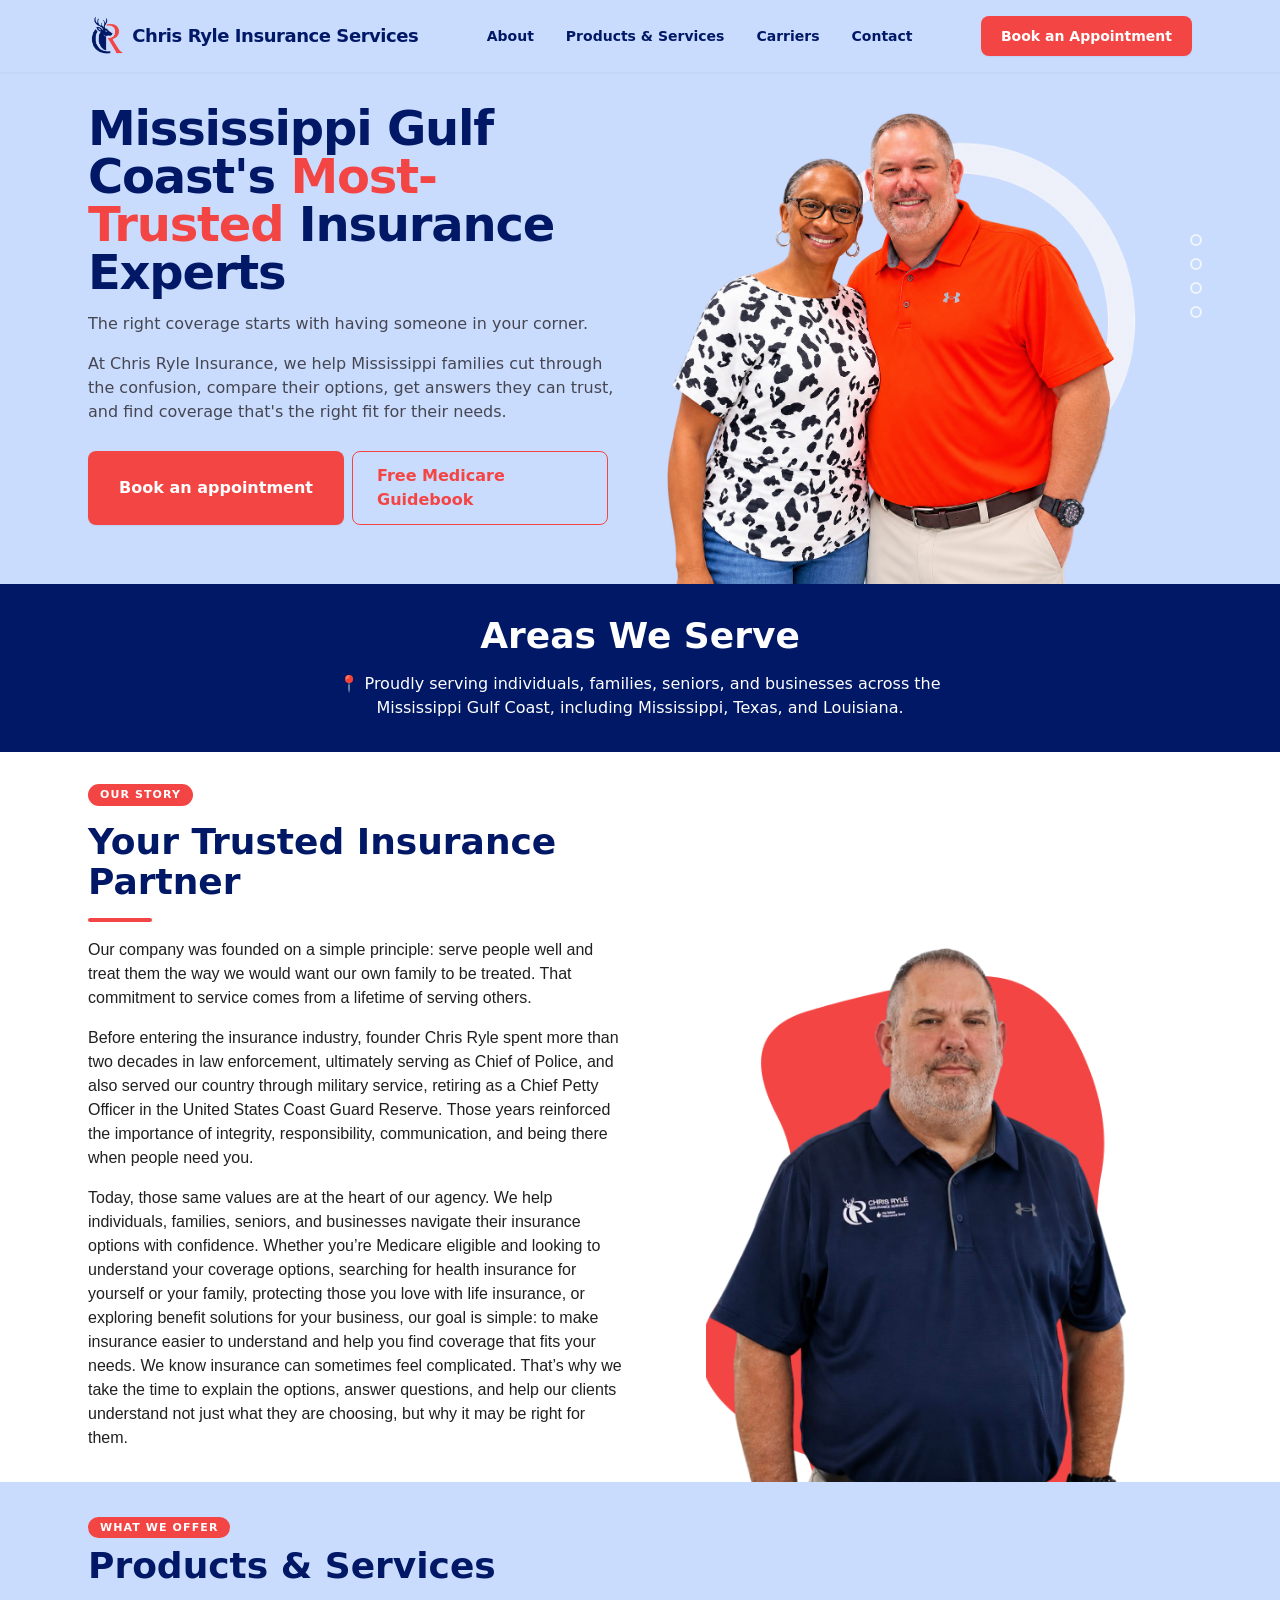
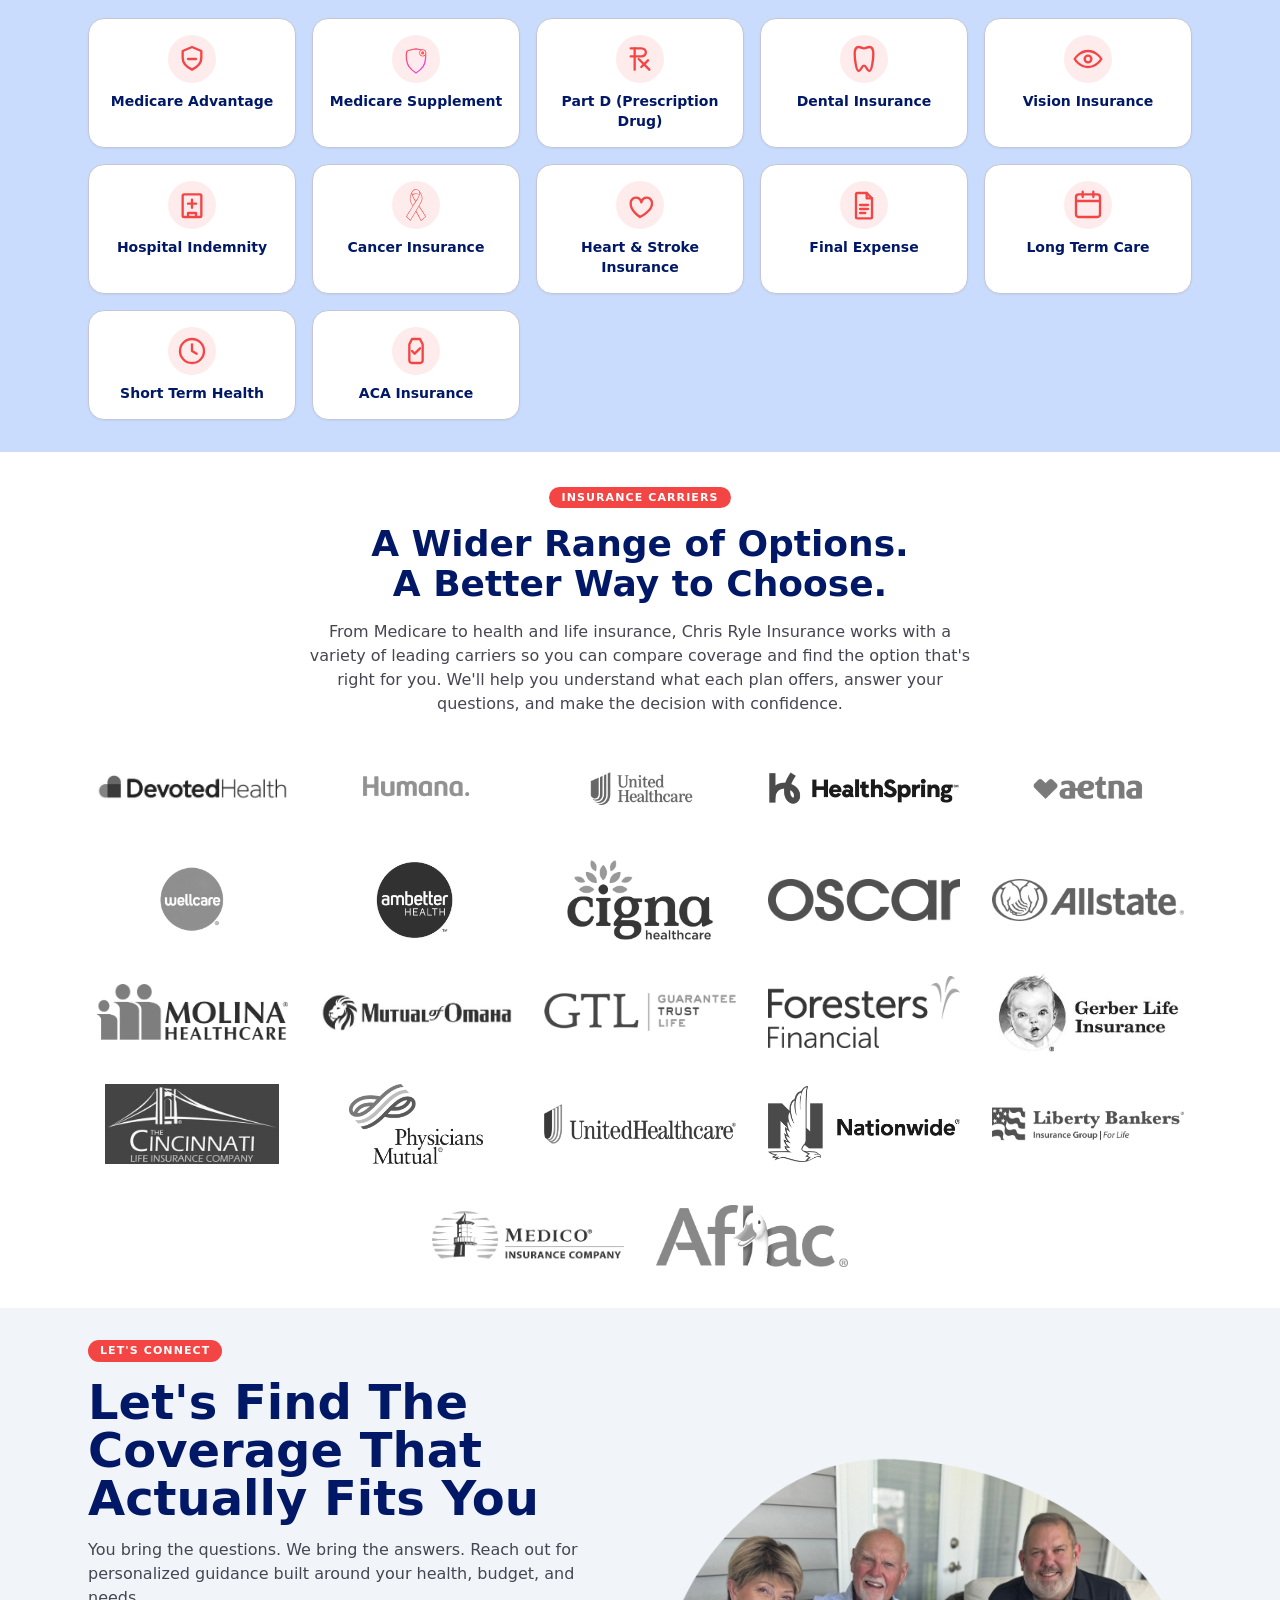
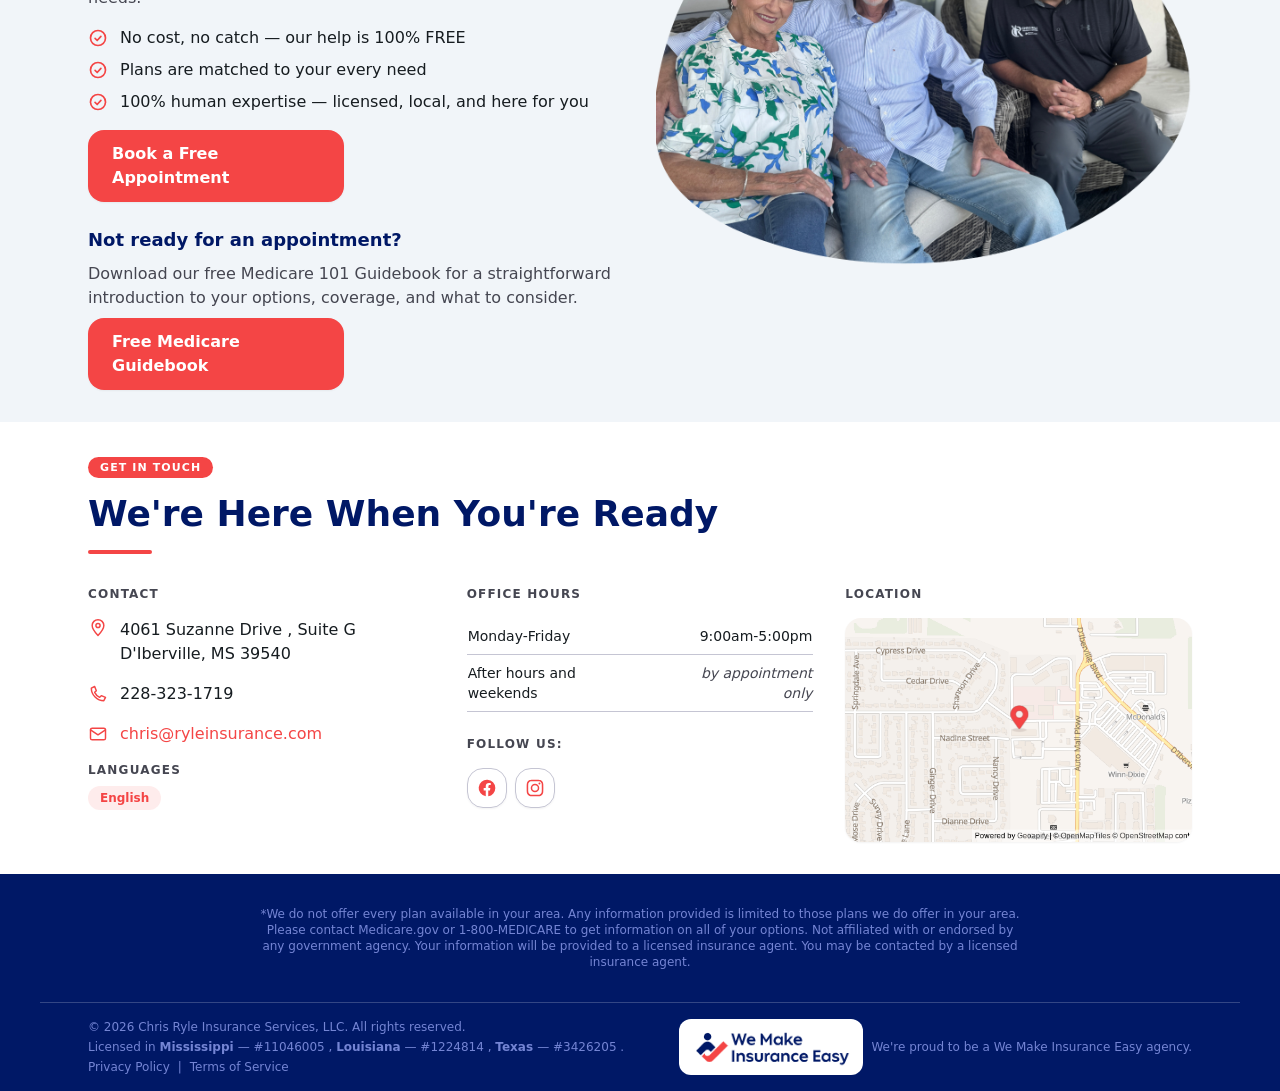
==== commit 80b758bb: "Add Letsconnect1.png to media assets" ====
--- a/index.html
+++ b/index.html
@@ -84,10 +84,18 @@
       observer.observe(p.section);
     });
   })();
-</script> <main> <section data-variant="split" class="bg-primary-fixed " aria-labelledby="hero-heading"> <div class="mx-auto max-w-[theme(spacing.container-max)] px-[theme(spacing.margin-mobile)] py-[theme(spacing.stack-lg)] md:px-[theme(spacing.margin-desktop)] grid items-stretch gap-[theme(spacing.stack-lg)] md:grid-cols-2">  <div class="flex h-full flex-col"> <div class="flex flex-col gap-[theme(spacing.stack-md)]"> <h1 id="hero-heading" class="text-deep-navy text-4xl font-extrabold leading-tight tracking-tight md:text-5xl"> Mississippi Gulf Coast&#39;s <span class="text-coral-accent">Most-Trusted</span>  Insurance Experts </h1>  <p class="text-on-surface-variant max-w-prose ">The right coverage starts with having someone in your corner.</p><p class="text-on-surface-variant max-w-prose ">At Chris Ryle Insurance, we help Mississippi families cut through the confusion, compare their options, get answers they can trust, and find coverage that's the right fit for their needs.</p> </div> <div class="flex flex-1 items-center"> <div class="flex flex-wrap gap-[theme(spacing.stack-sm)]"> <a href="#contact" data-open-modal="appointment-modal" class="bg-coral-accent text-on-secondary inline-flex w-64 items-center justify-center rounded px-6 py-3 font-semibold shadow-sm"> Book an appointment </a> <a href="https://www.wemakeinsuranceez.com/medicare-101-guidebook-1" target="_blank" rel="noopener noreferrer" class="border-coral-accent text-coral-accent inline-flex w-64 items-center justify-center gap-2 rounded border px-6 py-3 font-semibold">Free Medicare Guidebook </a> </div> </div> </div> <div class="relative z-0 h-[320px] w-[300px] self-end -mb-8 md:h-[480px] md:w-[490px]"> <div aria-hidden="true" class="border-white/60 pointer-events-none absolute -right-8 -top-8 -z-10 h-[193px] w-[193px] rounded-full border-[20px] md:h-[296px] md:w-[296px] md:border-[31px]"></div> <div aria-hidden="true" class="pointer-events-none absolute -right-14 top-[62px] -z-10 flex flex-col gap-3 md:top-[130px]"> <span class="border-white/70 h-3 w-3 rounded-full border-2"></span> <span class="border-white/70 h-3 w-3 rounded-full border-2"></span> <span class="border-white/70 h-3 w-3 rounded-full border-2"></span> <span class="border-white/70 h-3 w-3 rounded-full border-2"></span> </div>  <img src="./assets/media/chris-and-customer.png" alt="Insurance agent photo" class="h-full w-full object-cover" style="object-position: 50% center;">  </div>  </div> </section> <section id="areas-we-serve" class="bg-deep-navy py-[theme(spacing.stack-lg)] text-center" aria-labelledby="areas-we-serve-heading"> <div class="mx-auto max-w-[theme(spacing.container-max)] px-[theme(spacing.margin-mobile)] md:px-[theme(spacing.margin-desktop)]">  <h2 id="areas-we-serve-heading" class="text-on-primary text-4xl font-bold">Areas We Serve</h2> <p class="text-on-primary mx-auto mt-[theme(spacing.stack-md)] max-w-2xl">📍 Proudly serving individuals, families, seniors, and businesses across the <span class="whitespace-nowrap">Mississippi Gulf Coast</span>, including Mississippi, Texas, and Louisiana.</p>  </div> </section> <section id="about" class="bg-surface-container-lowest py-[theme(spacing.stack-lg)]" aria-labelledby="about-heading"> <div class="mx-auto grid max-w-[theme(spacing.container-max)] gap-[theme(spacing.stack-lg)] px-[theme(spacing.margin-mobile)] md:grid-cols-2 md:px-[theme(spacing.margin-desktop)] items-start"> <div class="flex flex-col gap-[theme(spacing.stack-md)]"> <span data-eyebrow class="bg-coral-accent text-on-secondary w-fit rounded-full px-3 py-1 text-2xs font-semibold uppercase tracking-widest">Our Story</span> <h2 id="about-heading" class="text-deep-navy text-4xl font-bold">Your Trusted Insurance Partner</h2> <div class="bg-coral-accent h-1 w-16 rounded-full" aria-hidden="true"></div> <div class="text-on-surface-b font-[Arial,Helvetica,sans-serif] text-base font-normal leading-6 tracking-normal flex max-w-prose flex-col gap-[theme(spacing.stack-md)]"> <p data-about-para>Our company was founded on a simple principle: serve people well and treat them the way we would want our own family to be treated.
+</script> <main> <section data-variant="split" class="bg-primary-fixed " aria-labelledby="hero-heading"> <div class="mx-auto max-w-[theme(spacing.container-max)] px-[theme(spacing.margin-mobile)] py-[theme(spacing.stack-lg)] md:px-[theme(spacing.margin-desktop)] grid items-stretch gap-[theme(spacing.stack-lg)] md:grid-cols-2">  <div class="flex h-full flex-col"> <div class="flex flex-col gap-[theme(spacing.stack-md)]"> <h1 id="hero-heading" class="text-deep-navy text-4xl font-extrabold leading-tight tracking-tight md:text-5xl"> Mississippi Gulf Coast&#39;s <span class="text-coral-accent">Most-Trusted</span>  Insurance Experts </h1>  <p class="text-on-surface-variant max-w-prose ">The right coverage starts with having someone in your corner.</p><p class="text-on-surface-variant max-w-prose ">At Chris Ryle Insurance, we help Mississippi families cut through the confusion, compare their options, get answers they can trust, and find coverage that's the right fit for their needs.</p> </div> <div class="flex flex-1 items-center"> <div class="flex flex-wrap gap-[theme(spacing.stack-sm)]"> <a href="#contact" data-open-modal="appointment-modal" class="bg-coral-accent text-on-secondary inline-flex w-64 items-center justify-center rounded px-6 py-3 font-semibold shadow-sm"> Book an appointment </a> <a href="https://www.wemakeinsuranceez.com/medicare-101-guidebook-1" target="_blank" rel="noopener noreferrer" class="border-coral-accent text-coral-accent inline-flex w-64 items-center justify-center gap-2 rounded border px-6 py-3 font-semibold">Free Medicare Guidebook </a> </div> </div> </div> <div class="relative z-0 h-[320px] w-[300px] self-end -mb-8 md:h-[480px] md:w-[490px]"> <div aria-hidden="true" class="border-white/60 pointer-events-none absolute -right-8 -top-8 -z-10 h-[193px] w-[193px] rounded-full border-[20px] md:h-[296px] md:w-[296px] md:border-[31px]"></div> <div aria-hidden="true" class="pointer-events-none absolute -right-14 top-[62px] -z-10 flex flex-col gap-3 md:top-[130px]"> <span class="border-white/70 h-3 w-3 rounded-full border-2"></span> <span class="border-white/70 h-3 w-3 rounded-full border-2"></span> <span class="border-white/70 h-3 w-3 rounded-full border-2"></span> <span class="border-white/70 h-3 w-3 rounded-full border-2"></span> </div>  <img src="./assets/media/chris-and-customer.png" alt="Insurance agent photo" class="h-full w-full object-cover" style="object-position: 50% center;">  </div>  </div> </section> <section id="areas-we-serve" class="bg-deep-navy py-[theme(spacing.stack-lg)] text-center" aria-labelledby="areas-we-serve-heading"> <div class="mx-auto max-w-[theme(spacing.container-max)] px-[theme(spacing.margin-mobile)] md:px-[theme(spacing.margin-desktop)]">  <h2 id="areas-we-serve-heading" class="text-on-primary text-4xl font-bold">Areas We Serve</h2> <p class="text-on-primary mx-auto mt-[theme(spacing.stack-md)] max-w-2xl">📍 Proudly serving individuals, families, seniors, and businesses across the <span class="whitespace-nowrap">Mississippi Gulf Coast</span>, including Mississippi, Texas, and Louisiana.</p>  </div> </section> <section id="about" class="bg-surface-container-lowest py-[theme(spacing.stack-lg)]" aria-labelledby="about-heading"> <style>
+  @media (min-width: 768px) {
+    #about-grid { row-gap: 16px; }
+    #about-wrapper { display: contents; }
+    #about-header-block { grid-column: 1; grid-row: 1; }
+    #about-body-block { grid-column: 1; grid-row: 2; }
+    #about-collage { grid-column: 2; grid-row: 2; align-self: stretch; width: 420px; margin-left: 50px; }
+  }
+</style> <div id="about-grid" class="mx-auto grid max-w-[theme(spacing.container-max)] gap-[theme(spacing.stack-lg)] px-[theme(spacing.margin-mobile)] md:grid-cols-2 md:px-[theme(spacing.margin-desktop)] items-start"> <div id="about-wrapper" class="flex flex-col gap-[theme(spacing.stack-md)]"> <div id="about-header-block" class="flex flex-col gap-[theme(spacing.stack-md)]"> <span data-eyebrow class="bg-coral-accent text-on-secondary w-fit rounded-full px-3 py-1 text-2xs font-semibold uppercase tracking-widest">Our Story</span> <h2 id="about-heading" class="text-deep-navy text-4xl font-bold">Your Trusted Insurance Partner</h2> <div class="bg-coral-accent h-1 w-16 rounded-full" aria-hidden="true"></div> </div> <div id="about-body-block" class="text-on-surface-b font-[Arial,Helvetica,sans-serif] text-base font-normal leading-6 tracking-normal flex max-w-prose flex-col gap-[theme(spacing.stack-md)]"> <p data-about-para>Our company was founded on a simple principle: serve people well and treat them the way we would want our own family to be treated.
 That commitment to service comes from a lifetime of serving others. </p><p data-about-para>Before entering the insurance industry, founder Chris Ryle spent more than two decades in law enforcement, ultimately serving as Chief of Police, and also served our country through military service, retiring as a Chief Petty Officer in the United States Coast Guard Reserve. Those years reinforced the importance of integrity, responsibility, communication, and being there when people need you.</p><p data-about-para>Today, those same values are at the heart of our agency.
 We help individuals, families, seniors, and businesses navigate their insurance options with confidence. Whether you’re Medicare eligible and looking to understand your coverage options, searching for health insurance for yourself or your family, protecting those you love with life insurance, or exploring benefit solutions for your business, our goal is simple: to make insurance easier to understand and help you find coverage that fits your needs.
-We know insurance can sometimes feel complicated. That’s why we take the time to explain the options, answer questions, and help our clients understand not just what they are choosing, but why it may be right for them.</p> </div> </div> <div class="grid w-[300px] gap-[theme(spacing.stack-md)] -mb-8 md:w-auto md:aspect-square md:self-stretch relative z-0" data-about-collage> <div aria-hidden="true" class="border-white/60 pointer-events-none absolute -right-8 -top-8 -z-10 h-[272px] w-[272px] rounded-full border-[24px] md:h-[408px] md:w-[408px]"></div> <div aria-hidden="true" class="pointer-events-none absolute -right-14 top-[62px] -z-10 flex flex-col gap-3 md:top-[130px]"> <span class="border-white/70 h-3 w-3 rounded-full border-2"></span> <span class="border-white/70 h-3 w-3 rounded-full border-2"></span> <span class="border-white/70 h-3 w-3 rounded-full border-2"></span> <span class="border-white/70 h-3 w-3 rounded-full border-2"></span> </div>  <img data-image src="./assets/media/about-image2.png" alt="Chris Ryle Insurance Services" class="h-full w-full object-cover" style="object-position: 100% center; position: relative; left: -60px; transform: none;"> </div> </div> </section> <section id="services" class="bg-primary-fixed py-[theme(spacing.stack-lg)]" aria-labelledby="services-heading"> <div class="mx-auto max-w-[theme(spacing.container-max)] px-[theme(spacing.margin-mobile)] md:px-[theme(spacing.margin-desktop)]"> <div class> <span data-eyebrow class="bg-coral-accent text-on-secondary w-fit rounded-full px-3 py-1 text-2xs font-semibold uppercase tracking-widest">What We Offer</span> <h2 id="services-heading" class="text-deep-navy mt-[theme(spacing.stack-sm)] text-4xl font-bold mb-[theme(spacing.stack-lg)]"> Products &amp; Services </h2>  </div> <ul class="grid list-none grid-cols-1 justify-center gap-[theme(spacing.stack-md)] sm:grid-cols-2 md:grid-cols-3 lg:grid-cols-4 xl:grid-cols-5"> <li class="mx-auto w-full max-w-[220px]"> <div data-service-card class="bg-surface-container-lowest rounded-lg text-deep-navy flex h-full flex-col items-center gap-[theme(spacing.stack-sm)] border border-[theme(colors.outline-variant)] p-[theme(spacing.stack-md)] text-center shadow-sm"> <span class="bg-coral-accent/10 text-coral-accent flex h-12 w-12 items-center justify-center rounded-full"><svg viewBox="0 0 24 24" fill="none" stroke="currentColor" stroke-width="1.75" stroke-linecap="round" stroke-linejoin="round" aria-hidden="true" class="h-8 w-8"><path d="M12 3l7 3v5c0 4-3 7-7 9-4-2-7-5-7-9V6l7-3z"/><path d="M9 12h6"/></svg></span> <span class="text-sm font-semibold">Medicare Advantage</span> </div> </li><li class="mx-auto w-full max-w-[220px]"> <div data-service-card class="bg-surface-container-lowest rounded-lg text-deep-navy flex h-full flex-col items-center gap-[theme(spacing.stack-sm)] border border-[theme(colors.outline-variant)] p-[theme(spacing.stack-md)] text-center shadow-sm"> <span class="bg-coral-accent/10 text-coral-accent flex h-12 w-12 items-center justify-center rounded-full"><svg xmlns="http://www.w3.org/2000/svg" viewBox="0 0 100 100" aria-hidden="true" class="h-8 w-8"><defs><linearGradient id="medSuppShieldGrad" x1="0%" y1="0%" x2="100%" y2="100%"><stop offset="0%" stop-color="#FF5252"/><stop offset="100%" stop-color="#E040FB"/></linearGradient></defs><circle cx="50" cy="50" r="42" fill="#FFEBEE" opacity="0.8"/><path d="M 50,18 C 50,18 23,22 21,27 C 18,40 20,63 28,74 C 36,85 50,94 50,94 C 50,94 64,85 72,74 C 80,63 82,40 79,27 C 77,22 50,18 50,18 Z" fill="none" stroke="url(#medSuppShieldGrad)" stroke-width="4" stroke-linecap="round" stroke-linejoin="round"/><circle cx="71" cy="31" r="10" fill="#FFFFFF" stroke="#FF5252" stroke-width="3"/><circle cx="71" cy="31" r="5" fill="#FF5252"/></svg></span> <span class="text-sm font-semibold">Medicare Supplement</span> </div> </li><li class="mx-auto w-full max-w-[220px]"> <div data-service-card class="bg-surface-container-lowest rounded-lg text-deep-navy flex h-full flex-col items-center gap-[theme(spacing.stack-sm)] border border-[theme(colors.outline-variant)] p-[theme(spacing.stack-md)] text-center shadow-sm"> <span class="bg-coral-accent/10 text-coral-accent flex h-12 w-12 items-center justify-center rounded-full"><svg viewBox="0 0 24 24" fill="none" stroke="currentColor" stroke-width="1.75" stroke-linecap="round" stroke-linejoin="round" aria-hidden="true" class="h-8 w-8"><path d="M 5,4 L 13,4 C 17.5,4 17.5,10 13,10 L 5,10"/><path d="M 8,4 L 8,20"/><path d="M 11,12 L 19,20"/><path d="M 18,13 L 13,18"/></svg></span> <span class="text-sm font-semibold">Part D (Prescription Drug)</span> </div> </li><li class="mx-auto w-full max-w-[220px]"> <div data-service-card class="bg-surface-container-lowest rounded-lg text-deep-navy flex h-full flex-col items-center gap-[theme(spacing.stack-sm)] border border-[theme(colors.outline-variant)] p-[theme(spacing.stack-md)] text-center shadow-sm"> <span class="bg-coral-accent/10 text-coral-accent flex h-12 w-12 items-center justify-center rounded-full"><svg viewBox="0 0 24 24" fill="none" stroke="currentColor" stroke-width="1.75" stroke-linecap="round" stroke-linejoin="round" aria-hidden="true" class="h-8 w-8"><path d="M8 3c-2 0-3 2-3 5s1 13 3 13 2-4 4-4 2 4 4 4 3-10 3-13-1-5-3-5-2 1-4 1-2-1-4-1z"/></svg></span> <span class="text-sm font-semibold">Dental Insurance</span> </div> </li><li class="mx-auto w-full max-w-[220px]"> <div data-service-card class="bg-surface-container-lowest rounded-lg text-deep-navy flex h-full flex-col items-center gap-[theme(spacing.stack-sm)] border border-[theme(colors.outline-variant)] p-[theme(spacing.stack-md)] text-center shadow-sm"> <span class="bg-coral-accent/10 text-coral-accent flex h-12 w-12 items-center justify-center rounded-full"><svg viewBox="0 0 24 24" fill="none" stroke="currentColor" stroke-width="1.75" stroke-linecap="round" stroke-linejoin="round" aria-hidden="true" class="h-8 w-8"><path d="M2 12s3.5-6 10-6 10 6 10 6-3.5 6-10 6-10-6-10-6z"/><circle cx="12" cy="12" r="2.5"/></svg></span> <span class="text-sm font-semibold">Vision Insurance</span> </div> </li><li class="mx-auto w-full max-w-[220px]"> <div data-service-card class="bg-surface-container-lowest rounded-lg text-deep-navy flex h-full flex-col items-center gap-[theme(spacing.stack-sm)] border border-[theme(colors.outline-variant)] p-[theme(spacing.stack-md)] text-center shadow-sm"> <span class="bg-coral-accent/10 text-coral-accent flex h-12 w-12 items-center justify-center rounded-full"><svg viewBox="0 0 24 24" fill="none" stroke="currentColor" stroke-width="1.75" stroke-linecap="round" stroke-linejoin="round" aria-hidden="true" class="h-8 w-8"><rect x="5" y="4" width="14" height="17" rx="1"/><path d="M12 8v6M9 11h6"/><path d="M9 21v-3h6v3"/></svg></span> <span class="text-sm font-semibold">Hospital Indemnity</span> </div> </li><li class="mx-auto w-full max-w-[220px]"> <div data-service-card class="bg-surface-container-lowest rounded-lg text-deep-navy flex h-full flex-col items-center gap-[theme(spacing.stack-sm)] border border-[theme(colors.outline-variant)] p-[theme(spacing.stack-md)] text-center shadow-sm"> <span class="bg-coral-accent/10 text-coral-accent flex h-12 w-12 items-center justify-center rounded-full"><svg viewBox="294 118 606 968" fill="currentColor" aria-hidden="true" class="h-8 w-8"><path fill-rule="evenodd" d="M 431.28 1078.99 C 432.69 1077.89, 435.59 1073.95, 437.74 1070.24 C 446.47 1055.17, 569.63 842.97, 581.09 823.26 C 590.55 807.00, 593.71 802.31, 594.57 803.26 C 595.19 803.94, 606.51 824.08, 619.73 848.00 C 717.24 1024.55, 746.41 1076.79, 748.60 1078.75 C 754.20 1083.77, 751.28 1086.04, 827.48 1017.46 C 867.69 981.27, 898.51 952.80, 899.07 951.32 C 899.61 949.90, 899.76 947.83, 899.41 946.72 C 898.76 944.68, 888.38 928.64, 764.11 737.59 C 725.50 678.23, 694.13 629.10, 694.40 628.39 C 694.67 627.69, 709.84 601.77, 728.12 570.81 C 746.39 539.84, 764.15 508.65, 767.59 501.50 C 792.70 449.25, 797.62 389.63, 781.43 333.88 C 775.05 311.92, 756.53 267.73, 740.27 235.65 C 724.05 203.67, 711.14 185.99, 685.05 160.00 C 664.15 139.19, 644.94 127.80, 620.83 121.93 C 608.34 118.89, 585.66 118.63, 573.00 121.38 C 548.83 126.63, 527.82 138.44, 507.31 158.32 C 463.48 200.77, 434.23 268.64, 418.44 364.50 C 408.50 424.91, 408.44 448.05, 418.17 482.49 C 431.14 528.40, 456.10 575.97, 488.44 616.45 C 493.65 622.98, 497.64 628.81, 497.29 629.41 C 496.71 630.40, 359.45 849.85, 316.81 917.95 C 302.84 940.26, 299.00 947.13, 299.00 949.78 C 299.00 953.70, 294.18 948.50, 371.81 1028.20 C 399.51 1056.63, 422.70 1080.11, 423.34 1080.37 C 425.89 1081.41, 428.86 1080.90, 431.28 1078.99 Z M 388.00 1020.30 C 367.93 999.63, 343.96 974.95, 334.75 965.46 L 318.00 948.20 L 368.65 867.35 C 396.50 822.88, 439.18 754.77, 463.48 716.00 C 487.78 677.23, 527.38 614.00, 551.48 575.50 C 575.57 537.00, 600.57 497.85, 607.02 488.50 C 656.62 416.67, 687.16 358.41, 703.49 304.50 C 710.46 281.48, 713.57 265.10, 715.34 242.00 L 716.53 226.50 L 725.66 244.50 C 736.11 265.13, 743.09 280.67, 752.88 305.22 C 768.66 344.74, 773.17 365.93, 773.09 400.00 C 773.01 433.02, 765.99 464.55, 752.03 494.60 C 749.96 499.05, 730.95 532.13, 709.77 568.10 C 688.60 604.07, 652.47 665.90, 629.49 705.50 C 561.50 822.64, 507.90 915.11, 466.02 987.50 C 444.38 1024.90, 426.19 1056.04, 425.59 1056.70 C 424.77 1057.59, 415.38 1048.50, 388.00 1020.30 Z M 710.57 976.73 C 685.86 932.06, 651.74 870.40, 634.76 839.72 L 603.89 783.94 L 643.55 715.47 C 665.36 677.81, 683.57 647.00, 684.01 647.00 C 684.45 647.00, 723.65 706.74, 771.10 779.75 C 818.56 852.76, 862.47 920.25, 868.67 929.73 L 879.94 946.97 L 818.37 1002.48 C 784.51 1033.02, 756.51 1057.99, 756.15 1057.98 C 755.79 1057.98, 735.28 1021.41, 710.57 976.73 Z M 506.49 611.66 C 505.95 610.92, 501.62 605.18, 496.89 598.91 C 468.99 561.97, 448.22 522.03, 435.97 481.76 C 429.54 460.64, 427.66 447.60, 428.29 428.50 C 429.42 394.46, 439.61 335.81, 451.65 294.08 C 455.82 279.64, 464.38 255.42, 465.91 253.75 C 466.29 253.34, 467.82 258.63, 469.33 265.51 C 477.26 301.81, 492.01 341.05, 514.97 386.94 C 531.86 420.70, 553.42 458.66, 571.67 486.79 C 575.70 493.00, 579.00 498.34, 579.00 498.65 C 579.00 499.22, 508.03 613.00, 507.68 613.00 C 507.57 613.00, 507.04 612.40, 506.49 611.66 Z M 585.60 476.62 C 576.02 461.57, 557.43 429.97, 548.45 413.50 C 528.13 376.20, 504.74 325.03, 498.63 304.50 C 498.13 302.84, 499.67 301.44, 507.77 296.17 C 549.90 268.76, 603.72 262.57, 651.31 279.67 C 664.02 284.24, 687.00 296.65, 687.00 298.95 C 687.00 300.05, 680.10 320.17, 676.70 329.00 C 665.37 358.39, 645.21 397.60, 623.84 431.79 C 612.88 449.33, 591.42 481.64, 590.29 482.29 C 589.86 482.54, 587.75 479.99, 585.60 476.62 Z M 490.09 278.25 C 485.60 263.09, 480.99 236.40, 481.01 225.70 C 481.02 217.46, 499.75 190.14, 517.48 172.50 C 536.16 153.92, 556.06 142.62, 578.50 137.85 C 588.40 135.75, 607.00 136.25, 617.50 138.90 C 627.66 141.47, 643.87 148.79, 652.63 154.77 C 667.17 164.70, 688.16 185.93, 691.99 194.59 C 696.15 204.01, 697.50 213.60, 697.48 233.50 C 697.46 248.87, 697.02 254.99, 695.15 265.50 C 693.88 272.65, 692.51 278.84, 692.10 279.27 C 691.70 279.69, 685.32 276.96, 677.93 273.21 C 655.84 261.98, 636.44 256.26, 612.44 253.90 C 598.59 252.54, 577.61 253.25, 564.78 255.52 C 542.49 259.45, 517.73 269.01, 499.72 280.63 C 495.99 283.03, 492.75 285.00, 492.51 285.00 C 492.28 285.00, 491.19 281.96, 490.09 278.25 Z"/></svg></span> <span class="text-sm font-semibold">Cancer Insurance</span> </div> </li><li class="mx-auto w-full max-w-[220px]"> <div data-service-card class="bg-surface-container-lowest rounded-lg text-deep-navy flex h-full flex-col items-center gap-[theme(spacing.stack-sm)] border border-[theme(colors.outline-variant)] p-[theme(spacing.stack-md)] text-center shadow-sm"> <span class="bg-coral-accent/10 text-coral-accent flex h-12 w-12 items-center justify-center rounded-full"><svg viewBox="0 0 24 24" fill="none" stroke="currentColor" stroke-width="1.75" stroke-linecap="round" stroke-linejoin="round" aria-hidden="true" class="h-8 w-8"><path d="M12 21s-7-4.5-7-10a4 4 0 018-1 4 4 0 018 1c0 5.5-9 10-9 10z"/></svg></span> <span class="text-sm font-semibold">Heart &amp; Stroke Insurance</span> </div> </li><li class="mx-auto w-full max-w-[220px]"> <div data-service-card class="bg-surface-container-lowest rounded-lg text-deep-navy flex h-full flex-col items-center gap-[theme(spacing.stack-sm)] border border-[theme(colors.outline-variant)] p-[theme(spacing.stack-md)] text-center shadow-sm"> <span class="bg-coral-accent/10 text-coral-accent flex h-12 w-12 items-center justify-center rounded-full"><svg viewBox="0 0 24 24" fill="none" stroke="currentColor" stroke-width="1.75" stroke-linecap="round" stroke-linejoin="round" aria-hidden="true" class="h-8 w-8"><path d="M7 3h7l4 4v14a1 1 0 01-1 1H7a1 1 0 01-1-1V4a1 1 0 011-1z"/><path d="M14 3v4h4"/><path d="M9 12h6M9 15h6M9 18h4"/></svg></span> <span class="text-sm font-semibold">Final Expense</span> </div> </li><li class="mx-auto w-full max-w-[220px]"> <div data-service-card class="bg-surface-container-lowest rounded-lg text-deep-navy flex h-full flex-col items-center gap-[theme(spacing.stack-sm)] border border-[theme(colors.outline-variant)] p-[theme(spacing.stack-md)] text-center shadow-sm"> <span class="bg-coral-accent/10 text-coral-accent flex h-12 w-12 items-center justify-center rounded-full"><svg viewBox="0 0 24 24" fill="none" stroke="currentColor" stroke-width="1.75" stroke-linecap="round" stroke-linejoin="round" aria-hidden="true" class="h-8 w-8"><rect x="3" y="4" width="18" height="17" rx="2"/><path d="M3 9h18M8 2v4M16 2v4"/></svg></span> <span class="text-sm font-semibold">Long Term Care</span> </div> </li><li class="mx-auto w-full max-w-[220px]"> <div data-service-card class="bg-surface-container-lowest rounded-lg text-deep-navy flex h-full flex-col items-center gap-[theme(spacing.stack-sm)] border border-[theme(colors.outline-variant)] p-[theme(spacing.stack-md)] text-center shadow-sm"> <span class="bg-coral-accent/10 text-coral-accent flex h-12 w-12 items-center justify-center rounded-full"><svg viewBox="0 0 24 24" fill="none" stroke="currentColor" stroke-width="1.75" stroke-linecap="round" stroke-linejoin="round" aria-hidden="true" class="h-8 w-8"><circle cx="12" cy="12" r="9"/><path d="M12 7v5l3.5 2"/></svg></span> <span class="text-sm font-semibold">Short Term Health</span> </div> </li><li class="mx-auto w-full max-w-[220px]"> <div data-service-card class="bg-surface-container-lowest rounded-lg text-deep-navy flex h-full flex-col items-center gap-[theme(spacing.stack-sm)] border border-[theme(colors.outline-variant)] p-[theme(spacing.stack-md)] text-center shadow-sm"> <span class="bg-coral-accent/10 text-coral-accent flex h-12 w-12 items-center justify-center rounded-full"><svg viewBox="0 0 24 24" fill="none" stroke="currentColor" stroke-width="1.75" stroke-linecap="round" stroke-linejoin="round" aria-hidden="true" class="h-8 w-8"><path d="M9 3h6l2 4v12a2 2 0 01-2 2H9a2 2 0 01-2-2V7l2-4z"/><path d="M9 12l2 2 4-4"/></svg></span> <span class="text-sm font-semibold">ACA Insurance</span> </div> </li> </ul> </div> </section> <section id="carriers-heading" class="bg-surface-container-lowest py-[theme(spacing.stack-lg)]" aria-labelledby="carriers-title"><div class="mx-auto max-w-[theme(spacing.container-max)] px-[theme(spacing.margin-mobile)] text-center md:px-[theme(spacing.margin-desktop)]"><span data-eyebrow class="bg-coral-accent text-on-secondary w-fit rounded-full px-3 py-1 text-2xs font-semibold uppercase tracking-widest">Insurance Carriers</span><h2 id="carriers-title" class="text-deep-navy mx-auto mt-[theme(spacing.stack-md)] max-w-2xl text-4xl font-bold">A Wider Range of Options.<br>A Better Way to Choose.</h2><p class="text-on-surface-variant mx-auto mt-[theme(spacing.stack-md)] max-w-2xl">From Medicare to health and life insurance, Chris Ryle Insurance works with a variety of leading carriers so you can compare coverage and find the option that&#39;s right for you. We&#39;ll help you understand what each plan offers, answer your questions, and make the decision with confidence.</p><ul class="mt-[theme(spacing.stack-lg)] flex list-none flex-wrap items-center justify-center gap-x-[theme(spacing.stack-lg)] gap-y-[theme(spacing.stack-lg)]"><li data-carrier class="flex h-16 w-40 items-center justify-center md:h-20 md:w-48"><img src="./assets/media/Devoted_Health.png" alt="devoted health" class="h-full w-full object-contain grayscale transition hover:grayscale-0"></li><li data-carrier class="flex h-16 w-40 items-center justify-center md:h-20 md:w-48"><img src="./assets/media/humana-2.png" alt="Humana logo" class="h-full w-full object-contain grayscale transition hover:grayscale-0"></li><li data-carrier class="flex h-16 w-40 items-center justify-center md:h-20 md:w-48"><img src="./assets/media/unitedhealthcare.png" alt="UnitedHealthcare logo" class="h-full w-full object-contain grayscale transition hover:grayscale-0"></li><li data-carrier class="flex h-16 w-40 items-center justify-center md:h-20 md:w-48"><img src="./assets/media/HealthSpring.png" alt="HealthSpring" class="h-full w-full object-contain grayscale transition hover:grayscale-0"></li><li data-carrier class="flex h-16 w-40 items-center justify-center md:h-20 md:w-48"><img src="./assets/media/aetna.png" alt="Aetna logo" class="h-full w-full object-contain grayscale transition hover:grayscale-0"></li><li data-carrier class="flex h-16 w-40 items-center justify-center md:h-20 md:w-48"><img src="./assets/media/wellcare.png" alt="Wellcare logo" class="h-full w-full object-contain grayscale transition hover:grayscale-0"></li><li data-carrier class="flex h-16 w-40 items-center justify-center md:h-20 md:w-48"><img src="./assets/media/Ambetter_Health.png" alt="Ambetter Health" class="h-full w-full object-contain grayscale transition hover:grayscale-0"></li><li data-carrier class="flex h-16 w-40 items-center justify-center md:h-20 md:w-48"><img src="./assets/media/Cigna_Healthcare-1.png" alt="Cigna" class="h-full w-full object-contain grayscale transition hover:grayscale-0"></li><li data-carrier class="flex h-16 w-40 items-center justify-center md:h-20 md:w-48"><img src="./assets/media/Oscar_Health.png" alt="Oscar Health" class="h-full w-full object-contain grayscale transition hover:grayscale-0"></li><li data-carrier class="flex h-16 w-40 items-center justify-center md:h-20 md:w-48"><img src="./assets/media/Allstate.png" alt="Allstate" class="h-full w-full object-contain grayscale transition hover:grayscale-0"></li><li data-carrier class="flex h-16 w-40 items-center justify-center md:h-20 md:w-48"><img src="./assets/media/Molina_Healthcare.png" alt="Molina" class="h-full w-full object-contain grayscale transition hover:grayscale-0"></li><li data-carrier class="flex h-16 w-40 items-center justify-center md:h-20 md:w-48"><img src="./assets/media/Mutual_of_Omaha.png" alt="Mutual of Omaha" class="h-full w-full object-contain grayscale transition hover:grayscale-0"></li><li data-carrier class="flex h-16 w-40 items-center justify-center md:h-20 md:w-48"><img src="./assets/media/Guarantee_Trust_Life.png" alt="Guarantee Trust Life" class="h-full w-full object-contain grayscale transition hover:grayscale-0"></li><li data-carrier class="flex h-16 w-40 items-center justify-center md:h-20 md:w-48"><img src="./assets/media/Foresters_Financial.png" alt="Foresters Financial Insurance" class="h-full w-full object-contain grayscale transition hover:grayscale-0"></li><li data-carrier class="flex h-16 w-40 items-center justify-center md:h-20 md:w-48"><img src="./assets/media/Gerber_Life.png" alt="Gerber Life Insurance" class="h-full w-full object-contain grayscale transition hover:grayscale-0"></li><li data-carrier class="flex h-16 w-40 items-center justify-center md:h-20 md:w-48"><img src="./assets/media/Cincinnati_Life.png" alt="Cincinnati Life" class="h-full w-full object-contain grayscale transition hover:grayscale-0"></li><li data-carrier class="flex h-16 w-40 items-center justify-center md:h-20 md:w-48"><img src="./assets/media/Physicians_Mutual.png" alt="Physicians Mutual" class="h-full w-full object-contain grayscale transition hover:grayscale-0"></li><li data-carrier class="flex h-16 w-40 items-center justify-center md:h-20 md:w-48"><img src="./assets/media/UnitedHealthOne_UHOne_Current.png" alt="United Health One" class="h-full w-full object-contain grayscale transition hover:grayscale-0"></li><li data-carrier class="flex h-16 w-40 items-center justify-center md:h-20 md:w-48"><img src="./assets/media/Nationwide.png" alt="Nationwide" class="h-full w-full object-contain grayscale transition hover:grayscale-0"></li><li data-carrier class="flex h-16 w-40 items-center justify-center md:h-20 md:w-48"><img src="./assets/media/Liberty_Bankers.png" alt="Liberty Bankers" class="h-full w-full object-contain grayscale transition hover:grayscale-0"></li><li data-carrier class="flex h-16 w-40 items-center justify-center md:h-20 md:w-48"><img src="./assets/media/Medico_Insurance.png" alt="Medico" class="h-full w-full object-contain grayscale transition hover:grayscale-0"></li><li data-carrier class="flex h-16 w-40 items-center justify-center md:h-20 md:w-48"><img src="./assets/media/Aflac.png" alt="AFLAC" class="h-full w-full object-contain grayscale transition hover:grayscale-0"></li></ul></div></section> <section id="get-in-touch" data-contact-mode="booking" class="bg-surface-tint-b py-[theme(spacing.stack-lg)]" aria-labelledby="connect-heading"> <div class="mx-auto grid max-w-[theme(spacing.container-max)] items-center gap-[theme(spacing.stack-lg)] px-[theme(spacing.margin-mobile)] md:grid-cols-2 md:px-[theme(spacing.margin-desktop)]"> <!-- Left: the pitch --> <div class="flex flex-col gap-[theme(spacing.stack-md)]"> <span data-eyebrow class="bg-coral-accent text-on-secondary w-fit rounded-full px-3 py-1 text-2xs font-semibold uppercase tracking-widest">Let&#39;s Connect</span> <h2 id="connect-heading" class="text-deep-navy text-4xl font-bold md:text-5xl"> Let&#39;s Find The Coverage That Actually Fits You </h2> <p class="text-on-surface-variant max-w-prose">You bring the questions. We bring the answers. Reach out for personalized guidance built around your health, budget, and needs.</p> <ul class="flex list-none flex-col gap-[theme(spacing.stack-sm)]"> <li class="flex items-center gap-3"> <svg viewBox="0 0 24 24" fill="none" stroke="currentColor" stroke-width="2" stroke-linecap="round" stroke-linejoin="round" aria-hidden="true" class="text-coral-accent h-5 w-5 shrink-0"> <circle cx="12" cy="12" r="9"></circle> <path d="M8.5 12.5l2.5 2.5 4.5-5"></path> </svg> <span class="text-on-surface">No cost, no catch — our help is 100% FREE</span> </li><li class="flex items-center gap-3"> <svg viewBox="0 0 24 24" fill="none" stroke="currentColor" stroke-width="2" stroke-linecap="round" stroke-linejoin="round" aria-hidden="true" class="text-coral-accent h-5 w-5 shrink-0"> <circle cx="12" cy="12" r="9"></circle> <path d="M8.5 12.5l2.5 2.5 4.5-5"></path> </svg> <span class="text-on-surface">Plans are matched to your every need</span> </li><li class="flex items-center gap-3"> <svg viewBox="0 0 24 24" fill="none" stroke="currentColor" stroke-width="2" stroke-linecap="round" stroke-linejoin="round" aria-hidden="true" class="text-coral-accent h-5 w-5 shrink-0"> <circle cx="12" cy="12" r="9"></circle> <path d="M8.5 12.5l2.5 2.5 4.5-5"></path> </svg> <span class="text-on-surface">100% human expertise — licensed, local, and here for you</span> </li> </ul><div><a href="#contact" data-open-modal="appointment-modal" class="bg-coral-accent text-on-secondary inline-flex w-64 items-center justify-center gap-2 rounded-lg px-6 py-3 font-semibold shadow-sm">Book a Free Appointment</a></div> <div class="mt-[theme(spacing.stack-sm)] flex flex-col gap-[theme(spacing.stack-sm)]"> <p class="text-deep-navy text-lg font-bold">Not ready for an appointment?</p> <p class="text-on-surface-variant">Download our free Medicare 101 Guidebook for a straightforward introduction to your options, coverage, and what to consider.</p> <div class="flex flex-wrap gap-[theme(spacing.stack-sm)]"> <a href="https://www.wemakeinsuranceez.com/medicare-101-guidebook-1" target="_blank" rel="noopener noreferrer" class="bg-coral-accent text-on-secondary inline-flex w-64 items-center justify-center gap-2 rounded-lg px-6 py-3 font-semibold shadow-sm"> Free Medicare Guidebook </a></div> </div> </div> <!-- Right: photo --> <img src="./assets/media/Letsconnect.png" alt="Chris Ryle with a Medicare customer" class="h-full w-full object-contain"> </div> </section> <section id="contact" class="bg-surface-container-lowest py-[theme(spacing.stack-lg)]" aria-labelledby="find-me-heading"> <div class="mx-auto max-w-[theme(spacing.container-max)] px-[theme(spacing.margin-mobile)] md:px-[theme(spacing.margin-desktop)]"> <span data-eyebrow class="bg-coral-accent text-on-secondary w-fit rounded-full px-3 py-1 text-2xs font-semibold uppercase tracking-widest">Get in Touch</span> <h2 id="find-me-heading" class="text-deep-navy mt-[theme(spacing.stack-md)] text-4xl font-bold">We&#39;re Here When You&#39;re Ready</h2> <div class="bg-coral-accent mt-[theme(spacing.stack-md)] h-1 w-16 rounded-full" aria-hidden="true"></div> <div class="mt-[theme(spacing.stack-lg)] grid gap-[theme(spacing.stack-lg)] md:grid-cols-3"> <div class="flex flex-col gap-[theme(spacing.stack-md)]"> <h3 class="text-on-surface-variant text-xs font-bold uppercase tracking-widest">Contact</h3> <div class="flex items-start gap-3"> <svg viewBox="0 0 24 24" fill="none" stroke="currentColor" stroke-width="1.75" stroke-linecap="round" stroke-linejoin="round" aria-hidden="true" class="text-coral-accent h-5 w-5 shrink-0"> <path d="M12 21s7-7.5 7-12a7 7 0 10-14 0c0 4.5 7 12 7 12z"></path> <circle cx="12" cy="9" r="2.5"></circle> </svg> <address data-office-address class="text-on-surface not-italic" itemscope itemtype="https://schema.org/PostalAddress"> <span itemprop="streetAddress" data-street>4061 Suzanne Drive</span><span data-suite>
+We know insurance can sometimes feel complicated. That’s why we take the time to explain the options, answer questions, and help our clients understand not just what they are choosing, but why it may be right for them.</p> </div> </div> <div id="about-collage" class="grid w-[300px] gap-[theme(spacing.stack-md)] -mb-8 relative z-0" data-about-collage> <div aria-hidden="true" class="border-white/60 pointer-events-none absolute -right-8 -top-8 -z-10 h-[272px] w-[272px] rounded-full border-[24px] md:h-[408px] md:w-[408px]"></div> <div aria-hidden="true" class="pointer-events-none absolute -right-14 top-[62px] -z-10 flex flex-col gap-3 md:top-[130px]"> <span class="border-white/70 h-3 w-3 rounded-full border-2"></span> <span class="border-white/70 h-3 w-3 rounded-full border-2"></span> <span class="border-white/70 h-3 w-3 rounded-full border-2"></span> <span class="border-white/70 h-3 w-3 rounded-full border-2"></span> </div>  <img data-image src="./assets/media/about-image2.png" alt="Chris Ryle Insurance Services" class="h-full w-full object-cover" style="object-position: 43% center;"> </div> </div> </section> <section id="services" class="bg-primary-fixed py-[theme(spacing.stack-lg)]" aria-labelledby="services-heading"> <div class="mx-auto max-w-[theme(spacing.container-max)] px-[theme(spacing.margin-mobile)] md:px-[theme(spacing.margin-desktop)]"> <div class> <span data-eyebrow class="bg-coral-accent text-on-secondary w-fit rounded-full px-3 py-1 text-2xs font-semibold uppercase tracking-widest">What We Offer</span> <h2 id="services-heading" class="text-deep-navy mt-[theme(spacing.stack-sm)] text-4xl font-bold mb-[theme(spacing.stack-lg)]"> Products &amp; Services </h2>  </div> <ul class="grid list-none grid-cols-1 justify-center gap-[theme(spacing.stack-md)] sm:grid-cols-2 md:grid-cols-3 lg:grid-cols-4 xl:grid-cols-5"> <li class="mx-auto w-full max-w-[220px]"> <div data-service-card class="bg-surface-container-lowest rounded-lg text-deep-navy flex h-full flex-col items-center gap-[theme(spacing.stack-sm)] border border-[theme(colors.outline-variant)] p-[theme(spacing.stack-md)] text-center shadow-sm"> <span class="bg-coral-accent/10 text-coral-accent flex h-12 w-12 items-center justify-center rounded-full"><svg viewBox="0 0 24 24" fill="none" stroke="currentColor" stroke-width="1.75" stroke-linecap="round" stroke-linejoin="round" aria-hidden="true" class="h-8 w-8"><path d="M12 3l7 3v5c0 4-3 7-7 9-4-2-7-5-7-9V6l7-3z"/><path d="M9 12h6"/></svg></span> <span class="text-sm font-semibold">Medicare Advantage</span> </div> </li><li class="mx-auto w-full max-w-[220px]"> <div data-service-card class="bg-surface-container-lowest rounded-lg text-deep-navy flex h-full flex-col items-center gap-[theme(spacing.stack-sm)] border border-[theme(colors.outline-variant)] p-[theme(spacing.stack-md)] text-center shadow-sm"> <span class="bg-coral-accent/10 text-coral-accent flex h-12 w-12 items-center justify-center rounded-full"><svg xmlns="http://www.w3.org/2000/svg" viewBox="0 0 100 100" aria-hidden="true" class="h-8 w-8"><defs><linearGradient id="medSuppShieldGrad" x1="0%" y1="0%" x2="100%" y2="100%"><stop offset="0%" stop-color="#FF5252"/><stop offset="100%" stop-color="#E040FB"/></linearGradient></defs><circle cx="50" cy="50" r="42" fill="#FFEBEE" opacity="0.8"/><path d="M 50,18 C 50,18 23,22 21,27 C 18,40 20,63 28,74 C 36,85 50,94 50,94 C 50,94 64,85 72,74 C 80,63 82,40 79,27 C 77,22 50,18 50,18 Z" fill="none" stroke="url(#medSuppShieldGrad)" stroke-width="4" stroke-linecap="round" stroke-linejoin="round"/><circle cx="71" cy="31" r="10" fill="#FFFFFF" stroke="#FF5252" stroke-width="3"/><circle cx="71" cy="31" r="5" fill="#FF5252"/></svg></span> <span class="text-sm font-semibold">Medicare Supplement</span> </div> </li><li class="mx-auto w-full max-w-[220px]"> <div data-service-card class="bg-surface-container-lowest rounded-lg text-deep-navy flex h-full flex-col items-center gap-[theme(spacing.stack-sm)] border border-[theme(colors.outline-variant)] p-[theme(spacing.stack-md)] text-center shadow-sm"> <span class="bg-coral-accent/10 text-coral-accent flex h-12 w-12 items-center justify-center rounded-full"><svg viewBox="0 0 24 24" fill="none" stroke="currentColor" stroke-width="1.75" stroke-linecap="round" stroke-linejoin="round" aria-hidden="true" class="h-8 w-8"><path d="M 5,4 L 13,4 C 17.5,4 17.5,10 13,10 L 5,10"/><path d="M 8,4 L 8,20"/><path d="M 11,12 L 19,20"/><path d="M 18,13 L 13,18"/></svg></span> <span class="text-sm font-semibold">Part D (Prescription Drug)</span> </div> </li><li class="mx-auto w-full max-w-[220px]"> <div data-service-card class="bg-surface-container-lowest rounded-lg text-deep-navy flex h-full flex-col items-center gap-[theme(spacing.stack-sm)] border border-[theme(colors.outline-variant)] p-[theme(spacing.stack-md)] text-center shadow-sm"> <span class="bg-coral-accent/10 text-coral-accent flex h-12 w-12 items-center justify-center rounded-full"><svg viewBox="0 0 24 24" fill="none" stroke="currentColor" stroke-width="1.75" stroke-linecap="round" stroke-linejoin="round" aria-hidden="true" class="h-8 w-8"><path d="M8 3c-2 0-3 2-3 5s1 13 3 13 2-4 4-4 2 4 4 4 3-10 3-13-1-5-3-5-2 1-4 1-2-1-4-1z"/></svg></span> <span class="text-sm font-semibold">Dental Insurance</span> </div> </li><li class="mx-auto w-full max-w-[220px]"> <div data-service-card class="bg-surface-container-lowest rounded-lg text-deep-navy flex h-full flex-col items-center gap-[theme(spacing.stack-sm)] border border-[theme(colors.outline-variant)] p-[theme(spacing.stack-md)] text-center shadow-sm"> <span class="bg-coral-accent/10 text-coral-accent flex h-12 w-12 items-center justify-center rounded-full"><svg viewBox="0 0 24 24" fill="none" stroke="currentColor" stroke-width="1.75" stroke-linecap="round" stroke-linejoin="round" aria-hidden="true" class="h-8 w-8"><path d="M2 12s3.5-6 10-6 10 6 10 6-3.5 6-10 6-10-6-10-6z"/><circle cx="12" cy="12" r="2.5"/></svg></span> <span class="text-sm font-semibold">Vision Insurance</span> </div> </li><li class="mx-auto w-full max-w-[220px]"> <div data-service-card class="bg-surface-container-lowest rounded-lg text-deep-navy flex h-full flex-col items-center gap-[theme(spacing.stack-sm)] border border-[theme(colors.outline-variant)] p-[theme(spacing.stack-md)] text-center shadow-sm"> <span class="bg-coral-accent/10 text-coral-accent flex h-12 w-12 items-center justify-center rounded-full"><svg viewBox="0 0 24 24" fill="none" stroke="currentColor" stroke-width="1.75" stroke-linecap="round" stroke-linejoin="round" aria-hidden="true" class="h-8 w-8"><rect x="5" y="4" width="14" height="17" rx="1"/><path d="M12 8v6M9 11h6"/><path d="M9 21v-3h6v3"/></svg></span> <span class="text-sm font-semibold">Hospital Indemnity</span> </div> </li><li class="mx-auto w-full max-w-[220px]"> <div data-service-card class="bg-surface-container-lowest rounded-lg text-deep-navy flex h-full flex-col items-center gap-[theme(spacing.stack-sm)] border border-[theme(colors.outline-variant)] p-[theme(spacing.stack-md)] text-center shadow-sm"> <span class="bg-coral-accent/10 text-coral-accent flex h-12 w-12 items-center justify-center rounded-full"><svg viewBox="294 118 606 968" fill="currentColor" aria-hidden="true" class="h-8 w-8"><path fill-rule="evenodd" d="M 431.28 1078.99 C 432.69 1077.89, 435.59 1073.95, 437.74 1070.24 C 446.47 1055.17, 569.63 842.97, 581.09 823.26 C 590.55 807.00, 593.71 802.31, 594.57 803.26 C 595.19 803.94, 606.51 824.08, 619.73 848.00 C 717.24 1024.55, 746.41 1076.79, 748.60 1078.75 C 754.20 1083.77, 751.28 1086.04, 827.48 1017.46 C 867.69 981.27, 898.51 952.80, 899.07 951.32 C 899.61 949.90, 899.76 947.83, 899.41 946.72 C 898.76 944.68, 888.38 928.64, 764.11 737.59 C 725.50 678.23, 694.13 629.10, 694.40 628.39 C 694.67 627.69, 709.84 601.77, 728.12 570.81 C 746.39 539.84, 764.15 508.65, 767.59 501.50 C 792.70 449.25, 797.62 389.63, 781.43 333.88 C 775.05 311.92, 756.53 267.73, 740.27 235.65 C 724.05 203.67, 711.14 185.99, 685.05 160.00 C 664.15 139.19, 644.94 127.80, 620.83 121.93 C 608.34 118.89, 585.66 118.63, 573.00 121.38 C 548.83 126.63, 527.82 138.44, 507.31 158.32 C 463.48 200.77, 434.23 268.64, 418.44 364.50 C 408.50 424.91, 408.44 448.05, 418.17 482.49 C 431.14 528.40, 456.10 575.97, 488.44 616.45 C 493.65 622.98, 497.64 628.81, 497.29 629.41 C 496.71 630.40, 359.45 849.85, 316.81 917.95 C 302.84 940.26, 299.00 947.13, 299.00 949.78 C 299.00 953.70, 294.18 948.50, 371.81 1028.20 C 399.51 1056.63, 422.70 1080.11, 423.34 1080.37 C 425.89 1081.41, 428.86 1080.90, 431.28 1078.99 Z M 388.00 1020.30 C 367.93 999.63, 343.96 974.95, 334.75 965.46 L 318.00 948.20 L 368.65 867.35 C 396.50 822.88, 439.18 754.77, 463.48 716.00 C 487.78 677.23, 527.38 614.00, 551.48 575.50 C 575.57 537.00, 600.57 497.85, 607.02 488.50 C 656.62 416.67, 687.16 358.41, 703.49 304.50 C 710.46 281.48, 713.57 265.10, 715.34 242.00 L 716.53 226.50 L 725.66 244.50 C 736.11 265.13, 743.09 280.67, 752.88 305.22 C 768.66 344.74, 773.17 365.93, 773.09 400.00 C 773.01 433.02, 765.99 464.55, 752.03 494.60 C 749.96 499.05, 730.95 532.13, 709.77 568.10 C 688.60 604.07, 652.47 665.90, 629.49 705.50 C 561.50 822.64, 507.90 915.11, 466.02 987.50 C 444.38 1024.90, 426.19 1056.04, 425.59 1056.70 C 424.77 1057.59, 415.38 1048.50, 388.00 1020.30 Z M 710.57 976.73 C 685.86 932.06, 651.74 870.40, 634.76 839.72 L 603.89 783.94 L 643.55 715.47 C 665.36 677.81, 683.57 647.00, 684.01 647.00 C 684.45 647.00, 723.65 706.74, 771.10 779.75 C 818.56 852.76, 862.47 920.25, 868.67 929.73 L 879.94 946.97 L 818.37 1002.48 C 784.51 1033.02, 756.51 1057.99, 756.15 1057.98 C 755.79 1057.98, 735.28 1021.41, 710.57 976.73 Z M 506.49 611.66 C 505.95 610.92, 501.62 605.18, 496.89 598.91 C 468.99 561.97, 448.22 522.03, 435.97 481.76 C 429.54 460.64, 427.66 447.60, 428.29 428.50 C 429.42 394.46, 439.61 335.81, 451.65 294.08 C 455.82 279.64, 464.38 255.42, 465.91 253.75 C 466.29 253.34, 467.82 258.63, 469.33 265.51 C 477.26 301.81, 492.01 341.05, 514.97 386.94 C 531.86 420.70, 553.42 458.66, 571.67 486.79 C 575.70 493.00, 579.00 498.34, 579.00 498.65 C 579.00 499.22, 508.03 613.00, 507.68 613.00 C 507.57 613.00, 507.04 612.40, 506.49 611.66 Z M 585.60 476.62 C 576.02 461.57, 557.43 429.97, 548.45 413.50 C 528.13 376.20, 504.74 325.03, 498.63 304.50 C 498.13 302.84, 499.67 301.44, 507.77 296.17 C 549.90 268.76, 603.72 262.57, 651.31 279.67 C 664.02 284.24, 687.00 296.65, 687.00 298.95 C 687.00 300.05, 680.10 320.17, 676.70 329.00 C 665.37 358.39, 645.21 397.60, 623.84 431.79 C 612.88 449.33, 591.42 481.64, 590.29 482.29 C 589.86 482.54, 587.75 479.99, 585.60 476.62 Z M 490.09 278.25 C 485.60 263.09, 480.99 236.40, 481.01 225.70 C 481.02 217.46, 499.75 190.14, 517.48 172.50 C 536.16 153.92, 556.06 142.62, 578.50 137.85 C 588.40 135.75, 607.00 136.25, 617.50 138.90 C 627.66 141.47, 643.87 148.79, 652.63 154.77 C 667.17 164.70, 688.16 185.93, 691.99 194.59 C 696.15 204.01, 697.50 213.60, 697.48 233.50 C 697.46 248.87, 697.02 254.99, 695.15 265.50 C 693.88 272.65, 692.51 278.84, 692.10 279.27 C 691.70 279.69, 685.32 276.96, 677.93 273.21 C 655.84 261.98, 636.44 256.26, 612.44 253.90 C 598.59 252.54, 577.61 253.25, 564.78 255.52 C 542.49 259.45, 517.73 269.01, 499.72 280.63 C 495.99 283.03, 492.75 285.00, 492.51 285.00 C 492.28 285.00, 491.19 281.96, 490.09 278.25 Z"/></svg></span> <span class="text-sm font-semibold">Cancer Insurance</span> </div> </li><li class="mx-auto w-full max-w-[220px]"> <div data-service-card class="bg-surface-container-lowest rounded-lg text-deep-navy flex h-full flex-col items-center gap-[theme(spacing.stack-sm)] border border-[theme(colors.outline-variant)] p-[theme(spacing.stack-md)] text-center shadow-sm"> <span class="bg-coral-accent/10 text-coral-accent flex h-12 w-12 items-center justify-center rounded-full"><svg viewBox="0 0 24 24" fill="none" stroke="currentColor" stroke-width="1.75" stroke-linecap="round" stroke-linejoin="round" aria-hidden="true" class="h-8 w-8"><path d="M12 21s-7-4.5-7-10a4 4 0 018-1 4 4 0 018 1c0 5.5-9 10-9 10z"/></svg></span> <span class="text-sm font-semibold">Heart &amp; Stroke Insurance</span> </div> </li><li class="mx-auto w-full max-w-[220px]"> <div data-service-card class="bg-surface-container-lowest rounded-lg text-deep-navy flex h-full flex-col items-center gap-[theme(spacing.stack-sm)] border border-[theme(colors.outline-variant)] p-[theme(spacing.stack-md)] text-center shadow-sm"> <span class="bg-coral-accent/10 text-coral-accent flex h-12 w-12 items-center justify-center rounded-full"><svg viewBox="0 0 24 24" fill="none" stroke="currentColor" stroke-width="1.75" stroke-linecap="round" stroke-linejoin="round" aria-hidden="true" class="h-8 w-8"><path d="M7 3h7l4 4v14a1 1 0 01-1 1H7a1 1 0 01-1-1V4a1 1 0 011-1z"/><path d="M14 3v4h4"/><path d="M9 12h6M9 15h6M9 18h4"/></svg></span> <span class="text-sm font-semibold">Final Expense</span> </div> </li><li class="mx-auto w-full max-w-[220px]"> <div data-service-card class="bg-surface-container-lowest rounded-lg text-deep-navy flex h-full flex-col items-center gap-[theme(spacing.stack-sm)] border border-[theme(colors.outline-variant)] p-[theme(spacing.stack-md)] text-center shadow-sm"> <span class="bg-coral-accent/10 text-coral-accent flex h-12 w-12 items-center justify-center rounded-full"><svg viewBox="0 0 24 24" fill="none" stroke="currentColor" stroke-width="1.75" stroke-linecap="round" stroke-linejoin="round" aria-hidden="true" class="h-8 w-8"><rect x="3" y="4" width="18" height="17" rx="2"/><path d="M3 9h18M8 2v4M16 2v4"/></svg></span> <span class="text-sm font-semibold">Long Term Care</span> </div> </li><li class="mx-auto w-full max-w-[220px]"> <div data-service-card class="bg-surface-container-lowest rounded-lg text-deep-navy flex h-full flex-col items-center gap-[theme(spacing.stack-sm)] border border-[theme(colors.outline-variant)] p-[theme(spacing.stack-md)] text-center shadow-sm"> <span class="bg-coral-accent/10 text-coral-accent flex h-12 w-12 items-center justify-center rounded-full"><svg viewBox="0 0 24 24" fill="none" stroke="currentColor" stroke-width="1.75" stroke-linecap="round" stroke-linejoin="round" aria-hidden="true" class="h-8 w-8"><circle cx="12" cy="12" r="9"/><path d="M12 7v5l3.5 2"/></svg></span> <span class="text-sm font-semibold">Short Term Health</span> </div> </li><li class="mx-auto w-full max-w-[220px]"> <div data-service-card class="bg-surface-container-lowest rounded-lg text-deep-navy flex h-full flex-col items-center gap-[theme(spacing.stack-sm)] border border-[theme(colors.outline-variant)] p-[theme(spacing.stack-md)] text-center shadow-sm"> <span class="bg-coral-accent/10 text-coral-accent flex h-12 w-12 items-center justify-center rounded-full"><svg viewBox="0 0 24 24" fill="none" stroke="currentColor" stroke-width="1.75" stroke-linecap="round" stroke-linejoin="round" aria-hidden="true" class="h-8 w-8"><path d="M9 3h6l2 4v12a2 2 0 01-2 2H9a2 2 0 01-2-2V7l2-4z"/><path d="M9 12l2 2 4-4"/></svg></span> <span class="text-sm font-semibold">ACA Insurance</span> </div> </li> </ul> </div> </section> <section id="carriers-heading" class="bg-surface-container-lowest py-[theme(spacing.stack-lg)]" aria-labelledby="carriers-title"><div class="mx-auto max-w-[theme(spacing.container-max)] px-[theme(spacing.margin-mobile)] text-center md:px-[theme(spacing.margin-desktop)]"><span data-eyebrow class="bg-coral-accent text-on-secondary w-fit rounded-full px-3 py-1 text-2xs font-semibold uppercase tracking-widest">Insurance Carriers</span><h2 id="carriers-title" class="text-deep-navy mx-auto mt-[theme(spacing.stack-md)] max-w-2xl text-4xl font-bold">A Wider Range of Options.<br>A Better Way to Choose.</h2><p class="text-on-surface-variant mx-auto mt-[theme(spacing.stack-md)] max-w-2xl">From Medicare to health and life insurance, Chris Ryle Insurance works with a variety of leading carriers so you can compare coverage and find the option that&#39;s right for you. We&#39;ll help you understand what each plan offers, answer your questions, and make the decision with confidence.</p><ul class="mt-[theme(spacing.stack-lg)] flex list-none flex-wrap items-center justify-center gap-x-[theme(spacing.stack-lg)] gap-y-[theme(spacing.stack-lg)]"><li data-carrier class="flex h-16 w-40 items-center justify-center md:h-20 md:w-48"><img src="./assets/media/Devoted_Health.png" alt="devoted health" class="h-full w-full object-contain grayscale transition hover:grayscale-0"></li><li data-carrier class="flex h-16 w-40 items-center justify-center md:h-20 md:w-48"><img src="./assets/media/humana-2.png" alt="Humana logo" class="h-full w-full object-contain grayscale transition hover:grayscale-0"></li><li data-carrier class="flex h-16 w-40 items-center justify-center md:h-20 md:w-48"><img src="./assets/media/unitedhealthcare.png" alt="UnitedHealthcare logo" class="h-full w-full object-contain grayscale transition hover:grayscale-0"></li><li data-carrier class="flex h-16 w-40 items-center justify-center md:h-20 md:w-48"><img src="./assets/media/HealthSpring.png" alt="HealthSpring" class="h-full w-full object-contain grayscale transition hover:grayscale-0"></li><li data-carrier class="flex h-16 w-40 items-center justify-center md:h-20 md:w-48"><img src="./assets/media/aetna.png" alt="Aetna logo" class="h-full w-full object-contain grayscale transition hover:grayscale-0"></li><li data-carrier class="flex h-16 w-40 items-center justify-center md:h-20 md:w-48"><img src="./assets/media/wellcare.png" alt="Wellcare logo" class="h-full w-full object-contain grayscale transition hover:grayscale-0"></li><li data-carrier class="flex h-16 w-40 items-center justify-center md:h-20 md:w-48"><img src="./assets/media/Ambetter_Health.png" alt="Ambetter Health" class="h-full w-full object-contain grayscale transition hover:grayscale-0"></li><li data-carrier class="flex h-16 w-40 items-center justify-center md:h-20 md:w-48"><img src="./assets/media/Cigna_Healthcare-1.png" alt="Cigna" class="h-full w-full object-contain grayscale transition hover:grayscale-0"></li><li data-carrier class="flex h-16 w-40 items-center justify-center md:h-20 md:w-48"><img src="./assets/media/Oscar_Health.png" alt="Oscar Health" class="h-full w-full object-contain grayscale transition hover:grayscale-0"></li><li data-carrier class="flex h-16 w-40 items-center justify-center md:h-20 md:w-48"><img src="./assets/media/Allstate.png" alt="Allstate" class="h-full w-full object-contain grayscale transition hover:grayscale-0"></li><li data-carrier class="flex h-16 w-40 items-center justify-center md:h-20 md:w-48"><img src="./assets/media/Molina_Healthcare.png" alt="Molina" class="h-full w-full object-contain grayscale transition hover:grayscale-0"></li><li data-carrier class="flex h-16 w-40 items-center justify-center md:h-20 md:w-48"><img src="./assets/media/Mutual_of_Omaha.png" alt="Mutual of Omaha" class="h-full w-full object-contain grayscale transition hover:grayscale-0"></li><li data-carrier class="flex h-16 w-40 items-center justify-center md:h-20 md:w-48"><img src="./assets/media/Guarantee_Trust_Life.png" alt="Guarantee Trust Life" class="h-full w-full object-contain grayscale transition hover:grayscale-0"></li><li data-carrier class="flex h-16 w-40 items-center justify-center md:h-20 md:w-48"><img src="./assets/media/Foresters_Financial.png" alt="Foresters Financial Insurance" class="h-full w-full object-contain grayscale transition hover:grayscale-0"></li><li data-carrier class="flex h-16 w-40 items-center justify-center md:h-20 md:w-48"><img src="./assets/media/Gerber_Life.png" alt="Gerber Life Insurance" class="h-full w-full object-contain grayscale transition hover:grayscale-0"></li><li data-carrier class="flex h-16 w-40 items-center justify-center md:h-20 md:w-48"><img src="./assets/media/Cincinnati_Life.png" alt="Cincinnati Life" class="h-full w-full object-contain grayscale transition hover:grayscale-0"></li><li data-carrier class="flex h-16 w-40 items-center justify-center md:h-20 md:w-48"><img src="./assets/media/Physicians_Mutual.png" alt="Physicians Mutual" class="h-full w-full object-contain grayscale transition hover:grayscale-0"></li><li data-carrier class="flex h-16 w-40 items-center justify-center md:h-20 md:w-48"><img src="./assets/media/UnitedHealthOne_UHOne_Current.png" alt="United Health One" class="h-full w-full object-contain grayscale transition hover:grayscale-0"></li><li data-carrier class="flex h-16 w-40 items-center justify-center md:h-20 md:w-48"><img src="./assets/media/Nationwide.png" alt="Nationwide" class="h-full w-full object-contain grayscale transition hover:grayscale-0"></li><li data-carrier class="flex h-16 w-40 items-center justify-center md:h-20 md:w-48"><img src="./assets/media/Liberty_Bankers.png" alt="Liberty Bankers" class="h-full w-full object-contain grayscale transition hover:grayscale-0"></li><li data-carrier class="flex h-16 w-40 items-center justify-center md:h-20 md:w-48"><img src="./assets/media/Medico_Insurance.png" alt="Medico" class="h-full w-full object-contain grayscale transition hover:grayscale-0"></li><li data-carrier class="flex h-16 w-40 items-center justify-center md:h-20 md:w-48"><img src="./assets/media/Aflac.png" alt="AFLAC" class="h-full w-full object-contain grayscale transition hover:grayscale-0"></li></ul></div></section> <section id="get-in-touch" data-contact-mode="booking" class="bg-surface-tint-b py-[theme(spacing.stack-lg)]" aria-labelledby="connect-heading"> <div class="mx-auto grid max-w-[theme(spacing.container-max)] items-center gap-[theme(spacing.stack-lg)] px-[theme(spacing.margin-mobile)] md:grid-cols-2 md:px-[theme(spacing.margin-desktop)]"> <!-- Left: the pitch --> <div class="flex flex-col gap-[theme(spacing.stack-md)]"> <span data-eyebrow class="bg-coral-accent text-on-secondary w-fit rounded-full px-3 py-1 text-2xs font-semibold uppercase tracking-widest">Let&#39;s Connect</span> <h2 id="connect-heading" class="text-deep-navy text-4xl font-bold md:text-5xl"> Let&#39;s Find The Coverage That Actually Fits You </h2> <p class="text-on-surface-variant max-w-prose">You bring the questions. We bring the answers. Reach out for personalized guidance built around your health, budget, and needs.</p> <ul class="flex list-none flex-col gap-[theme(spacing.stack-sm)]"> <li class="flex items-center gap-3"> <svg viewBox="0 0 24 24" fill="none" stroke="currentColor" stroke-width="2" stroke-linecap="round" stroke-linejoin="round" aria-hidden="true" class="text-coral-accent h-5 w-5 shrink-0"> <circle cx="12" cy="12" r="9"></circle> <path d="M8.5 12.5l2.5 2.5 4.5-5"></path> </svg> <span class="text-on-surface">No cost, no catch — our help is 100% FREE</span> </li><li class="flex items-center gap-3"> <svg viewBox="0 0 24 24" fill="none" stroke="currentColor" stroke-width="2" stroke-linecap="round" stroke-linejoin="round" aria-hidden="true" class="text-coral-accent h-5 w-5 shrink-0"> <circle cx="12" cy="12" r="9"></circle> <path d="M8.5 12.5l2.5 2.5 4.5-5"></path> </svg> <span class="text-on-surface">Plans are matched to your every need</span> </li><li class="flex items-center gap-3"> <svg viewBox="0 0 24 24" fill="none" stroke="currentColor" stroke-width="2" stroke-linecap="round" stroke-linejoin="round" aria-hidden="true" class="text-coral-accent h-5 w-5 shrink-0"> <circle cx="12" cy="12" r="9"></circle> <path d="M8.5 12.5l2.5 2.5 4.5-5"></path> </svg> <span class="text-on-surface">100% human expertise — licensed, local, and here for you</span> </li> </ul><div><a href="#contact" data-open-modal="appointment-modal" class="bg-coral-accent text-on-secondary inline-flex w-64 items-center justify-center gap-2 rounded-lg px-6 py-3 font-semibold shadow-sm">Book a Free Appointment</a></div> <div class="mt-[theme(spacing.stack-sm)] flex flex-col gap-[theme(spacing.stack-sm)]"> <p class="text-deep-navy text-lg font-bold">Not ready for an appointment?</p> <p class="text-on-surface-variant">Download our free Medicare 101 Guidebook for a straightforward introduction to your options, coverage, and what to consider.</p> <div class="flex flex-wrap gap-[theme(spacing.stack-sm)]"> <a href="https://www.wemakeinsuranceez.com/medicare-101-guidebook-1" target="_blank" rel="noopener noreferrer" class="bg-coral-accent text-on-secondary inline-flex w-64 items-center justify-center gap-2 rounded-lg px-6 py-3 font-semibold shadow-sm"> Free Medicare Guidebook </a></div> </div> </div> <!-- Right: photo --> <img src="./assets/media/Letsconnect.png" alt="Chris Ryle with a Medicare customer" class="max-h-[90vh] w-full object-contain mx-auto"> </div> </section> <section id="contact" class="bg-surface-container-lowest py-[theme(spacing.stack-lg)]" aria-labelledby="find-me-heading"> <div class="mx-auto max-w-[theme(spacing.container-max)] px-[theme(spacing.margin-mobile)] md:px-[theme(spacing.margin-desktop)]"> <span data-eyebrow class="bg-coral-accent text-on-secondary w-fit rounded-full px-3 py-1 text-2xs font-semibold uppercase tracking-widest">Get in Touch</span> <h2 id="find-me-heading" class="text-deep-navy mt-[theme(spacing.stack-md)] text-4xl font-bold">We&#39;re Here When You&#39;re Ready</h2> <div class="bg-coral-accent mt-[theme(spacing.stack-md)] h-1 w-16 rounded-full" aria-hidden="true"></div> <div class="mt-[theme(spacing.stack-lg)] grid gap-[theme(spacing.stack-lg)] md:grid-cols-3"> <div class="flex flex-col gap-[theme(spacing.stack-md)]"> <h3 class="text-on-surface-variant text-xs font-bold uppercase tracking-widest">Contact</h3> <div class="flex items-start gap-3"> <svg viewBox="0 0 24 24" fill="none" stroke="currentColor" stroke-width="1.75" stroke-linecap="round" stroke-linejoin="round" aria-hidden="true" class="text-coral-accent h-5 w-5 shrink-0"> <path d="M12 21s7-7.5 7-12a7 7 0 10-14 0c0 4.5 7 12 7 12z"></path> <circle cx="12" cy="9" r="2.5"></circle> </svg> <address data-office-address class="text-on-surface not-italic" itemscope itemtype="https://schema.org/PostalAddress"> <span itemprop="streetAddress" data-street>4061 Suzanne Drive</span><span data-suite>
 , <span>Suite G</span> </span><br> <span itemprop="addressLocality" data-city>D&#39;Iberville</span>, <span itemprop="addressRegion" data-state>MS</span> <span itemprop="postalCode" data-zip>39540</span> </address> </div> <a href="tel:+12283231719" class="text-on-surface flex items-center gap-3"> <svg viewBox="0 0 24 24" fill="none" stroke="currentColor" stroke-width="1.75" stroke-linecap="round" stroke-linejoin="round" aria-hidden="true" class="text-coral-accent h-5 w-5 shrink-0"> <path d="M4 5c0 8 7 15 15 15l2-4-5-2-2 2a12 12 0 01-6-6l2-2-2-5z"></path> </svg>  228-323-1719 </a> <span class="text-on-surface flex items-center gap-3"> <svg viewBox="0 0 24 24" fill="none" stroke="currentColor" stroke-width="1.75" stroke-linecap="round" stroke-linejoin="round" aria-hidden="true" class="text-coral-accent h-5 w-5 shrink-0"> <rect x="3" y="5" width="18" height="14" rx="2"></rect> <path d="M3 7l9 6 9-6"></path> </svg> <a href="mailto:&#99;&#104;&#114;&#105;&#115;&#64;&#114;&#121;&#108;&#101;&#105;&#110;&#115;&#117;&#114;&#97;&#110;&#99;&#101;&#46;&#99;&#111;&#109;" class="text-coral-accent hover:text-deep-navy">&#99;&#104;&#114;&#105;&#115;&#64;&#114;&#121;&#108;&#101;&#105;&#110;&#115;&#117;&#114;&#97;&#110;&#99;&#101;&#46;&#99;&#111;&#109;</a> </span> <div class="flex flex-col gap-2"> <h4 class="text-on-surface-variant text-xs font-bold uppercase tracking-widest">
 Languages
 </h4> <ul class="flex list-none flex-wrap gap-2"> <li data-language class="bg-coral-accent/10 text-coral-accent rounded-full px-3 py-1 text-xs font-semibold"> English </li> </ul> </div> </div> <div class="flex flex-col gap-[theme(spacing.stack-md)]"> <h3 class="text-on-surface-variant text-xs font-bold uppercase tracking-widest">
